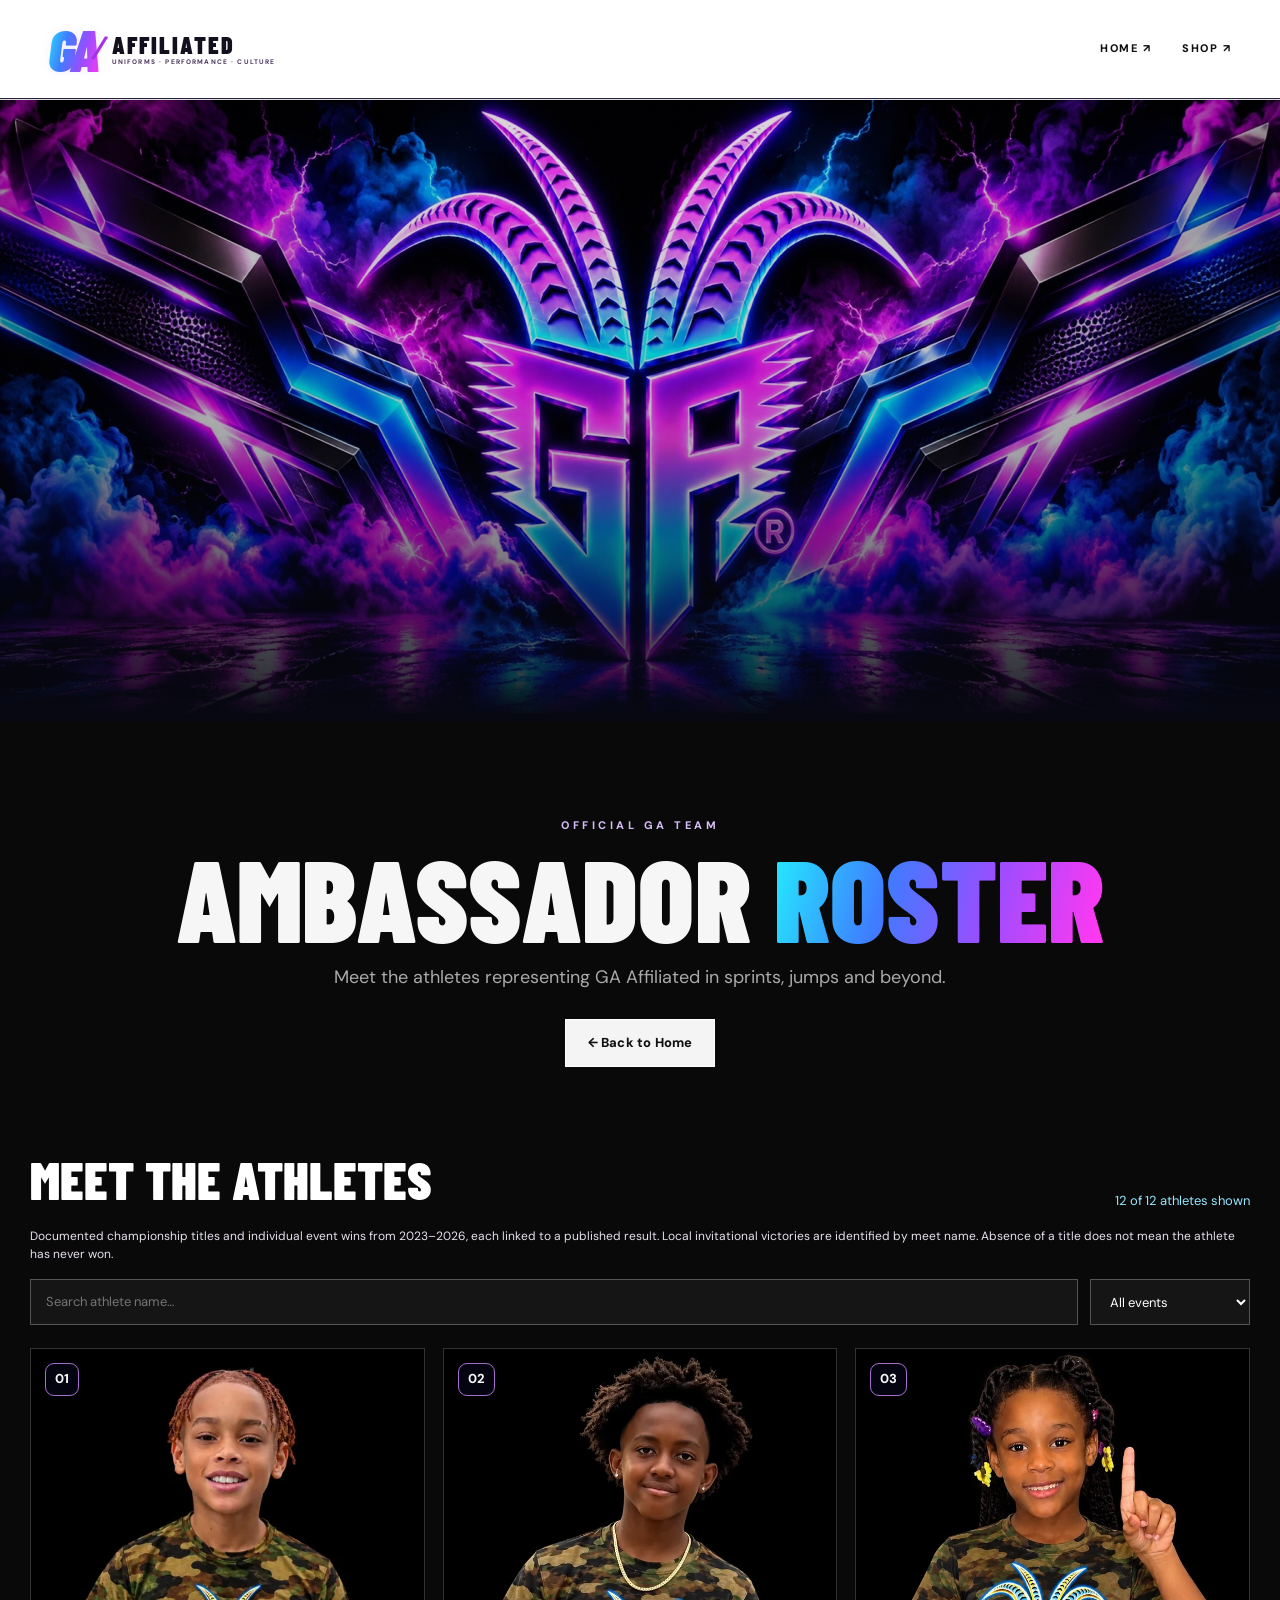
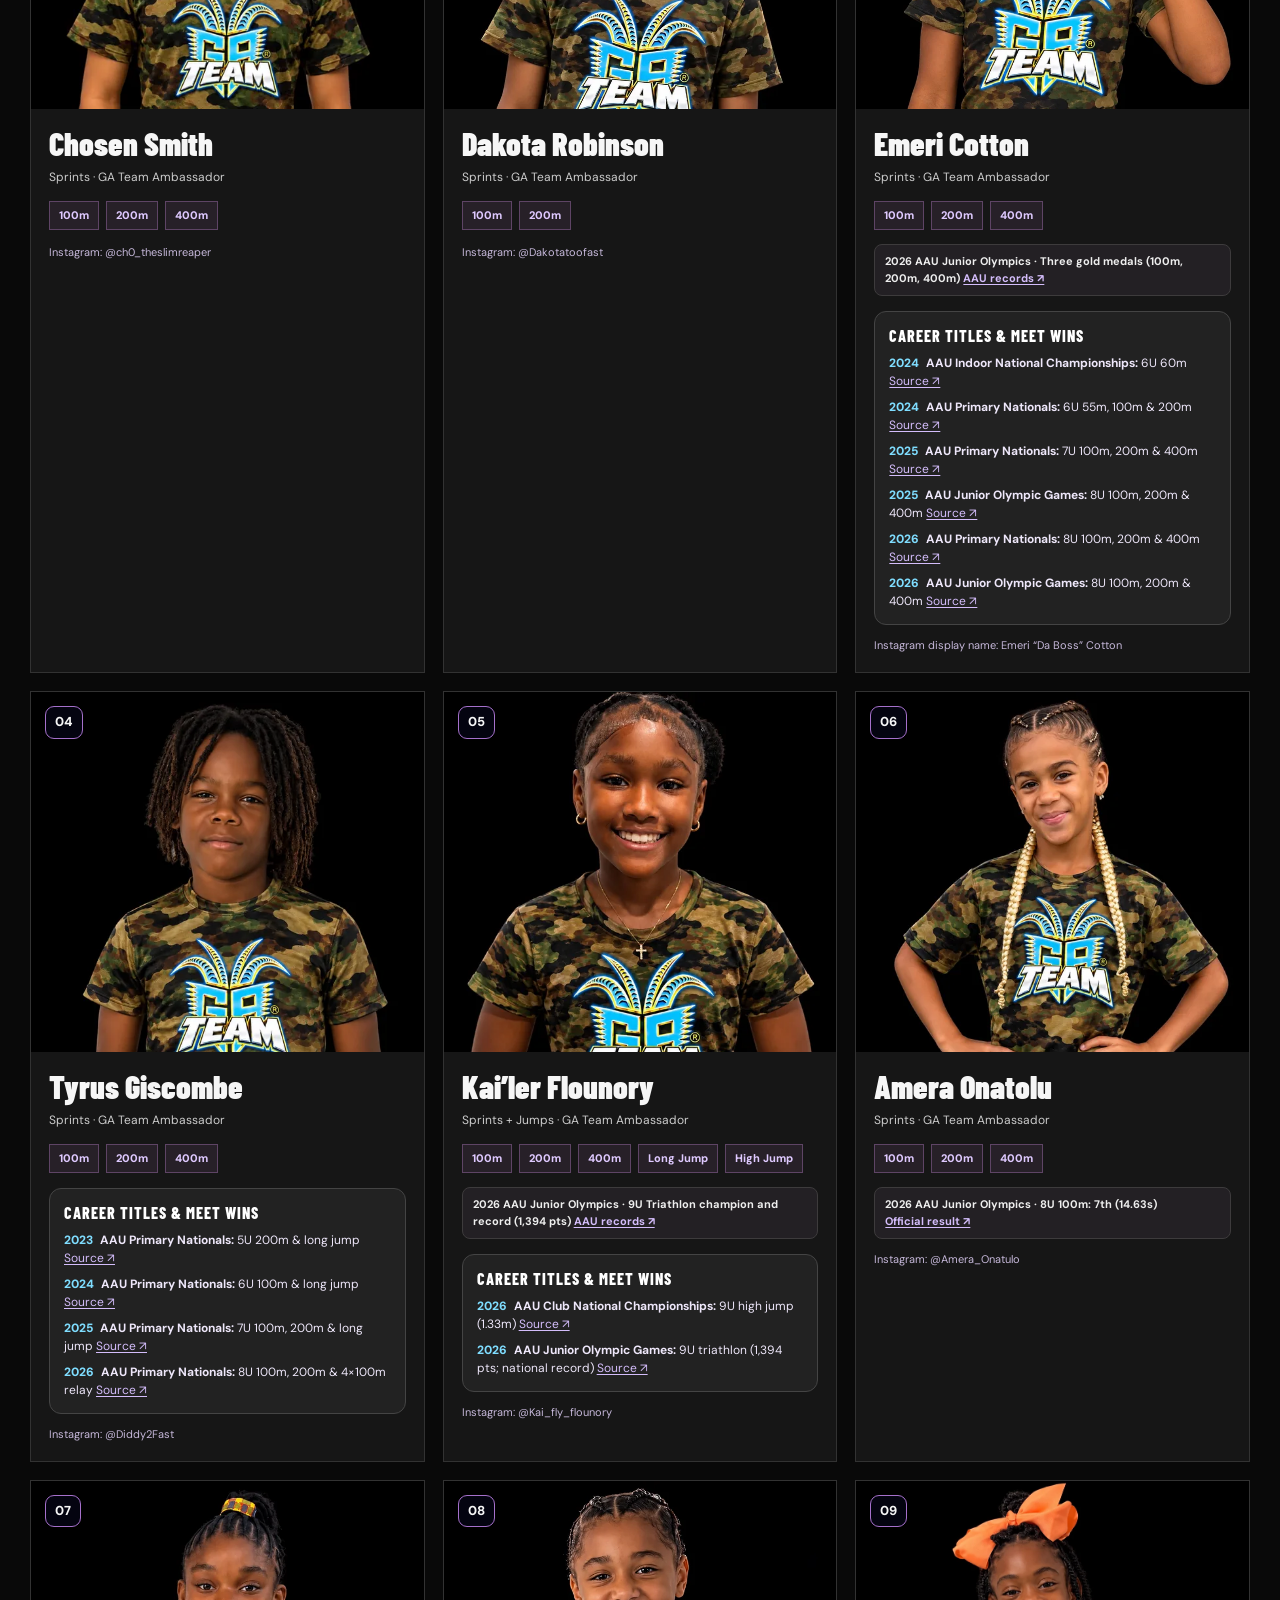
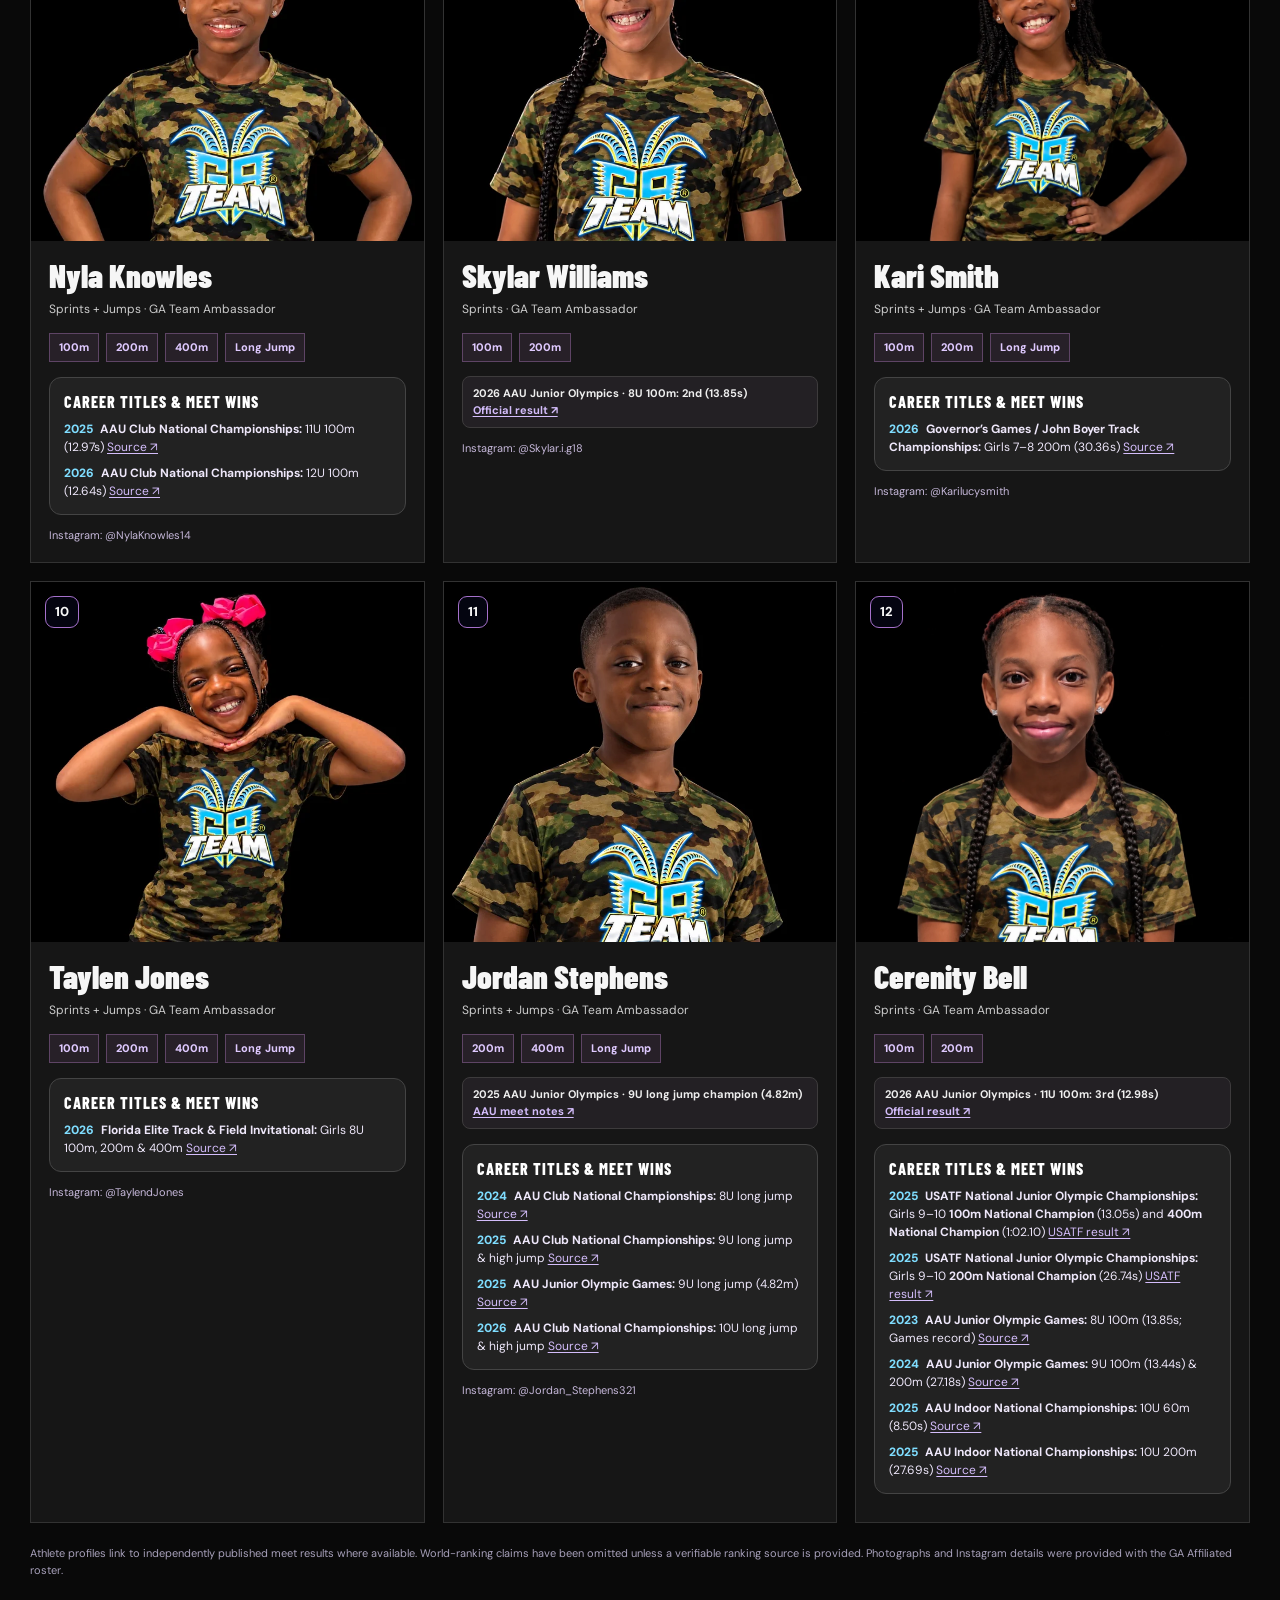
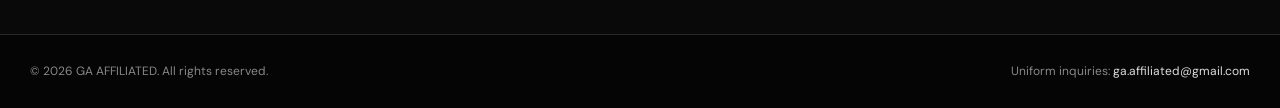
==== ambassadors.html @ fc59227b "Add files via upload" ====
<!DOCTYPE html>

<html lang="en"><head><meta charset="utf-8"/><meta content="width=device-width, initial-scale=1" name="viewport"/><meta content="#070812" name="theme-color"/><meta content="Meet the 12 official GA Affiliated track and field ambassadors, see athlete photos and events." name="description"/><title>Ambassador Roster | GA Affiliated</title><link href="assets/favicon.svg" rel="icon" type="image/svg+xml"/><link href="styles.css?v=ga-neon-font-20261019" rel="stylesheet"/><link href="luxury.css?v=ga-neon-font-20261019" rel="stylesheet"/><style>.roster-page .header-inner{display:flex;justify-content:space-between}.roster-header-links{display:flex;gap:30px}.roster-header-links a{color:#111;text-decoration:none;font-size:11px;font-weight:800;letter-spacing:.15em}@media(max-width:520px){.roster-header-links{gap:12px}.roster-header-links a{font-size:9px}}</style></head><body class="roster-page">
<header class="site-header" id="top"><div class="header-inner"><a aria-label="GA Affiliated homepage" class="header-logo" href="index.html"><span class="logo-mark">GA<span class="mark-slash">/</span></span><span class="logo-copy">AFFILIATED<small>UNIFORMS · PERFORMANCE · CULTURE</small></span></a><div class="roster-header-links"><a href="index.html">HOME ↗</a><a href="index.html#shop">SHOP ↗</a></div></div></header><div class="banner"><img alt="GA Affiliated neon purple and electric blue winged logo with lightning" fetchpriority="high" height="614" src="assets/ga-neon-header.jpg" width="1536"/></div>
<main class="container"><section class="roster-intro"><p class="eyebrow">OFFICIAL GA TEAM</p><h1 class="display">AMBASSADOR <span class="gradient">ROSTER</span></h1><p class="lead">Meet the athletes representing GA Affiliated in sprints, jumps and beyond.</p><a class="btn btn-secondary" href="index.html">← Back to Home</a></section>
<section aria-label="Track and field ambassador roster"><div class="roster-topline"><h2>MEET THE ATHLETES</h2><span aria-live="polite" class="count" id="athlete-count">12 of 12 athletes shown</span></div><p class="career-roster-disclaimer">Documented championship titles and individual event wins from 2023–2026, each linked to a published result. Local invitational victories are identified by meet name. Absence of a title does not mean the athlete has never won.</p><div class="controls"><input aria-label="Search athlete name" id="athlete-search" placeholder="Search athlete name…" type="search"/><select aria-label="Filter athletes by event" id="event-filter"><option value="">All events</option><option value="100m">100m</option><option value="200m">200m</option><option value="400m">400m</option><option value="Long Jump">Long Jump</option><option value="High Jump">High Jump</option></select></div><div class="athlete-grid" id="athlete-grid"><article class="athlete" data-events="100m|200m|400m" data-name="chosen smith"><div class="athlete-visual"><img alt="GA Affiliated ambassador Chosen Smith" loading="lazy" src="assets/ambassadors/chosen-smith.webp"/><span class="number">01</span></div><div class="athlete-body"><h3>Chosen Smith</h3><p class="athlete-category">Sprints · GA Team Ambassador</p><div class="chips"><span class="chip">100m</span><span class="chip">200m</span><span class="chip">400m</span></div><p class="athlete-social">Instagram: @ch0_theslimreaper</p></div></article><article class="athlete" data-events="100m|200m" data-name="dakota robinson"><div class="athlete-visual"><img alt="GA Affiliated ambassador Dakota Robinson" loading="lazy" src="assets/ambassadors/dakota-robinson.webp"/><span class="number">02</span></div><div class="athlete-body"><h3>Dakota Robinson</h3><p class="athlete-category">Sprints · GA Team Ambassador</p><div class="chips"><span class="chip">100m</span><span class="chip">200m</span></div><p class="athlete-social">Instagram: @Dakotatoofast</p></div></article><article class="athlete" data-events="100m|200m|400m" data-name="emeri cotton"><div class="athlete-visual"><img alt="GA Affiliated ambassador Emeri Cotton" loading="lazy" src="assets/ambassadors/emeri-cotton.webp"/><span class="number">03</span></div><div class="athlete-body"><h3>Emeri Cotton</h3><p class="athlete-category">Sprints · GA Team Ambassador</p><div class="chips"><span class="chip">100m</span><span class="chip">200m</span><span class="chip">400m</span></div><p class="result">2026 AAU Junior Olympics · Three gold medals (100m, 200m, 400m) <a aria-label="View source for this athlete achievement" href="https://image.aausports.org/sports/athletics/results/2026/jogames/meetnotes.htm" rel="noopener noreferrer" target="_blank">AAU records ↗</a></p><div class="career-honors"><h4>Career Titles &amp; Meet Wins</h4><ul><li><span class="honor-year">2024</span><span class="honor-meet">AAU Indoor National Championships:</span> 6U 60m <a aria-label="Official results source for emeri cotton 2024 title" href="https://image.aausports.org/dnn/athletics/2024/Indoor/Indoor-Nationals-Final-Results.pdf" rel="noopener noreferrer" target="_blank">Source ↗</a></li><li><span class="honor-year">2024</span><span class="honor-meet">AAU Primary Nationals:</span> 6U 55m, 100m &amp; 200m <a aria-label="Official results source for emeri cotton 2024 title" href="https://image.aausports.org/sports/athletics/results/2024/primary/meetnotes.htm" rel="noopener noreferrer" target="_blank">Source ↗</a></li><li><span class="honor-year">2025</span><span class="honor-meet">AAU Primary Nationals:</span> 7U 100m, 200m &amp; 400m <a aria-label="Official results source for emeri cotton 2025 title" href="https://image.aausports.org/sports/athletics/results/2025/primary/meetnotes.htm" rel="noopener noreferrer" target="_blank">Source ↗</a></li><li><span class="honor-year">2025</span><span class="honor-meet">AAU Junior Olympic Games:</span> 8U 100m, 200m &amp; 400m <a aria-label="Official results source for emeri cotton 2025 title" href="https://aau.youthrunner.com/news/story/emeri-cotton-wins-triple-crown-and-joel-ferrell-award-at-aau-junior-olympic-games" rel="noopener noreferrer" target="_blank">Source ↗</a></li><li><span class="honor-year">2026</span><span class="honor-meet">AAU Primary Nationals:</span> 8U 100m, 200m &amp; 400m <a aria-label="Official results source for emeri cotton 2026 title" href="https://image.aausports.org/sports/athletics/results/2026/primary/meetnotes.htm" rel="noopener noreferrer" target="_blank">Source ↗</a></li><li><span class="honor-year">2026</span><span class="honor-meet">AAU Junior Olympic Games:</span> 8U 100m, 200m &amp; 400m <a aria-label="Official results source for emeri cotton 2026 title" href="https://image.aausports.org/sports/athletics/results/2026/jogames/meetnotes.htm" rel="noopener noreferrer" target="_blank">Source ↗</a></li></ul></div><p class="athlete-social">Instagram display name: Emeri “Da Boss” Cotton</p></div></article><article class="athlete" data-events="100m|200m|400m" data-name="tyrus giscombe"><div class="athlete-visual"><img alt="GA Affiliated ambassador Tyrus Giscombe" loading="lazy" src="assets/ambassadors/tyrus-giscombe.webp"/><span class="number">04</span></div><div class="athlete-body"><h3>Tyrus Giscombe</h3><p class="athlete-category">Sprints · GA Team Ambassador</p><div class="chips"><span class="chip">100m</span><span class="chip">200m</span><span class="chip">400m</span></div><div class="career-honors"><h4>Career Titles &amp; Meet Wins</h4><ul><li><span class="honor-year">2023</span><span class="honor-meet">AAU Primary Nationals:</span> 5U 200m &amp; long jump <a aria-label="Official results source for tyrus giscombe 2023 title" href="https://image.aausports.org/sports/athletics/results/2025/primary/meetnotes.htm" rel="noopener noreferrer" target="_blank">Source ↗</a></li><li><span class="honor-year">2024</span><span class="honor-meet">AAU Primary Nationals:</span> 6U 100m &amp; long jump <a aria-label="Official results source for tyrus giscombe 2024 title" href="https://image.aausports.org/sports/athletics/results/2025/primary/meetnotes.htm" rel="noopener noreferrer" target="_blank">Source ↗</a></li><li><span class="honor-year">2025</span><span class="honor-meet">AAU Primary Nationals:</span> 7U 100m, 200m &amp; long jump <a aria-label="Official results source for tyrus giscombe 2025 title" href="https://image.aausports.org/sports/athletics/results/2025/primary/meetnotes.htm" rel="noopener noreferrer" target="_blank">Source ↗</a></li><li><span class="honor-year">2026</span><span class="honor-meet">AAU Primary Nationals:</span> 8U 100m, 200m &amp; 4×100m relay <a aria-label="Official results source for tyrus giscombe 2026 title" href="https://image.aausports.org/sports/athletics/results/2026/primary/meetnotes.htm" rel="noopener noreferrer" target="_blank">Source ↗</a></li></ul></div><p class="athlete-social">Instagram: @Diddy2Fast</p></div></article><article class="athlete" data-events="100m|200m|400m|Long Jump|High Jump" data-name="kai’ler flounory"><div class="athlete-visual"><img alt="GA Affiliated ambassador Kai’ler Flounory" loading="lazy" src="assets/ambassadors/kai-ler-flounory.webp"/><span class="number">05</span></div><div class="athlete-body"><h3>Kai’ler Flounory</h3><p class="athlete-category">Sprints + Jumps · GA Team Ambassador</p><div class="chips"><span class="chip">100m</span><span class="chip">200m</span><span class="chip">400m</span><span class="chip">Long Jump</span><span class="chip">High Jump</span></div><p class="result">2026 AAU Junior Olympics · 9U Triathlon champion and record (1,394 pts) <a aria-label="View source for this athlete achievement" href="https://image.aausports.org/sports/athletics/results/2026/jogames/meetnotes.htm" rel="noopener noreferrer" target="_blank">AAU records ↗</a></p><div class="career-honors"><h4>Career Titles &amp; Meet Wins</h4><ul><li><span class="honor-year">2026</span><span class="honor-meet">AAU Club National Championships:</span> 9U high jump (1.33m) <a aria-label="Official results source for kai’ler flounory 2026 title" href="https://image.aausports.org/sports/athletics/results/2026/club/meetnotes.htm" rel="noopener noreferrer" target="_blank">Source ↗</a></li><li><span class="honor-year">2026</span><span class="honor-meet">AAU Junior Olympic Games:</span> 9U triathlon (1,394 pts; national record) <a aria-label="Official results source for kai’ler flounory 2026 title" href="https://image.aausports.org/sports/athletics/results/2026/jogames/meetnotes.htm" rel="noopener noreferrer" target="_blank">Source ↗</a></li></ul></div><p class="athlete-social">Instagram: @Kai_fly_flounory</p></div></article><article class="athlete" data-events="100m|200m|400m" data-name="amera onatolu"><div class="athlete-visual"><img alt="GA Affiliated ambassador Amera Onatolu" loading="lazy" src="assets/ambassadors/amera-onatulo.webp"/><span class="number">06</span></div><div class="athlete-body"><h3>Amera Onatolu</h3><p class="athlete-category">Sprints · GA Team Ambassador</p><div class="chips"><span class="chip">100m</span><span class="chip">200m</span><span class="chip">400m</span></div><p class="result">2026 AAU Junior Olympics · 8U 100m: 7th (14.63s) <a aria-label="View source for this athlete achievement" href="https://image.aausports.org/sports/athletics/results/2026/jogames/Day8.htm" rel="noopener noreferrer" target="_blank">Official result ↗</a></p><p class="athlete-social">Instagram: @Amera_Onatulo</p></div></article><article class="athlete" data-events="100m|200m|400m|Long Jump" data-name="nyla knowles"><div class="athlete-visual"><img alt="GA Affiliated ambassador Nyla Knowles" loading="lazy" src="assets/ambassadors/nyla-knowles.webp"/><span class="number">07</span></div><div class="athlete-body"><h3>Nyla Knowles</h3><p class="athlete-category">Sprints + Jumps · GA Team Ambassador</p><div class="chips"><span class="chip">100m</span><span class="chip">200m</span><span class="chip">400m</span><span class="chip">Long Jump</span></div><div class="career-honors"><h4>Career Titles &amp; Meet Wins</h4><ul><li><span class="honor-year">2025</span><span class="honor-meet">AAU Club National Championships:</span> 11U 100m (12.97s) <a aria-label="Official results source for nyla knowles 2025 title" href="https://image.aausports.org/sports/athletics/results/2026/club/meetnotes.htm" rel="noopener noreferrer" target="_blank">Source ↗</a></li><li><span class="honor-year">2026</span><span class="honor-meet">AAU Club National Championships:</span> 12U 100m (12.64s) <a aria-label="Official results source for nyla knowles 2026 title" href="https://image.aausports.org/sports/athletics/results/2026/club/meetnotes.htm" rel="noopener noreferrer" target="_blank">Source ↗</a></li></ul></div><p class="athlete-social">Instagram: @NylaKnowles14</p></div></article><article class="athlete" data-events="100m|200m" data-name="skylar williams"><div class="athlete-visual"><img alt="GA Affiliated ambassador Skylar Williams" loading="lazy" src="assets/ambassadors/skylar-williams.webp"/><span class="number">08</span></div><div class="athlete-body"><h3>Skylar Williams</h3><p class="athlete-category">Sprints · GA Team Ambassador</p><div class="chips"><span class="chip">100m</span><span class="chip">200m</span></div><p class="result">2026 AAU Junior Olympics · 8U 100m: 2nd (13.85s) <a aria-label="View source for this athlete achievement" href="https://image.aausports.org/sports/athletics/results/2026/jogames/Day8.htm" rel="noopener noreferrer" target="_blank">Official result ↗</a></p><p class="athlete-social">Instagram: @Skylar.i.g18</p></div></article><article class="athlete" data-events="100m|200m|Long Jump" data-name="kari smith"><div class="athlete-visual"><img alt="GA Affiliated ambassador Kari Smith" loading="lazy" src="assets/ambassadors/kari-smith.webp"/><span class="number">09</span></div><div class="athlete-body"><h3>Kari Smith</h3><p class="athlete-category">Sprints + Jumps · GA Team Ambassador</p><div class="chips"><span class="chip">100m</span><span class="chip">200m</span><span class="chip">Long Jump</span></div><div class="career-honors"><h4>Career Titles &amp; Meet Wins</h4><ul><li><span class="honor-year">2026</span><span class="honor-meet">Governor’s Games / John Boyer Track Championships:</span> Girls 7–8 200m (30.36s) <a aria-label="Official results source for kari smith 2026 title" href="https://la.milesplit.com/meets/765762-governors-gamesjohn-boyer-track-championships-2026/results/1308962/raw" rel="noopener noreferrer" target="_blank">Source ↗</a></li></ul></div><p class="athlete-social">Instagram: @Karilucysmith</p></div></article><article class="athlete" data-events="100m|200m|400m|Long Jump" data-name="taylen jones"><div class="athlete-visual"><img alt="GA Affiliated ambassador Taylen Jones" loading="lazy" src="assets/ambassadors/taylen-jones.webp"/><span class="number">10</span></div><div class="athlete-body"><h3>Taylen Jones</h3><p class="athlete-category">Sprints + Jumps · GA Team Ambassador</p><div class="chips"><span class="chip">100m</span><span class="chip">200m</span><span class="chip">400m</span><span class="chip">Long Jump</span></div><div class="career-honors"><h4>Career Titles &amp; Meet Wins</h4><ul><li><span class="honor-year">2026</span><span class="honor-meet">Florida Elite Track &amp; Field Invitational:</span> Girls 8U 100m, 200m &amp; 400m <a aria-label="Official results source for taylen jones 2026 title" href="https://fl.milesplit.com/meets/746478-25th-annual-florida-elite-track-and-field-invitational-2026/results/1277243/raw" rel="noopener noreferrer" target="_blank">Source ↗</a></li></ul></div><p class="athlete-social">Instagram: @TaylendJones</p></div></article><article class="athlete" data-events="200m|400m|Long Jump" data-name="jordan stephens"><div class="athlete-visual"><img alt="GA Affiliated ambassador Jordan Stephens" loading="lazy" src="assets/ambassadors/jordan-stephens.webp"/><span class="number">11</span></div><div class="athlete-body"><h3>Jordan Stephens</h3><p class="athlete-category">Sprints + Jumps · GA Team Ambassador</p><div class="chips"><span class="chip">200m</span><span class="chip">400m</span><span class="chip">Long Jump</span></div><p class="result">2025 AAU Junior Olympics · 9U long jump champion (4.82m) <a aria-label="View source for this athlete achievement" href="https://image.aausports.org/sports/athletics/results/2026/jogames/meetnotes.htm" rel="noopener noreferrer" target="_blank">AAU meet notes ↗</a></p><div class="career-honors"><h4>Career Titles &amp; Meet Wins</h4><ul><li><span class="honor-year">2024</span><span class="honor-meet">AAU Club National Championships:</span> 8U long jump <a aria-label="Official results source for jordan stephens 2024 title" href="https://image.aausports.org/sports/athletics/results/2025/club/meetnotes.htm" rel="noopener noreferrer" target="_blank">Source ↗</a></li><li><span class="honor-year">2025</span><span class="honor-meet">AAU Club National Championships:</span> 9U long jump &amp; high jump <a aria-label="Official results source for jordan stephens 2025 title" href="https://image.aausports.org/sports/athletics/results/2025/club/meetnotes.htm" rel="noopener noreferrer" target="_blank">Source ↗</a></li><li><span class="honor-year">2025</span><span class="honor-meet">AAU Junior Olympic Games:</span> 9U long jump (4.82m) <a aria-label="Official results source for jordan stephens 2025 title" href="https://image.aausports.org/sports/athletics/results/2026/jogames/meetnotes.htm" rel="noopener noreferrer" target="_blank">Source ↗</a></li><li><span class="honor-year">2026</span><span class="honor-meet">AAU Club National Championships:</span> 10U long jump &amp; high jump <a aria-label="Official results source for jordan stephens 2026 title" href="https://image.aausports.org/sports/athletics/results/2026/club/meetnotes.htm" rel="noopener noreferrer" target="_blank">Source ↗</a></li></ul></div><p class="athlete-social">Instagram: @Jordan_Stephens321</p></div></article><article class="athlete" data-events="100m|200m" data-name="cerenity bell"><div class="athlete-visual"><img alt="GA Affiliated ambassador Cerenity Bell" decoding="async" loading="lazy" src="assets/ambassadors/cerenity-bell.webp"/><span class="number">12</span></div><div class="athlete-body"><h3>Cerenity Bell</h3><p class="athlete-category">Sprints · GA Team Ambassador</p><div class="chips"><span class="chip">100m</span><span class="chip">200m</span></div><p class="result">2026 AAU Junior Olympics · 11U 100m: 3rd (12.98s) <a aria-label="View source for this athlete achievement" href="https://image.aausports.org/sports/athletics/results/2026/jogames/Day8.htm" rel="noopener noreferrer" target="_blank">Official result ↗</a></p><div class="career-honors"><h4>Career Titles &amp; Meet Wins</h4><ul><li><span class="honor-year">2025</span><span class="honor-meet">USATF National Junior Olympic Championships:</span> Girls 9–10 <strong>100m National Champion</strong> (13.05s) and <strong>400m National Champion</strong> (1:02.10) <a aria-label="Official USATF 2025 National Junior Olympic 100 and 400 meter results for Cerenity Bell" href="https://www.usatf.org/news/2025/hurdles-record-closes-out-usatf-national-junior-ol" rel="noopener noreferrer" target="_blank">USATF result ↗</a></li><li><span class="honor-year">2025</span><span class="honor-meet">USATF National Junior Olympic Championships:</span> Girls 9–10 <strong>200m National Champion</strong> (26.74s) <a aria-label="Official USATF 2025 National Junior Olympic 200 meter result for Cerenity Bell" href="https://www.usatf.org/news/2025/records-set-and-champions-crowned-in-saturday-fina" rel="noopener noreferrer" target="_blank">USATF result ↗</a></li><li><span class="honor-year">2023</span><span class="honor-meet">AAU Junior Olympic Games:</span> 8U 100m (13.85s; Games record) <a aria-label="Official results source for cerenity bell 2023 title" href="https://results.flashresults.com/2023_07-29_AAU/001-3-01.htm" rel="noopener noreferrer" target="_blank">Source ↗</a></li><li><span class="honor-year">2024</span><span class="honor-meet">AAU Junior Olympic Games:</span> 9U 100m (13.44s) &amp; 200m (27.18s) <a aria-label="Official results source for cerenity bell 2024 title" href="https://image.aausports.org/sports/athletics/results/2024/jogames/meetnotes.htm" rel="noopener noreferrer" target="_blank">Source ↗</a></li><li><span class="honor-year">2025</span><span class="honor-meet">AAU Indoor National Championships:</span> 10U 60m (8.50s) <a aria-label="Official results source for cerenity bell 2025 title" href="https://www.flashresults.com/2025_Meets/Indoor/03-07_AAU/007-2_compiled.htm" rel="noopener noreferrer" target="_blank">Source ↗</a></li><li><span class="honor-year">2025</span><span class="honor-meet">AAU Indoor National Championships:</span> 10U 200m (27.69s) <a aria-label="Official results source for cerenity bell 2025 title" href="https://va.milesplit.com/meets/669061-aau-indoor-nationals-2025/results/1121041/raw" rel="noopener noreferrer" target="_blank">Source ↗</a></li></ul></div></div></article></div><div class="empty" id="no-results">No athletes match your search.</div><p class="fineprint">Athlete profiles link to independently published meet results where available. World-ranking claims have been omitted unless a verifiable ranking source is provided. Photographs and Instagram details were provided with the GA Affiliated roster.</p></section></main><footer class="footer"><div class="container footer-inner"><span>© 2026 GA AFFILIATED. All rights reserved.</span><span>Uniform inquiries: <a href="mailto:ga.affiliated@gmail.com">ga.affiliated@gmail.com</a></span></div></footer><script defer="" src="roster.js"></script></body></html>
---- styles.css ----
@import url('https://fonts.googleapis.com/css2?family=Barlow+Condensed:wght@600;700;800;900&family=DM+Sans:wght@400;500;600;700&display=swap');
:root{--bg:#070812;--panel:#101322;--panel2:#14152a;--line:#37334f;--text:#f6f3ff;--muted:#bdb8d4;--magenta:#eb3cff;--cyan:#2dbfff;--radius:18px}
*{box-sizing:border-box}html{scroll-behavior:smooth}body{margin:0;background:var(--bg);color:var(--text);font-family:'DM Sans',Arial,sans-serif;line-height:1.55}a{color:inherit}a:focus-visible,button:focus-visible,input:focus-visible,select:focus-visible{outline:3px solid var(--cyan);outline-offset:3px}
.container{width:min(1150px,calc(100% - 36px));margin-inline:auto}.site-header{background:#090b17;border-bottom:1px solid #27213d}.nav{display:flex;align-items:center;justify-content:space-between;gap:18px;min-height:82px}.brand{display:flex;align-items:center;gap:12px;text-decoration:none;white-space:nowrap}.brand-icon{display:grid;place-items:center;width:48px;height:48px;border:1px solid #8f55fc;border-radius:12px;background:linear-gradient(145deg,#541d98,#091c47);font:900 27px 'Barlow Condensed',Impact,sans-serif;font-style:italic;letter-spacing:-2px;box-shadow:0 0 20px #923ff53b;color:#fff;text-shadow:2px 0 #17cbfb,-2px 0 #ff2deb}.brand-name{font:800 23px/1 'Barlow Condensed',Impact,sans-serif;letter-spacing:1px}.brand-name small{display:block;font:700 9px/1.7 'DM Sans',Arial,sans-serif;letter-spacing:3.3px;color:var(--muted)}.menu{display:flex;align-items:center;gap:22px;flex-wrap:wrap}.menu a{text-decoration:none;font-size:13px;font-weight:700;color:#dad5ed}.menu a[aria-current="page"],.menu a:hover{color:#fff}.menu .contact-link{border:1px solid #9764d5;border-radius:9px;padding:10px 14px;color:#fff;background:#241634}
.banner{position:relative;background:#06040b;overflow:hidden;min-height:clamp(320px,42vw,620px);isolation:isolate}.banner-bg{display:block;width:100%;height:clamp(320px,42vw,620px);object-fit:cover;object-position:center}.banner-athlete{position:absolute;left:50%;bottom:0;transform:translateX(-50%);display:block;height:92%;max-height:610px;width:auto;max-width:min(96vw,760px);object-fit:contain;object-position:center bottom;opacity:.72;filter:drop-shadow(0 16px 40px rgba(0,0,0,.45))}.banner:before{content:"";position:absolute;inset:0;pointer-events:none;background:linear-gradient(180deg,rgba(5,6,20,.10),rgba(5,6,20,.24) 52%,rgba(7,8,18,.88) 100%),radial-gradient(circle at center,transparent 35%,rgba(0,0,0,.18) 70%,rgba(0,0,0,.34) 100%)}.banner:after{content:"";position:absolute;inset:auto 0 0;height:44px;pointer-events:none;background:linear-gradient(transparent,#070812)}
.intro{padding:60px 0 44px;text-align:center}.eyebrow{color:#d992ff;text-transform:uppercase;letter-spacing:3.5px;font-size:11px;font-weight:800}.display{font:900 clamp(42px,7.4vw,88px)/.92 'Barlow Condensed',Impact,sans-serif;letter-spacing:.2px;text-transform:uppercase;margin:13px auto 16px;max-width:930px}.gradient{background:linear-gradient(105deg,#fff 10%,#f58aff 53%,#70deff);color:transparent;background-clip:text}.lead{color:var(--muted);font-size:clamp(15px,2vw,18px);max-width:720px;margin:0 auto 27px}.buttons{display:flex;justify-content:center;flex-wrap:wrap;gap:12px}.btn{display:inline-block;text-decoration:none;font-size:13px;letter-spacing:.2px;font-weight:800;padding:13px 22px;border-radius:11px;border:1px solid #744baf;transition:transform .2s,border-color .2s}.btn:hover{transform:translateY(-2px);border-color:#56ccff}.btn-primary{background:linear-gradient(105deg,#af34f7,#126dfa);border-color:#815cff;color:#fff}.btn-secondary{background:#141127}
section{scroll-margin-top:20px}.section{padding:44px 0}.section-heading{display:flex;gap:20px;align-items:end;justify-content:space-between;margin-bottom:22px}.section-heading h2{font:900 clamp(31px,4.4vw,49px)/1 'Barlow Condensed',Impact,sans-serif;text-transform:uppercase;margin:5px 0 0}.section-heading p{max-width:420px;color:var(--muted);font-size:13px;margin:0}.cards{display:grid;grid-template-columns:repeat(4,minmax(0,1fr));gap:14px}.sport{background:linear-gradient(145deg,#19152b,#0d1527);border:1px solid #4b3569;border-radius:var(--radius);padding:24px 20px;min-height:211px;position:relative;overflow:hidden}.sport:before{content:"";position:absolute;width:130px;height:130px;right:-48px;top:-48px;border-radius:50%;background:#9c35e62b;filter:blur(14px)}.sport-icon{font-size:27px;display:block;margin-bottom:20px}.sport h3{font:800 25px/1 'Barlow Condensed',Impact,sans-serif;margin:0 0 10px}.sport p{font-size:12px;color:var(--muted);margin:0}.divider{height:1px;background:linear-gradient(90deg,transparent,#5a386f,transparent);margin-top:12px}
.spotlight{display:grid;grid-template-columns:1.05fr 1fr;gap:32px;align-items:center;border:1px solid #4d3067;border-radius:22px;padding:30px;background:radial-gradient(circle at 10% 10%,#67268c55,transparent 65%),#0f1325}.spotlight h2{font:900 clamp(36px,5vw,64px)/.97 'Barlow Condensed',Impact,sans-serif;text-transform:uppercase;margin:12px 0 16px}.spotlight p{color:var(--muted);font-size:14px}.faces{display:grid;grid-template-columns:repeat(3,1fr);gap:9px;min-height:250px}.face{border-radius:12px;overflow:hidden;background:#252035;border:1px solid #624185;min-height:220px}.face img{display:block;width:100%;height:100%;object-fit:cover;object-position:top}.face:nth-child(2){transform:translateY(15px)}.contact-strip{text-align:center;border:1px solid #3e3558;border-radius:20px;padding:40px 22px;margin-bottom:58px;background:linear-gradient(125deg,#191126,#0b1b32)}.contact-strip h2{font:900 clamp(32px,5vw,54px)/1 'Barlow Condensed',Impact,sans-serif;text-transform:uppercase;margin:10px 0}.contact-strip p{color:var(--muted);margin:0 0 22px}.footer{padding:27px 0;border-top:1px solid #302744}.footer-inner{display:flex;justify-content:space-between;gap:15px;flex-wrap:wrap;color:#a7a0bb;font-size:12px}.footer a{text-decoration:none;color:#cdd0e9}
.roster-intro{padding:55px 0 20px;text-align:center}.roster-intro .display{font-size:clamp(42px,6.5vw,77px)}.roster-topline{display:flex;justify-content:space-between;gap:20px;align-items:end;margin:35px 0 16px}.roster-topline h2{font:900 31px/1 'Barlow Condensed',Impact,sans-serif;text-transform:uppercase;margin:0}.count{color:#bdb8d4;font-size:13px}.controls{display:flex;gap:12px;flex-wrap:wrap;margin-bottom:23px}.controls input,.controls select{font:inherit;font-size:13px;padding:12px 15px;background:#121629;color:#fff;border:1px solid #534069;border-radius:11px}.controls input{flex:1;min-width:200px}.controls select{min-width:160px}.athlete-grid{display:grid;grid-template-columns:repeat(3,minmax(0,1fr));gap:18px}.athlete[hidden]{display:none!important}.athlete{overflow:hidden;border:1px solid #51406a;background:linear-gradient(155deg,#191626,#101626);border-radius:18px}.athlete-visual{height:270px;background:#242039;position:relative;overflow:hidden}.athlete-visual img{width:100%;height:100%;object-fit:cover;object-position:center 23%;display:block}.number{position:absolute;left:14px;top:14px;background:#050614cc;border:1px solid #a570cb;border-radius:9px;padding:5px 9px;font-weight:800;font-size:13px;backdrop-filter:blur(7px)}.athlete-body{padding:18px}.athlete h3{font:900 27px/1 'Barlow Condensed',Impact,sans-serif;margin:0 0 9px}.chips{display:flex;flex-wrap:wrap;gap:7px;margin:14px 0}.chip{font-size:11px;font-weight:800;padding:5px 9px;border:1px solid #235a7b;color:#b8eaff;background:#0d2b3c;border-radius:7px}.athlete-category{color:#d4bbeb;font-size:12px;margin:0}.athlete-social{font-size:11px;color:#c6b8da;overflow-wrap:anywhere;margin:12px 0 0}.result{color:#e9d9ff;background:#251b38;border:1px solid #5e4778;border-radius:8px;font-size:11px;font-weight:700;line-height:1.55;padding:8px 10px;margin:12px 0 0}.result a{color:#bde9ff;text-decoration:underline;text-underline-offset:2px;white-space:nowrap}.empty{display:none;padding:30px;border:1px dashed #634986;border-radius:14px;text-align:center;color:var(--muted)}.fineprint{font-size:11px;color:#a7a0ba;margin:22px 0 55px}
@media(max-width:900px){.cards{grid-template-columns:repeat(2,minmax(0,1fr))}.athlete-grid{grid-template-columns:repeat(2,minmax(0,1fr))}.spotlight{grid-template-columns:1fr}.faces{max-width:500px;width:100%;margin-inline:auto}}
@media(max-width:580px){.nav{min-height:70px;align-items:flex-start;padding:13px 0;flex-direction:column}.brand-icon{width:41px;height:41px}.menu{gap:14px;width:100%;justify-content:space-between}.menu .contact-link{padding:7px 10px}.banner img{min-height:0;max-height:none;aspect-ratio:auto;object-fit:contain}.intro{padding-top:40px}.section{padding:30px 0}.section-heading{align-items:flex-start;flex-direction:column;gap:8px}.cards{grid-template-columns:1fr 1fr;gap:10px}.sport{padding:17px 14px;min-height:190px}.sport h3{font-size:22px}.spotlight{padding:22px}.faces{min-height:150px}.face{min-height:170px}.athlete-grid{grid-template-columns:1fr}.athlete-visual{height:310px}.roster-topline{flex-direction:column;align-items:flex-start;gap:5px}.roster-intro{padding-top:38px}.roster-intro .display{font-size:54px}}
@media(prefers-reduced-motion:reduce){html{scroll-behavior:auto}.btn{transition:none}}

/* Accessible profile placeholder while Cerenity Bell's portrait is pending. */
.athlete-visual--pending{background:radial-gradient(circle at 50% 24%,#7d2b9b 0%,#241b49 42%,#08172a 100%)}
.photo-placeholder{width:100%;height:100%;display:flex;align-items:center;justify-content:center;flex-direction:column;gap:13px;text-align:center;padding:22px}
.placeholder-initials{font:900 108px/.9 'Barlow Condensed',Impact,sans-serif;letter-spacing:4px;color:#f3d6ff;text-shadow:0 0 18px #d332fa,3px 3px 0 #127efc}
.placeholder-label{font-size:11px;font-weight:800;letter-spacing:2.4px;color:#dfd2ee}
.chip--pending{border-color:#5b4872;background:#241b39;color:#ded0e8}


/* GA apparel product shop: responsive, no checkout or external payment processing */
.shop-section{padding:56px 0 76px}
.shop-intro{max-width:500px}
.shop-intro p{color:var(--muted);font-size:13px;margin:9px 0 0}
.shop-grid{display:grid;grid-template-columns:repeat(4,minmax(0,1fr));gap:17px;margin-top:26px}
.shop-product{min-width:0;overflow:hidden;border:1px solid #4c3d65;background:linear-gradient(160deg,#1b142a,#0d1424);border-radius:18px;display:flex;flex-direction:column;box-shadow:0 13px 45px #0004}
.shop-photo{position:relative;aspect-ratio:4/5;background:#050506;overflow:hidden}
.shop-photo img{width:100%;height:100%;display:block;object-fit:contain;object-position:center;transition:transform .3s ease}
.shop-product:hover .shop-photo img{transform:scale(1.035)}
.shop-category{position:absolute;left:13px;top:13px;color:#fff;border:1px solid #ffffff55;background:#080b19e6;border-radius:7px;padding:5px 9px;font-size:10px;font-weight:800;letter-spacing:1.1px;text-transform:uppercase}
.shop-info{display:flex;flex:1;flex-direction:column;gap:7px;padding:18px}
.shop-info h3{font:800 25px/1.03 'Barlow Condensed',Impact,sans-serif;letter-spacing:.15px;margin:0}
.shop-variant{color:#d3c6e7;font-size:12px;margin:0}
.shop-description{font-size:12px;color:var(--muted);margin:3px 0 0;line-height:1.5}
.shop-price{font:900 27px/1 'Barlow Condensed',Impact,sans-serif;margin-top:auto;padding-top:10px}
.shop-price small{font:500 11px 'DM Sans',Arial,sans-serif;color:var(--muted);margin-left:6px}
.shop-action{display:block;text-decoration:none;text-align:center;font-size:12px;font-weight:800;background:linear-gradient(105deg,#a334de,#126df5);color:#fff;padding:11px 10px;margin-top:5px;border-radius:10px;border:1px solid #9361e5}
.shop-action:hover{filter:brightness(1.17)}
.shop-note{color:var(--muted);font-size:12px;margin-top:17px}
@media(max-width:1000px){.shop-grid{grid-template-columns:repeat(2,minmax(0,1fr))}}
@media(max-width:580px){.shop-section{padding:38px 0 55px}.shop-grid{gap:11px}.shop-info{padding:12px}.shop-info h3{font-size:22px}.shop-photo{aspect-ratio:3/4}.shop-action{font-size:11px;padding:11px 6px}.shop-description{font-size:11px}}
@media(max-width:375px){.shop-grid{grid-template-columns:1fr}.shop-photo{aspect-ratio:4/5}}
@media(prefers-reduced-motion:reduce){.shop-photo img{transition:none}.shop-product:hover .shop-photo img{transform:none}}


/* GA featured race video: intentionally separate from existing banner/roster/shop */
.ga-video-section{padding:38px 0 30px}
.ga-video-panel{display:grid;grid-template-columns:minmax(0,420px) minmax(0,1fr);align-items:center;justify-content:center;gap:clamp(22px,5vw,65px);padding:clamp(18px,4vw,46px);border:1px solid #463468;border-radius:24px;background:radial-gradient(circle at 78% 30%,#4e20734d,transparent 55%),linear-gradient(145deg,#100d23,#090d1e);box-shadow:0 18px 45px #0004}
.ga-video-player{margin:0 auto;width:100%;max-width:400px;overflow:hidden;border-radius:16px;border:1px solid #8453b3;background:#05050b;box-shadow:0 0 25px #b539e12e}
.ga-video-player video{display:block;width:100%;height:auto;aspect-ratio:512/910;object-fit:contain;background:#000}
.ga-video-copy h2{font:900 clamp(42px,6vw,76px)/.94 'Barlow Condensed',Impact,sans-serif;text-transform:uppercase;max-width:470px;margin:10px 0 16px}
.ga-video-copy p{color:var(--muted);font-size:15px;max-width:390px}
@media(max-width:750px){.ga-video-section{padding:22px 0}.ga-video-panel{grid-template-columns:1fr;gap:20px;padding:18px}.ga-video-copy{text-align:center}.ga-video-copy h2{margin:8px auto 12px}.ga-video-copy p{margin:0 auto 5px}.ga-video-player{max-width:360px}}

/* Sourced career championship honors (through 2026) */
.career-honors{margin:15px 0 10px;padding:14px;border:1px solid #624a88;background:linear-gradient(135deg,rgba(139,61,184,.18),rgba(14,69,111,.14));border-radius:12px}
.career-honors h4{margin:0 0 9px;color:#fff;font:800 16px/1.2 'Barlow Condensed',Impact,sans-serif;letter-spacing:1px;text-transform:uppercase}
.career-honors ul{list-style:none;margin:0;padding:0;display:grid;gap:8px}
.career-honors li{font-size:12px;line-height:1.5;color:#eee7fa}
.career-honors .honor-year{display:inline-block;color:#7fddff;font-weight:800;margin-right:7px}
.career-honors a{color:#e5bdff;text-decoration:underline;text-underline-offset:2px}
.career-honors .honor-meet{font-weight:700}
.career-honors .honor-note{display:block;margin-top:9px;font-size:10px;color:#c3bad7}
.career-roster-disclaimer{font-size:12px;color:#bdb8d4;line-height:1.5;margin:8px 0 16px}
---- luxury.css ----
:root{--bg:#080808;--ink:#f7f7f5;--paper:#fff;--muted:#b2b0b0;--line:#383838;--accent:#9b75f7;--font:'DM Sans',Arial,sans-serif;--display:'Barlow Condensed',Impact,'Arial Narrow',sans-serif}
*{box-sizing:border-box}html{scroll-behavior:smooth}body{margin:0;background:var(--bg);color:var(--ink);font-family:var(--font);-webkit-font-smoothing:antialiased}button,input{font:inherit}button,a{-webkit-tap-highlight-color:transparent}a{color:inherit}button{cursor:pointer}img,video{max-width:100%}a:focus-visible,button:focus-visible,input:focus-visible,select:focus-visible{outline:3px solid #aa84ff;outline-offset:4px}.site-width{width:min(1430px,calc(100% - 100px));margin-inline:auto}.skip-link{position:absolute;z-index:9000;top:-100px;left:14px;padding:12px 20px;background:#fff;color:#000}.skip-link:focus{top:12px}.announcement{background:#101010;color:#eee;letter-spacing:.18em;text-align:center;font-size:10px;font-weight:800;padding:9px 8px}.announcement span{color:#aa84ff;padding:0 10px}.site-header{position:relative;background:#fff;color:#0a0a0a;z-index:50;box-shadow:0 1px 0 #dedede}.header-inner{max-width:1480px;min-height:98px;margin:auto;display:grid;grid-template-columns:1fr auto 1fr;align-items:center;padding:0 48px;gap:12px}.icon-button{position:relative;border:0;background:transparent;color:#111;display:grid;place-items:center;width:46px;height:46px;padding:9px;border-radius:100px}.icon-button:hover{background:#f2f2f2}.icon-button svg{width:32px;height:32px;stroke:currentColor;fill:none;stroke-width:1.6;stroke-linecap:round;stroke-linejoin:round}.menu-button{justify-self:start}.header-actions{display:flex;gap:10px;align-items:center;justify-self:end}.header-logo{display:flex;align-items:center;gap:9px;text-decoration:none;min-width:0}.logo-mark{font-family:var(--display);font-size:59px;font-style:italic;font-weight:900;letter-spacing:-.075em;line-height:.9}.mark-slash{display:inline-block;font-weight:500;font-size:.6em;transform:translate(-2px,-12px) rotate(10deg);color:#7a56b8}.logo-copy{display:flex;flex-direction:column;font:900 24px/.88 var(--display);letter-spacing:2px;padding-top:4px}.logo-copy small{font:700 6.6px/2 var(--font);letter-spacing:1.15px;white-space:nowrap}.desktop-nav{display:flex;justify-content:center;gap:clamp(20px,2.6vw,44px);border-top:1px solid #eee;padding:14px}.desktop-nav a{font-size:11px;letter-spacing:.12em;text-decoration:none;text-transform:uppercase;font-weight:800;transition:color .2s}.desktop-nav a:hover{color:#865bb6}.bag-count{position:absolute;right:-2px;top:1px;background:#111;color:#fff;border-radius:40px;padding:2px 5px;min-width:19px;font-size:10px;font-weight:800}
.hero{height:min(780px,calc(100svh - 100px));min-height:610px;position:relative;overflow:hidden;isolation:isolate;background:#1b191a}.hero-photo{position:absolute;inset:0;width:100%;height:100%;object-fit:cover;object-position:center 35%;filter:saturate(.8) contrast(1.08)}.hero-overlay{position:absolute;inset:0;background:linear-gradient(90deg,rgba(0,0,0,.87) 0%,rgba(0,0,0,.56) 42%,rgba(0,0,0,.04) 92%),linear-gradient(0deg,rgba(0,0,0,.65),transparent 35%)}.hero-content{position:relative;height:100%;display:flex;flex-direction:column;justify-content:center;padding:30px 0 45px}.hero-kicker,.small-overline{font-size:11px;letter-spacing:.22em;line-height:1.5;font-weight:800;text-transform:uppercase}.hero-kicker{display:flex;align-items:center;gap:14px}.hero-kicker .line{width:35px;height:1px;background:#fff}.hero h1{font:900 clamp(100px,11vw,182px)/.76 var(--display);letter-spacing:-.017em;margin:29px 0 30px;max-width:1000px}.hero h1 em,.section-head em,.contact-inner h2 em{font-style:normal;color:#d4bdfb}.hero-subtitle{max-width:420px;font-size:16px;line-height:1.7;color:#e0dfdf}.hero-ctas{display:flex;align-items:center;gap:30px;margin-top:26px;flex-wrap:wrap}.action-btn{border:1px solid transparent;padding:18px 23px;text-decoration:none;font-weight:800;display:inline-flex;align-items:center;justify-content:space-between;gap:38px;font-size:11px;letter-spacing:.115em;transition:background .2s,color .2s,transform .2s;min-height:54px}.action-btn:hover{transform:translateY(-2px)}.action-btn span{font-size:18px;line-height:1}.action-btn--light{color:#111;background:white}.action-btn--light:hover{background:#ddd}.action-btn--outline{border-color:#989898;color:#fff;background:transparent}.action-btn--outline:hover{background:white;color:black}.action-btn--dark{background:#111;color:white}.action-btn--dark:hover{background:#353535}.text-link{text-decoration:none;font-size:11px;font-weight:800;letter-spacing:.1em;display:flex;gap:16px;align-items:center}.text-link span{font-size:17px}.text-link:hover{text-decoration:underline}.hero-bottom{position:absolute;left:50%;bottom:24px;transform:translateX(-50%);display:flex;justify-content:space-between;gap:20px;font-size:10px;letter-spacing:.15em;font-weight:700}.ticker{overflow:hidden;border-block:1px solid #2d2d2d;background:#101010;color:#bbb;padding:17px 0}.ticker-track{display:flex;align-items:center;gap:35px;width:max-content;animation:slide 32s linear infinite}.ticker span{font:800 17px var(--display);letter-spacing:1.6px;white-space:nowrap}.ticker b{font-size:13px;color:#ae86e0}@keyframes slide{to{transform:translateX(-50%)}}
.section-dark{background:#090909;color:#f6f6f5}.section-light{background:#f4f3f0;color:#111}.journey{padding:115px 0 125px}.section-head{margin-bottom:48px}.section-head h2{font:900 clamp(54px,6vw,105px)/.91 var(--display);letter-spacing:-.007em;text-transform:uppercase;margin:13px 0 8px}.section-head--stack h2{font-size:clamp(66px,7.4vw,127px);text-transform:none}.section-head--stack h2 em{color:#fff;font-style:normal}.section-head--stack h2 em::after{content:'';display:block;width:90px;height:4px;background:#a47cdc;margin-top:18px}.section-lead{font-size:22px;color:#d3d3d3;margin:22px 0 0}.section-head--row{display:flex;align-items:end;justify-content:space-between;gap:40px}.section-head--row p{max-width:340px;line-height:1.75;color:#b9b9b9;font-size:13px;margin:0 0 7px}.section-light .section-head--row p{color:#585858}.journey-grid{display:grid;grid-template-columns:minmax(0,.91fr) minmax(0,1fr);gap:clamp(40px,6vw,125px);align-items:center}.film-wrap{position:relative;overflow:hidden;background:#101010;aspect-ratio:4/5;border:1px solid #242424}.film-wrap video{width:100%;height:100%;object-fit:cover;display:block}.video-sound{position:absolute;right:17px;bottom:17px;background:rgba(0,0,0,.8);color:white;border:1px solid #777;padding:13px 15px;font-size:10px;letter-spacing:.15em;font-weight:800;backdrop-filter:blur(10px)}.video-sound span{padding-left:13px}.film-caption{padding-top:12px;display:flex;justify-content:space-between;font-size:10px;letter-spacing:.17em;color:#aaa;font-weight:700}.journey-detail h3{font:900 clamp(60px,6vw,100px)/.86 var(--display);margin:20px 0 24px}.journey-brief{max-width:480px;line-height:1.8;font-size:14px;color:#b7b7b7;margin-bottom:27px}.muted{color:#aaa}.journey-steps{border-top:1px solid #3e3e3e;margin-bottom:31px}.step{display:grid;grid-template-columns:43px 1fr 25px;gap:10px;align-items:center;border-bottom:1px solid #393939;padding:23px 0}.step-number{color:#a985db;font:800 19px var(--display)}.step h4{font:800 24px/.98 var(--display);letter-spacing:.025em;margin:0 0 7px}.step p{font-size:12px;color:#aaa;margin:0}.step>span:last-child{font-size:18px;color:#aaa}
.collections{padding:70px 0 120px}.collection-grid{display:grid;grid-template-columns:repeat(2,minmax(0,1fr));gap:14px}.collection-card{position:relative;min-height:560px;overflow:hidden;background:#242424;isolation:isolate}.collection-card img{position:absolute;inset:0;width:100%;height:100%;object-fit:cover;object-position:center 40%;transition:transform .8s}.collection-card:hover img{transform:scale(1.055)}.collection-card--track img{filter:grayscale(.45)}.collection-card--football{background:radial-gradient(ellipse at 70% 32%,#494358 0,#1b1a20 40%,#090909 100%)}.collection-card--seven{background:linear-gradient(130deg,#0d0f17,#423455 65%,#13121b)}.collection-card--basket{background:linear-gradient(130deg,#1d1616,#554447 65%,#0e1015)}.graphic-number{position:absolute;left:35%;top:5%;font:900 clamp(220px,30vw,440px)/1 var(--display);transform:rotate(-9deg);opacity:.17;white-space:nowrap;letter-spacing:-.09em}.graphic-grid{position:absolute;inset:0;opacity:.09;background-image:linear-gradient(#fff 1px,transparent 1px),linear-gradient(90deg,#fff 1px,transparent 1px);background-size:40px 40px;transform:perspective(500px) rotateX(35deg) scale(1.6)}.card-shade{position:absolute;inset:0;background:linear-gradient(0deg,#000 0,transparent 75%)}.collection-content{position:absolute;left:34px;right:34px;bottom:36px}.collection-content>span{font-size:10px;letter-spacing:.15em;font-weight:700}.collection-content h3{font:900 clamp(45px,5vw,79px)/.88 var(--display);margin:14px 0 22px}.collection-content a{display:flex;justify-content:space-between;align-items:center;gap:20px;text-decoration:none;border-top:1px solid #a0a0a0;padding:16px 0 0;max-width:260px;font-size:11px;font-weight:800;letter-spacing:.1em}.collection-content a:hover{text-decoration:underline}.collection-content a span{font-size:19px}.collection-note{font-size:11px;color:#939393;margin:24px 0 0;line-height:1.7}
.shop-section{padding:110px 0 115px}.shop-section .small-overline{color:#55416c}.shop-section .section-head h2 em{color:#74529a}.product-grid{display:grid;grid-template-columns:repeat(4,minmax(0,1fr));gap:17px}.product-card{background:#fff;min-width:0;display:flex;flex-direction:column;border:1px solid #ddd}.product-photo{position:relative;background:#151515;aspect-ratio:4/5;overflow:hidden}.product-photo img{width:100%;height:100%;object-fit:contain;display:block;transition:transform .35s}.product-card:hover img{transform:scale(1.04)}.product-tag{position:absolute;top:14px;left:14px;z-index:1;background:white;color:black;padding:7px 9px;font-size:9px;letter-spacing:.1em;font-weight:800}.product-info{display:flex;justify-content:space-between;gap:10px;padding:19px 16px 16px;flex:1}.product-info h3{font:800 24px/.95 var(--display);margin:0 0 10px}.product-info p{font-size:10px;letter-spacing:.13em;color:#777;margin:0;font-weight:700}.product-info strong{font:800 25px var(--display);white-space:nowrap}.product-add{border:0;border-top:1px solid #ddd;background:#fff;min-height:53px;padding:13px 16px;display:flex;justify-content:space-between;align-items:center;font-size:10px;font-weight:800;letter-spacing:.105em;text-align:left}.product-add span{font-size:25px;line-height:.5}.product-add:hover{background:#101010;color:#fff}.shop-disclaimer{font-size:11px;color:#777;line-height:1.8;max-width:860px;margin:23px 0 0}
.team-section{padding:110px 0}.team-section .section-head h2{font-size:clamp(55px,6vw,100px)}.team-grid{display:grid;grid-template-columns:repeat(6,minmax(0,1fr));gap:10px}.athlete-tile{display:block;min-width:0;text-decoration:none;background:#191919;position:relative;overflow:hidden}.athlete-tile img{display:block;width:100%;aspect-ratio:3/4;object-fit:cover;object-position:top;transition:transform .35s}.athlete-tile:hover img{transform:scale(1.06)}.athlete-tile span{display:flex;align-items:center;justify-content:space-between;gap:6px;padding:14px 10px;line-height:1.25;font-size:10px;letter-spacing:.03em;font-weight:800}.athlete-tile b{font-size:17px}.team-end{display:flex;justify-content:space-between;align-items:center;gap:25px;margin-top:34px}.team-end p{color:#aaa;font-size:11px;letter-spacing:.11em;font-weight:800}.contact-section{border-top:1px solid #292929;padding:105px 0;background:radial-gradient(circle at 85% 50%,#322b3c,transparent 45%),#101010}.contact-inner{display:flex;align-items:center;justify-content:space-between;gap:50px}.contact-inner h2{font:900 clamp(65px,8vw,137px)/.82 var(--display);margin:23px 0 25px}.contact-inner p{max-width:420px;font-size:14px;color:#aaa;line-height:1.8;margin:0 0 29px}.contact-logo{display:flex;align-items:center;flex-direction:column;justify-content:center;min-width:250px}.contact-logo span{font:italic 900 clamp(150px,20vw,340px)/1 var(--display);letter-spacing:-.08em;color:#dfd1f4;text-shadow:15px 8px 0 #48395b}.contact-logo small{font-size:10px;letter-spacing:.24em;color:#bcaed0;font-weight:800}.site-footer{background:#050505;border-top:1px solid #292929;padding:55px 0 24px}.footer-top{display:flex;justify-content:space-between;align-items:center;gap:20px;padding-bottom:42px}.footer-brand{text-decoration:none;font:900 52px var(--display);font-style:italic}.footer-brand span{font-style:normal;font-size:32px;letter-spacing:1px}.footer-top p{color:#999;font-size:11px;letter-spacing:.1em}.footer-bottom{border-top:1px solid #242424;padding-top:23px;display:flex;justify-content:space-between;gap:20px;color:#888;font-size:10px;letter-spacing:.07em}.footer-bottom>div{display:flex;gap:25px;flex-wrap:wrap}.footer-bottom a{text-decoration:none}.footer-bottom a:hover{color:#fff}
.screen-overlay{position:fixed;z-index:90;inset:0;background:rgba(0,0,0,.68);backdrop-filter:blur(3px)}[hidden]{display:none!important}.drawer{position:fixed;z-index:95;top:0;bottom:0;width:min(440px,100vw);background:#fff;color:#111;overflow-y:auto;display:flex;flex-direction:column;box-shadow:0 0 60px #0007;transition:transform .3s ease;visibility:hidden}.drawer--left{left:0;transform:translateX(-100%)}.drawer--right{right:0;transform:translateX(100%)}.drawer.is-open{transform:translateX(0);visibility:visible}.drawer-header{display:flex;align-items:center;justify-content:space-between;padding:26px;border-bottom:1px solid #ddd;min-height:85px}.drawer-header h2{font:900 34px var(--display);margin:4px 0 0}.drawer-wordmark{font:900 37px var(--display);letter-spacing:.05em}.close-button{background:transparent;border:0;font-size:37px;font-weight:300;line-height:1;padding:0 7px;color:inherit}.drawer-nav{display:flex;flex-direction:column;padding:15px 28px}.drawer-nav a{display:flex;justify-content:space-between;gap:14px;align-items:center;border-bottom:1px solid #ddd;padding:21px 0;text-decoration:none;font:800 32px/.9 var(--display)}.drawer-nav a:hover{color:#8659b0}.drawer-nav a span{font:700 10px var(--font);color:#999}.drawer-foot{margin:auto 28px 28px;padding-top:40px;color:#777;font-size:10px;letter-spacing:.13em}.bag-contents{flex:1;overflow:auto;padding:24px}.empty-bag{font-size:14px;line-height:1.8;color:#777}.bag-line{display:grid;grid-template-columns:1fr auto;gap:15px;border-bottom:1px solid #ddd;padding:17px 0}.bag-line h3{font:800 22px var(--display);margin:0}.bag-line p{font-size:12px;color:#666}.bag-quantity{display:flex;gap:12px;align-items:center;margin-top:9px}.bag-quantity button{border:1px solid #bbb;background:#fff;padding:3px 10px;font-size:17px}.bag-remove{background:transparent;border:0;text-decoration:underline;padding:0;font-size:11px}.bag-footer{padding:22px 26px 32px;border-top:1px solid #ddd}.bag-total{display:flex;justify-content:space-between;align-items:center;font-size:14px}.bag-total strong{font:900 32px var(--display)}.bag-disclaimer{font-size:11px;color:#777;line-height:1.7}.bag-email{display:flex;width:100%;margin-top:16px}.search-modal{position:fixed;inset:0;z-index:96;display:flex;align-items:flex-start;justify-content:center;background:rgba(0,0,0,.83);visibility:hidden;opacity:0;transition:opacity .2s}.search-modal.is-open{visibility:visible;opacity:1}.search-box{margin:clamp(30px,12vh,140px) 20px;position:relative;background:#fff;color:#111;padding:clamp(24px,5vw,55px);width:min(720px,100%)}.search-box .close-button{position:absolute;right:18px;top:16px}.search-box label{font:900 clamp(35px,5vw,57px)/1 var(--display);display:block;margin:14px 0 26px}.search-box input{width:100%;border:0;border-bottom:2px solid #151515;border-radius:0;background:transparent;padding:14px 0;font-size:17px;outline-offset:5px}.search-results{margin-top:16px;display:grid;gap:2px}.search-results a{display:flex;justify-content:space-between;text-decoration:none;border-bottom:1px solid #ddd;padding:13px 0;font-size:14px;font-weight:700}.search-results a:hover{color:#8b57bd}.help-widget{position:fixed;right:18px;bottom:18px;z-index:60}.help-trigger{border:1px solid #555;border-radius:70px;background:#111;color:#fff;display:flex;align-items:center;gap:9px;padding:14px 20px;box-shadow:0 7px 25px #0004;font-size:12px;font-weight:800;letter-spacing:.09em}.help-trigger svg{width:20px;height:20px;fill:none;stroke:white;stroke-width:1.8;stroke-linecap:round;stroke-linejoin:round}.help-panel{position:absolute;right:0;bottom:60px;width:min(350px,calc(100vw - 35px));background:#fff;color:#111;box-shadow:0 8px 40px #0005;padding:24px}.help-panel .close-button{position:absolute;right:15px;top:11px}.help-panel h3{font:900 34px var(--display);margin:8px 0}.help-panel p{font-size:13px;line-height:1.7;color:#555}.help-panel .action-btn{width:100%;display:flex}.help-panel small{display:block;color:#777;margin-top:13px;font-size:10px}
/* Ambassadors: maintain pre-existing roster contents, filters, and sourced records while matching the new GA storefront. */
body.roster-page{background:#090909;color:#f6f6f6}body.roster-page .site-header{background:#fff;color:#111}body.roster-page .container{width:min(1250px,calc(100% - 60px));max-width:none}body.roster-page .roster-intro{padding:85px 0 45px}body.roster-page .roster-intro .display{font:900 clamp(64px,9vw,130px)/.88 var(--display);max-width:1000px}body.roster-page .roster-intro .gradient{background:none;color:#d4bdfb}body.roster-page .roster-intro .eyebrow{color:#d5bcf6}body.roster-page .roster-intro .lead{color:#aaa}body.roster-page .roster-topline h2{font:900 53px var(--display)}body.roster-page .athlete{border-radius:0;background:#161616;border:1px solid #323232}body.roster-page .athlete-visual{background:#080808;height:360px}body.roster-page .athlete-visual img{object-fit:cover;object-position:center top}body.roster-page .athlete h3{font-size:32px}body.roster-page .athlete-category{color:#ccc}body.roster-page .chip{border-radius:0;background:#272028;border-color:#5e4465;color:#dfc9ff}body.roster-page .result{background:#232024;border-color:#3d3b3c;color:#eee}body.roster-page .result a{color:#d4bdfb}body.roster-page .controls input,body.roster-page .controls select{background:#151515;border-color:#555;border-radius:0}body.roster-page .career-honors{background:#222;border-color:#444}body.roster-page .career-honors a{color:#d4bdfb}body.roster-page .footer{background:#050505;border-color:#292929}body.roster-page .footer-inner{color:#888}body.roster-page .footer a{color:#ddd}body.roster-page .btn-secondary{background:#f4f4f4;border-color:#fff;color:#111;border-radius:0}body.roster-page .btn-secondary:hover{background:#dadada}
@media(max-width:1160px){.site-width{width:calc(100% - 64px)}.header-inner{padding:0 32px}.desktop-nav{gap:20px}.team-grid{grid-template-columns:repeat(3,minmax(0,1fr))}.collection-card{min-height:480px}.product-grid{grid-template-columns:repeat(2,minmax(0,1fr))}.product-photo{aspect-ratio:4/4}}
@media(max-width:760px){.announcement{font-size:8px;letter-spacing:.09em;padding:8px 4px}.site-width{width:calc(100% - 36px)}.header-inner{min-height:78px;padding:0 12px}.icon-button{width:42px;height:42px;padding:8px}.icon-button svg{width:28px;height:28px}.header-actions{gap:0}.logo-mark{font-size:44px}.logo-copy{font-size:19px;letter-spacing:1px}.logo-copy small{font-size:5.3px;letter-spacing:.7px}.desktop-nav{display:none}.hero{height:660px;min-height:570px}.hero-photo{object-position:60% 26%;opacity:.82}.hero-overlay{background:linear-gradient(0deg,rgba(0,0,0,.95) 2%,rgba(0,0,0,.42) 69%,rgba(0,0,0,.15)),linear-gradient(90deg,rgba(0,0,0,.15),transparent)}.hero-content{justify-content:flex-end;padding-bottom:80px}.hero h1{font-size:clamp(85px,15vw,130px);margin:17px 0 12px}.hero-subtitle{font-size:13px;max-width:330px}.hero-ctas{margin-top:22px;gap:17px}.hero-bottom{font-size:8px;bottom:15px}.hero-bottom span:first-child{max-width:225px}.journey{padding:74px 0 76px}.section-head{margin-bottom:32px}.section-head h2{font-size:clamp(55px,12vw,85px)}.section-head--stack h2{font-size:clamp(60px,13.4vw,100px)}.section-head--row{align-items:start;display:block}.section-head--row p{max-width:540px;margin-top:20px}.section-lead{font-size:18px}.journey-grid{grid-template-columns:1fr;gap:44px}.film-wrap{aspect-ratio:4/5}.film-wrap video{object-position:center 50%}.journey-detail h3{font-size:clamp(65px,13vw,90px)}.journey-detail{padding:0 5px}.collections{padding:40px 0 75px}.collection-grid{gap:9px}.collection-card{min-height:370px}.collection-content{left:18px;right:18px;bottom:20px}.collection-content h3{font-size:50px}.shop-section{padding:75px 0}.team-section{padding:75px 0}.team-grid{grid-template-columns:repeat(3,minmax(0,1fr))}.team-end{align-items:flex-start;flex-direction:column}.contact-section{padding:80px 0}.contact-inner h2{font-size:clamp(66px,12vw,95px)}.contact-logo{display:none}.footer-top,.footer-bottom{align-items:start;flex-direction:column}.footer-bottom>div{row-gap:14px}.site-footer{padding-top:45px}body.roster-page .container{width:calc(100% - 36px)}body.roster-page .roster-intro{padding:55px 0 25px}body.roster-page .roster-intro .display{font-size:clamp(57px,13vw,90px)}body.roster-page .athlete-grid{grid-template-columns:repeat(2,minmax(0,1fr))}body.roster-page .athlete-visual{height:300px}}
@media(max-width:520px){.logo-mark{font-size:39px}.logo-copy{font-size:16px}.logo-copy small{font-size:4.5px}.header-inner{gap:2px}.hero{height:660px}.hero h1{font-size:clamp(80px,19.2vw,110px)}.hero-subtitle{font-size:13px}.hero-ctas{align-items:flex-start;flex-direction:column}.hero-bottom span:last-child{display:none}.section-head--stack h2{font-size:clamp(58px,14vw,82px)}.section-head--stack h2 em::after{width:55px}.film-wrap{aspect-ratio:4/5}.section-head--row p{font-size:12px}.collection-grid{grid-template-columns:1fr}.collection-card{min-height:430px}.collection-card--track{min-height:470px}.collection-content h3{font-size:60px}.graphic-number{font-size:330px;left:27%}.product-grid{gap:9px}.product-photo{aspect-ratio:3/4}.product-info{padding:13px 10px}.product-info h3{font-size:21px}.product-info strong{font-size:23px}.product-info p{font-size:8px;line-height:1.5}.product-add{padding:12px 10px;font-size:9px;letter-spacing:.06em}.team-grid{grid-template-columns:repeat(2,minmax(0,1fr))}.athlete-tile span{font-size:9px;min-height:52px}.team-section .section-head h2{font-size:59px}.contact-inner h2{font-size:72px}.footer-brand{font-size:46px}.footer-brand span{font-size:27px}body.roster-page .athlete-grid{grid-template-columns:1fr}body.roster-page .athlete-visual{height:350px}body.roster-page .roster-topline h2{font-size:39px}}
@media(prefers-reduced-motion:reduce){html{scroll-behavior:auto}.ticker-track{animation:none}.product-photo img,.athlete-tile img,.collection-card img,.drawer,.search-modal{transition:none}.action-btn{transition:none}}


/* GOAT Affiliated official neon banner — added October 19, 2026.
   On large screens the full original artwork remains visible. On small
   screens it fills a deeper banner while staying centered on the GA mark. */
.ga-brand-banner{display:block;width:100%;background:#05000c;overflow:hidden;border-bottom:2px solid #241239;line-height:0}
.ga-brand-banner img{display:block;width:100%;height:auto;max-height:650px;object-fit:contain;object-position:center center}
@media(max-width:760px){
  .ga-brand-banner{height:255px}
  .ga-brand-banner img{width:100%;height:100%;object-fit:cover;object-position:center center}
}
@media(max-width:400px){.ga-brand-banner{height:220px}}


/* ===============================================================
   GA AFFILIATED — OFFICIAL LOGO COLOR TYPOGRAPHY | 19 OCT 2026
   Neon typography on dark surfaces; legible dark labels on white nav.
   Brand tones inspired by supplied cyan / blue / violet / magenta art.
   =============================================================== */
:root {
  --ga-cyan: #27dfff;
  --ga-blue: #3f7cff;
  --ga-purple: #9b4dff;
  --ga-pink: #ff38f2;
  --ga-white: #ffffff;
  --ga-ink: #fff;
  --ga-muted: #e8e4f0;
  --ga-glow: linear-gradient(105deg, var(--ga-cyan) 4%, var(--ga-blue) 34%, var(--ga-purple) 65%, var(--ga-pink) 97%);
  --ga-button: linear-gradient(105deg, #155ad0 0%, #6231d0 52%, #9c148d 100%);
  --bg: #070609;
  --ink: #fff;
  --muted: #e5e0ee;
  --accent: var(--ga-purple);
}
body { background: #070609; color: #fff; }
/* Small, high-legibility accents. */
.announcement { background: #070609; color:#fff; }
.announcement span, .ticker b, .text-link span { color: var(--ga-pink); }
.small-overline, .hero-kicker, .step-number,
.journey-detail>.small-overline, .collection-content>span,
.contact-inner>.small-overline, .film-caption,
.team-end p { color: var(--ga-cyan); }
.hero-kicker .line { background: var(--ga-cyan); }
/* Logo wordmark is now colored; white navbar uses near-black text for clarity. */
.logo-mark {
  background: var(--ga-glow);
  background-clip: text;
  -webkit-background-clip: text;
  color: #7439cb;
  -webkit-text-fill-color: transparent;
  filter: drop-shadow(0 0 5px rgba(110,55,218,.09));
}
.logo-mark .mark-slash { -webkit-text-fill-color: #a432e7; color: #a432e7; }
.logo-copy { color: #12101c; }
.logo-copy small { color: #4a345e; }
.site-header, .desktop-nav, .icon-button { color: #110f16; }
.desktop-nav a:hover, .roster-header-links a:hover { color: #8c2eb7; }
.bag-count { background: #5325bb; color: #fff; }
/* Saturated gradients are reserved for prominent typographic emphasis. */
.hero h1 em,
.section-head h2 em,
.section-head--stack h2 em,
.contact-inner h2 em,
.shop-section .section-head h2 em,
.footer-brand span,
.contact-logo span,
.roster-page .roster-intro .display .gradient,
.roster-page .gradient,
.roster-page .roster-topline h2 strong {
  display: inline-block;
  background: var(--ga-glow);
  -webkit-background-clip: text;
  background-clip: text;
  -webkit-text-fill-color: transparent;
  color: var(--ga-cyan);
}
.section-head--stack h2 em::after {
  background: var(--ga-glow);
  box-shadow: 0 0 12px rgba(142,64,235,.38);
}
.section-head h2, .journey-detail h3, .collection-content h3,
.team-section h2, .contact-inner h2 { color: #fff; }
.hero-subtitle,.section-lead,.section-head--row p,
.section-light .section-head--row p,.journey-brief,
.step p,.contact-inner p,.footer-top p,.collection-note,
.shop-disclaimer,.team-section .section-head--row p,
.product-info p {color: var(--ga-muted);}
.journey-steps { border-top-color: #38304c; }
.step { border-bottom-color:#38304c; }
.step h4 { color:#fff; }
.ticker { background:#0b0911; border-color:#332b4e; color:#f6f3ff; }
.ticker span {color:#f4f2ff;}
/* Primary CTA is deep enough for white text to remain readable. */
.action-btn--light,.action-btn--dark {
  background: var(--ga-button);
  color: #fff;
  border: 1px solid #925aff;
  box-shadow: 0 7px 25px rgba(80,32,185,.22);
}
.action-btn--light:hover,.action-btn--dark:hover {
  background: linear-gradient(100deg,#104cad,#4921ab,#821077);
  color:#fff;
}
.action-btn--outline {border-color:#bb93fb;color:#fff;}
.action-btn--outline:hover {background:#24153e;color:#fff;}
.collection-content a:hover { color:var(--ga-cyan); }
/* Shop is dark as well, so typography uses only white and logo colors. */
.section-light,.shop-section {
  background: radial-gradient(ellipse at 87% 12%,rgba(95,43,162,.13),transparent 48%),#0c0911;
  color:#fff;
}
.shop-section .small-overline { color:var(--ga-cyan); }
.product-card { background:#161120; color:#fff; border:1px solid #49365f; }
.product-photo { background:#0b0911; }
.product-tag { background:#1a1032; color:#fff; border:1px solid #8759c6; }
.product-info h3 { color:#fff; }
.product-info p { color:#ded6e8; }
.product-info strong { color:#73eaff; }
.product-add {
  background:#171025;
  color:#fff;
  border-top:1px solid #4f386e;
}
.product-add span {color:var(--ga-pink);}
.product-add:hover {background:#332051;color:#fff;}
.shop-disclaimer {color:#ddd4eb;}
.team-section {background: #08070c;}
.team-end p {color:var(--ga-cyan);}
.team-end .action-btn {color:#fff;}
.contact-section {
 background: radial-gradient(circle at 90% 38%,rgba(171,49,238,.2),transparent 43%),
             radial-gradient(circle at 8% 85%,rgba(39,178,255,.14),transparent 52%),
             #0d0913;
}
.site-footer {background:#060509;border-color:#4e3561;}
.footer-bottom,.footer-top p {color:#e4ddec;}
.footer-bottom a:hover {color:var(--ga-cyan);}
/* Menus are white surfaces, so retain high-contrast dark type. */
.drawer,.search-box {color:#15111b;background:#fff;}
.drawer-nav a:hover {color:#8231c7;}
/* Full roster: preserve dark cards and white profile text. */
.roster-page .roster-intro .eyebrow,
.roster-page .eyebrow { color:var(--ga-cyan); }
.roster-page .lead,.roster-page .career-roster-disclaimer {color:#e7e0ee;}
.roster-page .roster-topline h2 {color:#fff;}
.roster-page .count {color:#96e7ff;}
.roster-page .footer a {color:#fff;}
@media (max-width: 760px) {
  .shop-section .section-head h2 {color:#fff;}
  .product-info strong {color:var(--ga-cyan);}
}

/* Mobile typography fitting: prevent long display words from widening page. */
@media (max-width: 760px) {
  .journey-grid { grid-template-columns: minmax(0,1fr); }
  .journey-grid > * { min-width:0; }
  .journey-detail h3 { font-size:clamp(43px,11.8vw,67px); }
  .film-wrap { max-width:100%; }
  .film-caption { gap:8px; flex-wrap:wrap; }
}
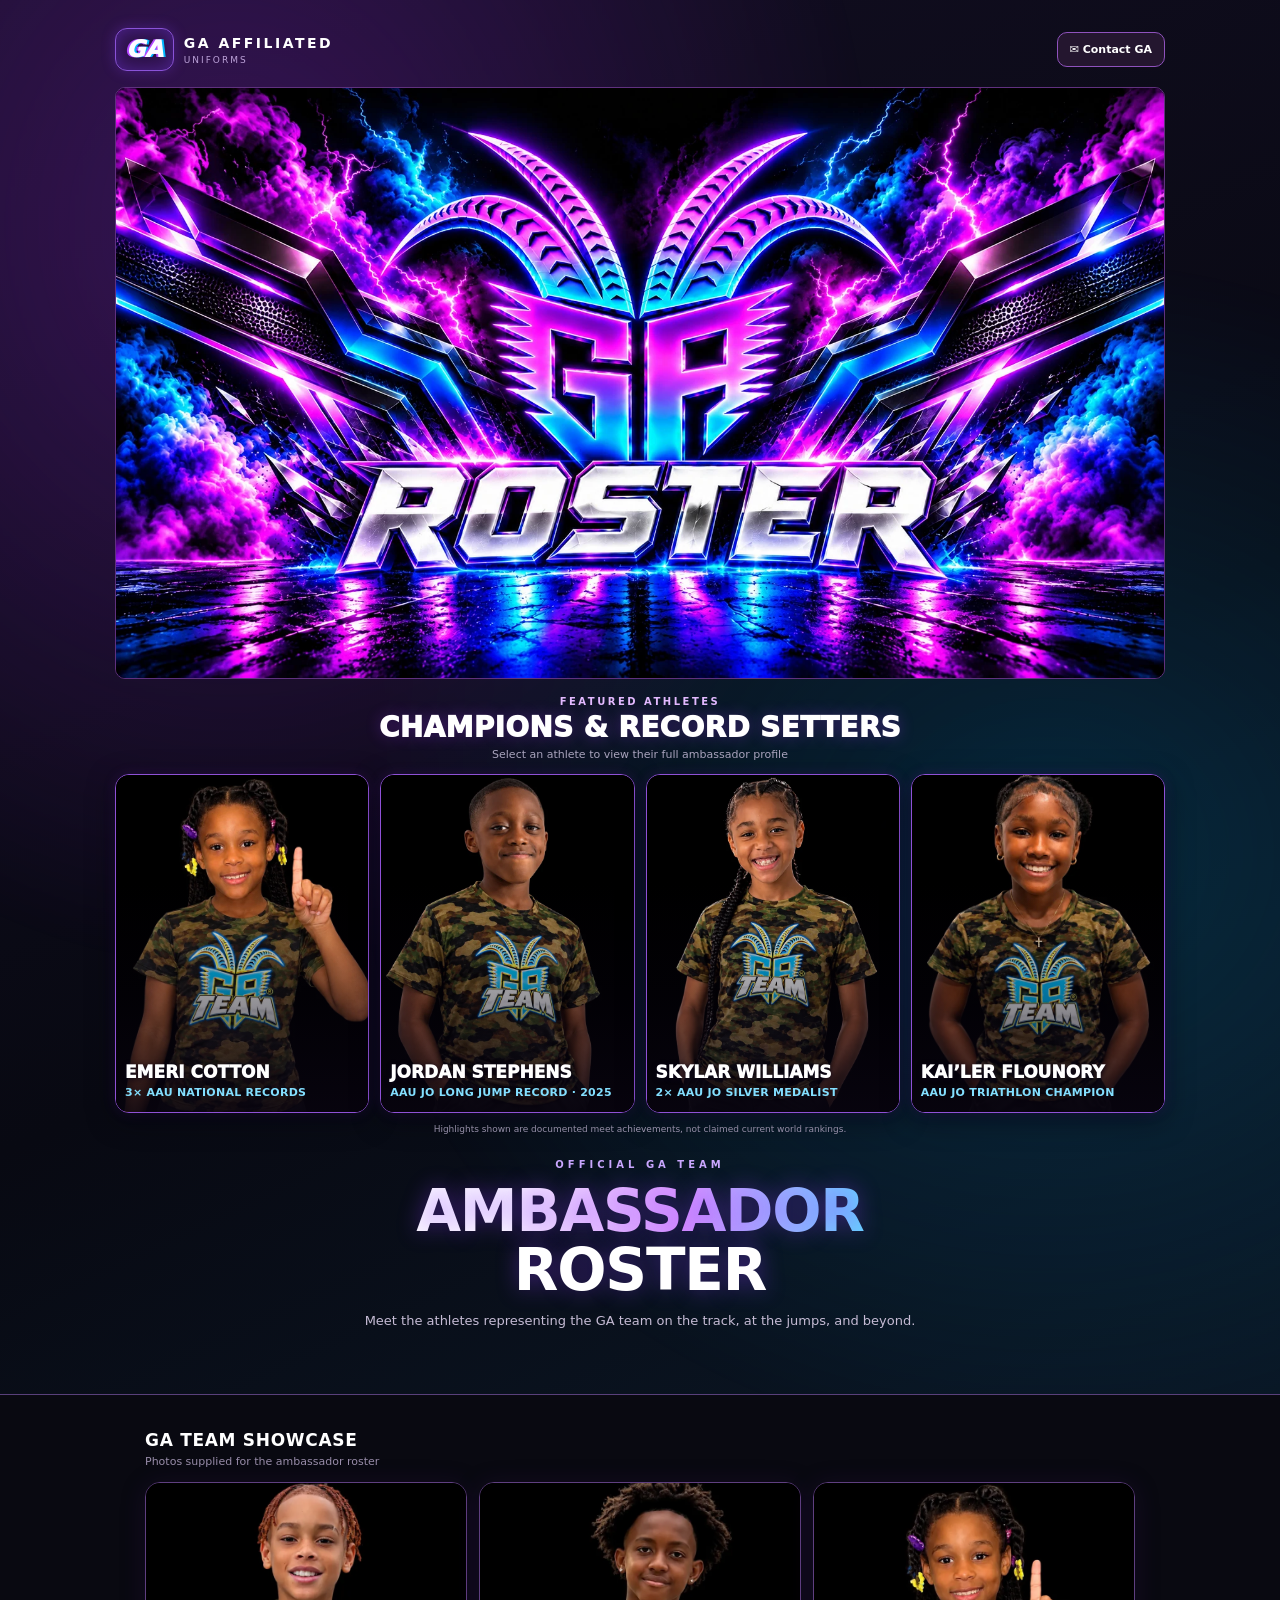
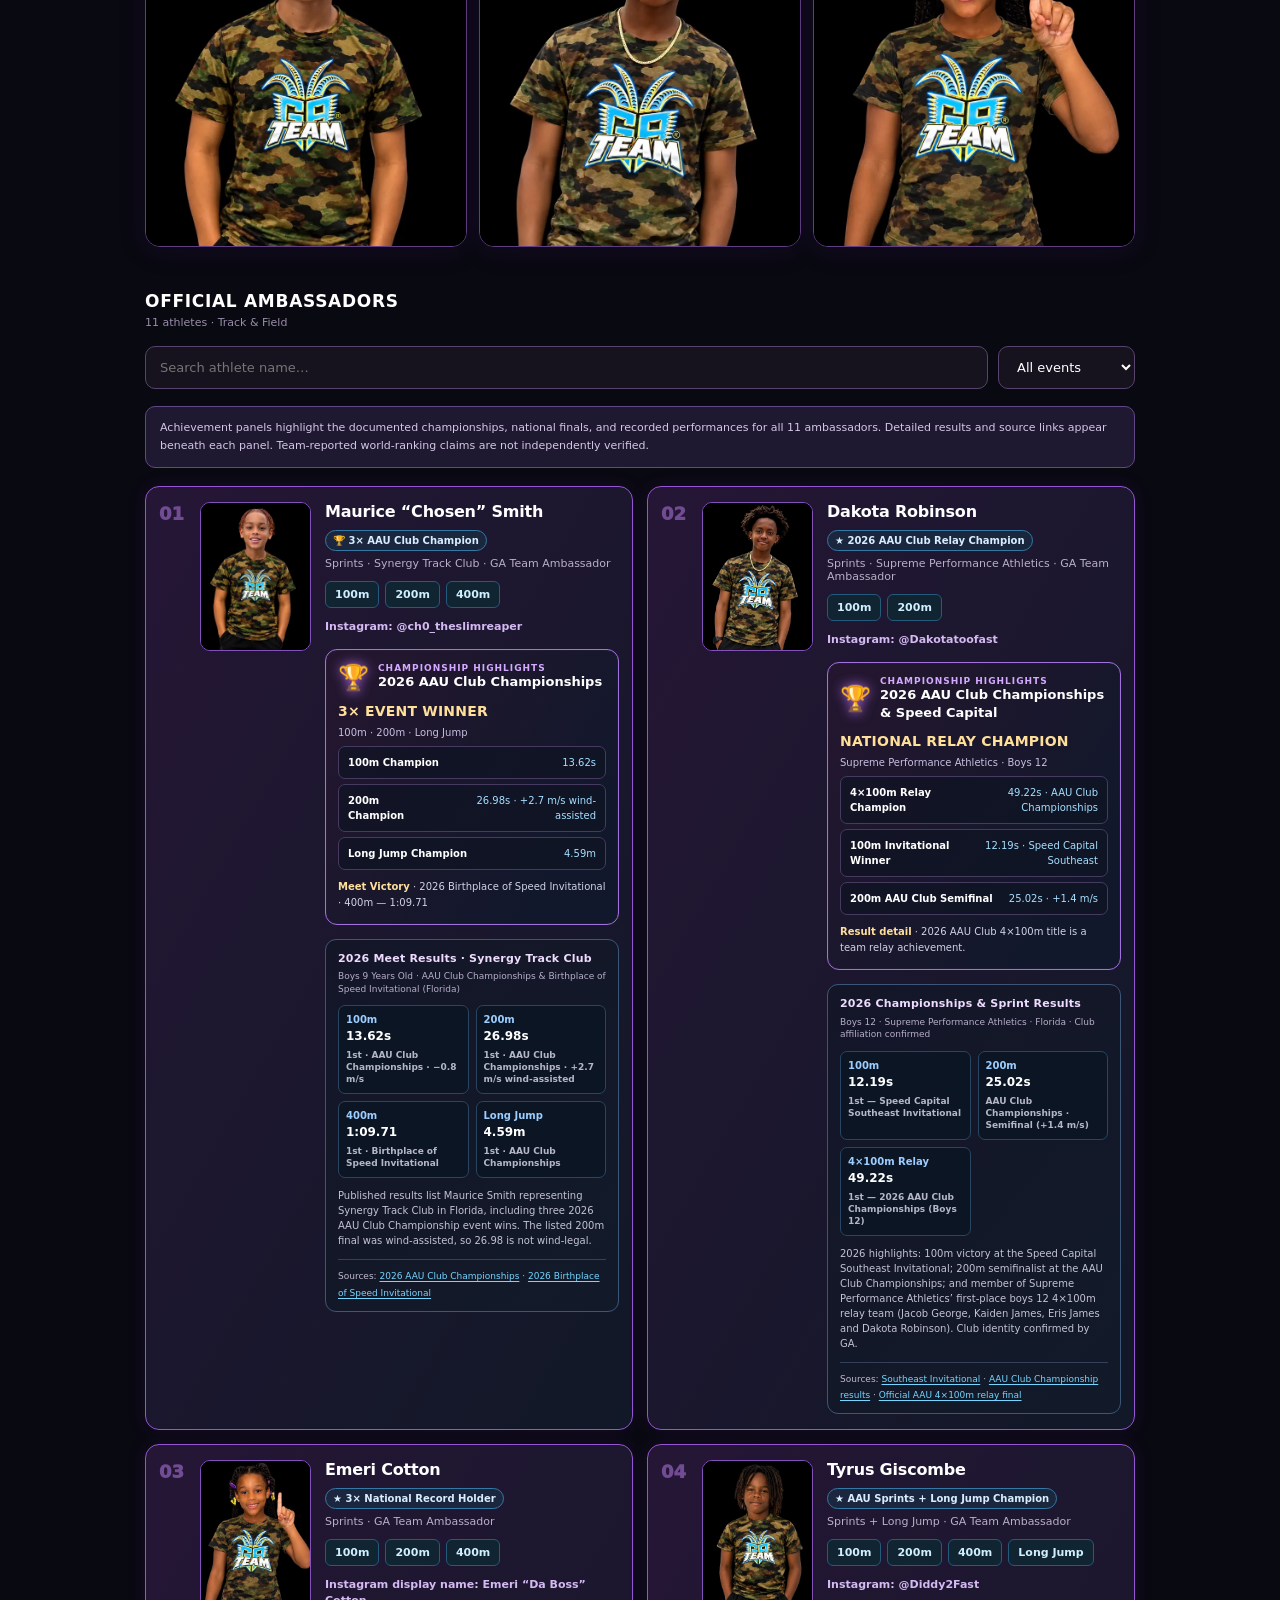
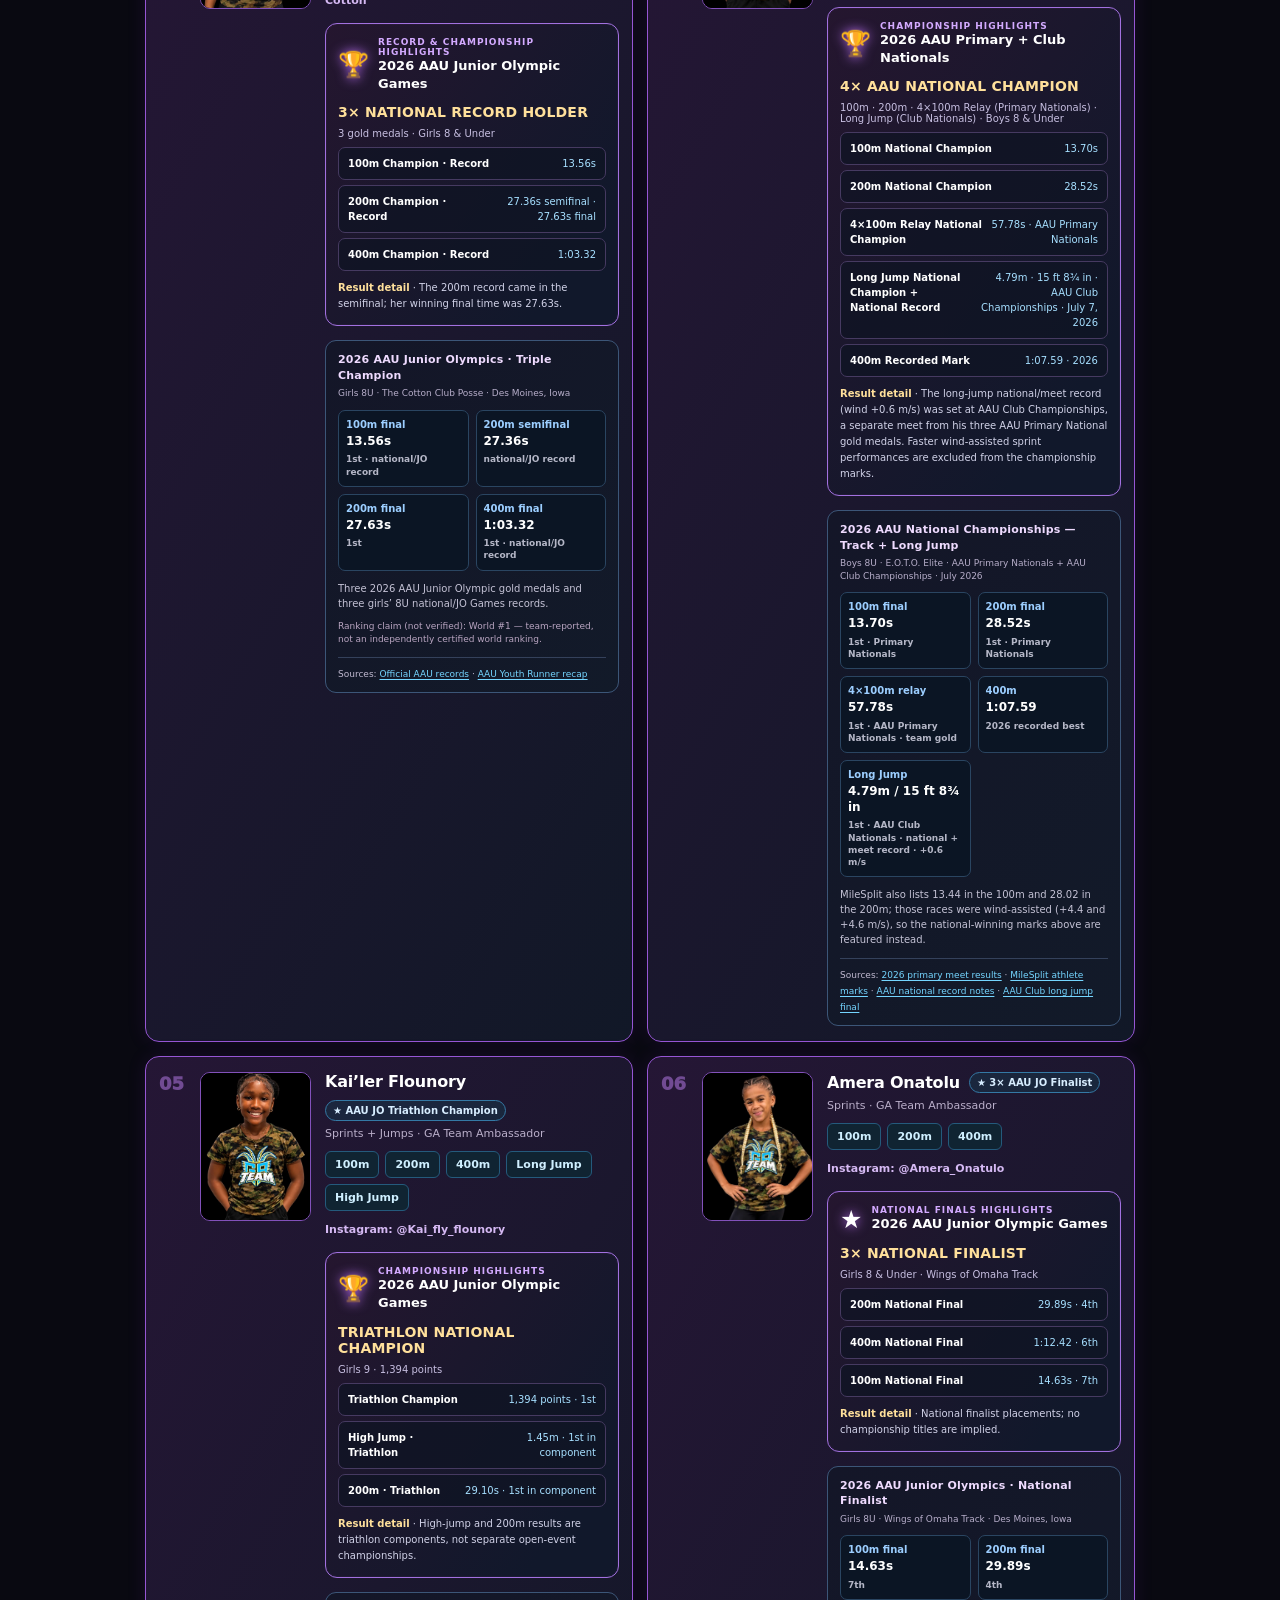
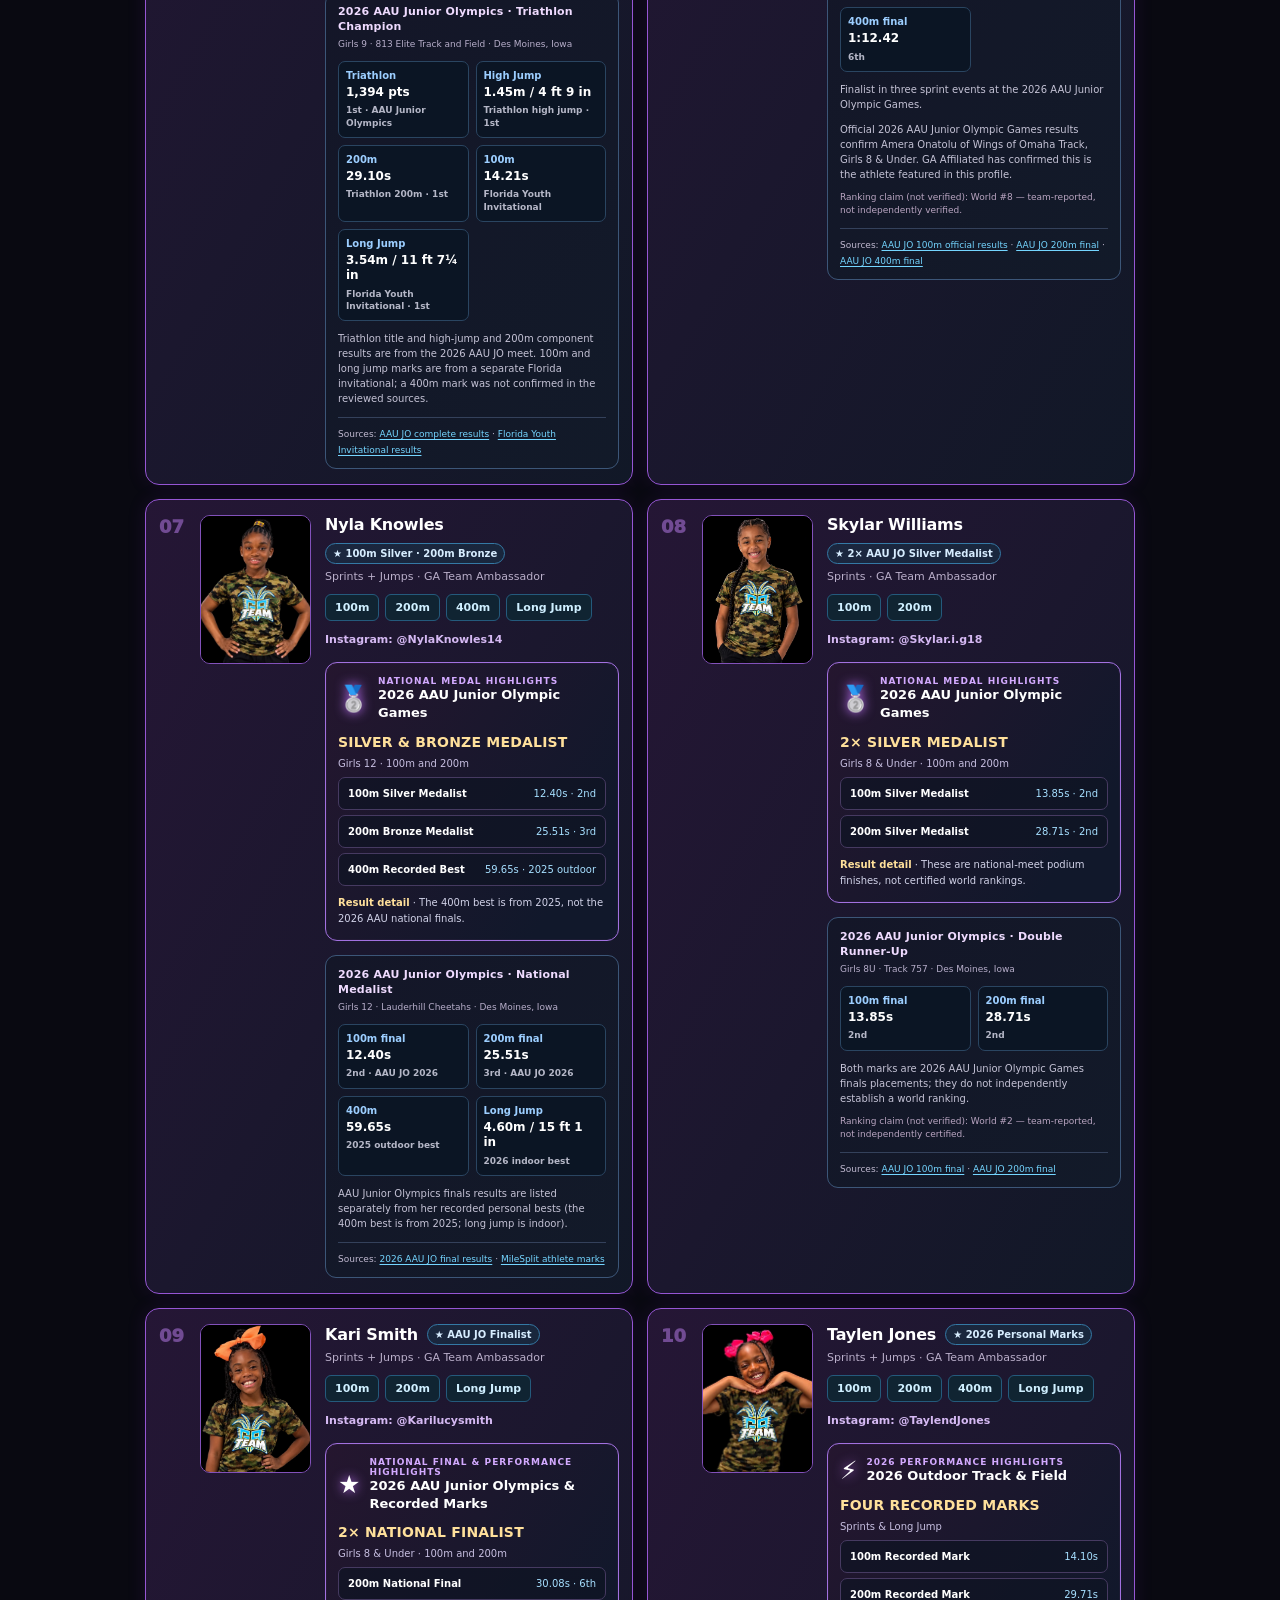
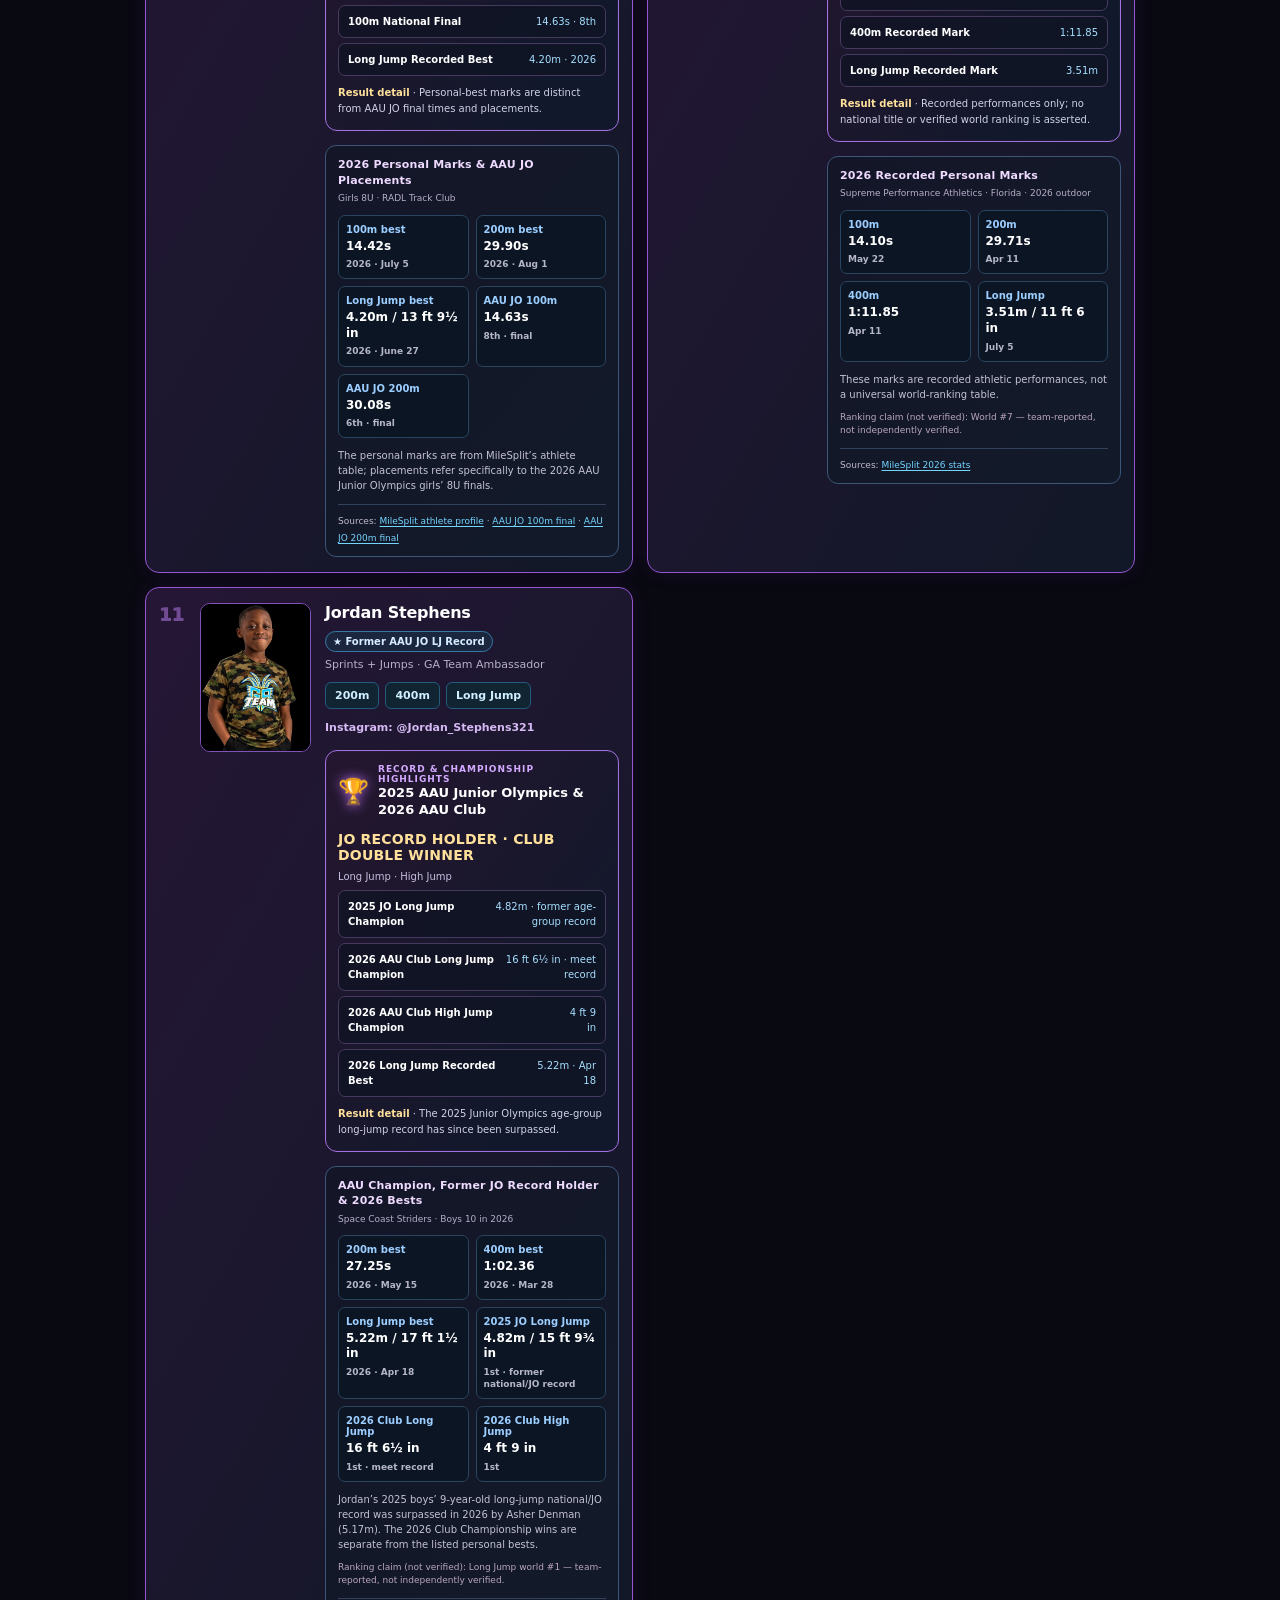
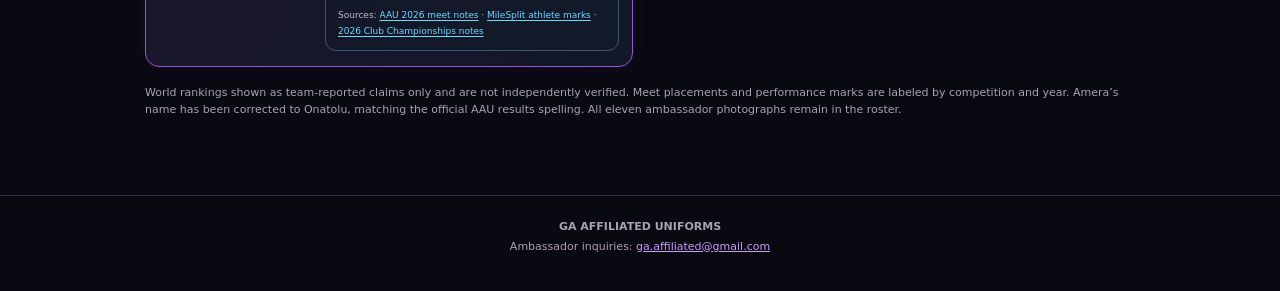
==== commit 6f7a9a37: "Add files via upload" ====
--- a/ambassadors.html
+++ b/ambassadors.html
@@ -1,6 +1,191 @@
 <!DOCTYPE html>
 
-<html lang="en"><head><meta charset="utf-8"/><meta content="width=device-width, initial-scale=1" name="viewport"/><meta content="#070812" name="theme-color"/><meta content="Meet the 12 official GA Affiliated track and field ambassadors, see athlete photos and events." name="description"/><title>Ambassador Roster | GA Affiliated</title><link href="assets/favicon.svg" rel="icon" type="image/svg+xml"/><link href="styles.css?v=ga-neon-font-20261019" rel="stylesheet"/><link href="luxury.css?v=ga-neon-font-20261019" rel="stylesheet"/><style>.roster-page .header-inner{display:flex;justify-content:space-between}.roster-header-links{display:flex;gap:30px}.roster-header-links a{color:#111;text-decoration:none;font-size:11px;font-weight:800;letter-spacing:.15em}@media(max-width:520px){.roster-header-links{gap:12px}.roster-header-links a{font-size:9px}}</style></head><body class="roster-page">
-<header class="site-header" id="top"><div class="header-inner"><a aria-label="GA Affiliated homepage" class="header-logo" href="index.html"><span class="logo-mark">GA<span class="mark-slash">/</span></span><span class="logo-copy">AFFILIATED<small>UNIFORMS · PERFORMANCE · CULTURE</small></span></a><div class="roster-header-links"><a href="index.html">HOME ↗</a><a href="index.html#shop">SHOP ↗</a></div></div></header><div class="banner"><img alt="GA Affiliated neon purple and electric blue winged logo with lightning" fetchpriority="high" height="614" src="assets/ga-neon-header.jpg" width="1536"/></div>
-<main class="container"><section class="roster-intro"><p class="eyebrow">OFFICIAL GA TEAM</p><h1 class="display">AMBASSADOR <span class="gradient">ROSTER</span></h1><p class="lead">Meet the athletes representing GA Affiliated in sprints, jumps and beyond.</p><a class="btn btn-secondary" href="index.html">← Back to Home</a></section>
-<section aria-label="Track and field ambassador roster"><div class="roster-topline"><h2>MEET THE ATHLETES</h2><span aria-live="polite" class="count" id="athlete-count">12 of 12 athletes shown</span></div><p class="career-roster-disclaimer">Documented championship titles and individual event wins from 2023–2026, each linked to a published result. Local invitational victories are identified by meet name. Absence of a title does not mean the athlete has never won.</p><div class="controls"><input aria-label="Search athlete name" id="athlete-search" placeholder="Search athlete name…" type="search"/><select aria-label="Filter athletes by event" id="event-filter"><option value="">All events</option><option value="100m">100m</option><option value="200m">200m</option><option value="400m">400m</option><option value="Long Jump">Long Jump</option><option value="High Jump">High Jump</option></select></div><div class="athlete-grid" id="athlete-grid"><article class="athlete" data-events="100m|200m|400m" data-name="chosen smith"><div class="athlete-visual"><img alt="GA Affiliated ambassador Chosen Smith" loading="lazy" src="assets/ambassadors/chosen-smith.webp"/><span class="number">01</span></div><div class="athlete-body"><h3>Chosen Smith</h3><p class="athlete-category">Sprints · GA Team Ambassador</p><div class="chips"><span class="chip">100m</span><span class="chip">200m</span><span class="chip">400m</span></div><p class="athlete-social">Instagram: @ch0_theslimreaper</p></div></article><article class="athlete" data-events="100m|200m" data-name="dakota robinson"><div class="athlete-visual"><img alt="GA Affiliated ambassador Dakota Robinson" loading="lazy" src="assets/ambassadors/dakota-robinson.webp"/><span class="number">02</span></div><div class="athlete-body"><h3>Dakota Robinson</h3><p class="athlete-category">Sprints · GA Team Ambassador</p><div class="chips"><span class="chip">100m</span><span class="chip">200m</span></div><p class="athlete-social">Instagram: @Dakotatoofast</p></div></article><article class="athlete" data-events="100m|200m|400m" data-name="emeri cotton"><div class="athlete-visual"><img alt="GA Affiliated ambassador Emeri Cotton" loading="lazy" src="assets/ambassadors/emeri-cotton.webp"/><span class="number">03</span></div><div class="athlete-body"><h3>Emeri Cotton</h3><p class="athlete-category">Sprints · GA Team Ambassador</p><div class="chips"><span class="chip">100m</span><span class="chip">200m</span><span class="chip">400m</span></div><p class="result">2026 AAU Junior Olympics · Three gold medals (100m, 200m, 400m) <a aria-label="View source for this athlete achievement" href="https://image.aausports.org/sports/athletics/results/2026/jogames/meetnotes.htm" rel="noopener noreferrer" target="_blank">AAU records ↗</a></p><div class="career-honors"><h4>Career Titles &amp; Meet Wins</h4><ul><li><span class="honor-year">2024</span><span class="honor-meet">AAU Indoor National Championships:</span> 6U 60m <a aria-label="Official results source for emeri cotton 2024 title" href="https://image.aausports.org/dnn/athletics/2024/Indoor/Indoor-Nationals-Final-Results.pdf" rel="noopener noreferrer" target="_blank">Source ↗</a></li><li><span class="honor-year">2024</span><span class="honor-meet">AAU Primary Nationals:</span> 6U 55m, 100m &amp; 200m <a aria-label="Official results source for emeri cotton 2024 title" href="https://image.aausports.org/sports/athletics/results/2024/primary/meetnotes.htm" rel="noopener noreferrer" target="_blank">Source ↗</a></li><li><span class="honor-year">2025</span><span class="honor-meet">AAU Primary Nationals:</span> 7U 100m, 200m &amp; 400m <a aria-label="Official results source for emeri cotton 2025 title" href="https://image.aausports.org/sports/athletics/results/2025/primary/meetnotes.htm" rel="noopener noreferrer" target="_blank">Source ↗</a></li><li><span class="honor-year">2025</span><span class="honor-meet">AAU Junior Olympic Games:</span> 8U 100m, 200m &amp; 400m <a aria-label="Official results source for emeri cotton 2025 title" href="https://aau.youthrunner.com/news/story/emeri-cotton-wins-triple-crown-and-joel-ferrell-award-at-aau-junior-olympic-games" rel="noopener noreferrer" target="_blank">Source ↗</a></li><li><span class="honor-year">2026</span><span class="honor-meet">AAU Primary Nationals:</span> 8U 100m, 200m &amp; 400m <a aria-label="Official results source for emeri cotton 2026 title" href="https://image.aausports.org/sports/athletics/results/2026/primary/meetnotes.htm" rel="noopener noreferrer" target="_blank">Source ↗</a></li><li><span class="honor-year">2026</span><span class="honor-meet">AAU Junior Olympic Games:</span> 8U 100m, 200m &amp; 400m <a aria-label="Official results source for emeri cotton 2026 title" href="https://image.aausports.org/sports/athletics/results/2026/jogames/meetnotes.htm" rel="noopener noreferrer" target="_blank">Source ↗</a></li></ul></div><p class="athlete-social">Instagram display name: Emeri “Da Boss” Cotton</p></div></article><article class="athlete" data-events="100m|200m|400m" data-name="tyrus giscombe"><div class="athlete-visual"><img alt="GA Affiliated ambassador Tyrus Giscombe" loading="lazy" src="assets/ambassadors/tyrus-giscombe.webp"/><span class="number">04</span></div><div class="athlete-body"><h3>Tyrus Giscombe</h3><p class="athlete-category">Sprints · GA Team Ambassador</p><div class="chips"><span class="chip">100m</span><span class="chip">200m</span><span class="chip">400m</span></div><div class="career-honors"><h4>Career Titles &amp; Meet Wins</h4><ul><li><span class="honor-year">2023</span><span class="honor-meet">AAU Primary Nationals:</span> 5U 200m &amp; long jump <a aria-label="Official results source for tyrus giscombe 2023 title" href="https://image.aausports.org/sports/athletics/results/2025/primary/meetnotes.htm" rel="noopener noreferrer" target="_blank">Source ↗</a></li><li><span class="honor-year">2024</span><span class="honor-meet">AAU Primary Nationals:</span> 6U 100m &amp; long jump <a aria-label="Official results source for tyrus giscombe 2024 title" href="https://image.aausports.org/sports/athletics/results/2025/primary/meetnotes.htm" rel="noopener noreferrer" target="_blank">Source ↗</a></li><li><span class="honor-year">2025</span><span class="honor-meet">AAU Primary Nationals:</span> 7U 100m, 200m &amp; long jump <a aria-label="Official results source for tyrus giscombe 2025 title" href="https://image.aausports.org/sports/athletics/results/2025/primary/meetnotes.htm" rel="noopener noreferrer" target="_blank">Source ↗</a></li><li><span class="honor-year">2026</span><span class="honor-meet">AAU Primary Nationals:</span> 8U 100m, 200m &amp; 4×100m relay <a aria-label="Official results source for tyrus giscombe 2026 title" href="https://image.aausports.org/sports/athletics/results/2026/primary/meetnotes.htm" rel="noopener noreferrer" target="_blank">Source ↗</a></li></ul></div><p class="athlete-social">Instagram: @Diddy2Fast</p></div></article><article class="athlete" data-events="100m|200m|400m|Long Jump|High Jump" data-name="kai’ler flounory"><div class="athlete-visual"><img alt="GA Affiliated ambassador Kai’ler Flounory" loading="lazy" src="assets/ambassadors/kai-ler-flounory.webp"/><span class="number">05</span></div><div class="athlete-body"><h3>Kai’ler Flounory</h3><p class="athlete-category">Sprints + Jumps · GA Team Ambassador</p><div class="chips"><span class="chip">100m</span><span class="chip">200m</span><span class="chip">400m</span><span class="chip">Long Jump</span><span class="chip">High Jump</span></div><p class="result">2026 AAU Junior Olympics · 9U Triathlon champion and record (1,394 pts) <a aria-label="View source for this athlete achievement" href="https://image.aausports.org/sports/athletics/results/2026/jogames/meetnotes.htm" rel="noopener noreferrer" target="_blank">AAU records ↗</a></p><div class="career-honors"><h4>Career Titles &amp; Meet Wins</h4><ul><li><span class="honor-year">2026</span><span class="honor-meet">AAU Club National Championships:</span> 9U high jump (1.33m) <a aria-label="Official results source for kai’ler flounory 2026 title" href="https://image.aausports.org/sports/athletics/results/2026/club/meetnotes.htm" rel="noopener noreferrer" target="_blank">Source ↗</a></li><li><span class="honor-year">2026</span><span class="honor-meet">AAU Junior Olympic Games:</span> 9U triathlon (1,394 pts; national record) <a aria-label="Official results source for kai’ler flounory 2026 title" href="https://image.aausports.org/sports/athletics/results/2026/jogames/meetnotes.htm" rel="noopener noreferrer" target="_blank">Source ↗</a></li></ul></div><p class="athlete-social">Instagram: @Kai_fly_flounory</p></div></article><article class="athlete" data-events="100m|200m|400m" data-name="amera onatolu"><div class="athlete-visual"><img alt="GA Affiliated ambassador Amera Onatolu" loading="lazy" src="assets/ambassadors/amera-onatulo.webp"/><span class="number">06</span></div><div class="athlete-body"><h3>Amera Onatolu</h3><p class="athlete-category">Sprints · GA Team Ambassador</p><div class="chips"><span class="chip">100m</span><span class="chip">200m</span><span class="chip">400m</span></div><p class="result">2026 AAU Junior Olympics · 8U 100m: 7th (14.63s) <a aria-label="View source for this athlete achievement" href="https://image.aausports.org/sports/athletics/results/2026/jogames/Day8.htm" rel="noopener noreferrer" target="_blank">Official result ↗</a></p><p class="athlete-social">Instagram: @Amera_Onatulo</p></div></article><article class="athlete" data-events="100m|200m|400m|Long Jump" data-name="nyla knowles"><div class="athlete-visual"><img alt="GA Affiliated ambassador Nyla Knowles" loading="lazy" src="assets/ambassadors/nyla-knowles.webp"/><span class="number">07</span></div><div class="athlete-body"><h3>Nyla Knowles</h3><p class="athlete-category">Sprints + Jumps · GA Team Ambassador</p><div class="chips"><span class="chip">100m</span><span class="chip">200m</span><span class="chip">400m</span><span class="chip">Long Jump</span></div><div class="career-honors"><h4>Career Titles &amp; Meet Wins</h4><ul><li><span class="honor-year">2025</span><span class="honor-meet">AAU Club National Championships:</span> 11U 100m (12.97s) <a aria-label="Official results source for nyla knowles 2025 title" href="https://image.aausports.org/sports/athletics/results/2026/club/meetnotes.htm" rel="noopener noreferrer" target="_blank">Source ↗</a></li><li><span class="honor-year">2026</span><span class="honor-meet">AAU Club National Championships:</span> 12U 100m (12.64s) <a aria-label="Official results source for nyla knowles 2026 title" href="https://image.aausports.org/sports/athletics/results/2026/club/meetnotes.htm" rel="noopener noreferrer" target="_blank">Source ↗</a></li></ul></div><p class="athlete-social">Instagram: @NylaKnowles14</p></div></article><article class="athlete" data-events="100m|200m" data-name="skylar williams"><div class="athlete-visual"><img alt="GA Affiliated ambassador Skylar Williams" loading="lazy" src="assets/ambassadors/skylar-williams.webp"/><span class="number">08</span></div><div class="athlete-body"><h3>Skylar Williams</h3><p class="athlete-category">Sprints · GA Team Ambassador</p><div class="chips"><span class="chip">100m</span><span class="chip">200m</span></div><p class="result">2026 AAU Junior Olympics · 8U 100m: 2nd (13.85s) <a aria-label="View source for this athlete achievement" href="https://image.aausports.org/sports/athletics/results/2026/jogames/Day8.htm" rel="noopener noreferrer" target="_blank">Official result ↗</a></p><p class="athlete-social">Instagram: @Skylar.i.g18</p></div></article><article class="athlete" data-events="100m|200m|Long Jump" data-name="kari smith"><div class="athlete-visual"><img alt="GA Affiliated ambassador Kari Smith" loading="lazy" src="assets/ambassadors/kari-smith.webp"/><span class="number">09</span></div><div class="athlete-body"><h3>Kari Smith</h3><p class="athlete-category">Sprints + Jumps · GA Team Ambassador</p><div class="chips"><span class="chip">100m</span><span class="chip">200m</span><span class="chip">Long Jump</span></div><div class="career-honors"><h4>Career Titles &amp; Meet Wins</h4><ul><li><span class="honor-year">2026</span><span class="honor-meet">Governor’s Games / John Boyer Track Championships:</span> Girls 7–8 200m (30.36s) <a aria-label="Official results source for kari smith 2026 title" href="https://la.milesplit.com/meets/765762-governors-gamesjohn-boyer-track-championships-2026/results/1308962/raw" rel="noopener noreferrer" target="_blank">Source ↗</a></li></ul></div><p class="athlete-social">Instagram: @Karilucysmith</p></div></article><article class="athlete" data-events="100m|200m|400m|Long Jump" data-name="taylen jones"><div class="athlete-visual"><img alt="GA Affiliated ambassador Taylen Jones" loading="lazy" src="assets/ambassadors/taylen-jones.webp"/><span class="number">10</span></div><div class="athlete-body"><h3>Taylen Jones</h3><p class="athlete-category">Sprints + Jumps · GA Team Ambassador</p><div class="chips"><span class="chip">100m</span><span class="chip">200m</span><span class="chip">400m</span><span class="chip">Long Jump</span></div><div class="career-honors"><h4>Career Titles &amp; Meet Wins</h4><ul><li><span class="honor-year">2026</span><span class="honor-meet">Florida Elite Track &amp; Field Invitational:</span> Girls 8U 100m, 200m &amp; 400m <a aria-label="Official results source for taylen jones 2026 title" href="https://fl.milesplit.com/meets/746478-25th-annual-florida-elite-track-and-field-invitational-2026/results/1277243/raw" rel="noopener noreferrer" target="_blank">Source ↗</a></li></ul></div><p class="athlete-social">Instagram: @TaylendJones</p></div></article><article class="athlete" data-events="200m|400m|Long Jump" data-name="jordan stephens"><div class="athlete-visual"><img alt="GA Affiliated ambassador Jordan Stephens" loading="lazy" src="assets/ambassadors/jordan-stephens.webp"/><span class="number">11</span></div><div class="athlete-body"><h3>Jordan Stephens</h3><p class="athlete-category">Sprints + Jumps · GA Team Ambassador</p><div class="chips"><span class="chip">200m</span><span class="chip">400m</span><span class="chip">Long Jump</span></div><p class="result">2025 AAU Junior Olympics · 9U long jump champion (4.82m) <a aria-label="View source for this athlete achievement" href="https://image.aausports.org/sports/athletics/results/2026/jogames/meetnotes.htm" rel="noopener noreferrer" target="_blank">AAU meet notes ↗</a></p><div class="career-honors"><h4>Career Titles &amp; Meet Wins</h4><ul><li><span class="honor-year">2024</span><span class="honor-meet">AAU Club National Championships:</span> 8U long jump <a aria-label="Official results source for jordan stephens 2024 title" href="https://image.aausports.org/sports/athletics/results/2025/club/meetnotes.htm" rel="noopener noreferrer" target="_blank">Source ↗</a></li><li><span class="honor-year">2025</span><span class="honor-meet">AAU Club National Championships:</span> 9U long jump &amp; high jump <a aria-label="Official results source for jordan stephens 2025 title" href="https://image.aausports.org/sports/athletics/results/2025/club/meetnotes.htm" rel="noopener noreferrer" target="_blank">Source ↗</a></li><li><span class="honor-year">2025</span><span class="honor-meet">AAU Junior Olympic Games:</span> 9U long jump (4.82m) <a aria-label="Official results source for jordan stephens 2025 title" href="https://image.aausports.org/sports/athletics/results/2026/jogames/meetnotes.htm" rel="noopener noreferrer" target="_blank">Source ↗</a></li><li><span class="honor-year">2026</span><span class="honor-meet">AAU Club National Championships:</span> 10U long jump &amp; high jump <a aria-label="Official results source for jordan stephens 2026 title" href="https://image.aausports.org/sports/athletics/results/2026/club/meetnotes.htm" rel="noopener noreferrer" target="_blank">Source ↗</a></li></ul></div><p class="athlete-social">Instagram: @Jordan_Stephens321</p></div></article><article class="athlete" data-events="100m|200m" data-name="cerenity bell"><div class="athlete-visual"><img alt="GA Affiliated ambassador Cerenity Bell" decoding="async" loading="lazy" src="assets/ambassadors/cerenity-bell.webp"/><span class="number">12</span></div><div class="athlete-body"><h3>Cerenity Bell</h3><p class="athlete-category">Sprints · GA Team Ambassador</p><div class="chips"><span class="chip">100m</span><span class="chip">200m</span></div><p class="result">2026 AAU Junior Olympics · 11U 100m: 3rd (12.98s) <a aria-label="View source for this athlete achievement" href="https://image.aausports.org/sports/athletics/results/2026/jogames/Day8.htm" rel="noopener noreferrer" target="_blank">Official result ↗</a></p><div class="career-honors"><h4>Career Titles &amp; Meet Wins</h4><ul><li><span class="honor-year">2025</span><span class="honor-meet">USATF National Junior Olympic Championships:</span> Girls 9–10 <strong>100m National Champion</strong> (13.05s) and <strong>400m National Champion</strong> (1:02.10) <a aria-label="Official USATF 2025 National Junior Olympic 100 and 400 meter results for Cerenity Bell" href="https://www.usatf.org/news/2025/hurdles-record-closes-out-usatf-national-junior-ol" rel="noopener noreferrer" target="_blank">USATF result ↗</a></li><li><span class="honor-year">2025</span><span class="honor-meet">USATF National Junior Olympic Championships:</span> Girls 9–10 <strong>200m National Champion</strong> (26.74s) <a aria-label="Official USATF 2025 National Junior Olympic 200 meter result for Cerenity Bell" href="https://www.usatf.org/news/2025/records-set-and-champions-crowned-in-saturday-fina" rel="noopener noreferrer" target="_blank">USATF result ↗</a></li><li><span class="honor-year">2023</span><span class="honor-meet">AAU Junior Olympic Games:</span> 8U 100m (13.85s; Games record) <a aria-label="Official results source for cerenity bell 2023 title" href="https://results.flashresults.com/2023_07-29_AAU/001-3-01.htm" rel="noopener noreferrer" target="_blank">Source ↗</a></li><li><span class="honor-year">2024</span><span class="honor-meet">AAU Junior Olympic Games:</span> 9U 100m (13.44s) &amp; 200m (27.18s) <a aria-label="Official results source for cerenity bell 2024 title" href="https://image.aausports.org/sports/athletics/results/2024/jogames/meetnotes.htm" rel="noopener noreferrer" target="_blank">Source ↗</a></li><li><span class="honor-year">2025</span><span class="honor-meet">AAU Indoor National Championships:</span> 10U 60m (8.50s) <a aria-label="Official results source for cerenity bell 2025 title" href="https://www.flashresults.com/2025_Meets/Indoor/03-07_AAU/007-2_compiled.htm" rel="noopener noreferrer" target="_blank">Source ↗</a></li><li><span class="honor-year">2025</span><span class="honor-meet">AAU Indoor National Championships:</span> 10U 200m (27.69s) <a aria-label="Official results source for cerenity bell 2025 title" href="https://va.milesplit.com/meets/669061-aau-indoor-nationals-2025/results/1121041/raw" rel="noopener noreferrer" target="_blank">Source ↗</a></li></ul></div></div></article></div><div class="empty" id="no-results">No athletes match your search.</div><p class="fineprint">Athlete profiles link to independently published meet results where available. World-ranking claims have been omitted unless a verifiable ranking source is provided. Photographs and Instagram details were provided with the GA Affiliated roster.</p></section></main><footer class="footer"><div class="container footer-inner"><span>© 2026 GA AFFILIATED. All rights reserved.</span><span>Uniform inquiries: <a href="mailto:ga.affiliated@gmail.com">ga.affiliated@gmail.com</a></span></div></footer><script defer="" src="roster.js"></script></body></html>+<html lang="en"><head><meta charset="utf-8"/><meta content="width=device-width, initial-scale=1, viewport-fit=cover" name="viewport"/>
+<meta content="#080910" name="theme-color"/><meta content="GA Affiliated ambassador roster with 11 athlete profiles, published 2026 track and field results and source links." name="description"/>
+<title>GA Affiliated — 11 Athlete Roster &amp; Top Athlete Header</title>
+<style>
+:root{--bg:#090911;--surface:#151420;--card:#181725;--line:#41305d;--white:#fff;--muted:#a9a4be;--purple:#b752ff;--blue:#15bcff;--gold:#f5cc57}
+*{box-sizing:border-box}html{scroll-behavior:smooth}body{margin:0;background:var(--bg);color:var(--white);font-family:Inter,ui-sans-serif,system-ui,-apple-system,BlinkMacSystemFont,'Segoe UI',sans-serif}
+body:before{content:"";position:fixed;pointer-events:none;inset:0;background:radial-gradient(ellipse at 50% -20%,#48216d60,transparent 55%);z-index:-1}
+.wrap{max-width:1050px;margin:auto}header{position:relative;padding:28px 18px 24px;overflow:hidden;background:linear-gradient(155deg,#130e23,#080912 58%,#0a1725);border-bottom:1px solid #59407b}
+header:before{content:"";position:absolute;inset:-90px -40px;pointer-events:none;background:radial-gradient(ellipse at 20% 20%,#b02aff3d,transparent 42%),radial-gradient(ellipse at 80% 60%,#00b9ff2c,transparent 45%);filter:blur(4px)}
+.header-inner{position:relative;display:flex;justify-content:space-between;align-items:center;gap:12px}
+.wordmark{display:flex;align-items:center;gap:10px;text-decoration:none;color:inherit}.symbol{border:1px solid #8a53d8;border-radius:12px;padding:9px 10px;line-height:1;font-size:23px;font-weight:1000;font-style:italic;color:#fdfbff;text-shadow:-2px 0 #b347ff,2px 0 #00b7ff;box-shadow:inset 0 0 18px #4e2391,0 0 14px #8c3cff4b}
+.brand-text strong{display:block;font-size:14px;letter-spacing:2.5px}.brand-text span{display:block;color:#bca2d9;font-size:9px;letter-spacing:2px;margin-top:4px}
+.mail-link{text-decoration:none;display:inline-flex;align-items:center;gap:5px;color:#fff;font-size:11px;font-weight:700;padding:10px 12px;border:1px solid #8f52bd;border-radius:10px;background:#24162f}.mail-link:hover,.mail-link:focus-visible{border-color:#10bfff;outline:1px solid #10bfff}
+.hero-copy{position:relative;padding:35px 0 1px;text-align:center}
+.eyebrow{font-size:10px;font-weight:800;letter-spacing:4px;color:#caa7ff}h1{font-size:clamp(28px,7vw,58px);letter-spacing:-1.2px;line-height:1.02;margin:12px 0 10px;text-shadow:0 0 22px #8c3aff65}h1 em{font-style:normal;background:linear-gradient(90deg,#fff 20%,#db96ff 60%,#66d4ff);background-clip:text;color:transparent}
+.lead{font-size:13px;color:#c6bcd5;max-width:570px;margin:0 auto;line-height:1.5}
+main{padding:26px 15px 60px}.section-bar{display:flex;justify-content:space-between;align-items:flex-end;gap:12px;margin-bottom:14px}h2{font-size:17px;margin:0;letter-spacing:.7px}.subtitle{display:block;color:#998daa;font-size:11px;margin-top:5px}
+.gallery{display:grid;grid-auto-flow:column;grid-auto-columns:70%;gap:12px;overflow-x:auto;overscroll-behavior-x:contain;scroll-snap-type:x mandatory;scrollbar-width:thin;scrollbar-color:#7544ab #15111f;padding-bottom:12px}
+.gallery-item{border:1px solid #5f3f80;overflow:hidden;border-radius:15px;background:#000;height:285px;scroll-snap-align:center;box-shadow:0 3px 25px #32145645}
+.gallery-item img{width:100%;height:100%;display:block;object-fit:cover;object-position:center 25%}.hint{font-size:11px;color:#bcabcb;font-weight:600}
+.roster-heading{margin-top:32px}.tools{display:flex;flex-wrap:wrap;gap:10px;margin:17px 0 17px}.search,.filter{background:#16131f;color:#fff;border:1px solid #58436d;border-radius:10px;padding:12px 14px;font:inherit;font-size:13px;outline-offset:3px}
+.search{flex:1;min-width:190px}.filter{min-width:137px}.search:focus,.filter:focus{outline:1px solid #bc7dff;border-color:#bc7dff}
+.athletes{display:grid;grid-template-columns:1fr;gap:11px}.athlete-card[hidden]{display:none!important}.athlete-card{display:flex;align-items:flex-start;gap:14px;background:linear-gradient(120deg,#191525,#11131e);border:1px solid #4a365f;border-radius:14px;padding:15px 13px;min-height:112px}
+.roster-number{font-size:18px;font-weight:1000;color:#714b93;min-width:27px;line-height:1.3}.card-content{min-width:0;flex:1}.name-row{display:flex;gap:9px;align-items:center;flex-wrap:wrap}.name-row h3{font-size:16px;font-weight:800;letter-spacing:-.2px;margin:0}
+.rank{display:inline-block;padding:4px 7px;border:1px solid #bf9652;border-radius:999px;color:#ffe3a1;background:#4e381a68;font-size:10px;font-weight:900;white-space:nowrap}
+.discipline{color:#baafca;font-size:11px;margin:6px 0 11px}.events{display:flex;flex-wrap:wrap;gap:6px}.chip{padding:6px 9px;border-radius:6px;color:#cfefff;background:#102432;border:1px solid #245a7c;font-size:11px;font-weight:800}
+.empty{display:none;text-align:center;border:1px dashed #67557c;border-radius:14px;padding:25px;color:#ccb9e4}
+.note{margin-top:17px;font-size:11px;color:#aaa0b8;line-height:1.6}footer{border-top:1px solid #392b4b;padding:21px 15px 35px;color:#aaa1b4;text-align:center;font-size:11px;line-height:1.8}footer a{color:#c89eff}
+@media(min-width:650px){header{padding:28px 30px 42px}.hero-copy{padding:60px 0 22px}main{padding:35px 30px 65px}.gallery{grid-template-columns:repeat(3,1fr);grid-auto-flow:unset;overflow:visible}.gallery-item{height:365px}.athletes{grid-template-columns:repeat(2,minmax(0,1fr));gap:14px}.hint{display:none}}
+@media(prefers-reduced-motion:reduce){html{scroll-behavior:auto}}
+
+
+/* GA ROSTER hero and matched ambassador photo */
+.roster-banner{position:relative;z-index:1;margin:16px auto 0;max-width:1050px;overflow:hidden;border:1px solid #60317f;border-radius:10px;background:#06020b}
+.roster-banner img{display:block;width:100%;height:auto;object-fit:contain}
+.hero-copy{padding-top:17px}
+.athlete-card.featured-ambassador{border-color:#9656d4;background:linear-gradient(120deg,#251635,#111827);box-shadow:0 0 19px #8032c91f}
+.ambassador-photo{flex:0 0 100px;width:100px;height:137px;border-radius:10px;overflow:hidden;background:#000;border:1px solid #8251ba}
+.ambassador-photo img{width:100%;height:100%;object-fit:cover;object-position:center 22%;display:block}
+.ig-line{margin:11px 0 0;color:#d5b9f3;font-size:11px;line-height:1.45;font-weight:650}
+@media(max-width:380px){.ambassador-photo{width:84px;flex-basis:84px;height:121px}.athlete-card.featured-ambassador{gap:9px;padding:12px 9px}.roster-number{min-width:19px}}
+@media(min-width:650px){.ambassador-photo{width:111px;flex-basis:111px;height:149px}}
+
+
+/* Additional age-group meet stats. Add to each athlete without replacing the roster layout. */
+.result-stats{margin-top:14px;padding:11px 12px 10px;background:linear-gradient(130deg,#141628,#121a29);border:1px solid #3c5678;border-radius:11px;color:#eaf5ff}
+.result-title{font-size:11px;font-weight:850;line-height:1.4;color:#efdbff;letter-spacing:.2px}
+.result-source{margin-top:4px;color:#b7aeca;font-size:9px;line-height:1.4}
+.result-grid{display:grid;grid-template-columns:repeat(2,minmax(0,1fr));gap:7px;margin-top:10px}
+.result-stat{padding:8px 7px;border-radius:7px;background:#0b1524;border:1px solid #2a4561;display:flex;flex-direction:column;gap:4px;min-width:0}
+.result-event{color:#9cceff;font-size:10px;font-weight:750}
+.result-mark{color:#fff;font-size:12px;font-weight:850;line-height:1.3;overflow-wrap:anywhere}
+.result-context{margin:10px 0 0;color:#c4c2d5;font-size:10px;line-height:1.5}
+.result-caution{margin:8px 0 0;color:#f7d3a2;font-size:10px;line-height:1.5}
+.unverified-rank{font-size:9px;margin:9px 0 0;color:#b9a5c1;line-height:1.45}
+.rank.achievement-rank{color:#d7edff;background:#18364a88;border-color:#3479a5;white-space:normal}
+@media(max-width:390px){.result-grid{grid-template-columns:1fr 1fr}.result-mark{font-size:11px}}
+
+/* 2026 research expansion: sourced results for all GA ambassadors */
+.result-place{display:block;color:#b5b7c7;font-size:9px;font-weight:600;line-height:1.35}
+.result-refs{margin-top:11px;padding-top:8px;border-top:1px solid #34415b;color:#c0b9d0;font-size:9px;line-height:1.8;overflow-wrap:anywhere}
+.result-refs a{color:#74d5ff;text-decoration:underline;text-underline-offset:2px}
+.result-refs a:hover,.result-refs a:focus-visible{color:#fff}
+.research-note{border:1px solid #614786;background:#1f1831;border-radius:10px;padding:12px 14px;color:#d4c7e7;font-size:11px;line-height:1.65;margin:0 0 18px}
+/* Championship highlights — Maurice “Chosen” Smith, Synergy Track Club */
+.ga-titles{margin:14px 0 12px;background:linear-gradient(125deg,#25162f,#11182b 82%);border:1px solid #a271e0;border-radius:12px;padding:13px 12px;color:#fff;box-shadow:0 0 0 1px #43285533 inset}
+.ga-title-head{display:flex;align-items:center;gap:9px;min-width:0}.ga-trophy{font-size:25px;line-height:1;filter:drop-shadow(0 0 6px #b76ef0)}
+.ga-title-kicker{font-size:9px;font-weight:850;color:#d3aaff;letter-spacing:1px}.ga-title-main{font-size:13px;font-weight:850;line-height:1.35;color:#fff}
+.ga-champ-total{display:flex;align-items:center;gap:8px;flex-wrap:wrap;margin:12px 0 8px}.ga-champ-total strong{font-size:14px;letter-spacing:.2px;color:#ffe09b}.ga-champ-total span{font-size:10px;color:#c7bfe1}
+.ga-title-results{display:grid;grid-template-columns:1fr;gap:5px}.ga-title-results>div{display:flex;justify-content:space-between;gap:8px;background:#0e1423b8;border:1px solid #463a61;border-radius:7px;padding:8px 9px;font-size:10px;line-height:1.5}
+.ga-title-results b{color:#fff}.ga-title-results span{color:#a6dfff;text-align:right}
+.ga-other-win{margin-top:9px;font-size:10px;line-height:1.6;color:#d1d2e8}.ga-other-win b{color:#ffe09b}
+.ga-title-disclaimer{margin:10px 0 0;border-top:1px solid #4d4067;padding-top:8px;font-size:10px;line-height:1.5;color:#f6caa5}
+@media(max-width:360px){.ga-title-results>div{flex-direction:column;gap:2px}.ga-title-results span{text-align:left}}
+
+
+/* Top GA athletes — photo-led masthead; preserves original neon roster logo */
+.ga-header-athletes{position:relative;z-index:2;margin:17px auto 4px;max-width:1050px;padding:0 0 2px}
+.ga-featured-heading{text-align:center;margin:0 0 13px}
+.ga-feature-eyebrow{font-size:10px;letter-spacing:2.5px;font-weight:900;color:#e3baff}
+.ga-feature-title{font-size:clamp(16px,4.8vw,28px);letter-spacing:.3px;font-weight:950;color:#fff;margin:4px 0;text-shadow:0 0 15px #9d36f555}
+.ga-feature-sub{font-size:11px;color:#aba5bf}
+.ga-featured-grid{display:grid;grid-template-columns:repeat(4,minmax(0,1fr));gap:11px}
+.ga-featured-tile{display:block;position:relative;aspect-ratio:3/4;min-width:0;overflow:hidden;border-radius:14px;border:1px solid #8f51d6;background:#080510;box-shadow:0 7px 27px #03010b80,0 0 13px #9b32ff26;text-decoration:none;transition:transform .18s,border-color .18s}
+.ga-featured-tile img{display:block;width:100%;height:100%;object-fit:cover;object-position:center 19%;transition:transform .25s;filter:saturate(1.05)}
+.ga-featured-tile:after{content:"";position:absolute;inset:25% 0 0;background:linear-gradient(180deg,transparent 9%,#05020d70 58%,#08040fe8 100%);pointer-events:none}
+.ga-featured-tile:hover,.ga-featured-tile:focus-visible{border-color:#50d2ff;transform:translateY(-3px)}
+.ga-featured-tile:hover img,.ga-featured-tile:focus-visible img{transform:scale(1.035)}
+.ga-tile-caption{position:absolute;z-index:1;bottom:0;left:0;right:0;padding:12px 9px 11px;text-align:left}
+.ga-tile-name{font-weight:1000;font-size:clamp(10px,1.7vw,17px);line-height:1.2;color:white;text-shadow:0 1px 5px #090518}
+.ga-tile-achievement{margin-top:4px;color:#83dfff;font-size:clamp(8px,1.02vw,11px);font-weight:850;letter-spacing:.25px;line-height:1.35}
+.ga-feature-clarifier{margin:10px auto 0;text-align:center;color:#aaa2bd;font-size:9px;line-height:1.5}
+.athlete-card[id]{scroll-margin-top:16px}
+.athlete-card:target{outline:2px solid #80dbff;box-shadow:0 0 18px #5bcafe40}
+@media(max-width:640px){
+ .ga-header-athletes{margin-top:13px}
+ .ga-featured-grid{grid-template-columns:repeat(2,minmax(0,1fr));gap:9px}
+ .ga-featured-tile{aspect-ratio:4/4.6}
+ .ga-tile-caption{padding:13px 10px}
+ .ga-tile-name{font-size:14px}
+ .ga-tile-achievement{font-size:9px}
+ .ga-feature-sub{font-size:10px}
+}
+</style></head>
+<body><header><div class="wrap"><div class="header-inner"><a aria-label="GA Affiliated Ambassador Roster Home" class="wordmark" href="#top"><div class="symbol">GA</div><div class="brand-text"><strong>GA AFFILIATED</strong><span>UNIFORMS</span></div></a><a class="mail-link" href="mailto:ga.affiliated@gmail.com?subject=GA%20Ambassador%20Inquiry">✉ Contact GA</a></div>
+<div class="roster-banner"><img alt="GA ROSTER neon purple and electric-blue emblem with lightning and wings" src="[data-uri]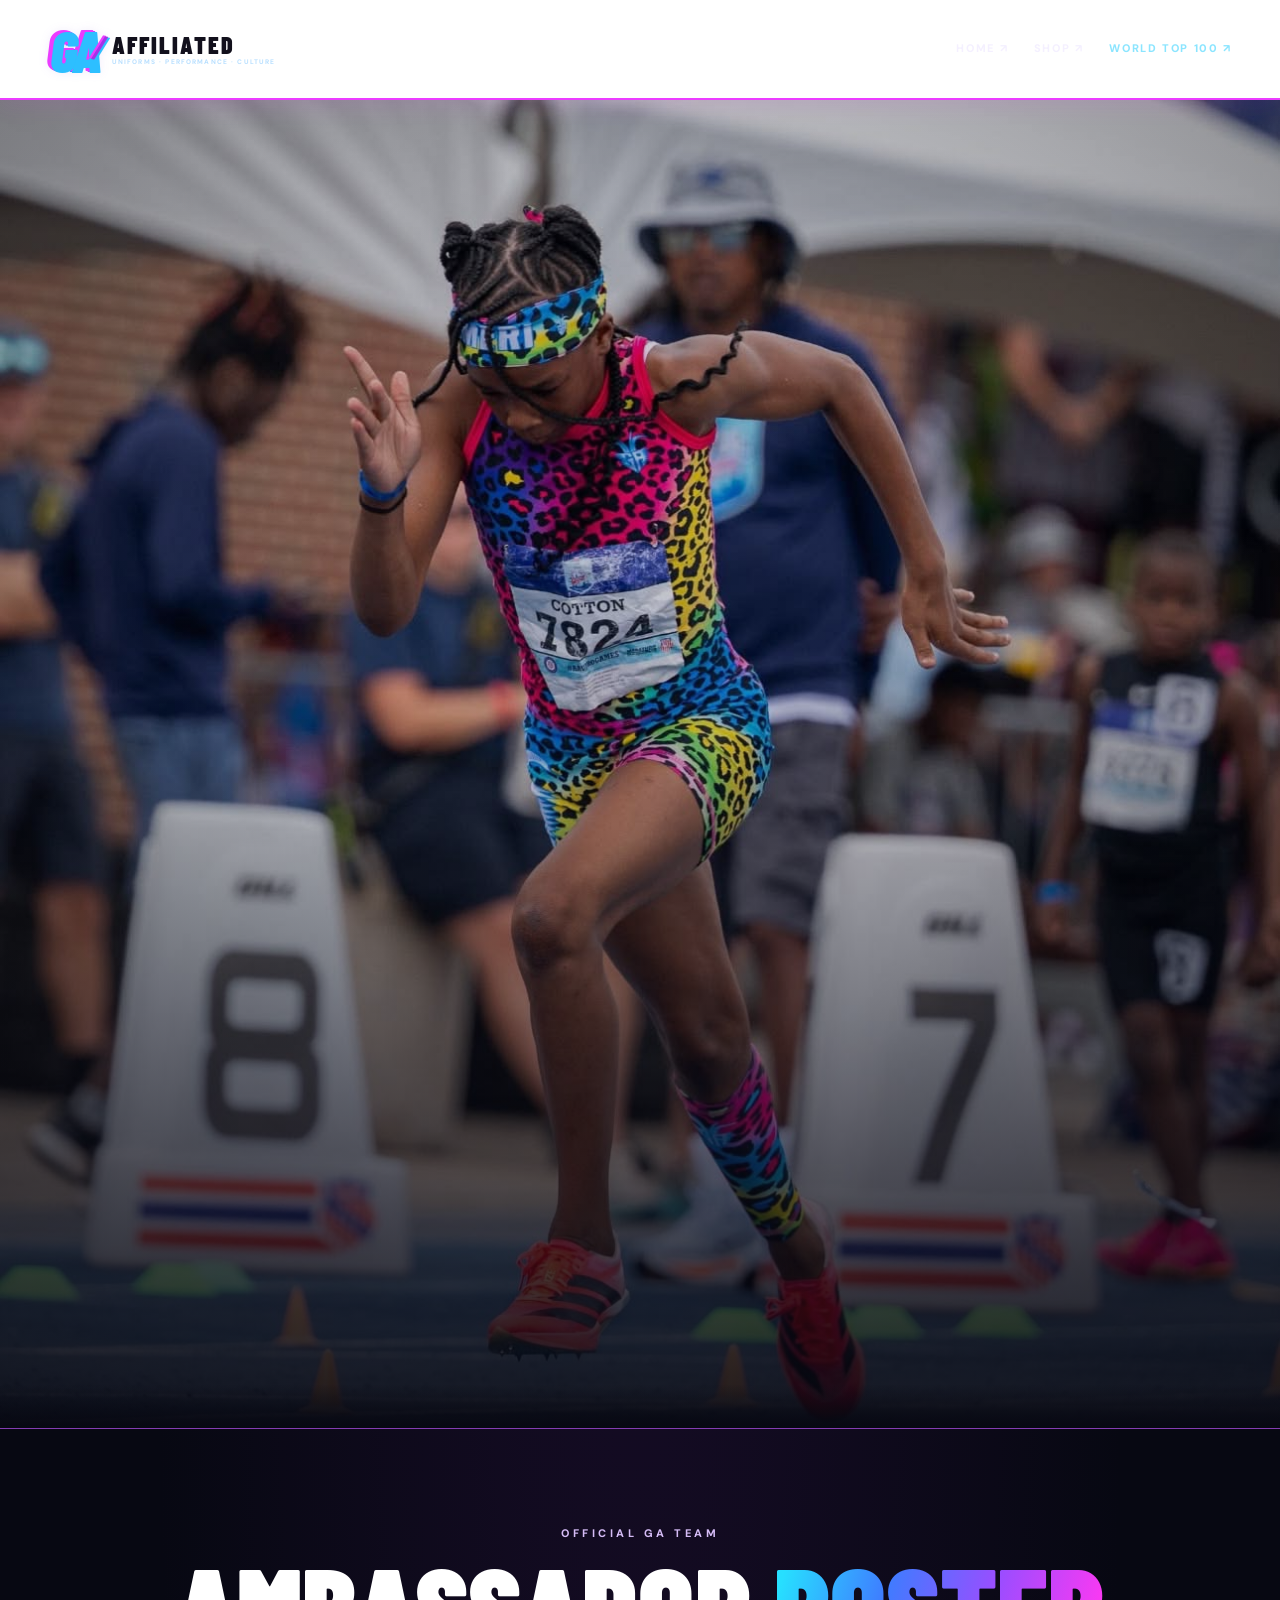
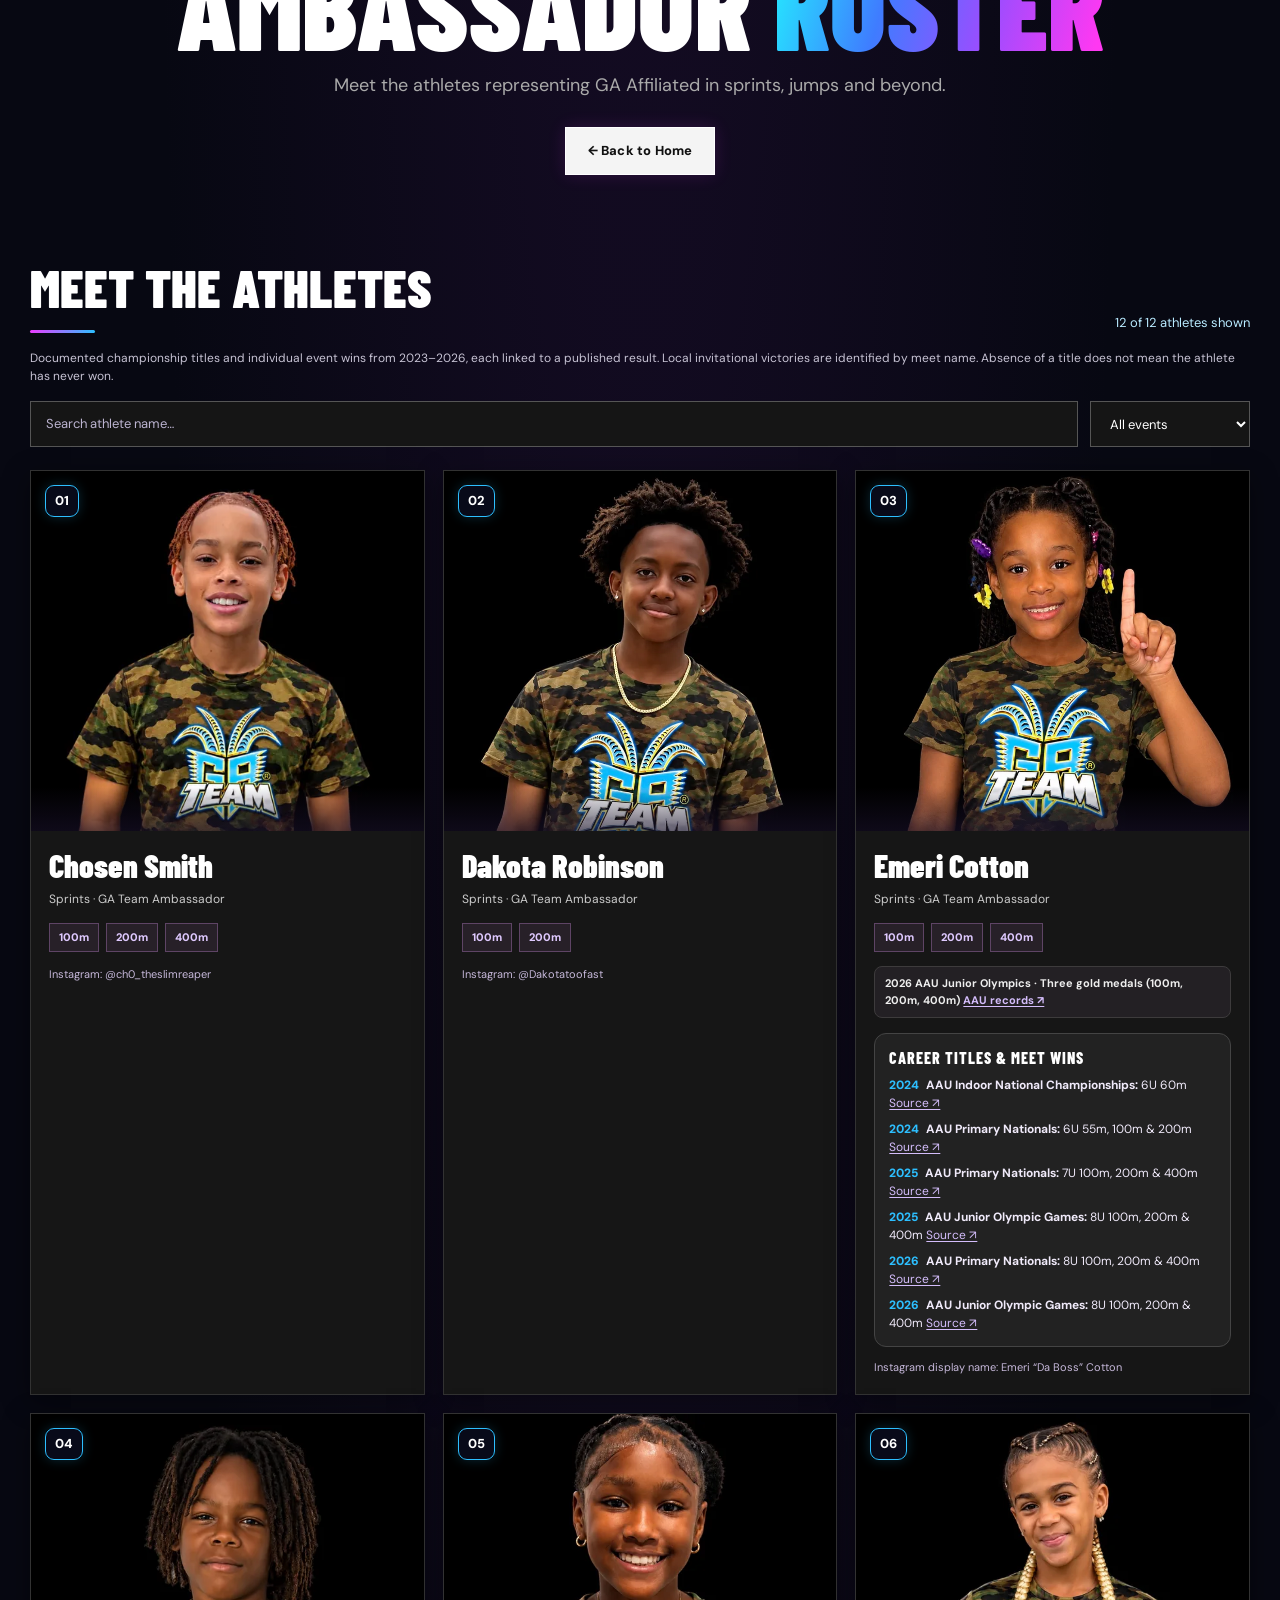
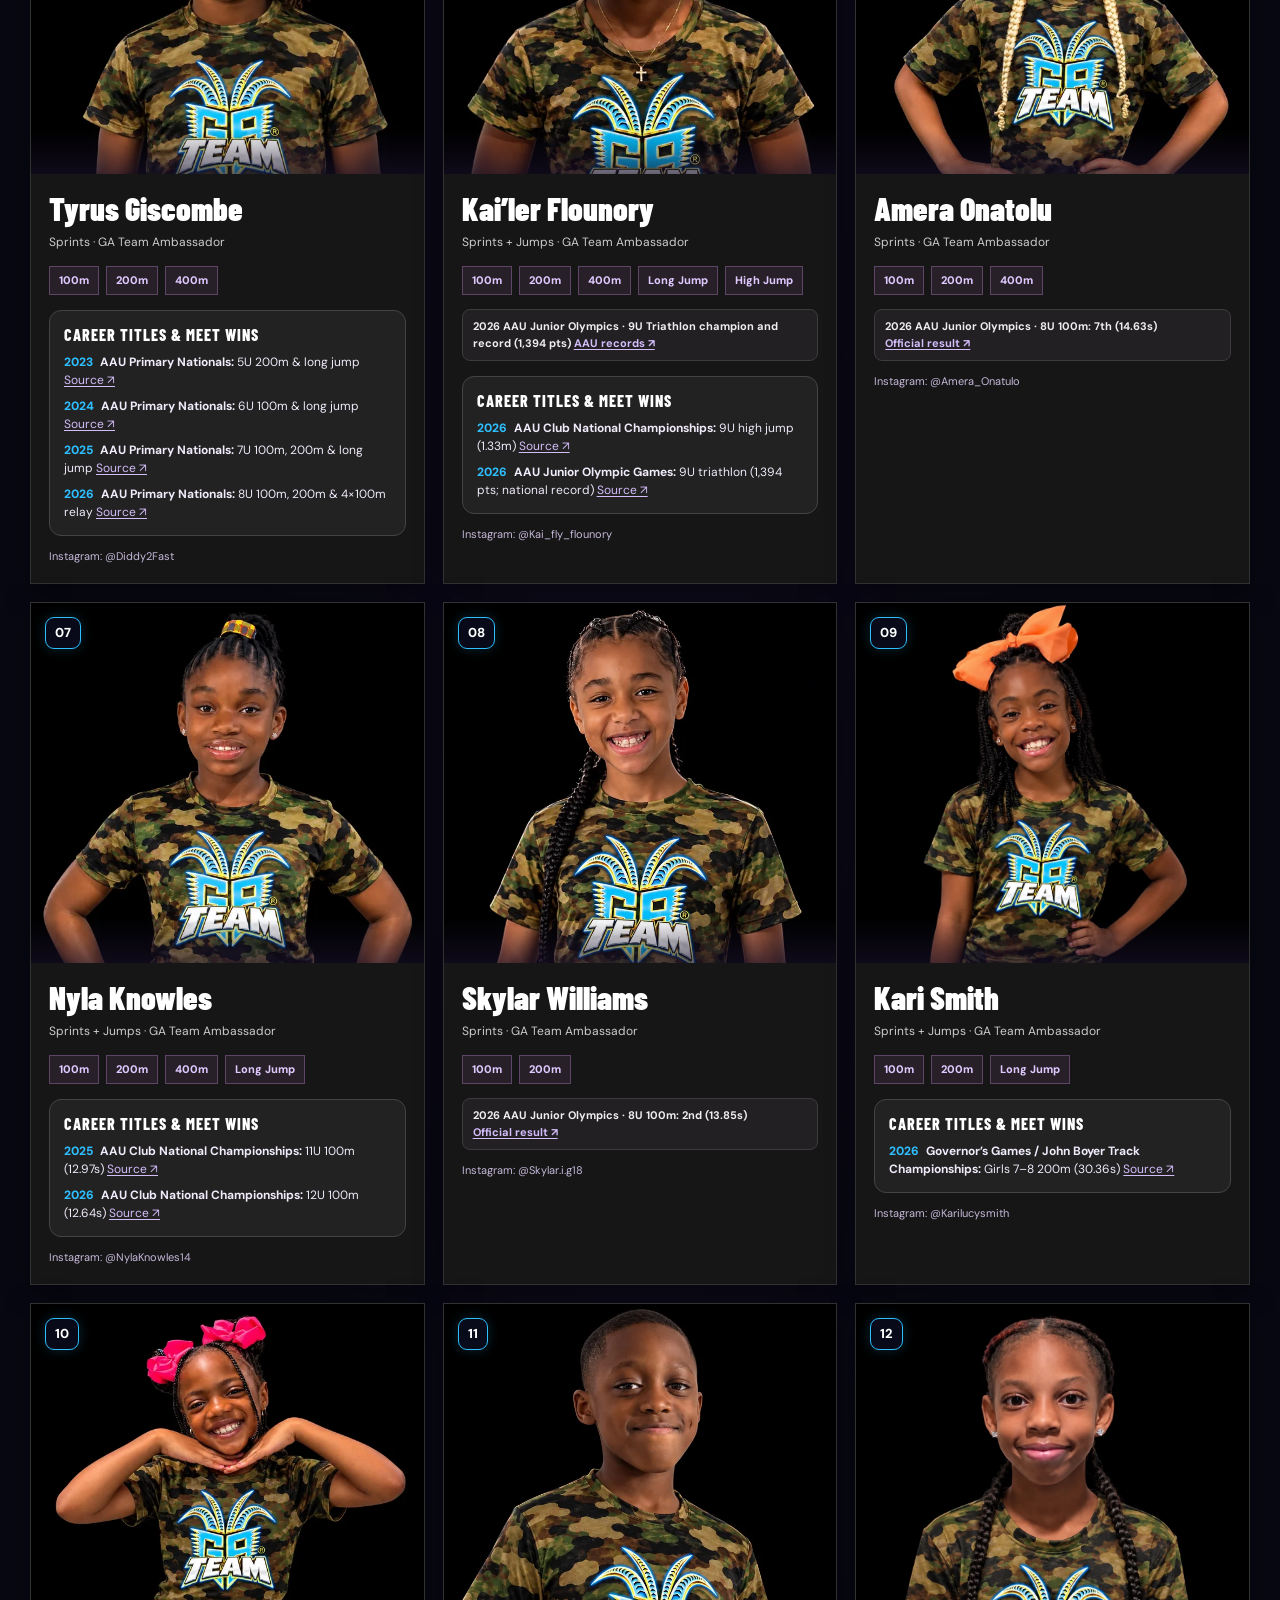
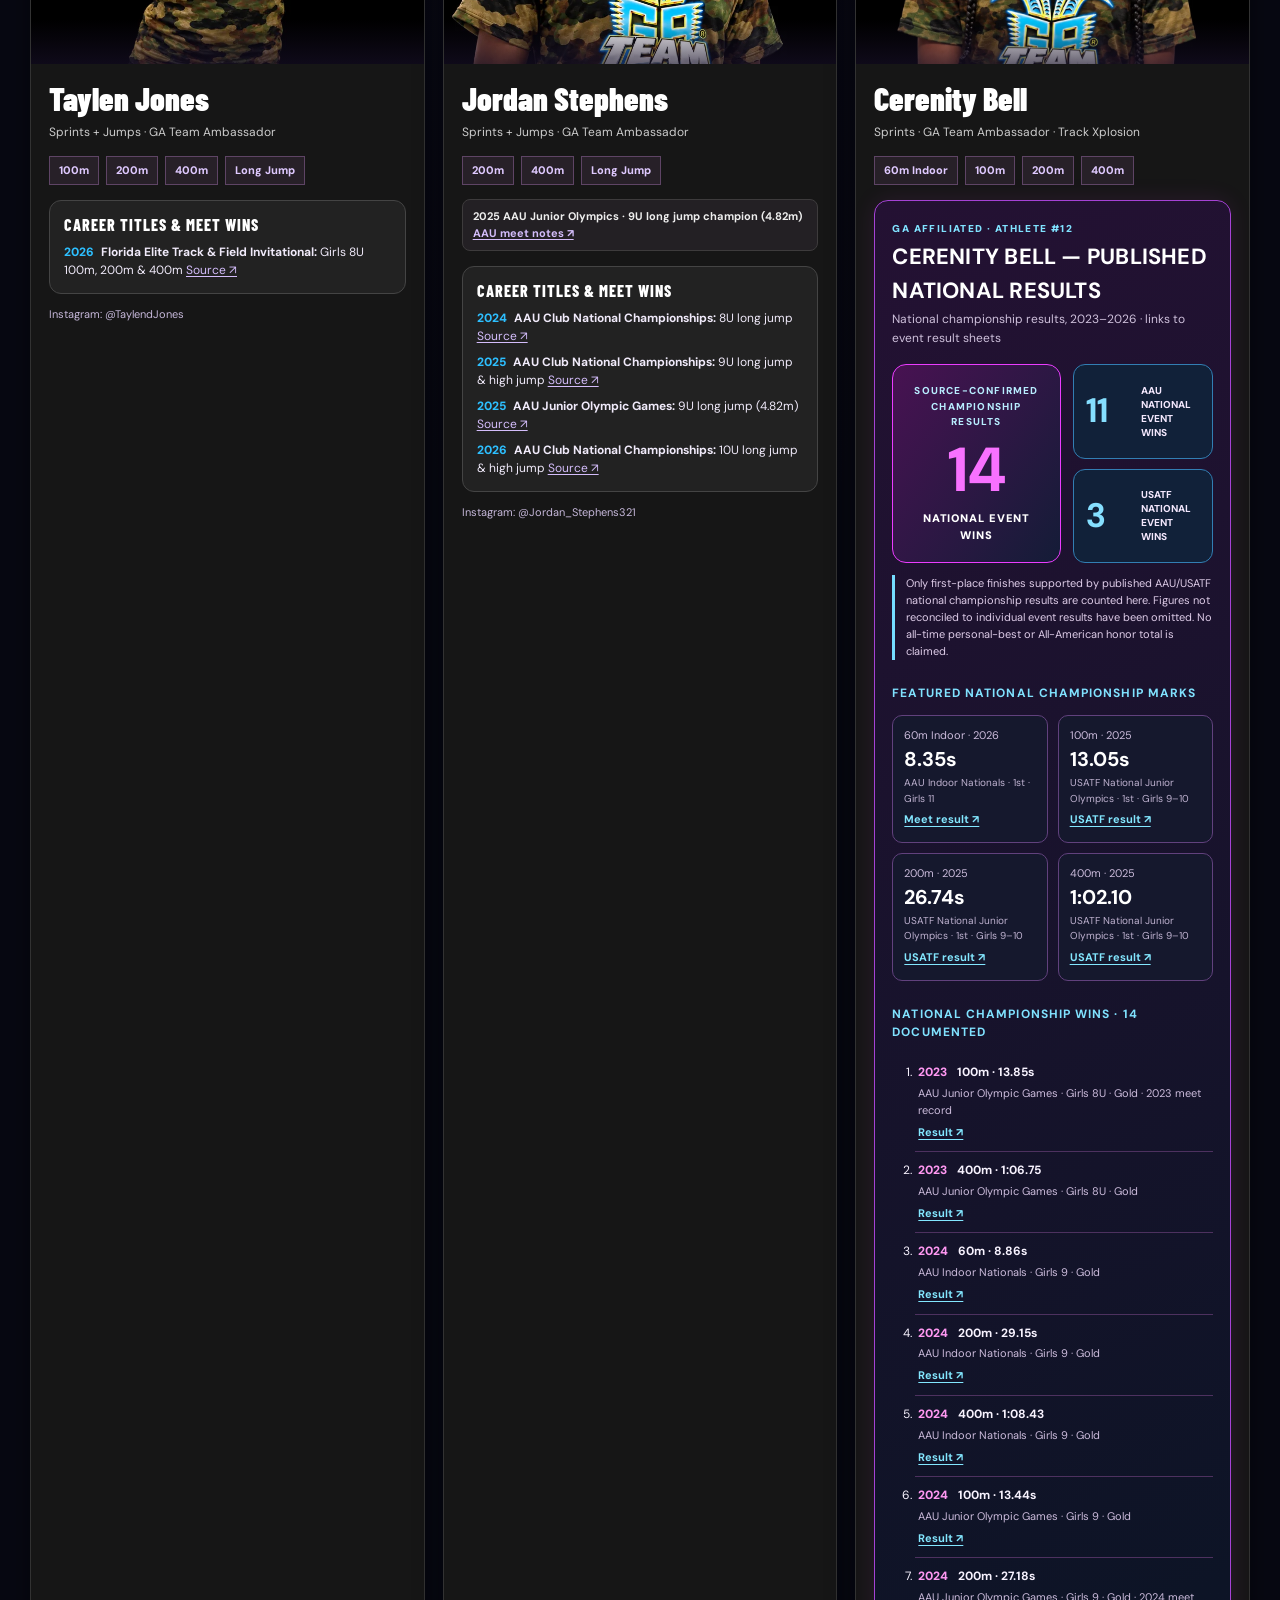
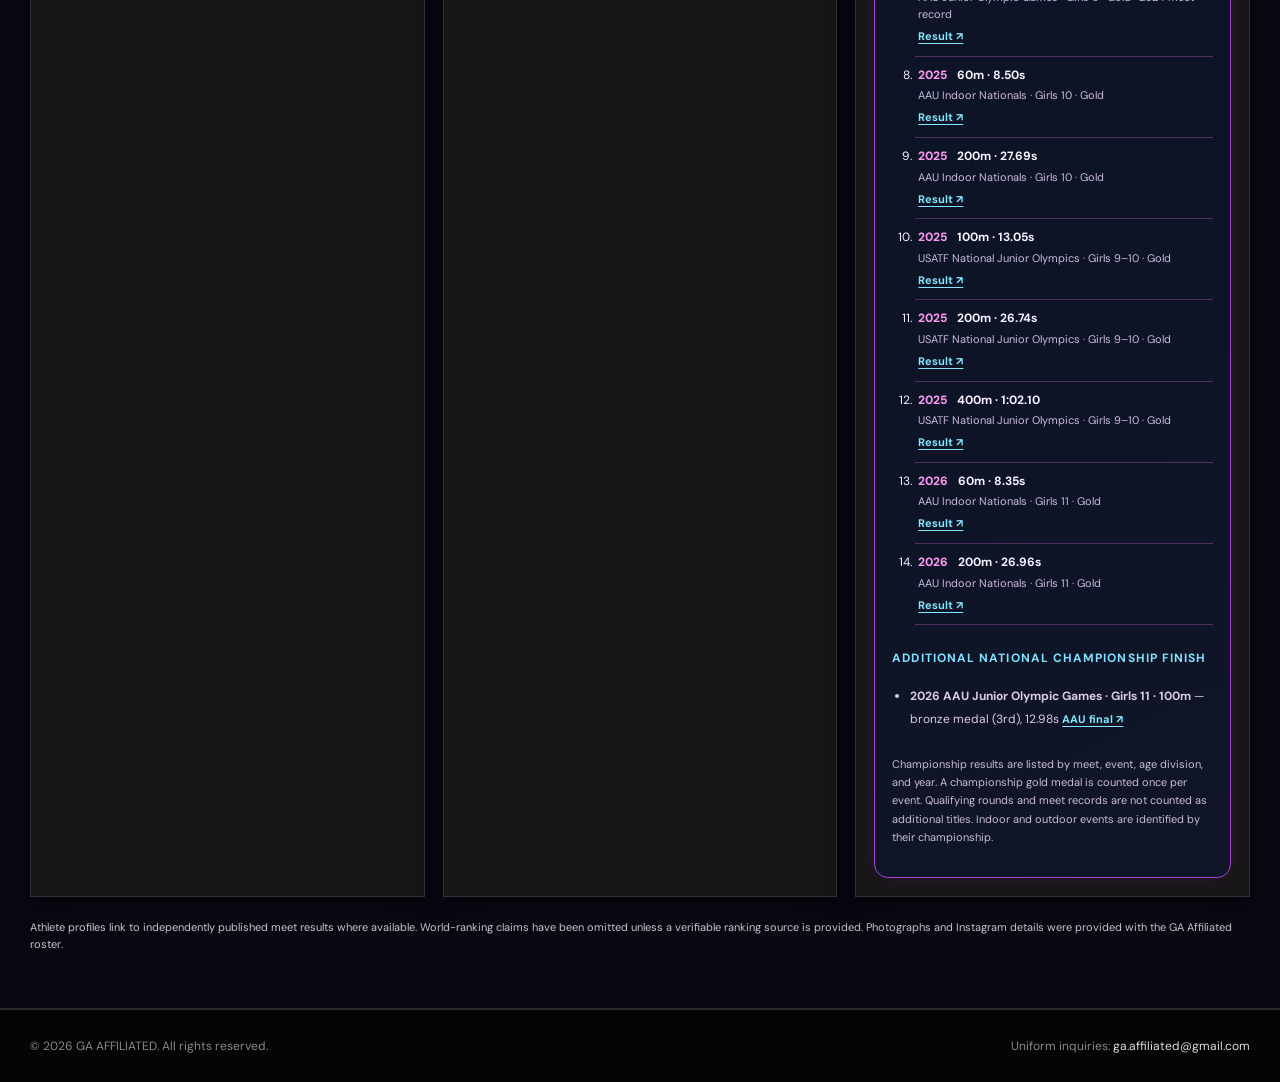
==== commit 5d13a0d3: "Add files via upload" ====
--- a/ambassadors.html
+++ b/ambassadors.html
@@ -1,191 +1,131 @@
 <!DOCTYPE html>
 
-<html lang="en"><head><meta charset="utf-8"/><meta content="width=device-width, initial-scale=1, viewport-fit=cover" name="viewport"/>
-<meta content="#080910" name="theme-color"/><meta content="GA Affiliated ambassador roster with 11 athlete profiles, published 2026 track and field results and source links." name="description"/>
-<title>GA Affiliated — 11 Athlete Roster &amp; Top Athlete Header</title>
-<style>
-:root{--bg:#090911;--surface:#151420;--card:#181725;--line:#41305d;--white:#fff;--muted:#a9a4be;--purple:#b752ff;--blue:#15bcff;--gold:#f5cc57}
-*{box-sizing:border-box}html{scroll-behavior:smooth}body{margin:0;background:var(--bg);color:var(--white);font-family:Inter,ui-sans-serif,system-ui,-apple-system,BlinkMacSystemFont,'Segoe UI',sans-serif}
-body:before{content:"";position:fixed;pointer-events:none;inset:0;background:radial-gradient(ellipse at 50% -20%,#48216d60,transparent 55%);z-index:-1}
-.wrap{max-width:1050px;margin:auto}header{position:relative;padding:28px 18px 24px;overflow:hidden;background:linear-gradient(155deg,#130e23,#080912 58%,#0a1725);border-bottom:1px solid #59407b}
-header:before{content:"";position:absolute;inset:-90px -40px;pointer-events:none;background:radial-gradient(ellipse at 20% 20%,#b02aff3d,transparent 42%),radial-gradient(ellipse at 80% 60%,#00b9ff2c,transparent 45%);filter:blur(4px)}
-.header-inner{position:relative;display:flex;justify-content:space-between;align-items:center;gap:12px}
-.wordmark{display:flex;align-items:center;gap:10px;text-decoration:none;color:inherit}.symbol{border:1px solid #8a53d8;border-radius:12px;padding:9px 10px;line-height:1;font-size:23px;font-weight:1000;font-style:italic;color:#fdfbff;text-shadow:-2px 0 #b347ff,2px 0 #00b7ff;box-shadow:inset 0 0 18px #4e2391,0 0 14px #8c3cff4b}
-.brand-text strong{display:block;font-size:14px;letter-spacing:2.5px}.brand-text span{display:block;color:#bca2d9;font-size:9px;letter-spacing:2px;margin-top:4px}
-.mail-link{text-decoration:none;display:inline-flex;align-items:center;gap:5px;color:#fff;font-size:11px;font-weight:700;padding:10px 12px;border:1px solid #8f52bd;border-radius:10px;background:#24162f}.mail-link:hover,.mail-link:focus-visible{border-color:#10bfff;outline:1px solid #10bfff}
-.hero-copy{position:relative;padding:35px 0 1px;text-align:center}
-.eyebrow{font-size:10px;font-weight:800;letter-spacing:4px;color:#caa7ff}h1{font-size:clamp(28px,7vw,58px);letter-spacing:-1.2px;line-height:1.02;margin:12px 0 10px;text-shadow:0 0 22px #8c3aff65}h1 em{font-style:normal;background:linear-gradient(90deg,#fff 20%,#db96ff 60%,#66d4ff);background-clip:text;color:transparent}
-.lead{font-size:13px;color:#c6bcd5;max-width:570px;margin:0 auto;line-height:1.5}
-main{padding:26px 15px 60px}.section-bar{display:flex;justify-content:space-between;align-items:flex-end;gap:12px;margin-bottom:14px}h2{font-size:17px;margin:0;letter-spacing:.7px}.subtitle{display:block;color:#998daa;font-size:11px;margin-top:5px}
-.gallery{display:grid;grid-auto-flow:column;grid-auto-columns:70%;gap:12px;overflow-x:auto;overscroll-behavior-x:contain;scroll-snap-type:x mandatory;scrollbar-width:thin;scrollbar-color:#7544ab #15111f;padding-bottom:12px}
-.gallery-item{border:1px solid #5f3f80;overflow:hidden;border-radius:15px;background:#000;height:285px;scroll-snap-align:center;box-shadow:0 3px 25px #32145645}
-.gallery-item img{width:100%;height:100%;display:block;object-fit:cover;object-position:center 25%}.hint{font-size:11px;color:#bcabcb;font-weight:600}
-.roster-heading{margin-top:32px}.tools{display:flex;flex-wrap:wrap;gap:10px;margin:17px 0 17px}.search,.filter{background:#16131f;color:#fff;border:1px solid #58436d;border-radius:10px;padding:12px 14px;font:inherit;font-size:13px;outline-offset:3px}
-.search{flex:1;min-width:190px}.filter{min-width:137px}.search:focus,.filter:focus{outline:1px solid #bc7dff;border-color:#bc7dff}
-.athletes{display:grid;grid-template-columns:1fr;gap:11px}.athlete-card[hidden]{display:none!important}.athlete-card{display:flex;align-items:flex-start;gap:14px;background:linear-gradient(120deg,#191525,#11131e);border:1px solid #4a365f;border-radius:14px;padding:15px 13px;min-height:112px}
-.roster-number{font-size:18px;font-weight:1000;color:#714b93;min-width:27px;line-height:1.3}.card-content{min-width:0;flex:1}.name-row{display:flex;gap:9px;align-items:center;flex-wrap:wrap}.name-row h3{font-size:16px;font-weight:800;letter-spacing:-.2px;margin:0}
-.rank{display:inline-block;padding:4px 7px;border:1px solid #bf9652;border-radius:999px;color:#ffe3a1;background:#4e381a68;font-size:10px;font-weight:900;white-space:nowrap}
-.discipline{color:#baafca;font-size:11px;margin:6px 0 11px}.events{display:flex;flex-wrap:wrap;gap:6px}.chip{padding:6px 9px;border-radius:6px;color:#cfefff;background:#102432;border:1px solid #245a7c;font-size:11px;font-weight:800}
-.empty{display:none;text-align:center;border:1px dashed #67557c;border-radius:14px;padding:25px;color:#ccb9e4}
-.note{margin-top:17px;font-size:11px;color:#aaa0b8;line-height:1.6}footer{border-top:1px solid #392b4b;padding:21px 15px 35px;color:#aaa1b4;text-align:center;font-size:11px;line-height:1.8}footer a{color:#c89eff}
-@media(min-width:650px){header{padding:28px 30px 42px}.hero-copy{padding:60px 0 22px}main{padding:35px 30px 65px}.gallery{grid-template-columns:repeat(3,1fr);grid-auto-flow:unset;overflow:visible}.gallery-item{height:365px}.athletes{grid-template-columns:repeat(2,minmax(0,1fr));gap:14px}.hint{display:none}}
-@media(prefers-reduced-motion:reduce){html{scroll-behavior:auto}}
+<html lang="en"><head><meta charset="utf-8"/><meta content="width=device-width, initial-scale=1" name="viewport"/><meta content="#070812" name="theme-color"/><meta content="Meet the 12 official GA Affiliated track and field ambassadors, see athlete photos and events." name="description"/><title>Ambassador Roster | GA Affiliated</title><link href="assets/favicon.svg" rel="icon" type="image/svg+xml"/><link href="styles.css" rel="stylesheet"/><link href="luxury.css" rel="stylesheet"/><style>.roster-page .header-inner{display:flex;justify-content:space-between}.roster-header-links{display:flex;gap:30px}.roster-header-links a{color:#111;text-decoration:none;font-size:11px;font-weight:800;letter-spacing:.15em}@media(max-width:520px){.roster-header-links{gap:12px}.roster-header-links a{font-size:9px}}</style>
+<style id="ga-cerenity-performance-styles">
 
+/* Cerenity Bell verified competition dossier — isolated from other ambassadors */
+.athlete[data-name="cerenity bell"] .ga-cb-results { margin-top:15px; background:linear-gradient(160deg,#160a27,#0a101d 66%,#0b0515);border:1px solid #8849bd;border-radius:14px;padding:20px 17px;color:#f3e9ff;line-height:1.55; }
+.athlete[data-name="cerenity bell"] .ga-cb-heading{margin:0 0 17px;display:block;}
+.athlete[data-name="cerenity bell"] .ga-cb-eyebrow{color:#75dcff;letter-spacing:.14em;font-size:10px;font-weight:900;}
+.athlete[data-name="cerenity bell"] .ga-cb-title{font-size:clamp(16px,2.7vw,22px);letter-spacing:.01em;margin:4px 0 2px;color:#fff;text-transform:uppercase;}
+.athlete[data-name="cerenity bell"] .ga-cb-sub{font-size:12px;color:#cec0db;margin:0 0 9px;}
+.athlete[data-name="cerenity bell"] .ga-cb-counts{display:grid;grid-template-columns:repeat(3,minmax(0,1fr));gap:8px;margin:13px 0;}
+.athlete[data-name="cerenity bell"] .ga-cb-counts>div{border:1px solid #6c377e;border-radius:10px;background:#261534;padding:12px 6px;text-align:center;}
+.athlete[data-name="cerenity bell"] .ga-cb-counts strong{display:block;color:#ff65ff;font-size:clamp(19px,3vw,29px);line-height:1.15;}
+.athlete[data-name="cerenity bell"] .ga-cb-counts span{font-size:10px;color:#ddd1e9;display:block;line-height:1.4;margin-top:3px;}
+.athlete[data-name="cerenity bell"] .ga-cb-countnote{font-size:11px;border-left:3px solid #75dcff;padding-left:11px;color:#decce8;margin:12px 0 19px;}
+.athlete[data-name="cerenity bell"] .ga-cb-results h5{color:#87e8ff;letter-spacing:.09em;font-size:12px;margin:24px 0 12px;text-transform:uppercase;}
+.athlete[data-name="cerenity bell"] .ga-cb-stats{display:grid;grid-template-columns:repeat(2,minmax(0,1fr));gap:10px;}
+.athlete[data-name="cerenity bell"] .ga-cb-stat{border-radius:10px;border:1px solid #403354;padding:11px;background:#151426;min-width:0;}
+.athlete[data-name="cerenity bell"] .ga-cb-stat span{display:block;font-size:11px;color:#cbbbdb;}
+.athlete[data-name="cerenity bell"] .ga-cb-stat strong{display:block;font-size:20px;color:#fff;line-height:1.25;margin:3px 0;}
+.athlete[data-name="cerenity bell"] .ga-cb-stat small{display:block;font-size:10px;color:#bfb2d0;}
+.athlete[data-name="cerenity bell"] .ga-cb-results a{color:#79dfff;text-underline-offset:3px;display:inline-block;font-weight:700;font-size:11px;margin-top:5px;overflow-wrap:anywhere;}
+.athlete[data-name="cerenity bell"] .ga-cb-win-list{padding-left:23px;margin:5px 0 18px;}
+.athlete[data-name="cerenity bell"] .ga-cb-win-list li{padding:9px 4px 10px 3px;border-bottom:1px solid #3d2b50;color:#f8f3ff;font-size:12px;}
+.athlete[data-name="cerenity bell"] .ga-cb-win-date{color:#ff92f2;font-weight:800;margin-right:7px;}
+.athlete[data-name="cerenity bell"] .ga-cb-win-event{display:block;font-size:11px;color:#cbbbdb;margin-top:3px;}
+.athlete[data-name="cerenity bell"] .ga-cb-other{padding-left:18px;margin:0 0 20px;}
+.athlete[data-name="cerenity bell"] .ga-cb-other li{padding:7px 0;color:#daccdf;font-size:12px;}
+.athlete[data-name="cerenity bell"] .ga-cb-footnote{font-size:11px;color:#cabcd6;line-height:1.65;margin-top:13px;}
+@media(max-width:480px){.athlete[data-name="cerenity bell"] .ga-cb-results{padding:13px 11px}.athlete[data-name="cerenity bell"] .ga-cb-stats{grid-template-columns:repeat(2,minmax(0,1fr));gap:7px}.athlete[data-name="cerenity bell"] .ga-cb-stat{padding:8px}.athlete[data-name="cerenity bell"] .ga-cb-stat strong{font-size:16px}.athlete[data-name="cerenity bell"] .ga-cb-counts span{font-size:9px}}
 
-/* GA ROSTER hero and matched ambassador photo */
-.roster-banner{position:relative;z-index:1;margin:16px auto 0;max-width:1050px;overflow:hidden;border:1px solid #60317f;border-radius:10px;background:#06020b}
-.roster-banner img{display:block;width:100%;height:auto;object-fit:contain}
-.hero-copy{padding-top:17px}
-.athlete-card.featured-ambassador{border-color:#9656d4;background:linear-gradient(120deg,#251635,#111827);box-shadow:0 0 19px #8032c91f}
-.ambassador-photo{flex:0 0 100px;width:100px;height:137px;border-radius:10px;overflow:hidden;background:#000;border:1px solid #8251ba}
-.ambassador-photo img{width:100%;height:100%;object-fit:cover;object-position:center 22%;display:block}
-.ig-line{margin:11px 0 0;color:#d5b9f3;font-size:11px;line-height:1.45;font-weight:650}
-@media(max-width:380px){.ambassador-photo{width:84px;flex-basis:84px;height:121px}.athlete-card.featured-ambassador{gap:9px;padding:12px 9px}.roster-number{min-width:19px}}
-@media(min-width:650px){.ambassador-photo{width:111px;flex-basis:111px;height:149px}}
+/* Screenshot-supplied Cerenity Bell career totals; titles reported pending full audit. */
+.athlete[data-name="cerenity bell"] .ga-cb-hero-awards{display:grid;grid-template-columns:minmax(0,1.2fr) minmax(0,1fr);gap:12px;margin:15px 0 10px}
+.athlete[data-name="cerenity bell"] .ga-cb-hero-total{padding:18px 12px;display:flex;flex-direction:column;justify-content:center;text-align:center;border:1px solid #df6cf3;border-radius:14px;background:linear-gradient(140deg,#341046,#14112e)}
+.athlete[data-name="cerenity bell"] .ga-cb-hero-kicker{font-size:10px;letter-spacing:.12em;color:#b8edff;font-weight:800}
+.athlete[data-name="cerenity bell"] .ga-cb-hero-total>strong{color:#ff69ff;font-size:clamp(40px,7vw,62px);line-height:1.1;margin:6px 0}
+.athlete[data-name="cerenity bell"] .ga-cb-hero-label{color:#fff;font-weight:900;font-size:11px;letter-spacing:.08em}
+.athlete[data-name="cerenity bell"] .ga-cb-hero-breakdown{display:grid;gap:10px}
+.athlete[data-name="cerenity bell"] .ga-cb-hero-breakdown>div{display:flex;align-items:center;gap:10px;padding:12px;border:1px solid #46395b;border-radius:12px;background:#20152c}
+.athlete[data-name="cerenity bell"] .ga-cb-hero-breakdown strong{font-size:clamp(24px,4vw,34px);min-width:45px;color:#83e7ff}
+.athlete[data-name="cerenity bell"] .ga-cb-hero-breakdown span{font-weight:800;color:#f3e7fd;font-size:10px;line-height:1.4}
+.athlete[data-name="cerenity bell"] .ga-cb-hero-honors{background:#111e30;border:1px solid #36768b;border-radius:12px;padding:16px;display:flex;justify-content:space-between;gap:12px;align-items:center}
+.athlete[data-name="cerenity bell"] .ga-cb-honors-main{display:flex;flex-direction:column;gap:2px}
+.athlete[data-name="cerenity bell"] .ga-cb-honors-main strong{font-size:clamp(29px,5vw,44px);line-height:1;color:#85eaff}
+.athlete[data-name="cerenity bell"] .ga-cb-honors-main span{font-size:11px;font-weight:900;letter-spacing:.06em;color:#f8f4ff}
+.athlete[data-name="cerenity bell"] .ga-cb-honors-breakdown{display:flex;flex-direction:column;gap:8px;font-size:12px;color:#eae5f5;white-space:nowrap}
+.athlete[data-name="cerenity bell"] .ga-cb-honors-breakdown strong{color:#ff8bea;font-size:15px}
+.athlete[data-name="cerenity bell"] .ga-cb-audit-counts{display:grid;grid-template-columns:repeat(2,minmax(0,1fr));gap:10px;margin:12px 0 12px}
+.athlete[data-name="cerenity bell"] .ga-cb-audit-counts>div{border-radius:10px;border:1px solid #413451;background:#171323;padding:10px;display:flex;gap:9px;align-items:center}
+.athlete[data-name="cerenity bell"] .ga-cb-audit-counts strong{font-size:20px;color:#fa9bff}
+.athlete[data-name="cerenity bell"] .ga-cb-audit-counts span{font-size:10px;color:#d7cbdf;line-height:1.4}
+@media(max-width:430px){.athlete[data-name="cerenity bell"] .ga-cb-hero-awards{grid-template-columns:1fr 1fr;gap:7px}.athlete[data-name="cerenity bell"] .ga-cb-hero-total{padding:11px 6px}.athlete[data-name="cerenity bell"] .ga-cb-hero-breakdown>div{padding:8px;gap:5px}.athlete[data-name="cerenity bell"] .ga-cb-hero-breakdown strong{min-width:25px;font-size:24px}.athlete[data-name="cerenity bell"] .ga-cb-hero-breakdown span{font-size:9px}.athlete[data-name="cerenity bell"] .ga-cb-hero-honors{padding:11px 9px}}
+</style>
+<style id="ga-affiliated-official-roster-colors">
+/* GA AFFILIATED: neon magenta #EB3CFF | electric blue #2DBFFF | midnight #070812 */
+body.roster-page{--ga-magenta:#eb3cff;--ga-blue:#2dbfff;--ga-night:#070812;--bg:#070812;--panel:#101322;--panel2:#191329;--line:#5c2f83;--text:#fff;--muted:#cbc6d8;--magenta:#eb3cff;--cyan:#2dbfff;background:radial-gradient(ellipse at 50% 0%,#37145155,transparent 55%),#070812;color:#fff}
+.roster-page .site-header{background:linear-gradient(90deg,#070812,#190e29 55%,#071524);border-bottom:2px solid #eb3cff;box-shadow:0 5px 22px #eb3cff18}
+.roster-page .header-logo{color:#fff;text-decoration:none}
+.roster-page .header-logo .logo-mark{color:#fff;text-shadow:2px 1px 0 #2dbfff,-2px -1px 0 #eb3cff}
+.roster-page .header-logo .mark-slash{color:#eb3cff}
+.roster-page .header-logo .logo-copy small{color:#b7dfff}
+.roster-page .roster-header-links{display:flex;flex-wrap:wrap;align-items:center;justify-content:flex-end;gap:clamp(10px,2vw,27px)}
+.roster-page .roster-header-links a{color:#f4f0ff;text-decoration:none;transition:color .2s}
+.roster-page .roster-header-links a:hover,.roster-page .roster-header-links a:last-child{color:#8be5ff}
+.roster-page .banner{background:#050309;border-bottom:1px solid #843cb2}
+.roster-page .banner img{display:block;width:100%;height:auto;object-fit:contain}
+.roster-page .roster-intro .eyebrow{color:#85e5ff}
+.roster-page .roster-intro .display{color:#fff}
+.roster-page .roster-intro .gradient{background:linear-gradient(105deg,#eb3cff 6%,#fff 49%,#2dbfff 96%);-webkit-background-clip:text;background-clip:text;color:transparent;-webkit-text-fill-color:transparent}
+.roster-page .roster-intro .lead{color:#d5d0df}
+.roster-page .btn-secondary{background:linear-gradient(112deg,#3a174c,#142b53);color:#fff;border:1px solid #eb3cff;box-shadow:0 0 18px #eb3cff23}
+.roster-page .btn-secondary:hover{border-color:#2dbfff;color:#fff}
+.roster-page .roster-topline h2{color:#fff}
+.roster-page .roster-topline h2:after{content:"";display:block;width:65px;height:3px;margin-top:11px;background:linear-gradient(90deg,#eb3cff,#2dbfff);border-radius:5px}
+.roster-page .count{color:#b8eaff}
+.roster-page .career-roster-disclaimer,.roster-page .fineprint{color:#c7c3d4}
+.roster-page .controls input,.roster-page .controls select{background:#111527;color:#fff;border:1px solid #73429a}
+.roster-page .controls input::placeholder{color:#bcb4d1}
+.roster-page .athlete{background:linear-gradient(150deg,#20112e,#11162b 66%,#0d1b2d);border:1px solid #653783;box-shadow:0 7px 26px #0006;transition:border-color .2s,box-shadow .2s}
+.roster-page .athlete:hover{border-color:#eb3cff;box-shadow:0 0 25px #eb3cff20}
+.roster-page .athlete-visual{background:#101120}
+.roster-page .athlete-visual:after{content:"";position:absolute;inset:auto 0 0;height:44px;background:linear-gradient(transparent,#160f26a9);pointer-events:none}
+.roster-page .number{z-index:1;background:#090c1ce8;border:1px solid #2dbfff;color:#fff;box-shadow:0 0 12px #2dbfff35}
+.roster-page .athlete h3{color:#fff}
+.roster-page .athlete-category{color:#ebb5ff}
+.roster-page .chip{background:#0c2239;color:#b8eaff;border:1px solid #2388c3}
+.roster-page .result{background:#26132e;color:#faeeff;border:1px solid #8841ac}
+.roster-page .result a,.roster-page .career-honors a{color:#9beaff}
+.roster-page .career-honors{background:linear-gradient(140deg,#32163e,#10223d);border:1px solid #7540a0}
+.roster-page .career-honors h4{color:#fff}
+.roster-page .career-honors .honor-year{color:#2dbfff}
+.roster-page .career-honors li{color:#f0eafa}
+.roster-page .footer{border-top:2px solid #7439a4;background:#070812}
+.roster-page .footer a{color:#a0e9ff}
+.roster-page .empty{border-color:#803ca6;color:#eee1ff}
+.roster-page .athlete[data-name="cerenity bell"] .ga-cb-results{background:linear-gradient(155deg,#241133,#0d1426 63%,#101528);border:1px solid #a542d5;color:#fff;box-shadow:0 0 24px #eb3cff18}
+.roster-page .athlete[data-name="cerenity bell"] .ga-cb-eyebrow,.roster-page .athlete[data-name="cerenity bell"] .ga-cb-results h5{color:#80e2ff}
+.roster-page .athlete[data-name="cerenity bell"] .ga-cb-hero-total{background:linear-gradient(125deg,#481252,#141c37);border-color:#eb3cff}
+.roster-page .athlete[data-name="cerenity bell"] .ga-cb-hero-total>strong{color:#f871ff}
+.roster-page .athlete[data-name="cerenity bell"] .ga-cb-hero-breakdown>div{background:#112139;border:1px solid #327eb3}
+.roster-page .athlete[data-name="cerenity bell"] .ga-cb-hero-breakdown strong{color:#85dfff}
+.roster-page .athlete[data-name="cerenity bell"] .ga-cb-stat{background:#15182d;border:1px solid #61417d}
+.roster-page .athlete[data-name="cerenity bell"] .ga-cb-results a{color:#83e7ff}
+.roster-page .athlete[data-name="cerenity bell"] .ga-cb-win-date{color:#ff98f2}
+.roster-page .athlete[data-name="cerenity bell"] .ga-cb-win-list li{border-bottom-color:#4d315f}
+.roster-page :is(a,button,input,select):focus-visible{outline:3px solid #2dbfff;outline-offset:3px}
+@media(max-width:580px){.roster-page .roster-header-links{gap:10px}.roster-page .roster-header-links a{font-size:9px;letter-spacing:.08em}}
+@media(prefers-reduced-motion:reduce){.roster-page .athlete,.roster-page .roster-header-links a{transition:none}}
+</style>
+</head><body class="roster-page">
+<header class="site-header" id="top"><div class="header-inner"><a aria-label="GA Affiliated homepage" class="header-logo" href="index.html"><span class="logo-mark">GA<span class="mark-slash">/</span></span><span class="logo-copy">AFFILIATED<small>UNIFORMS · PERFORMANCE · CULTURE</small></span></a><div class="roster-header-links"><a href="index.html">HOME ↗</a><a href="index.html#shop">SHOP ↗</a><a href="world-top-100.html">WORLD TOP 100 ↗</a></div></div></header><div class="banner"><img alt="GA Affiliated neon purple and electric blue winged logo with lightning" fetchpriority="high" height="614" src="assets/ga-header.jpg" width="1536"/></div>
+<main class="container"><section class="roster-intro"><p class="eyebrow">OFFICIAL GA TEAM</p><h1 class="display">AMBASSADOR <span class="gradient">ROSTER</span></h1><p class="lead">Meet the athletes representing GA Affiliated in sprints, jumps and beyond.</p><a class="btn btn-secondary" href="index.html">← Back to Home</a></section>
+<section aria-label="Track and field ambassador roster"><div class="roster-topline"><h2>MEET THE ATHLETES</h2><span aria-live="polite" class="count" id="athlete-count">12 of 12 athletes shown</span></div><p class="career-roster-disclaimer">Documented championship titles and individual event wins from 2023–2026, each linked to a published result. Local invitational victories are identified by meet name. Absence of a title does not mean the athlete has never won.</p><div class="controls"><input aria-label="Search athlete name" id="athlete-search" placeholder="Search athlete name…" type="search"/><select aria-label="Filter athletes by event" id="event-filter"><option value="">All events</option><option value="60m">60m (Indoor)</option><option value="100m">100m</option><option value="200m">200m</option><option value="400m">400m</option><option value="Long Jump">Long Jump</option><option value="High Jump">High Jump</option></select></div><div class="athlete-grid" id="athlete-grid"><article class="athlete" data-events="100m|200m|400m" data-name="chosen smith"><div class="athlete-visual"><img alt="GA Affiliated ambassador Chosen Smith" loading="lazy" src="assets/ambassadors/chosen-smith.webp"/><span class="number">01</span></div><div class="athlete-body"><h3>Chosen Smith</h3><p class="athlete-category">Sprints · GA Team Ambassador</p><div class="chips"><span class="chip">100m</span><span class="chip">200m</span><span class="chip">400m</span></div><p class="athlete-social">Instagram: @ch0_theslimreaper</p></div></article><article class="athlete" data-events="100m|200m" data-name="dakota robinson"><div class="athlete-visual"><img alt="GA Affiliated ambassador Dakota Robinson" loading="lazy" src="assets/ambassadors/dakota-robinson.webp"/><span class="number">02</span></div><div class="athlete-body"><h3>Dakota Robinson</h3><p class="athlete-category">Sprints · GA Team Ambassador</p><div class="chips"><span class="chip">100m</span><span class="chip">200m</span></div><p class="athlete-social">Instagram: @Dakotatoofast</p></div></article><article class="athlete" data-events="100m|200m|400m" data-name="emeri cotton"><div class="athlete-visual"><img alt="GA Affiliated ambassador Emeri Cotton" loading="lazy" src="assets/ambassadors/emeri-cotton.webp"/><span class="number">03</span></div><div class="athlete-body"><h3>Emeri Cotton</h3><p class="athlete-category">Sprints · GA Team Ambassador</p><div class="chips"><span class="chip">100m</span><span class="chip">200m</span><span class="chip">400m</span></div><p class="result">2026 AAU Junior Olympics · Three gold medals (100m, 200m, 400m) <a aria-label="View source for this athlete achievement" href="https://image.aausports.org/sports/athletics/results/2026/jogames/meetnotes.htm" rel="noopener noreferrer" target="_blank">AAU records ↗</a></p><div class="career-honors"><h4>Career Titles &amp; Meet Wins</h4><ul><li><span class="honor-year">2024</span><span class="honor-meet">AAU Indoor National Championships:</span> 6U 60m <a aria-label="Official results source for emeri cotton 2024 title" href="https://image.aausports.org/dnn/athletics/2024/Indoor/Indoor-Nationals-Final-Results.pdf" rel="noopener noreferrer" target="_blank">Source ↗</a></li><li><span class="honor-year">2024</span><span class="honor-meet">AAU Primary Nationals:</span> 6U 55m, 100m &amp; 200m <a aria-label="Official results source for emeri cotton 2024 title" href="https://image.aausports.org/sports/athletics/results/2024/primary/meetnotes.htm" rel="noopener noreferrer" target="_blank">Source ↗</a></li><li><span class="honor-year">2025</span><span class="honor-meet">AAU Primary Nationals:</span> 7U 100m, 200m &amp; 400m <a aria-label="Official results source for emeri cotton 2025 title" href="https://image.aausports.org/sports/athletics/results/2025/primary/meetnotes.htm" rel="noopener noreferrer" target="_blank">Source ↗</a></li><li><span class="honor-year">2025</span><span class="honor-meet">AAU Junior Olympic Games:</span> 8U 100m, 200m &amp; 400m <a aria-label="Official results source for emeri cotton 2025 title" href="https://aau.youthrunner.com/news/story/emeri-cotton-wins-triple-crown-and-joel-ferrell-award-at-aau-junior-olympic-games" rel="noopener noreferrer" target="_blank">Source ↗</a></li><li><span class="honor-year">2026</span><span class="honor-meet">AAU Primary Nationals:</span> 8U 100m, 200m &amp; 400m <a aria-label="Official results source for emeri cotton 2026 title" href="https://image.aausports.org/sports/athletics/results/2026/primary/meetnotes.htm" rel="noopener noreferrer" target="_blank">Source ↗</a></li><li><span class="honor-year">2026</span><span class="honor-meet">AAU Junior Olympic Games:</span> 8U 100m, 200m &amp; 400m <a aria-label="Official results source for emeri cotton 2026 title" href="https://image.aausports.org/sports/athletics/results/2026/jogames/meetnotes.htm" rel="noopener noreferrer" target="_blank">Source ↗</a></li></ul></div><p class="athlete-social">Instagram display name: Emeri “Da Boss” Cotton</p></div></article><article class="athlete" data-events="100m|200m|400m" data-name="tyrus giscombe"><div class="athlete-visual"><img alt="GA Affiliated ambassador Tyrus Giscombe" loading="lazy" src="assets/ambassadors/tyrus-giscombe.webp"/><span class="number">04</span></div><div class="athlete-body"><h3>Tyrus Giscombe</h3><p class="athlete-category">Sprints · GA Team Ambassador</p><div class="chips"><span class="chip">100m</span><span class="chip">200m</span><span class="chip">400m</span></div><div class="career-honors"><h4>Career Titles &amp; Meet Wins</h4><ul><li><span class="honor-year">2023</span><span class="honor-meet">AAU Primary Nationals:</span> 5U 200m &amp; long jump <a aria-label="Official results source for tyrus giscombe 2023 title" href="https://image.aausports.org/sports/athletics/results/2025/primary/meetnotes.htm" rel="noopener noreferrer" target="_blank">Source ↗</a></li><li><span class="honor-year">2024</span><span class="honor-meet">AAU Primary Nationals:</span> 6U 100m &amp; long jump <a aria-label="Official results source for tyrus giscombe 2024 title" href="https://image.aausports.org/sports/athletics/results/2025/primary/meetnotes.htm" rel="noopener noreferrer" target="_blank">Source ↗</a></li><li><span class="honor-year">2025</span><span class="honor-meet">AAU Primary Nationals:</span> 7U 100m, 200m &amp; long jump <a aria-label="Official results source for tyrus giscombe 2025 title" href="https://image.aausports.org/sports/athletics/results/2025/primary/meetnotes.htm" rel="noopener noreferrer" target="_blank">Source ↗</a></li><li><span class="honor-year">2026</span><span class="honor-meet">AAU Primary Nationals:</span> 8U 100m, 200m &amp; 4×100m relay <a aria-label="Official results source for tyrus giscombe 2026 title" href="https://image.aausports.org/sports/athletics/results/2026/primary/meetnotes.htm" rel="noopener noreferrer" target="_blank">Source ↗</a></li></ul></div><p class="athlete-social">Instagram: @Diddy2Fast</p></div></article><article class="athlete" data-events="100m|200m|400m|Long Jump|High Jump" data-name="kai’ler flounory"><div class="athlete-visual"><img alt="GA Affiliated ambassador Kai’ler Flounory" loading="lazy" src="assets/ambassadors/kai-ler-flounory.webp"/><span class="number">05</span></div><div class="athlete-body"><h3>Kai’ler Flounory</h3><p class="athlete-category">Sprints + Jumps · GA Team Ambassador</p><div class="chips"><span class="chip">100m</span><span class="chip">200m</span><span class="chip">400m</span><span class="chip">Long Jump</span><span class="chip">High Jump</span></div><p class="result">2026 AAU Junior Olympics · 9U Triathlon champion and record (1,394 pts) <a aria-label="View source for this athlete achievement" href="https://image.aausports.org/sports/athletics/results/2026/jogames/meetnotes.htm" rel="noopener noreferrer" target="_blank">AAU records ↗</a></p><div class="career-honors"><h4>Career Titles &amp; Meet Wins</h4><ul><li><span class="honor-year">2026</span><span class="honor-meet">AAU Club National Championships:</span> 9U high jump (1.33m) <a aria-label="Official results source for kai’ler flounory 2026 title" href="https://image.aausports.org/sports/athletics/results/2026/club/meetnotes.htm" rel="noopener noreferrer" target="_blank">Source ↗</a></li><li><span class="honor-year">2026</span><span class="honor-meet">AAU Junior Olympic Games:</span> 9U triathlon (1,394 pts; national record) <a aria-label="Official results source for kai’ler flounory 2026 title" href="https://image.aausports.org/sports/athletics/results/2026/jogames/meetnotes.htm" rel="noopener noreferrer" target="_blank">Source ↗</a></li></ul></div><p class="athlete-social">Instagram: @Kai_fly_flounory</p></div></article><article class="athlete" data-events="100m|200m|400m" data-name="amera onatolu"><div class="athlete-visual"><img alt="GA Affiliated ambassador Amera Onatolu" loading="lazy" src="assets/ambassadors/amera-onatulo.webp"/><span class="number">06</span></div><div class="athlete-body"><h3>Amera Onatolu</h3><p class="athlete-category">Sprints · GA Team Ambassador</p><div class="chips"><span class="chip">100m</span><span class="chip">200m</span><span class="chip">400m</span></div><p class="result">2026 AAU Junior Olympics · 8U 100m: 7th (14.63s) <a aria-label="View source for this athlete achievement" href="https://image.aausports.org/sports/athletics/results/2026/jogames/Day8.htm" rel="noopener noreferrer" target="_blank">Official result ↗</a></p><p class="athlete-social">Instagram: @Amera_Onatulo</p></div></article><article class="athlete" data-events="100m|200m|400m|Long Jump" data-name="nyla knowles"><div class="athlete-visual"><img alt="GA Affiliated ambassador Nyla Knowles" loading="lazy" src="assets/ambassadors/nyla-knowles.webp"/><span class="number">07</span></div><div class="athlete-body"><h3>Nyla Knowles</h3><p class="athlete-category">Sprints + Jumps · GA Team Ambassador</p><div class="chips"><span class="chip">100m</span><span class="chip">200m</span><span class="chip">400m</span><span class="chip">Long Jump</span></div><div class="career-honors"><h4>Career Titles &amp; Meet Wins</h4><ul><li><span class="honor-year">2025</span><span class="honor-meet">AAU Club National Championships:</span> 11U 100m (12.97s) <a aria-label="Official results source for nyla knowles 2025 title" href="https://image.aausports.org/sports/athletics/results/2026/club/meetnotes.htm" rel="noopener noreferrer" target="_blank">Source ↗</a></li><li><span class="honor-year">2026</span><span class="honor-meet">AAU Club National Championships:</span> 12U 100m (12.64s) <a aria-label="Official results source for nyla knowles 2026 title" href="https://image.aausports.org/sports/athletics/results/2026/club/meetnotes.htm" rel="noopener noreferrer" target="_blank">Source ↗</a></li></ul></div><p class="athlete-social">Instagram: @NylaKnowles14</p></div></article><article class="athlete" data-events="100m|200m" data-name="skylar williams"><div class="athlete-visual"><img alt="GA Affiliated ambassador Skylar Williams" loading="lazy" src="assets/ambassadors/skylar-williams.webp"/><span class="number">08</span></div><div class="athlete-body"><h3>Skylar Williams</h3><p class="athlete-category">Sprints · GA Team Ambassador</p><div class="chips"><span class="chip">100m</span><span class="chip">200m</span></div><p class="result">2026 AAU Junior Olympics · 8U 100m: 2nd (13.85s) <a aria-label="View source for this athlete achievement" href="https://image.aausports.org/sports/athletics/results/2026/jogames/Day8.htm" rel="noopener noreferrer" target="_blank">Official result ↗</a></p><p class="athlete-social">Instagram: @Skylar.i.g18</p></div></article><article class="athlete" data-events="100m|200m|Long Jump" data-name="kari smith"><div class="athlete-visual"><img alt="GA Affiliated ambassador Kari Smith" loading="lazy" src="assets/ambassadors/kari-smith.webp"/><span class="number">09</span></div><div class="athlete-body"><h3>Kari Smith</h3><p class="athlete-category">Sprints + Jumps · GA Team Ambassador</p><div class="chips"><span class="chip">100m</span><span class="chip">200m</span><span class="chip">Long Jump</span></div><div class="career-honors"><h4>Career Titles &amp; Meet Wins</h4><ul><li><span class="honor-year">2026</span><span class="honor-meet">Governor’s Games / John Boyer Track Championships:</span> Girls 7–8 200m (30.36s) <a aria-label="Official results source for kari smith 2026 title" href="https://la.milesplit.com/meets/765762-governors-gamesjohn-boyer-track-championships-2026/results/1308962/raw" rel="noopener noreferrer" target="_blank">Source ↗</a></li></ul></div><p class="athlete-social">Instagram: @Karilucysmith</p></div></article><article class="athlete" data-events="100m|200m|400m|Long Jump" data-name="taylen jones"><div class="athlete-visual"><img alt="GA Affiliated ambassador Taylen Jones" loading="lazy" src="assets/ambassadors/taylen-jones.webp"/><span class="number">10</span></div><div class="athlete-body"><h3>Taylen Jones</h3><p class="athlete-category">Sprints + Jumps · GA Team Ambassador</p><div class="chips"><span class="chip">100m</span><span class="chip">200m</span><span class="chip">400m</span><span class="chip">Long Jump</span></div><div class="career-honors"><h4>Career Titles &amp; Meet Wins</h4><ul><li><span class="honor-year">2026</span><span class="honor-meet">Florida Elite Track &amp; Field Invitational:</span> Girls 8U 100m, 200m &amp; 400m <a aria-label="Official results source for taylen jones 2026 title" href="https://fl.milesplit.com/meets/746478-25th-annual-florida-elite-track-and-field-invitational-2026/results/1277243/raw" rel="noopener noreferrer" target="_blank">Source ↗</a></li></ul></div><p class="athlete-social">Instagram: @TaylendJones</p></div></article><article class="athlete" data-events="200m|400m|Long Jump" data-name="jordan stephens"><div class="athlete-visual"><img alt="GA Affiliated ambassador Jordan Stephens" loading="lazy" src="assets/ambassadors/jordan-stephens.webp"/><span class="number">11</span></div><div class="athlete-body"><h3>Jordan Stephens</h3><p class="athlete-category">Sprints + Jumps · GA Team Ambassador</p><div class="chips"><span class="chip">200m</span><span class="chip">400m</span><span class="chip">Long Jump</span></div><p class="result">2025 AAU Junior Olympics · 9U long jump champion (4.82m) <a aria-label="View source for this athlete achievement" href="https://image.aausports.org/sports/athletics/results/2026/jogames/meetnotes.htm" rel="noopener noreferrer" target="_blank">AAU meet notes ↗</a></p><div class="career-honors"><h4>Career Titles &amp; Meet Wins</h4><ul><li><span class="honor-year">2024</span><span class="honor-meet">AAU Club National Championships:</span> 8U long jump <a aria-label="Official results source for jordan stephens 2024 title" href="https://image.aausports.org/sports/athletics/results/2025/club/meetnotes.htm" rel="noopener noreferrer" target="_blank">Source ↗</a></li><li><span class="honor-year">2025</span><span class="honor-meet">AAU Club National Championships:</span> 9U long jump &amp; high jump <a aria-label="Official results source for jordan stephens 2025 title" href="https://image.aausports.org/sports/athletics/results/2025/club/meetnotes.htm" rel="noopener noreferrer" target="_blank">Source ↗</a></li><li><span class="honor-year">2025</span><span class="honor-meet">AAU Junior Olympic Games:</span> 9U long jump (4.82m) <a aria-label="Official results source for jordan stephens 2025 title" href="https://image.aausports.org/sports/athletics/results/2026/jogames/meetnotes.htm" rel="noopener noreferrer" target="_blank">Source ↗</a></li><li><span class="honor-year">2026</span><span class="honor-meet">AAU Club National Championships:</span> 10U long jump &amp; high jump <a aria-label="Official results source for jordan stephens 2026 title" href="https://image.aausports.org/sports/athletics/results/2026/club/meetnotes.htm" rel="noopener noreferrer" target="_blank">Source ↗</a></li></ul></div><p class="athlete-social">Instagram: @Jordan_Stephens321</p></div></article><article class="athlete" data-events="60m|100m|200m|400m|Long Jump" data-name="cerenity bell">
+<div class="athlete-visual"><img alt="GA Affiliated ambassador Cerenity Bell" decoding="async" loading="lazy" src="assets/ambassadors/cerenity-bell.webp"/><span class="number">12</span></div>
+<div class="athlete-body"><h3>Cerenity Bell</h3>
+<p class="athlete-category">Sprints · GA Team Ambassador · Track Xplosion</p>
+<div class="chips"><span class="chip">60m Indoor</span><span class="chip">100m</span><span class="chip">200m</span><span class="chip">400m</span></div>
 
-
-/* Additional age-group meet stats. Add to each athlete without replacing the roster layout. */
-.result-stats{margin-top:14px;padding:11px 12px 10px;background:linear-gradient(130deg,#141628,#121a29);border:1px solid #3c5678;border-radius:11px;color:#eaf5ff}
-.result-title{font-size:11px;font-weight:850;line-height:1.4;color:#efdbff;letter-spacing:.2px}
-.result-source{margin-top:4px;color:#b7aeca;font-size:9px;line-height:1.4}
-.result-grid{display:grid;grid-template-columns:repeat(2,minmax(0,1fr));gap:7px;margin-top:10px}
-.result-stat{padding:8px 7px;border-radius:7px;background:#0b1524;border:1px solid #2a4561;display:flex;flex-direction:column;gap:4px;min-width:0}
-.result-event{color:#9cceff;font-size:10px;font-weight:750}
-.result-mark{color:#fff;font-size:12px;font-weight:850;line-height:1.3;overflow-wrap:anywhere}
-.result-context{margin:10px 0 0;color:#c4c2d5;font-size:10px;line-height:1.5}
-.result-caution{margin:8px 0 0;color:#f7d3a2;font-size:10px;line-height:1.5}
-.unverified-rank{font-size:9px;margin:9px 0 0;color:#b9a5c1;line-height:1.45}
-.rank.achievement-rank{color:#d7edff;background:#18364a88;border-color:#3479a5;white-space:normal}
-@media(max-width:390px){.result-grid{grid-template-columns:1fr 1fr}.result-mark{font-size:11px}}
-
-/* 2026 research expansion: sourced results for all GA ambassadors */
-.result-place{display:block;color:#b5b7c7;font-size:9px;font-weight:600;line-height:1.35}
-.result-refs{margin-top:11px;padding-top:8px;border-top:1px solid #34415b;color:#c0b9d0;font-size:9px;line-height:1.8;overflow-wrap:anywhere}
-.result-refs a{color:#74d5ff;text-decoration:underline;text-underline-offset:2px}
-.result-refs a:hover,.result-refs a:focus-visible{color:#fff}
-.research-note{border:1px solid #614786;background:#1f1831;border-radius:10px;padding:12px 14px;color:#d4c7e7;font-size:11px;line-height:1.65;margin:0 0 18px}
-/* Championship highlights — Maurice “Chosen” Smith, Synergy Track Club */
-.ga-titles{margin:14px 0 12px;background:linear-gradient(125deg,#25162f,#11182b 82%);border:1px solid #a271e0;border-radius:12px;padding:13px 12px;color:#fff;box-shadow:0 0 0 1px #43285533 inset}
-.ga-title-head{display:flex;align-items:center;gap:9px;min-width:0}.ga-trophy{font-size:25px;line-height:1;filter:drop-shadow(0 0 6px #b76ef0)}
-.ga-title-kicker{font-size:9px;font-weight:850;color:#d3aaff;letter-spacing:1px}.ga-title-main{font-size:13px;font-weight:850;line-height:1.35;color:#fff}
-.ga-champ-total{display:flex;align-items:center;gap:8px;flex-wrap:wrap;margin:12px 0 8px}.ga-champ-total strong{font-size:14px;letter-spacing:.2px;color:#ffe09b}.ga-champ-total span{font-size:10px;color:#c7bfe1}
-.ga-title-results{display:grid;grid-template-columns:1fr;gap:5px}.ga-title-results>div{display:flex;justify-content:space-between;gap:8px;background:#0e1423b8;border:1px solid #463a61;border-radius:7px;padding:8px 9px;font-size:10px;line-height:1.5}
-.ga-title-results b{color:#fff}.ga-title-results span{color:#a6dfff;text-align:right}
-.ga-other-win{margin-top:9px;font-size:10px;line-height:1.6;color:#d1d2e8}.ga-other-win b{color:#ffe09b}
-.ga-title-disclaimer{margin:10px 0 0;border-top:1px solid #4d4067;padding-top:8px;font-size:10px;line-height:1.5;color:#f6caa5}
-@media(max-width:360px){.ga-title-results>div{flex-direction:column;gap:2px}.ga-title-results span{text-align:left}}
-
-
-/* Top GA athletes — photo-led masthead; preserves original neon roster logo */
-.ga-header-athletes{position:relative;z-index:2;margin:17px auto 4px;max-width:1050px;padding:0 0 2px}
-.ga-featured-heading{text-align:center;margin:0 0 13px}
-.ga-feature-eyebrow{font-size:10px;letter-spacing:2.5px;font-weight:900;color:#e3baff}
-.ga-feature-title{font-size:clamp(16px,4.8vw,28px);letter-spacing:.3px;font-weight:950;color:#fff;margin:4px 0;text-shadow:0 0 15px #9d36f555}
-.ga-feature-sub{font-size:11px;color:#aba5bf}
-.ga-featured-grid{display:grid;grid-template-columns:repeat(4,minmax(0,1fr));gap:11px}
-.ga-featured-tile{display:block;position:relative;aspect-ratio:3/4;min-width:0;overflow:hidden;border-radius:14px;border:1px solid #8f51d6;background:#080510;box-shadow:0 7px 27px #03010b80,0 0 13px #9b32ff26;text-decoration:none;transition:transform .18s,border-color .18s}
-.ga-featured-tile img{display:block;width:100%;height:100%;object-fit:cover;object-position:center 19%;transition:transform .25s;filter:saturate(1.05)}
-.ga-featured-tile:after{content:"";position:absolute;inset:25% 0 0;background:linear-gradient(180deg,transparent 9%,#05020d70 58%,#08040fe8 100%);pointer-events:none}
-.ga-featured-tile:hover,.ga-featured-tile:focus-visible{border-color:#50d2ff;transform:translateY(-3px)}
-.ga-featured-tile:hover img,.ga-featured-tile:focus-visible img{transform:scale(1.035)}
-.ga-tile-caption{position:absolute;z-index:1;bottom:0;left:0;right:0;padding:12px 9px 11px;text-align:left}
-.ga-tile-name{font-weight:1000;font-size:clamp(10px,1.7vw,17px);line-height:1.2;color:white;text-shadow:0 1px 5px #090518}
-.ga-tile-achievement{margin-top:4px;color:#83dfff;font-size:clamp(8px,1.02vw,11px);font-weight:850;letter-spacing:.25px;line-height:1.35}
-.ga-feature-clarifier{margin:10px auto 0;text-align:center;color:#aaa2bd;font-size:9px;line-height:1.5}
-.athlete-card[id]{scroll-margin-top:16px}
-.athlete-card:target{outline:2px solid #80dbff;box-shadow:0 0 18px #5bcafe40}
-@media(max-width:640px){
- .ga-header-athletes{margin-top:13px}
- .ga-featured-grid{grid-template-columns:repeat(2,minmax(0,1fr));gap:9px}
- .ga-featured-tile{aspect-ratio:4/4.6}
- .ga-tile-caption{padding:13px 10px}
- .ga-tile-name{font-size:14px}
- .ga-tile-achievement{font-size:9px}
- .ga-feature-sub{font-size:10px}
-}
-</style></head>
-<body><header><div class="wrap"><div class="header-inner"><a aria-label="GA Affiliated Ambassador Roster Home" class="wordmark" href="#top"><div class="symbol">GA</div><div class="brand-text"><strong>GA AFFILIATED</strong><span>UNIFORMS</span></div></a><a class="mail-link" href="mailto:ga.affiliated@gmail.com?subject=GA%20Ambassador%20Inquiry">✉ Contact GA</a></div>
-<div class="roster-banner"><img alt="GA ROSTER neon purple and electric-blue emblem with lightning and wings" src="[data-uri]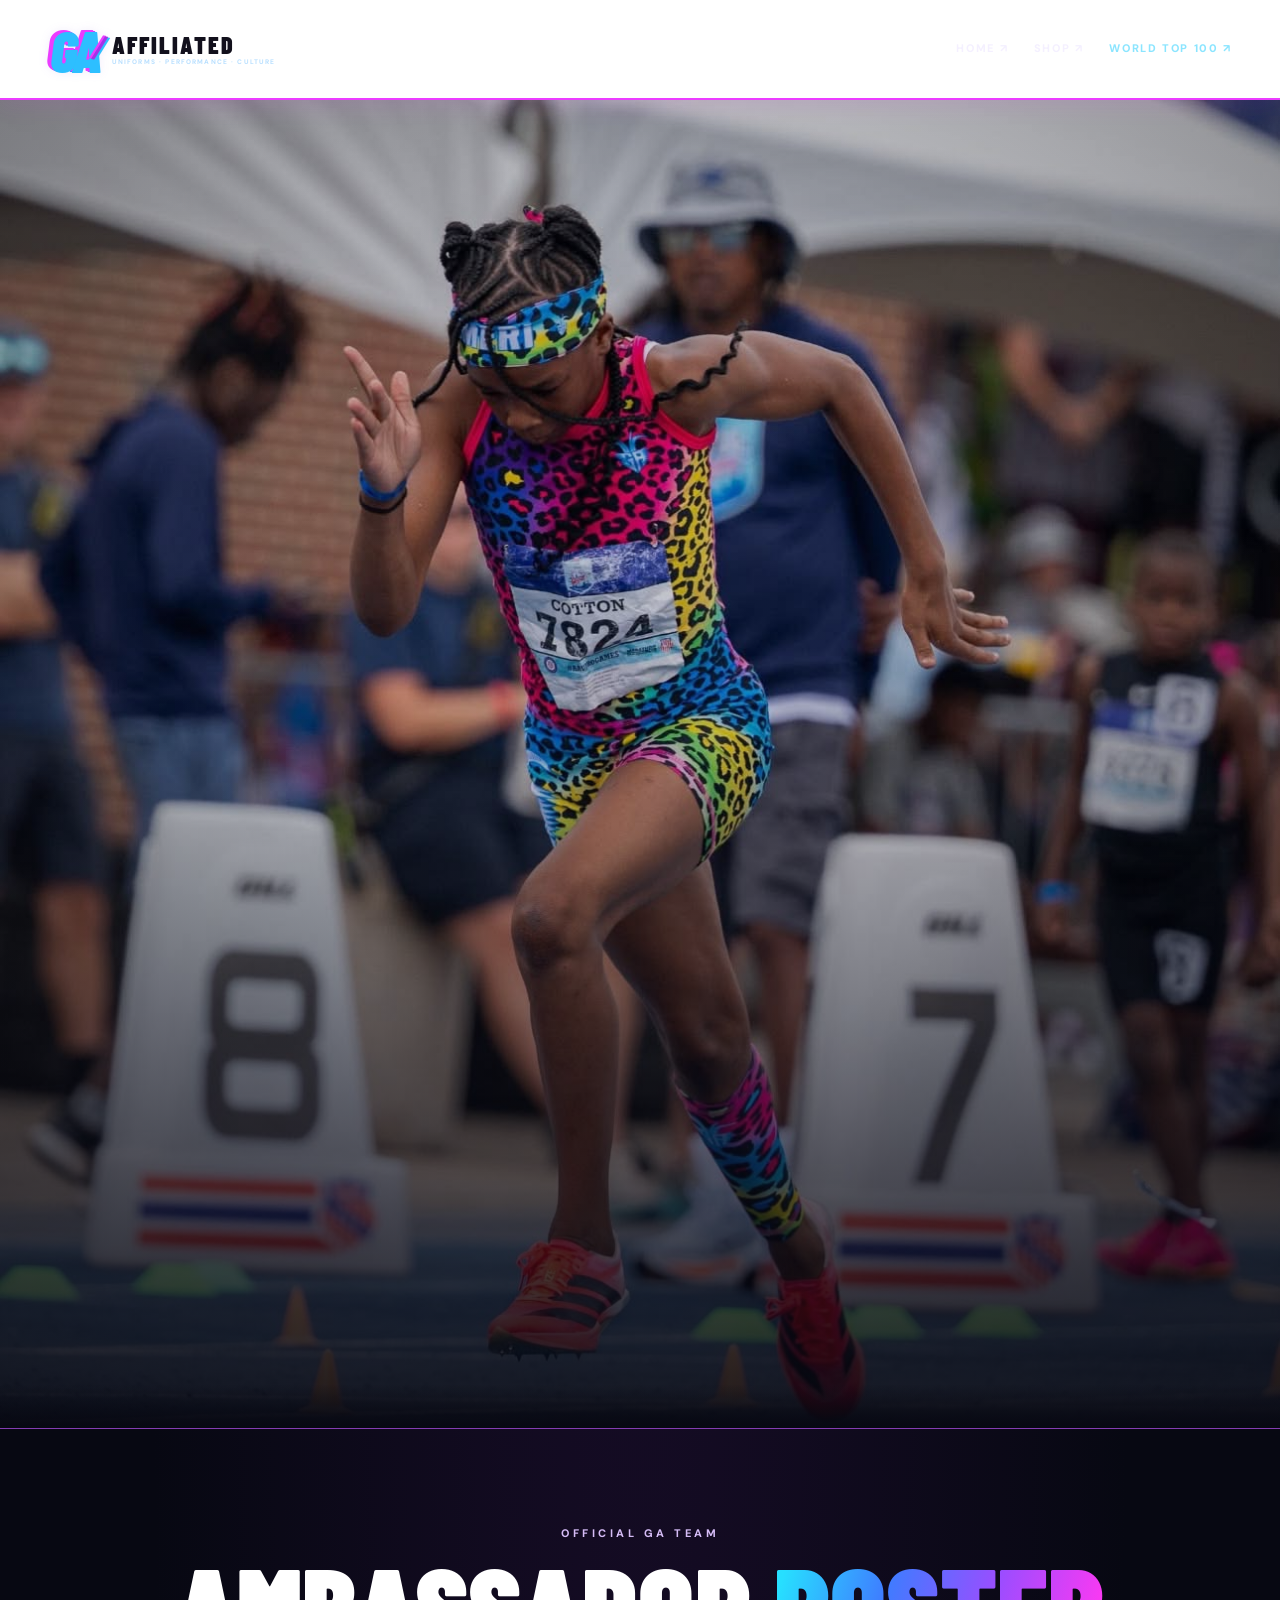
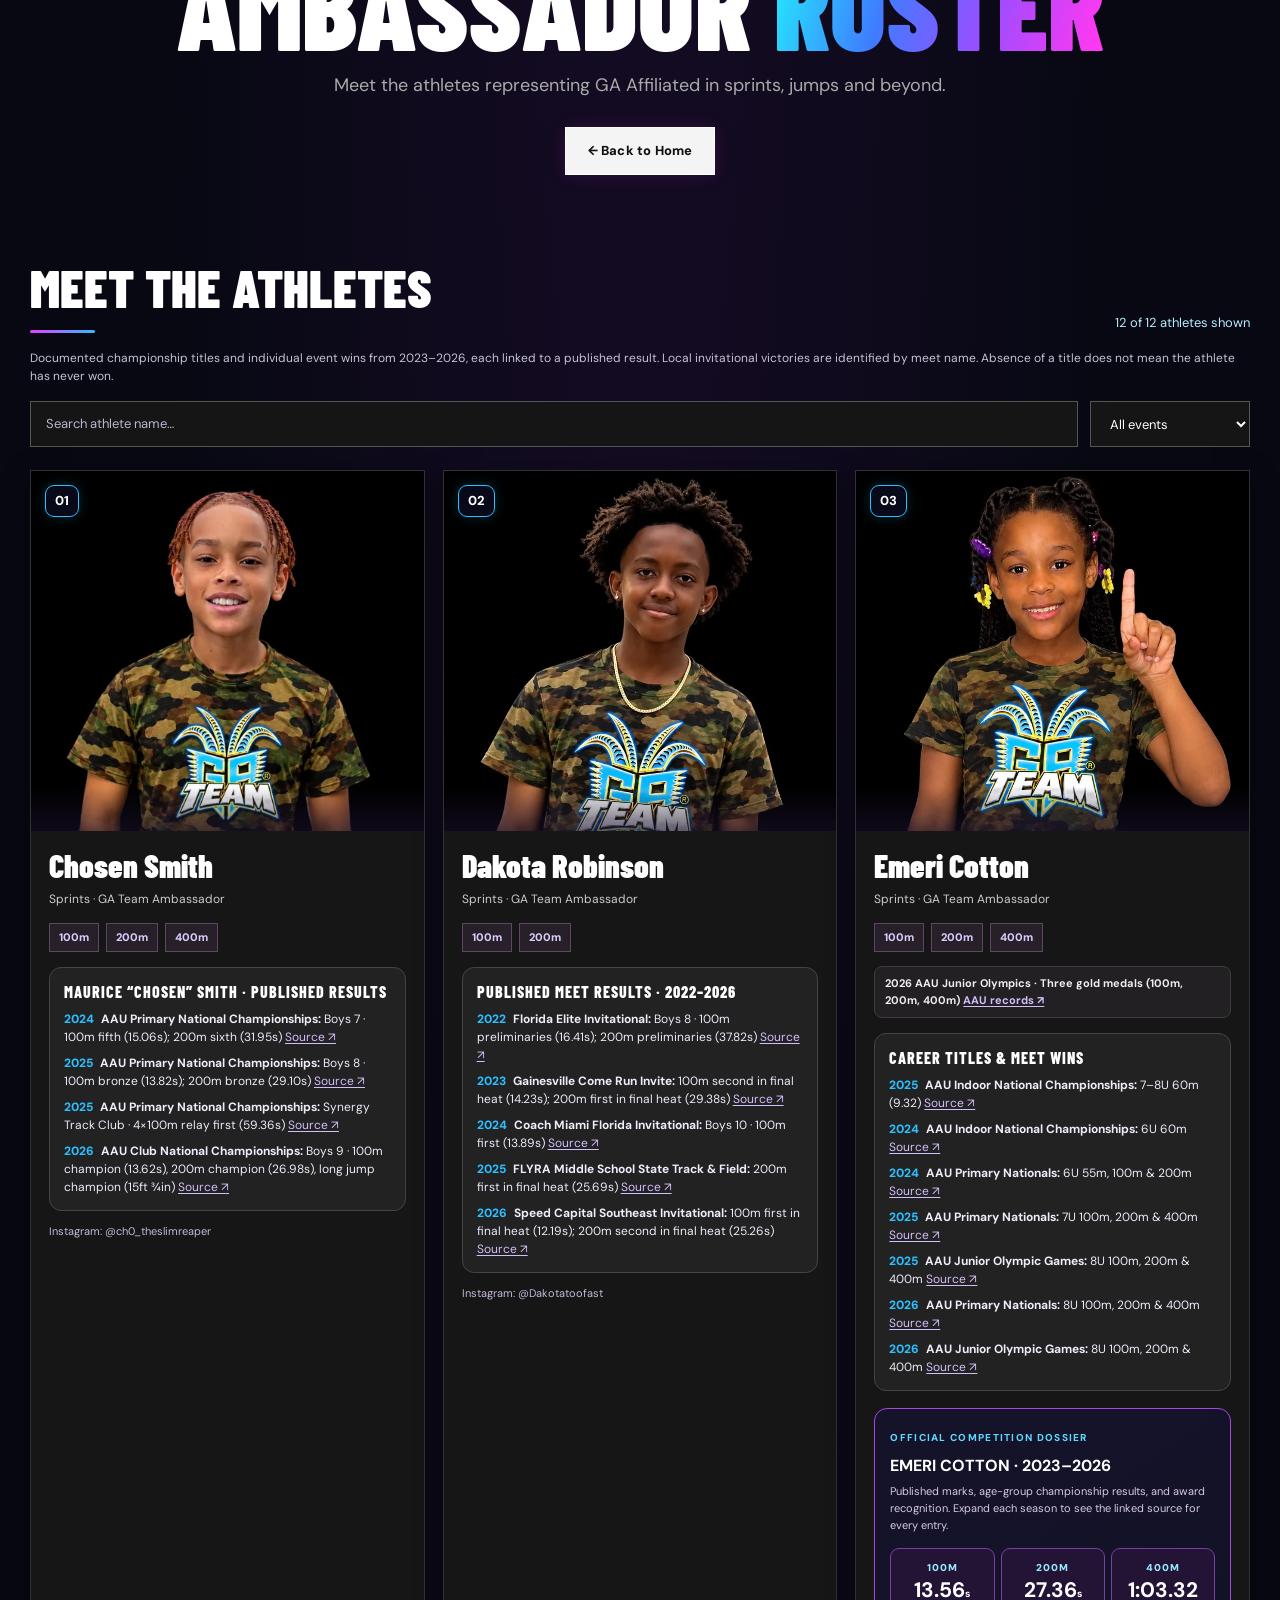
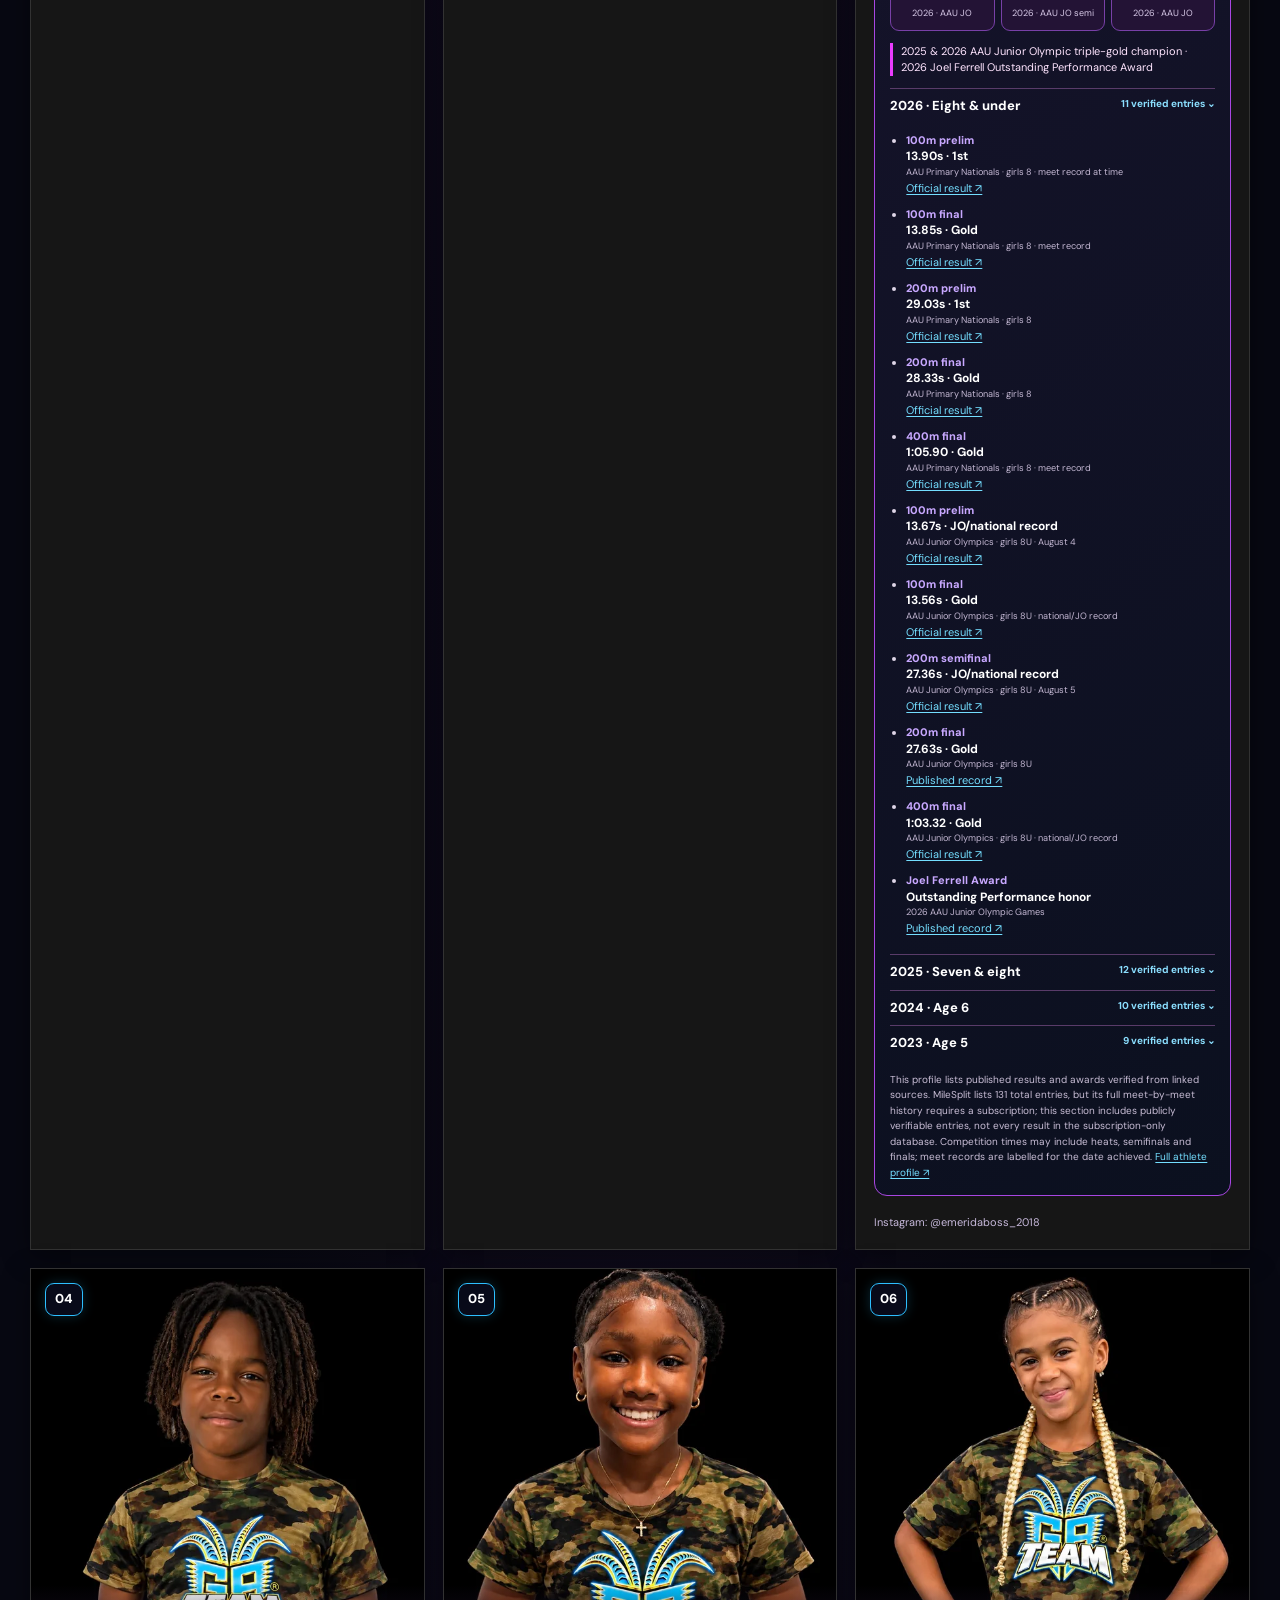
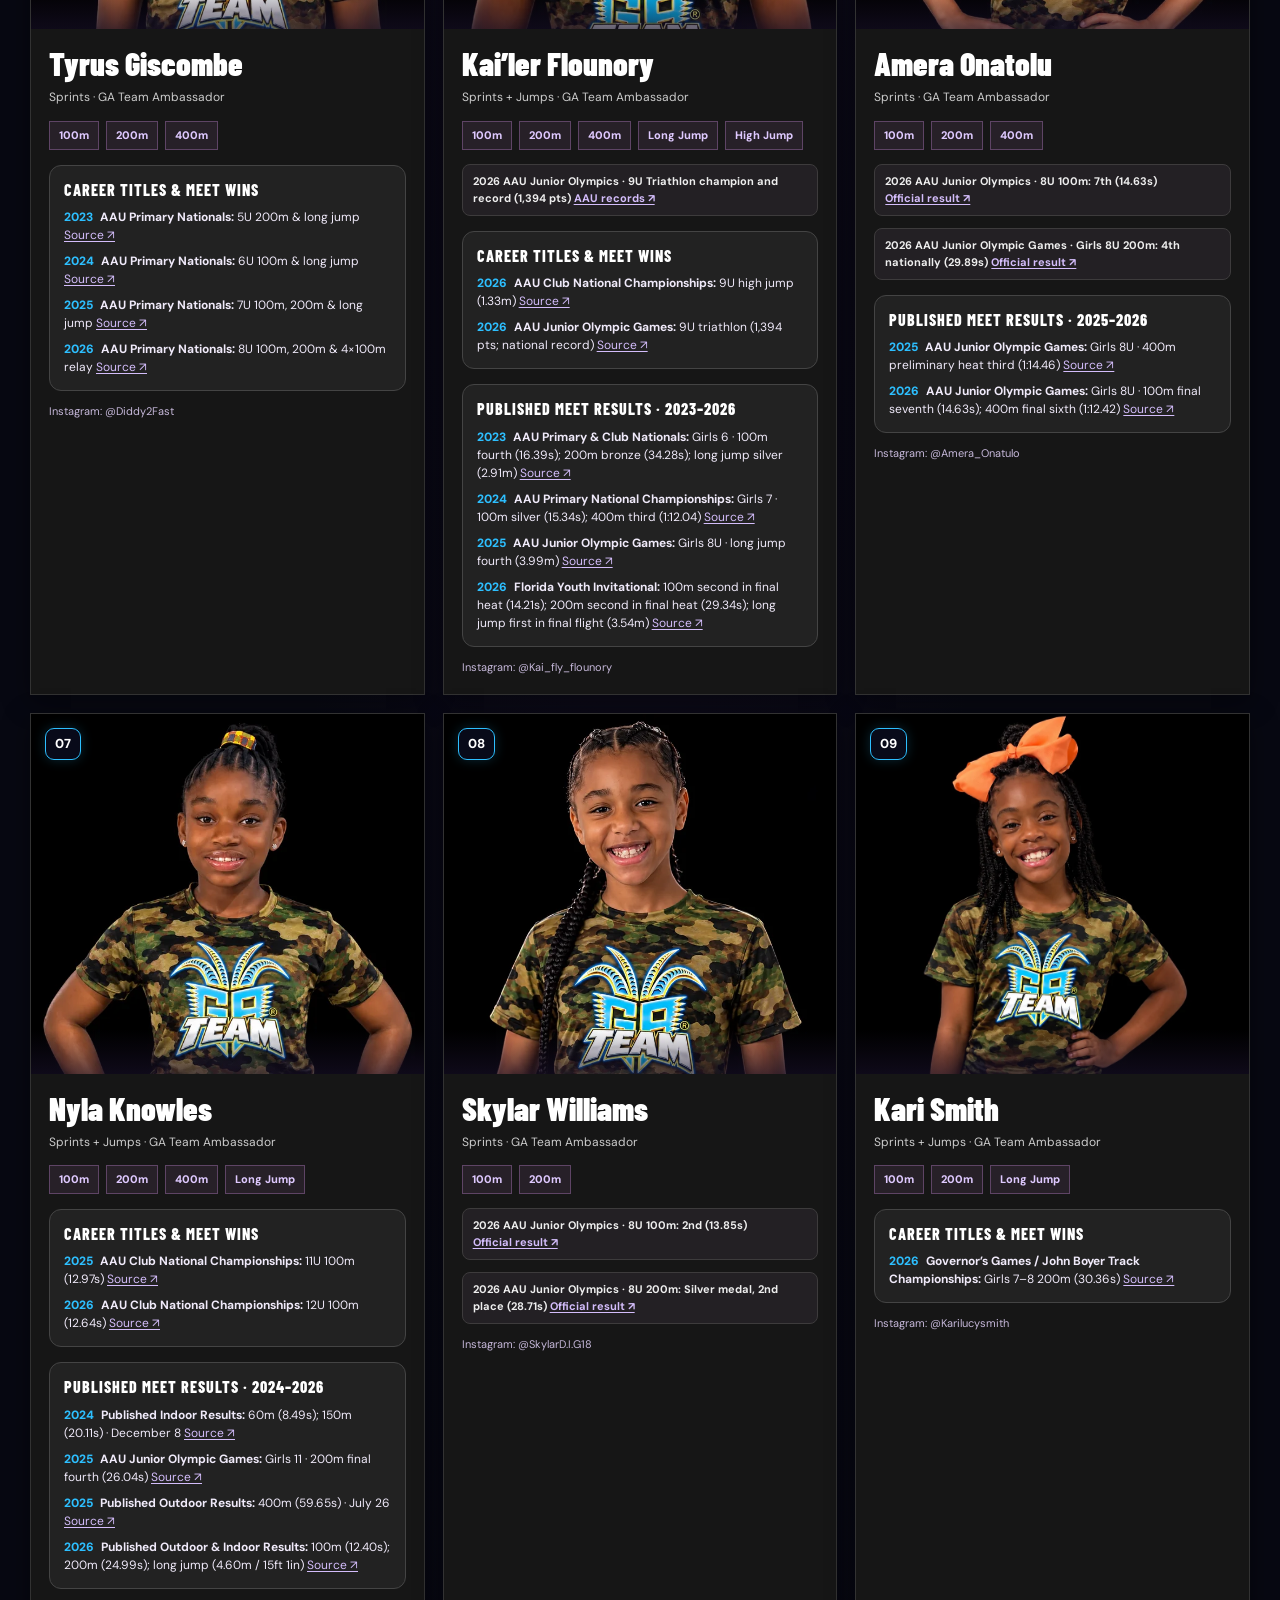
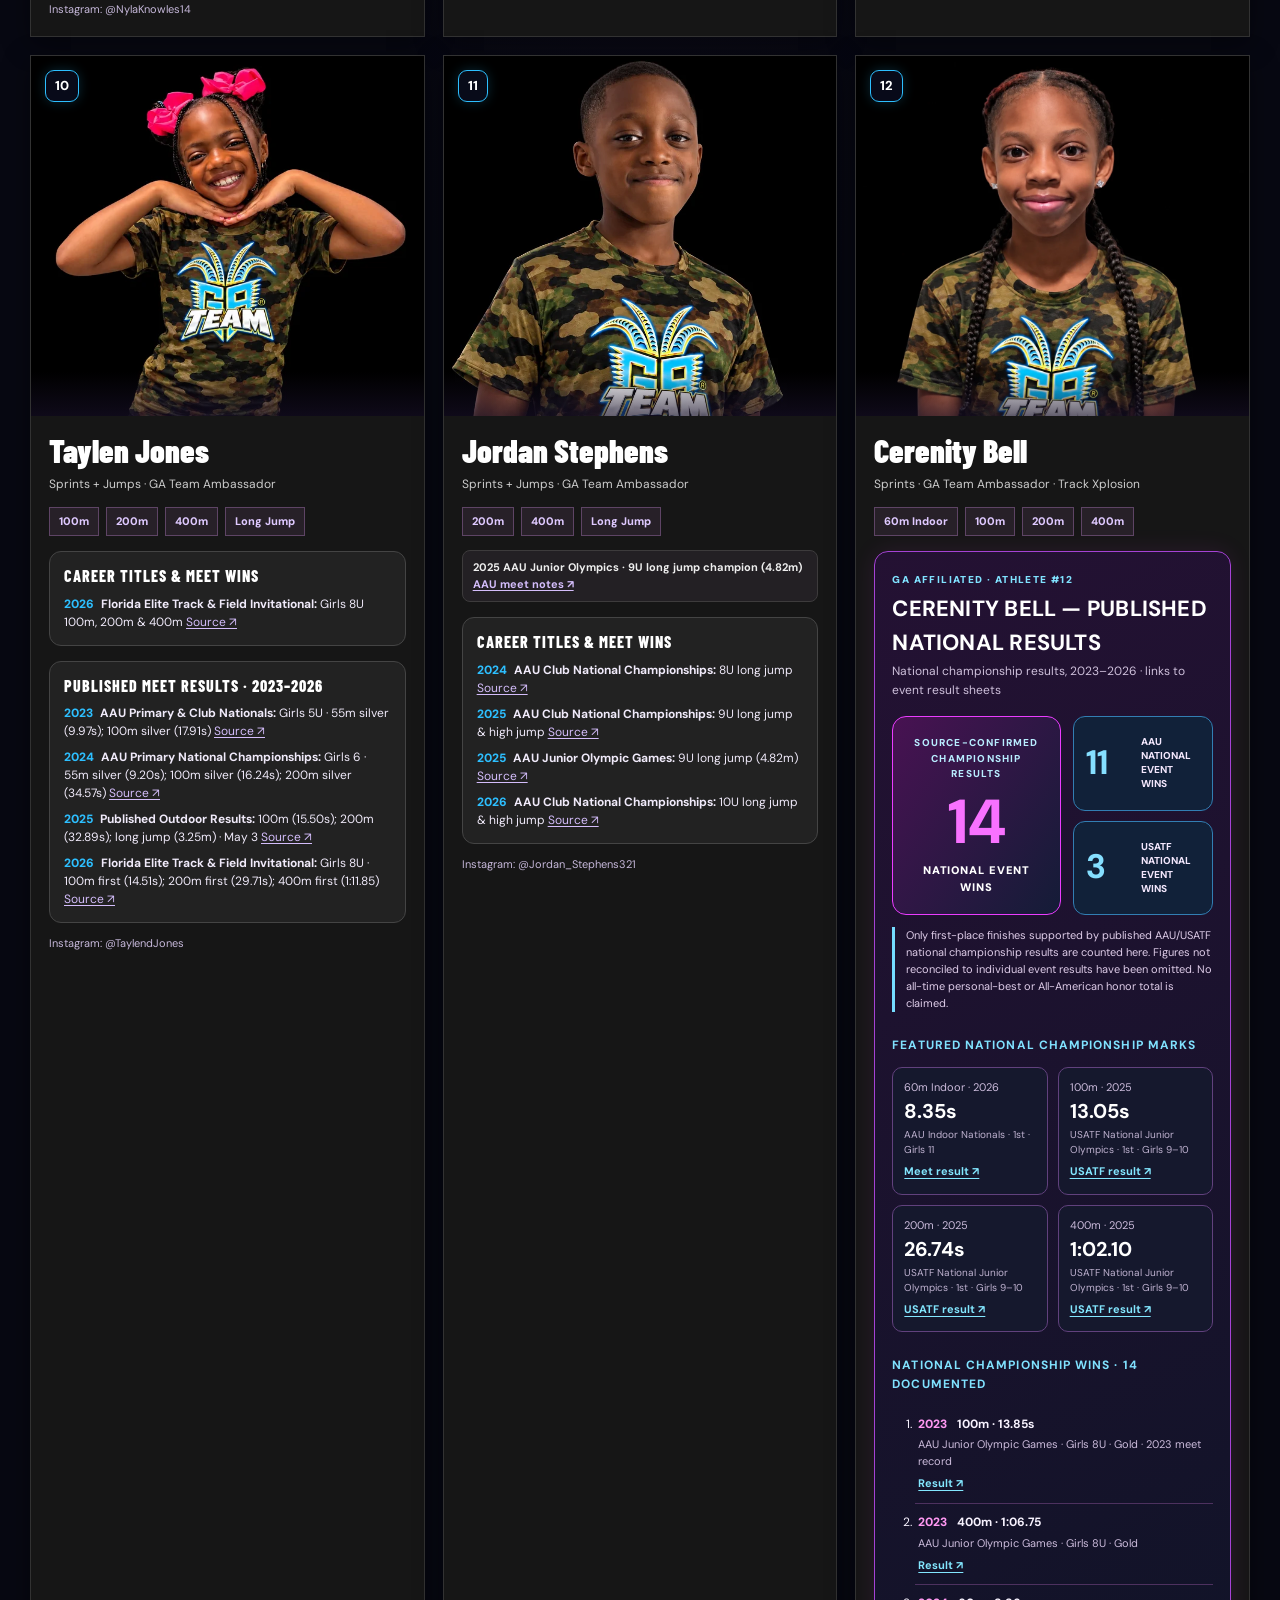
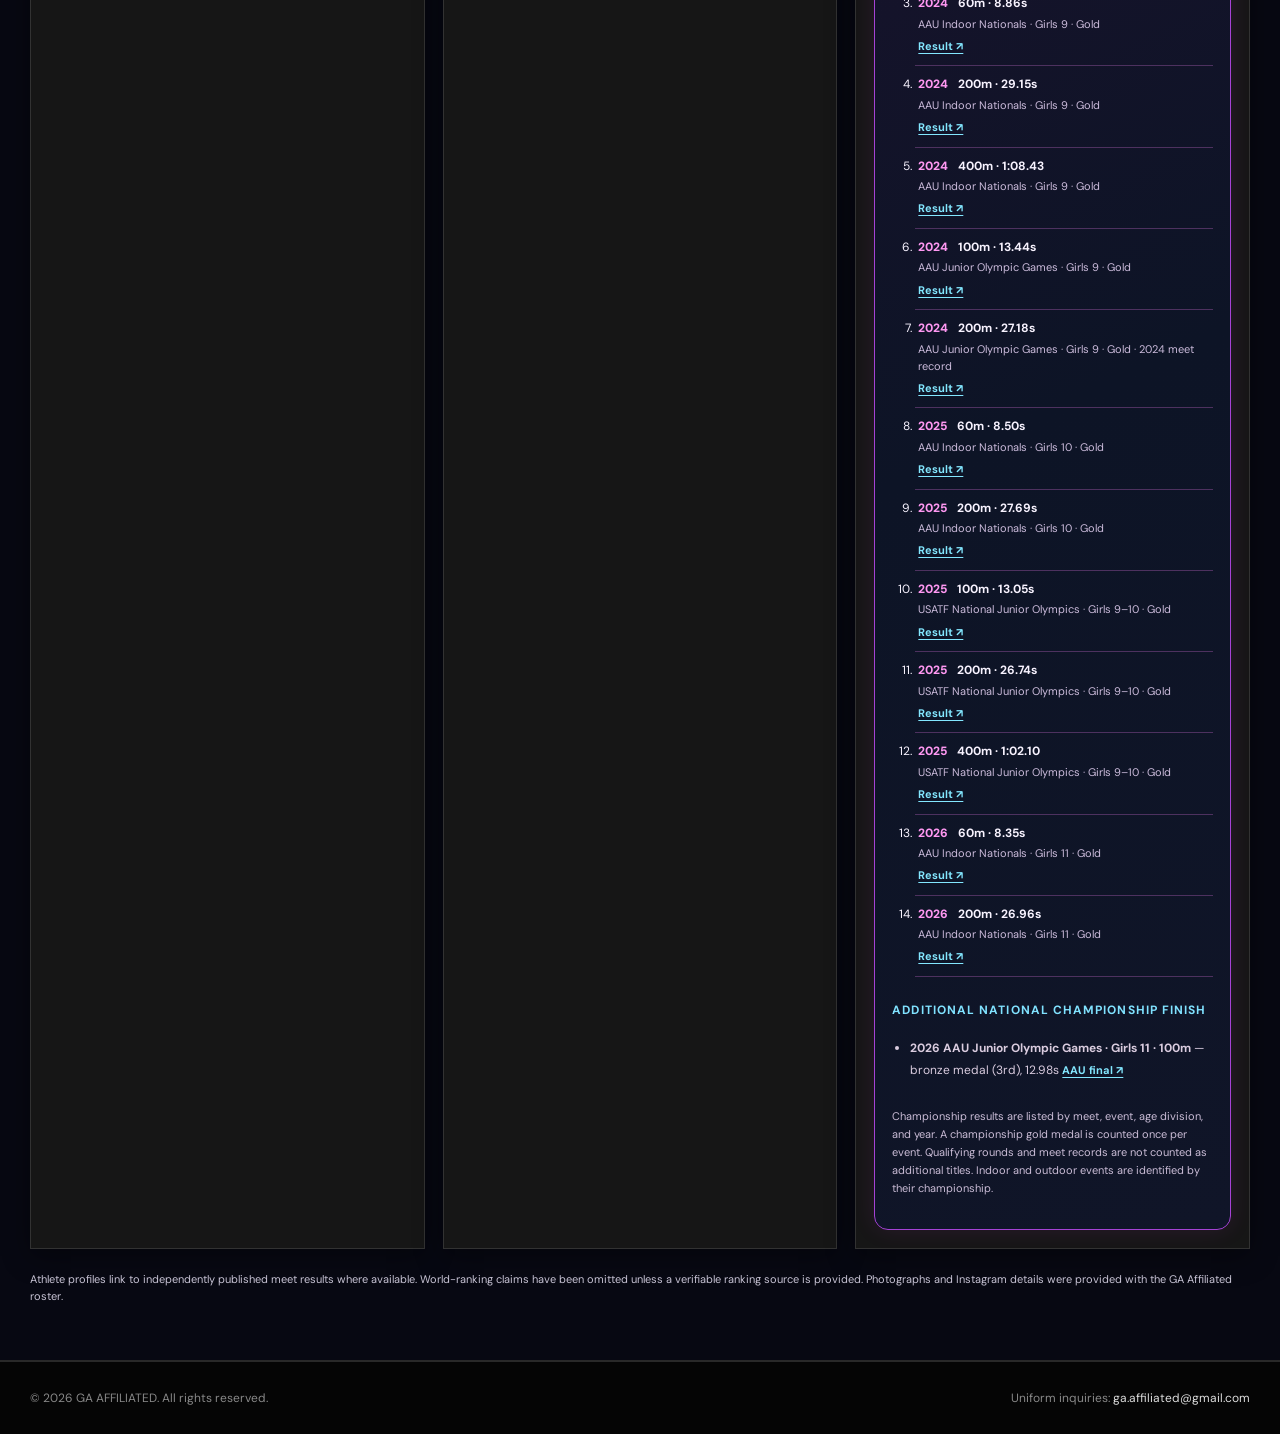
==== commit b2aaf8d1: "Add files via upload" ====
--- a/ambassadors.html
+++ b/ambassadors.html
@@ -108,10 +108,58 @@
 @media(max-width:580px){.roster-page .roster-header-links{gap:10px}.roster-page .roster-header-links a{font-size:9px;letter-spacing:.08em}}
 @media(prefers-reduced-motion:reduce){.roster-page .athlete,.roster-page .roster-header-links a{transition:none}}
 </style>
+
+<style id="ga-emeri-stats-2023-2026">
+/* Isolated to Emeri Cotton: all other profiles and the site layout remain unchanged. */
+.roster-page .athlete[data-name="emeri cotton"] .ga-emeri-stats{margin:17px 0 18px;padding:15px;background:linear-gradient(145deg,#15132a,#0b101f);border:1px solid #a846e2;border-radius:13px;color:#f8f3ff}
+.roster-page .athlete[data-name="emeri cotton"] .ga-emeri-topline h4{font-size:16px;line-height:1.35;color:#fff;margin:6px 0}
+.roster-page .athlete[data-name="emeri cotton"] .ga-emeri-kicker{color:#5ed8ff;font-size:10px;font-weight:800;letter-spacing:.13em}
+.roster-page .athlete[data-name="emeri cotton"] .ga-emeri-topline p{font-size:11px;line-height:1.55;color:#d7c9e7;margin:5px 0 14px}
+.roster-page .athlete[data-name="emeri cotton"] .ga-emeri-prs{display:grid;grid-template-columns:repeat(3,minmax(0,1fr));gap:6px}
+.roster-page .athlete[data-name="emeri cotton"] .ga-emeri-prs>div{padding:11px 4px;text-align:center;background:#231335;border:1px solid #7840a7;border-radius:9px;min-width:0}
+.roster-page .athlete[data-name="emeri cotton"] .ga-emeri-prs>div>span{display:block;font-size:10px;color:#97e7ff;font-weight:900;letter-spacing:.09em}
+.roster-page .athlete[data-name="emeri cotton"] .ga-emeri-prs strong{font-size:clamp(14px,2.1vw,21px);color:#fff;display:block;line-height:1.5;white-space:nowrap}
+.roster-page .athlete[data-name="emeri cotton"] .ga-emeri-prs strong .ga-emeri-unit{font-size:10px;display:inline}
+.roster-page .athlete[data-name="emeri cotton"] .ga-emeri-prs small{font-size:9px;color:#d7c9e7;display:block;line-height:1.35}
+.roster-page .athlete[data-name="emeri cotton"] .ga-emeri-badges{font-size:11px;color:#ffe5ff;margin:12px 0;border-left:3px solid #eb3cff;padding-left:8px;line-height:1.5}
+.roster-page .athlete[data-name="emeri cotton"] .ga-emeri-season{border-top:1px solid #593b69;padding:8px 0}
+.roster-page .athlete[data-name="emeri cotton"] .ga-emeri-season summary{cursor:pointer;display:flex;gap:8px;flex-wrap:wrap;justify-content:space-between;font-size:13px;font-weight:800;color:#fff;list-style:none;line-height:1.4}
+.roster-page .athlete[data-name="emeri cotton"] .ga-emeri-season summary::-webkit-details-marker{display:none}
+.roster-page .athlete[data-name="emeri cotton"] .ga-emeri-season-count{color:#8bdfff;font-size:10px;font-weight:700}
+.roster-page .athlete[data-name="emeri cotton"] .ga-emeri-season ul{padding:4px 0 4px 16px;margin:8px 0 1px}
+.roster-page .athlete[data-name="emeri cotton"] .ga-emeri-season li{font-size:11px;line-height:1.48;padding:5px 0;color:#dfd6e8}
+.roster-page .athlete[data-name="emeri cotton"] .ga-emeri-event{display:block;font-weight:800;color:#c8a8ff}
+.roster-page .athlete[data-name="emeri cotton"] .ga-emeri-season li strong{color:#fff;display:block;font-size:12px}
+.roster-page .athlete[data-name="emeri cotton"] .ga-emeri-season li small{color:#c3b7d2;display:block;line-height:1.5}
+.roster-page .athlete[data-name="emeri cotton"] .ga-emeri-stats a{color:#74deff!important;text-decoration:underline;text-underline-offset:2px}
+.roster-page .athlete[data-name="emeri cotton"] .ga-emeri-smallprint{font-size:10px;line-height:1.55;color:#c8bdd5;margin:12px 0 0}
+</style>
 </head><body class="roster-page">
 <header class="site-header" id="top"><div class="header-inner"><a aria-label="GA Affiliated homepage" class="header-logo" href="index.html"><span class="logo-mark">GA<span class="mark-slash">/</span></span><span class="logo-copy">AFFILIATED<small>UNIFORMS · PERFORMANCE · CULTURE</small></span></a><div class="roster-header-links"><a href="index.html">HOME ↗</a><a href="index.html#shop">SHOP ↗</a><a href="world-top-100.html">WORLD TOP 100 ↗</a></div></div></header><div class="banner"><img alt="GA Affiliated neon purple and electric blue winged logo with lightning" fetchpriority="high" height="614" src="assets/ga-header.jpg" width="1536"/></div>
 <main class="container"><section class="roster-intro"><p class="eyebrow">OFFICIAL GA TEAM</p><h1 class="display">AMBASSADOR <span class="gradient">ROSTER</span></h1><p class="lead">Meet the athletes representing GA Affiliated in sprints, jumps and beyond.</p><a class="btn btn-secondary" href="index.html">← Back to Home</a></section>
-<section aria-label="Track and field ambassador roster"><div class="roster-topline"><h2>MEET THE ATHLETES</h2><span aria-live="polite" class="count" id="athlete-count">12 of 12 athletes shown</span></div><p class="career-roster-disclaimer">Documented championship titles and individual event wins from 2023–2026, each linked to a published result. Local invitational victories are identified by meet name. Absence of a title does not mean the athlete has never won.</p><div class="controls"><input aria-label="Search athlete name" id="athlete-search" placeholder="Search athlete name…" type="search"/><select aria-label="Filter athletes by event" id="event-filter"><option value="">All events</option><option value="60m">60m (Indoor)</option><option value="100m">100m</option><option value="200m">200m</option><option value="400m">400m</option><option value="Long Jump">Long Jump</option><option value="High Jump">High Jump</option></select></div><div class="athlete-grid" id="athlete-grid"><article class="athlete" data-events="100m|200m|400m" data-name="chosen smith"><div class="athlete-visual"><img alt="GA Affiliated ambassador Chosen Smith" loading="lazy" src="assets/ambassadors/chosen-smith.webp"/><span class="number">01</span></div><div class="athlete-body"><h3>Chosen Smith</h3><p class="athlete-category">Sprints · GA Team Ambassador</p><div class="chips"><span class="chip">100m</span><span class="chip">200m</span><span class="chip">400m</span></div><p class="athlete-social">Instagram: @ch0_theslimreaper</p></div></article><article class="athlete" data-events="100m|200m" data-name="dakota robinson"><div class="athlete-visual"><img alt="GA Affiliated ambassador Dakota Robinson" loading="lazy" src="assets/ambassadors/dakota-robinson.webp"/><span class="number">02</span></div><div class="athlete-body"><h3>Dakota Robinson</h3><p class="athlete-category">Sprints · GA Team Ambassador</p><div class="chips"><span class="chip">100m</span><span class="chip">200m</span></div><p class="athlete-social">Instagram: @Dakotatoofast</p></div></article><article class="athlete" data-events="100m|200m|400m" data-name="emeri cotton"><div class="athlete-visual"><img alt="GA Affiliated ambassador Emeri Cotton" loading="lazy" src="assets/ambassadors/emeri-cotton.webp"/><span class="number">03</span></div><div class="athlete-body"><h3>Emeri Cotton</h3><p class="athlete-category">Sprints · GA Team Ambassador</p><div class="chips"><span class="chip">100m</span><span class="chip">200m</span><span class="chip">400m</span></div><p class="result">2026 AAU Junior Olympics · Three gold medals (100m, 200m, 400m) <a aria-label="View source for this athlete achievement" href="https://image.aausports.org/sports/athletics/results/2026/jogames/meetnotes.htm" rel="noopener noreferrer" target="_blank">AAU records ↗</a></p><div class="career-honors"><h4>Career Titles &amp; Meet Wins</h4><ul><li><span class="honor-year">2024</span><span class="honor-meet">AAU Indoor National Championships:</span> 6U 60m <a aria-label="Official results source for emeri cotton 2024 title" href="https://image.aausports.org/dnn/athletics/2024/Indoor/Indoor-Nationals-Final-Results.pdf" rel="noopener noreferrer" target="_blank">Source ↗</a></li><li><span class="honor-year">2024</span><span class="honor-meet">AAU Primary Nationals:</span> 6U 55m, 100m &amp; 200m <a aria-label="Official results source for emeri cotton 2024 title" href="https://image.aausports.org/sports/athletics/results/2024/primary/meetnotes.htm" rel="noopener noreferrer" target="_blank">Source ↗</a></li><li><span class="honor-year">2025</span><span class="honor-meet">AAU Primary Nationals:</span> 7U 100m, 200m &amp; 400m <a aria-label="Official results source for emeri cotton 2025 title" href="https://image.aausports.org/sports/athletics/results/2025/primary/meetnotes.htm" rel="noopener noreferrer" target="_blank">Source ↗</a></li><li><span class="honor-year">2025</span><span class="honor-meet">AAU Junior Olympic Games:</span> 8U 100m, 200m &amp; 400m <a aria-label="Official results source for emeri cotton 2025 title" href="https://aau.youthrunner.com/news/story/emeri-cotton-wins-triple-crown-and-joel-ferrell-award-at-aau-junior-olympic-games" rel="noopener noreferrer" target="_blank">Source ↗</a></li><li><span class="honor-year">2026</span><span class="honor-meet">AAU Primary Nationals:</span> 8U 100m, 200m &amp; 400m <a aria-label="Official results source for emeri cotton 2026 title" href="https://image.aausports.org/sports/athletics/results/2026/primary/meetnotes.htm" rel="noopener noreferrer" target="_blank">Source ↗</a></li><li><span class="honor-year">2026</span><span class="honor-meet">AAU Junior Olympic Games:</span> 8U 100m, 200m &amp; 400m <a aria-label="Official results source for emeri cotton 2026 title" href="https://image.aausports.org/sports/athletics/results/2026/jogames/meetnotes.htm" rel="noopener noreferrer" target="_blank">Source ↗</a></li></ul></div><p class="athlete-social">Instagram display name: Emeri “Da Boss” Cotton</p></div></article><article class="athlete" data-events="100m|200m|400m" data-name="tyrus giscombe"><div class="athlete-visual"><img alt="GA Affiliated ambassador Tyrus Giscombe" loading="lazy" src="assets/ambassadors/tyrus-giscombe.webp"/><span class="number">04</span></div><div class="athlete-body"><h3>Tyrus Giscombe</h3><p class="athlete-category">Sprints · GA Team Ambassador</p><div class="chips"><span class="chip">100m</span><span class="chip">200m</span><span class="chip">400m</span></div><div class="career-honors"><h4>Career Titles &amp; Meet Wins</h4><ul><li><span class="honor-year">2023</span><span class="honor-meet">AAU Primary Nationals:</span> 5U 200m &amp; long jump <a aria-label="Official results source for tyrus giscombe 2023 title" href="https://image.aausports.org/sports/athletics/results/2025/primary/meetnotes.htm" rel="noopener noreferrer" target="_blank">Source ↗</a></li><li><span class="honor-year">2024</span><span class="honor-meet">AAU Primary Nationals:</span> 6U 100m &amp; long jump <a aria-label="Official results source for tyrus giscombe 2024 title" href="https://image.aausports.org/sports/athletics/results/2025/primary/meetnotes.htm" rel="noopener noreferrer" target="_blank">Source ↗</a></li><li><span class="honor-year">2025</span><span class="honor-meet">AAU Primary Nationals:</span> 7U 100m, 200m &amp; long jump <a aria-label="Official results source for tyrus giscombe 2025 title" href="https://image.aausports.org/sports/athletics/results/2025/primary/meetnotes.htm" rel="noopener noreferrer" target="_blank">Source ↗</a></li><li><span class="honor-year">2026</span><span class="honor-meet">AAU Primary Nationals:</span> 8U 100m, 200m &amp; 4×100m relay <a aria-label="Official results source for tyrus giscombe 2026 title" href="https://image.aausports.org/sports/athletics/results/2026/primary/meetnotes.htm" rel="noopener noreferrer" target="_blank">Source ↗</a></li></ul></div><p class="athlete-social">Instagram: @Diddy2Fast</p></div></article><article class="athlete" data-events="100m|200m|400m|Long Jump|High Jump" data-name="kai’ler flounory"><div class="athlete-visual"><img alt="GA Affiliated ambassador Kai’ler Flounory" loading="lazy" src="assets/ambassadors/kai-ler-flounory.webp"/><span class="number">05</span></div><div class="athlete-body"><h3>Kai’ler Flounory</h3><p class="athlete-category">Sprints + Jumps · GA Team Ambassador</p><div class="chips"><span class="chip">100m</span><span class="chip">200m</span><span class="chip">400m</span><span class="chip">Long Jump</span><span class="chip">High Jump</span></div><p class="result">2026 AAU Junior Olympics · 9U Triathlon champion and record (1,394 pts) <a aria-label="View source for this athlete achievement" href="https://image.aausports.org/sports/athletics/results/2026/jogames/meetnotes.htm" rel="noopener noreferrer" target="_blank">AAU records ↗</a></p><div class="career-honors"><h4>Career Titles &amp; Meet Wins</h4><ul><li><span class="honor-year">2026</span><span class="honor-meet">AAU Club National Championships:</span> 9U high jump (1.33m) <a aria-label="Official results source for kai’ler flounory 2026 title" href="https://image.aausports.org/sports/athletics/results/2026/club/meetnotes.htm" rel="noopener noreferrer" target="_blank">Source ↗</a></li><li><span class="honor-year">2026</span><span class="honor-meet">AAU Junior Olympic Games:</span> 9U triathlon (1,394 pts; national record) <a aria-label="Official results source for kai’ler flounory 2026 title" href="https://image.aausports.org/sports/athletics/results/2026/jogames/meetnotes.htm" rel="noopener noreferrer" target="_blank">Source ↗</a></li></ul></div><p class="athlete-social">Instagram: @Kai_fly_flounory</p></div></article><article class="athlete" data-events="100m|200m|400m" data-name="amera onatolu"><div class="athlete-visual"><img alt="GA Affiliated ambassador Amera Onatolu" loading="lazy" src="assets/ambassadors/amera-onatulo.webp"/><span class="number">06</span></div><div class="athlete-body"><h3>Amera Onatolu</h3><p class="athlete-category">Sprints · GA Team Ambassador</p><div class="chips"><span class="chip">100m</span><span class="chip">200m</span><span class="chip">400m</span></div><p class="result">2026 AAU Junior Olympics · 8U 100m: 7th (14.63s) <a aria-label="View source for this athlete achievement" href="https://image.aausports.org/sports/athletics/results/2026/jogames/Day8.htm" rel="noopener noreferrer" target="_blank">Official result ↗</a></p><p class="athlete-social">Instagram: @Amera_Onatulo</p></div></article><article class="athlete" data-events="100m|200m|400m|Long Jump" data-name="nyla knowles"><div class="athlete-visual"><img alt="GA Affiliated ambassador Nyla Knowles" loading="lazy" src="assets/ambassadors/nyla-knowles.webp"/><span class="number">07</span></div><div class="athlete-body"><h3>Nyla Knowles</h3><p class="athlete-category">Sprints + Jumps · GA Team Ambassador</p><div class="chips"><span class="chip">100m</span><span class="chip">200m</span><span class="chip">400m</span><span class="chip">Long Jump</span></div><div class="career-honors"><h4>Career Titles &amp; Meet Wins</h4><ul><li><span class="honor-year">2025</span><span class="honor-meet">AAU Club National Championships:</span> 11U 100m (12.97s) <a aria-label="Official results source for nyla knowles 2025 title" href="https://image.aausports.org/sports/athletics/results/2026/club/meetnotes.htm" rel="noopener noreferrer" target="_blank">Source ↗</a></li><li><span class="honor-year">2026</span><span class="honor-meet">AAU Club National Championships:</span> 12U 100m (12.64s) <a aria-label="Official results source for nyla knowles 2026 title" href="https://image.aausports.org/sports/athletics/results/2026/club/meetnotes.htm" rel="noopener noreferrer" target="_blank">Source ↗</a></li></ul></div><p class="athlete-social">Instagram: @NylaKnowles14</p></div></article><article class="athlete" data-events="100m|200m" data-name="skylar williams"><div class="athlete-visual"><img alt="GA Affiliated ambassador Skylar Williams" loading="lazy" src="assets/ambassadors/skylar-williams.webp"/><span class="number">08</span></div><div class="athlete-body"><h3>Skylar Williams</h3><p class="athlete-category">Sprints · GA Team Ambassador</p><div class="chips"><span class="chip">100m</span><span class="chip">200m</span></div><p class="result">2026 AAU Junior Olympics · 8U 100m: 2nd (13.85s) <a aria-label="View source for this athlete achievement" href="https://image.aausports.org/sports/athletics/results/2026/jogames/Day8.htm" rel="noopener noreferrer" target="_blank">Official result ↗</a></p><p class="athlete-social">Instagram: @Skylar.i.g18</p></div></article><article class="athlete" data-events="100m|200m|Long Jump" data-name="kari smith"><div class="athlete-visual"><img alt="GA Affiliated ambassador Kari Smith" loading="lazy" src="assets/ambassadors/kari-smith.webp"/><span class="number">09</span></div><div class="athlete-body"><h3>Kari Smith</h3><p class="athlete-category">Sprints + Jumps · GA Team Ambassador</p><div class="chips"><span class="chip">100m</span><span class="chip">200m</span><span class="chip">Long Jump</span></div><div class="career-honors"><h4>Career Titles &amp; Meet Wins</h4><ul><li><span class="honor-year">2026</span><span class="honor-meet">Governor’s Games / John Boyer Track Championships:</span> Girls 7–8 200m (30.36s) <a aria-label="Official results source for kari smith 2026 title" href="https://la.milesplit.com/meets/765762-governors-gamesjohn-boyer-track-championships-2026/results/1308962/raw" rel="noopener noreferrer" target="_blank">Source ↗</a></li></ul></div><p class="athlete-social">Instagram: @Karilucysmith</p></div></article><article class="athlete" data-events="100m|200m|400m|Long Jump" data-name="taylen jones"><div class="athlete-visual"><img alt="GA Affiliated ambassador Taylen Jones" loading="lazy" src="assets/ambassadors/taylen-jones.webp"/><span class="number">10</span></div><div class="athlete-body"><h3>Taylen Jones</h3><p class="athlete-category">Sprints + Jumps · GA Team Ambassador</p><div class="chips"><span class="chip">100m</span><span class="chip">200m</span><span class="chip">400m</span><span class="chip">Long Jump</span></div><div class="career-honors"><h4>Career Titles &amp; Meet Wins</h4><ul><li><span class="honor-year">2026</span><span class="honor-meet">Florida Elite Track &amp; Field Invitational:</span> Girls 8U 100m, 200m &amp; 400m <a aria-label="Official results source for taylen jones 2026 title" href="https://fl.milesplit.com/meets/746478-25th-annual-florida-elite-track-and-field-invitational-2026/results/1277243/raw" rel="noopener noreferrer" target="_blank">Source ↗</a></li></ul></div><p class="athlete-social">Instagram: @TaylendJones</p></div></article><article class="athlete" data-events="200m|400m|Long Jump" data-name="jordan stephens"><div class="athlete-visual"><img alt="GA Affiliated ambassador Jordan Stephens" loading="lazy" src="assets/ambassadors/jordan-stephens.webp"/><span class="number">11</span></div><div class="athlete-body"><h3>Jordan Stephens</h3><p class="athlete-category">Sprints + Jumps · GA Team Ambassador</p><div class="chips"><span class="chip">200m</span><span class="chip">400m</span><span class="chip">Long Jump</span></div><p class="result">2025 AAU Junior Olympics · 9U long jump champion (4.82m) <a aria-label="View source for this athlete achievement" href="https://image.aausports.org/sports/athletics/results/2026/jogames/meetnotes.htm" rel="noopener noreferrer" target="_blank">AAU meet notes ↗</a></p><div class="career-honors"><h4>Career Titles &amp; Meet Wins</h4><ul><li><span class="honor-year">2024</span><span class="honor-meet">AAU Club National Championships:</span> 8U long jump <a aria-label="Official results source for jordan stephens 2024 title" href="https://image.aausports.org/sports/athletics/results/2025/club/meetnotes.htm" rel="noopener noreferrer" target="_blank">Source ↗</a></li><li><span class="honor-year">2025</span><span class="honor-meet">AAU Club National Championships:</span> 9U long jump &amp; high jump <a aria-label="Official results source for jordan stephens 2025 title" href="https://image.aausports.org/sports/athletics/results/2025/club/meetnotes.htm" rel="noopener noreferrer" target="_blank">Source ↗</a></li><li><span class="honor-year">2025</span><span class="honor-meet">AAU Junior Olympic Games:</span> 9U long jump (4.82m) <a aria-label="Official results source for jordan stephens 2025 title" href="https://image.aausports.org/sports/athletics/results/2026/jogames/meetnotes.htm" rel="noopener noreferrer" target="_blank">Source ↗</a></li><li><span class="honor-year">2026</span><span class="honor-meet">AAU Club National Championships:</span> 10U long jump &amp; high jump <a aria-label="Official results source for jordan stephens 2026 title" href="https://image.aausports.org/sports/athletics/results/2026/club/meetnotes.htm" rel="noopener noreferrer" target="_blank">Source ↗</a></li></ul></div><p class="athlete-social">Instagram: @Jordan_Stephens321</p></div></article><article class="athlete" data-events="60m|100m|200m|400m|Long Jump" data-name="cerenity bell">
+<section aria-label="Track and field ambassador roster"><div class="roster-topline"><h2>MEET THE ATHLETES</h2><span aria-live="polite" class="count" id="athlete-count">12 of 12 athletes shown</span></div><p class="career-roster-disclaimer">Documented championship titles and individual event wins from 2023–2026, each linked to a published result. Local invitational victories are identified by meet name. Absence of a title does not mean the athlete has never won.</p><div class="controls"><input aria-label="Search athlete name" id="athlete-search" placeholder="Search athlete name…" type="search"/><select aria-label="Filter athletes by event" id="event-filter"><option value="">All events</option><option value="60m">60m (Indoor)</option><option value="100m">100m</option><option value="200m">200m</option><option value="400m">400m</option><option value="Long Jump">Long Jump</option><option value="High Jump">High Jump</option></select></div><div class="athlete-grid" id="athlete-grid"><article class="athlete" data-events="100m|200m|400m" data-name="chosen smith"><div class="athlete-visual"><img alt="GA Affiliated ambassador Chosen Smith" loading="lazy" src="assets/ambassadors/chosen-smith.webp"/><span class="number">01</span></div><div class="athlete-body"><h3>Chosen Smith</h3><p class="athlete-category">Sprints · GA Team Ambassador</p><div class="chips"><span class="chip">100m</span><span class="chip">200m</span><span class="chip">400m</span></div><div class="career-honors ga-season-results"><h4>Maurice “Chosen” Smith · Published Results</h4><ul><li><span class="honor-year">2024</span><span class="honor-meet">AAU Primary National Championships:</span> Boys 7 · 100m fifth (15.06s); 200m sixth (31.95s) <a href="https://image.aausports.org/sports/athletics/results/2024/primary/primarycompleteresults.htm" rel="noopener noreferrer" target="_blank" aria-label="Published result for chosen smith 2024">Source ↗</a></li><li><span class="honor-year">2025</span><span class="honor-meet">AAU Primary National Championships:</span> Boys 8 · 100m bronze (13.82s); 200m bronze (29.10s) <a href="https://fl.milesplit.com/meets/698145-aau-national-primary-championship-youth-2025/teams/45227" rel="noopener noreferrer" target="_blank" aria-label="Published result for chosen smith 2025">Source ↗</a></li><li><span class="honor-year">2025</span><span class="honor-meet">AAU Primary National Championships:</span> Synergy Track Club · 4×100m relay first (59.36s) <a href="https://fl.milesplit.com/meets/698145-aau-national-primary-championship-youth-2025/teams/45227" rel="noopener noreferrer" target="_blank" aria-label="Published result for chosen smith 2025">Source ↗</a></li><li><span class="honor-year">2026</span><span class="honor-meet">AAU Club National Championships:</span> Boys 9 · 100m champion (13.62s), 200m champion (26.98s), long jump champion (15ft ¾in) <a href="https://image.aausports.org/sports/athletics/results/2026/club/meetnotes.htm" rel="noopener noreferrer" target="_blank" aria-label="Published result for chosen smith 2026">Source ↗</a></li></ul></div><p class="athlete-social">Instagram: @ch0_theslimreaper</p></div></article><article class="athlete" data-events="100m|200m" data-name="dakota robinson"><div class="athlete-visual"><img alt="GA Affiliated ambassador Dakota Robinson" loading="lazy" src="assets/ambassadors/dakota-robinson.webp"/><span class="number">02</span></div><div class="athlete-body"><h3>Dakota Robinson</h3><p class="athlete-category">Sprints · GA Team Ambassador</p><div class="chips"><span class="chip">100m</span><span class="chip">200m</span></div><div class="career-honors ga-season-results"><h4>Published Meet Results · 2022–2026</h4><ul><li><span class="honor-year">2022</span><span class="honor-meet">Florida Elite Invitational:</span> Boys 8 · 100m preliminaries (16.41s); 200m preliminaries (37.82s) <a href="https://fl.milesplit.com/meets/474543-florida-elite-invitational-2022/results/800382/raw" rel="noopener noreferrer" target="_blank" aria-label="Published result for dakota robinson 2022">Source ↗</a></li><li><span class="honor-year">2023</span><span class="honor-meet">Gainesville Come Run Invite:</span> 100m second in final heat (14.23s); 200m first in final heat (29.38s) <a href="https://fl.milesplit.com/meets/557122-gainesville-come-run-invite-2023/teams/47411" rel="noopener noreferrer" target="_blank" aria-label="Published result for dakota robinson 2023">Source ↗</a></li><li><span class="honor-year">2024</span><span class="honor-meet">Coach Miami Florida Invitational:</span> Boys 10 · 100m first (13.89s) <a href="https://fl.milesplit.com/meets/606663-coach-miami-presents-the-florida-invitational-2024/results/1010561/raw" rel="noopener noreferrer" target="_blank" aria-label="Published result for dakota robinson 2024">Source ↗</a></li><li><span class="honor-year">2025</span><span class="honor-meet">FLYRA Middle School State Track &amp; Field:</span> 200m first in final heat (25.69s) <a href="https://fl.milesplit.com/meets/653767-flyra-middle-school-state-track-and-field-championship-2025/teams/47411" rel="noopener noreferrer" target="_blank" aria-label="Published result for dakota robinson 2025">Source ↗</a></li><li><span class="honor-year">2026</span><span class="honor-meet">Speed Capital Southeast Invitational:</span> 100m first in final heat (12.19s); 200m second in final heat (25.26s) <a href="https://fl.milesplit.com/meets/753155-speed-capital-southeast-invitational-2026/results/1289038/raw" rel="noopener noreferrer" target="_blank" aria-label="Published result for dakota robinson 2026">Source ↗</a></li></ul></div><p class="athlete-social">Instagram: @Dakotatoofast</p></div></article><article class="athlete" data-events="100m|200m|400m" data-name="emeri cotton"><div class="athlete-visual"><img alt="GA Affiliated ambassador Emeri Cotton" loading="lazy" src="assets/ambassadors/emeri-cotton.webp"/><span class="number">03</span></div><div class="athlete-body"><h3>Emeri Cotton</h3><p class="athlete-category">Sprints · GA Team Ambassador</p><div class="chips"><span class="chip">100m</span><span class="chip">200m</span><span class="chip">400m</span></div><p class="result">2026 AAU Junior Olympics · Three gold medals (100m, 200m, 400m) <a aria-label="View source for this athlete achievement" href="https://image.aausports.org/sports/athletics/results/2026/jogames/meetnotes.htm" rel="noopener noreferrer" target="_blank">AAU records ↗</a></p><div class="career-honors"><h4>Career Titles &amp; Meet Wins</h4><ul><li><span class="honor-year">2025</span><span class="honor-meet">AAU Indoor National Championships:</span> 7–8U 60m (9.32) <a aria-label="Official 2025 AAU indoor 60m results for Emeri Cotton" href="https://flashresults.com/2025_Meets/Indoor/03-07_AAU/003-2_compiled.htm" rel="noopener noreferrer" target="_blank">Source ↗</a></li><li><span class="honor-year">2024</span><span class="honor-meet">AAU Indoor National Championships:</span> 6U 60m <a aria-label="Official results source for emeri cotton 2024 title" href="https://image.aausports.org/dnn/athletics/2024/Indoor/Indoor-Nationals-Final-Results.pdf" rel="noopener noreferrer" target="_blank">Source ↗</a></li><li><span class="honor-year">2024</span><span class="honor-meet">AAU Primary Nationals:</span> 6U 55m, 100m &amp; 200m <a aria-label="Official results source for emeri cotton 2024 title" href="https://image.aausports.org/sports/athletics/results/2024/primary/meetnotes.htm" rel="noopener noreferrer" target="_blank">Source ↗</a></li><li><span class="honor-year">2025</span><span class="honor-meet">AAU Primary Nationals:</span> 7U 100m, 200m &amp; 400m <a aria-label="Official results source for emeri cotton 2025 title" href="https://image.aausports.org/sports/athletics/results/2025/primary/meetnotes.htm" rel="noopener noreferrer" target="_blank">Source ↗</a></li><li><span class="honor-year">2025</span><span class="honor-meet">AAU Junior Olympic Games:</span> 8U 100m, 200m &amp; 400m <a aria-label="Official results source for emeri cotton 2025 title" href="https://aau.youthrunner.com/news/story/emeri-cotton-wins-triple-crown-and-joel-ferrell-award-at-aau-junior-olympic-games" rel="noopener noreferrer" target="_blank">Source ↗</a></li><li><span class="honor-year">2026</span><span class="honor-meet">AAU Primary Nationals:</span> 8U 100m, 200m &amp; 400m <a aria-label="Official results source for emeri cotton 2026 title" href="https://image.aausports.org/sports/athletics/results/2026/primary/meetnotes.htm" rel="noopener noreferrer" target="_blank">Source ↗</a></li><li><span class="honor-year">2026</span><span class="honor-meet">AAU Junior Olympic Games:</span> 8U 100m, 200m &amp; 400m <a aria-label="Official results source for emeri cotton 2026 title" href="https://image.aausports.org/sports/athletics/results/2026/jogames/meetnotes.htm" rel="noopener noreferrer" target="_blank">Source ↗</a></li></ul></div><section class="ga-emeri-stats" aria-label="Emeri Cotton verified career track and field statistics 2023 through 2026">
+  <div class="ga-emeri-topline"><span class="ga-emeri-kicker">OFFICIAL COMPETITION DOSSIER</span><h4>EMERI COTTON · 2023–2026</h4><p>Published marks, age-group championship results, and award recognition. Expand each season to see the linked source for every entry.</p></div>
+  <div class="ga-emeri-prs" aria-label="Emeri Cotton verified best outdoor sprint marks">
+    <div><span>100M</span><strong>13.56<span class="ga-emeri-unit">s</span></strong><small>2026 · AAU JO</small></div>
+    <div><span>200M</span><strong>27.36<span class="ga-emeri-unit">s</span></strong><small>2026 · AAU JO semi</small></div>
+    <div><span>400M</span><strong>1:03.32</strong><small>2026 · AAU JO</small></div>
+  </div>
+  <p class="ga-emeri-badges">2025 &amp; 2026 AAU Junior Olympic triple-gold champion · 2026 Joel Ferrell Outstanding Performance Award</p>
+  <div class="ga-emeri-seasons"><details class="ga-emeri-season" open>
+ <summary><span>2026 · Eight & under</span><span class="ga-emeri-season-count">11 verified entries <span aria-hidden="true">⌄</span></span></summary>
+ <ul><li><span class="ga-emeri-event">100m prelim</span><strong>13.90s · 1st</strong><small>AAU Primary Nationals · girls 8 · meet record at time</small> <a href="https://fl.milesplit.com/meets/764624-aau-primary-national-championships-2026/teams/30374" target="_blank" rel="noopener noreferrer" aria-label="Emeri Cotton Official result: published source">Official result ↗</a></li><li><span class="ga-emeri-event">100m final</span><strong>13.85s · Gold</strong><small>AAU Primary Nationals · girls 8 · meet record</small> <a href="https://fl.milesplit.com/meets/764624-aau-primary-national-championships-2026/teams/30374" target="_blank" rel="noopener noreferrer" aria-label="Emeri Cotton Official result: published source">Official result ↗</a></li><li><span class="ga-emeri-event">200m prelim</span><strong>29.03s · 1st</strong><small>AAU Primary Nationals · girls 8</small> <a href="https://fl.milesplit.com/meets/764624-aau-primary-national-championships-2026/teams/30374" target="_blank" rel="noopener noreferrer" aria-label="Emeri Cotton Official result: published source">Official result ↗</a></li><li><span class="ga-emeri-event">200m final</span><strong>28.33s · Gold</strong><small>AAU Primary Nationals · girls 8</small> <a href="https://fl.milesplit.com/meets/764624-aau-primary-national-championships-2026/teams/30374" target="_blank" rel="noopener noreferrer" aria-label="Emeri Cotton Official result: published source">Official result ↗</a></li><li><span class="ga-emeri-event">400m final</span><strong>1:05.90 · Gold</strong><small>AAU Primary Nationals · girls 8 · meet record</small> <a href="https://fl.milesplit.com/meets/764624-aau-primary-national-championships-2026/teams/30374" target="_blank" rel="noopener noreferrer" aria-label="Emeri Cotton Official result: published source">Official result ↗</a></li><li><span class="ga-emeri-event">100m prelim</span><strong>13.67s · JO/national record</strong><small>AAU Junior Olympics · girls 8U · August 4</small> <a href="https://image.aausports.org/sports/athletics/results/2026/jogames/meetnotes.htm" target="_blank" rel="noopener noreferrer" aria-label="Emeri Cotton Official result: published source">Official result ↗</a></li><li><span class="ga-emeri-event">100m final</span><strong>13.56s · Gold</strong><small>AAU Junior Olympics · girls 8U · national/JO record</small> <a href="https://image.aausports.org/sports/athletics/results/2026/jogames/Day8.htm" target="_blank" rel="noopener noreferrer" aria-label="Emeri Cotton Official result: published source">Official result ↗</a></li><li><span class="ga-emeri-event">200m semifinal</span><strong>27.36s · JO/national record</strong><small>AAU Junior Olympics · girls 8U · August 5</small> <a href="https://image.aausports.org/sports/athletics/results/2026/jogames/meetnotes.htm" target="_blank" rel="noopener noreferrer" aria-label="Emeri Cotton Official result: published source">Official result ↗</a></li><li><span class="ga-emeri-event">200m final</span><strong>27.63s · Gold</strong><small>AAU Junior Olympics · girls 8U</small> <a href="https://aau.youthrunner.com/news/story/emeri-cotton-wins-triple-crown-and-joel-ferrell-award-at-aau-junior-olympic-games" target="_blank" rel="noopener noreferrer" aria-label="Emeri Cotton Published record: published source">Published record ↗</a></li><li><span class="ga-emeri-event">400m final</span><strong>1:03.32 · Gold</strong><small>AAU Junior Olympics · girls 8U · national/JO record</small> <a href="https://image.aausports.org/sports/athletics/results/2026/jogames/Day8.htm" target="_blank" rel="noopener noreferrer" aria-label="Emeri Cotton Official result: published source">Official result ↗</a></li><li><span class="ga-emeri-event">Joel Ferrell Award</span><strong>Outstanding Performance honor</strong><small>2026 AAU Junior Olympic Games</small> <a href="https://aau.youthrunner.com/news/story/emeri-cotton-wins-triple-crown-and-joel-ferrell-award-at-aau-junior-olympic-games" target="_blank" rel="noopener noreferrer" aria-label="Emeri Cotton Published record: published source">Published record ↗</a></li></ul>
+ </details><details class="ga-emeri-season">
+ <summary><span>2025 · Seven & eight</span><span class="ga-emeri-season-count">12 verified entries <span aria-hidden="true">⌄</span></span></summary>
+ <ul><li><span class="ga-emeri-event">60m (indoor)</span><strong>9.16s</strong><small>Published indoor best · January 17</small> <a href="https://de.milesplit.com/athletes/12913252-emeri-cotton/stats" target="_blank" rel="noopener noreferrer" aria-label="Emeri Cotton Published record: published source">Published record ↗</a></li><li><span class="ga-emeri-event">200m (indoor)</span><strong>30.28s</strong><small>Published indoor best · January 17</small> <a href="https://de.milesplit.com/athletes/12913252-emeri-cotton/stats" target="_blank" rel="noopener noreferrer" aria-label="Emeri Cotton Published record: published source">Published record ↗</a></li><li><span class="ga-emeri-event">400m (indoor)</span><strong>1:17.17</strong><small>Published indoor best · January 17</small> <a href="https://de.milesplit.com/athletes/12913252-emeri-cotton/stats" target="_blank" rel="noopener noreferrer" aria-label="Emeri Cotton Published record: published source">Published record ↗</a></li><li><span class="ga-emeri-event">100m prelim</span><strong>14.28s · 1st</strong><small>AAU Primary Nationals · 7-year-old meet record</small> <a href="https://fl.milesplit.com/meets/698145-aau-national-primary-championship-youth-2025/teams/30374" target="_blank" rel="noopener noreferrer" aria-label="Emeri Cotton Official result: published source">Official result ↗</a></li><li><span class="ga-emeri-event">100m final</span><strong>14.38s · Gold</strong><small>AAU Primary Nationals · girls 7</small> <a href="https://fl.milesplit.com/meets/698145-aau-national-primary-championship-youth-2025/teams/30374" target="_blank" rel="noopener noreferrer" aria-label="Emeri Cotton Official result: published source">Official result ↗</a></li><li><span class="ga-emeri-event">200m prelim</span><strong>29.21s · 1st</strong><small>AAU Primary Nationals · 7-year-old meet record</small> <a href="https://fl.milesplit.com/meets/698145-aau-national-primary-championship-youth-2025/teams/30374" target="_blank" rel="noopener noreferrer" aria-label="Emeri Cotton Official result: published source">Official result ↗</a></li><li><span class="ga-emeri-event">200m final</span><strong>29.47s · Gold</strong><small>AAU Primary Nationals · girls 7</small> <a href="https://fl.milesplit.com/meets/698145-aau-national-primary-championship-youth-2025/teams/30374" target="_blank" rel="noopener noreferrer" aria-label="Emeri Cotton Official result: published source">Official result ↗</a></li><li><span class="ga-emeri-event">400m final</span><strong>1:07.72 · Gold</strong><small>AAU Primary Nationals · girls 7 · meet record</small> <a href="https://fl.milesplit.com/meets/698145-aau-national-primary-championship-youth-2025/teams/30374" target="_blank" rel="noopener noreferrer" aria-label="Emeri Cotton Official result: published source">Official result ↗</a></li><li><span class="ga-emeri-event">100m final</span><strong>13.93s · Gold</strong><small>AAU Junior Olympics · girls 8U</small> <a href="https://image.aausports.org/sports/athletics/results/2025/jogames/jogamescompleteresults.htm" target="_blank" rel="noopener noreferrer" aria-label="Emeri Cotton Official result: published source">Official result ↗</a></li><li><span class="ga-emeri-event">200m semifinal</span><strong>27.99s · JO record</strong><small>AAU Junior Olympics · girls 8U · meet/national record at the time</small> <a href="https://image.aausports.org/sports/athletics/results/2025/jogames/jogamescompleteresults.htm" target="_blank" rel="noopener noreferrer" aria-label="Emeri Cotton Official result: published source">Official result ↗</a></li><li><span class="ga-emeri-event">200m final</span><strong>28.42s · Gold</strong><small>AAU Junior Olympics · girls 8U</small> <a href="https://image.aausports.org/sports/athletics/results/2025/jogames/jogamescompleteresults.htm" target="_blank" rel="noopener noreferrer" aria-label="Emeri Cotton Official result: published source">Official result ↗</a></li><li><span class="ga-emeri-event">400m final</span><strong>1:04.33 · Gold</strong><small>AAU Junior Olympics · girls 8U · national/JO record at time</small> <a href="https://image.aausports.org/sports/athletics/results/2025/jogames/jogamescompleteresults.htm" target="_blank" rel="noopener noreferrer" aria-label="Emeri Cotton Official result: published source">Official result ↗</a></li></ul>
+ </details><details class="ga-emeri-season">
+ <summary><span>2024 · Age 6</span><span class="ga-emeri-season-count">10 verified entries <span aria-hidden="true">⌄</span></span></summary>
+ <ul><li><span class="ga-emeri-event">60m (indoor)</span><strong>9.89s · 1st</strong><small>AAU Indoor National Championships · 5–6</small> <a href="https://image.aausports.org/dnn/athletics/2024/Indoor/Indoor-Nationals-Final-Results.pdf" target="_blank" rel="noopener noreferrer" aria-label="Emeri Cotton Official result: published source">Official result ↗</a></li><li><span class="ga-emeri-event">55m preliminary</span><strong>8.89s · 1st in prelims</strong><small>AAU Primary Nationals · age 6 · meet record at time</small> <a href="https://image.aausports.org/sports/athletics/results/2024/primary/primarycompleteresults.htm" target="_blank" rel="noopener noreferrer" aria-label="Emeri Cotton Official result: published source">Official result ↗</a></li><li><span class="ga-emeri-event">55m final</span><strong>8.70s · Gold</strong><small>AAU Primary Nationals · age 6 · meet record</small> <a href="https://image.aausports.org/sports/athletics/results/2024/primary/primarycompleteresults.htm" target="_blank" rel="noopener noreferrer" aria-label="Emeri Cotton Official result: published source">Official result ↗</a></li><li><span class="ga-emeri-event">100m preliminary</span><strong>15.40s · 1st in prelims</strong><small>AAU Primary Nationals · age 6 · meet record at time</small> <a href="https://image.aausports.org/sports/athletics/results/2024/primary/primarycompleteresults.htm" target="_blank" rel="noopener noreferrer" aria-label="Emeri Cotton Official result: published source">Official result ↗</a></li><li><span class="ga-emeri-event">100m final</span><strong>15.37s · Gold</strong><small>AAU Primary Nationals · age 6 · meet record</small> <a href="https://image.aausports.org/sports/athletics/results/2024/primary/primarycompleteresults.htm" target="_blank" rel="noopener noreferrer" aria-label="Emeri Cotton Official result: published source">Official result ↗</a></li><li><span class="ga-emeri-event">200m preliminary</span><strong>31.33s · 1st in prelims</strong><small>AAU Primary Nationals · age 6 · meet record at time</small> <a href="https://image.aausports.org/sports/athletics/results/2024/primary/primarycompleteresults.htm" target="_blank" rel="noopener noreferrer" aria-label="Emeri Cotton Official result: published source">Official result ↗</a></li><li><span class="ga-emeri-event">200m final</span><strong>31.81s · Gold</strong><small>AAU Primary Nationals · age 6</small> <a href="https://image.aausports.org/sports/athletics/results/2024/primary/primarycompleteresults.htm" target="_blank" rel="noopener noreferrer" aria-label="Emeri Cotton Official result: published source">Official result ↗</a></li><li><span class="ga-emeri-event">100m semifinal</span><strong>15.25s · 17th</strong><small>AAU Junior Olympic Games · girls 8U · semifinal ranking</small> <a href="https://image.aausports.org/sports/athletics/results/2024/jogames/Day8.htm" target="_blank" rel="noopener noreferrer" aria-label="Emeri Cotton Official result: published source">Official result ↗</a></li><li><span class="ga-emeri-event">200m preliminary</span><strong>31.19s · qualified</strong><small>AAU Junior Olympics · girls 8U · 14th qualifier</small> <a href="https://www.milesplit.com/meets/625419-aau-junior-olympic-games-2024/results/1061117/raw" target="_blank" rel="noopener noreferrer" aria-label="Emeri Cotton Official result: published source">Official result ↗</a></li><li><span class="ga-emeri-event">200m semifinal</span><strong>31.53s · 22nd</strong><small>AAU Junior Olympics · girls 8U</small> <a href="https://flashresults.com/2024_Meets/Outdoor/07-27_AAU/019-2_compiled.htm" target="_blank" rel="noopener noreferrer" aria-label="Emeri Cotton Official result: published source">Official result ↗</a></li></ul>
+ </details><details class="ga-emeri-season">
+ <summary><span>2023 · Age 5</span><span class="ga-emeri-season-count">9 verified entries <span aria-hidden="true">⌄</span></span></summary>
+ <ul><li><span class="ga-emeri-event">55m (indoor)</span><strong>10.47s</strong><small>Season listing · February 18</small> <a href="https://de.milesplit.com/athletes/12913252-emeri-cotton/stats" target="_blank" rel="noopener noreferrer" aria-label="Emeri Cotton Published record: published source">Published record ↗</a></li><li><span class="ga-emeri-event">200m (indoor)</span><strong>39.64s</strong><small>Season listing · February 18</small> <a href="https://de.milesplit.com/athletes/12913252-emeri-cotton/stats" target="_blank" rel="noopener noreferrer" aria-label="Emeri Cotton Published record: published source">Published record ↗</a></li><li><span class="ga-emeri-event">50m (outdoor)</span><strong>8.91s</strong><small>Published personal best · July 8</small> <a href="https://de.milesplit.com/athletes/12913252-emeri-cotton/stats" target="_blank" rel="noopener noreferrer" aria-label="Emeri Cotton Published record: published source">Published record ↗</a></li><li><span class="ga-emeri-event">55m</span><strong>9.63s · 1st</strong><small>AAU Primary Invitational · 5 &amp; under</small> <a href="https://fl.milesplit.com/meets/562004-aau-primary-invitational-2023/results/947484?type=raw" target="_blank" rel="noopener noreferrer" aria-label="Emeri Cotton Published record: published source">Published record ↗</a></li><li><span class="ga-emeri-event">100m</span><strong>17.08s · 1st</strong><small>AAU Primary Invitational · 5 &amp; under</small> <a href="https://fl.milesplit.com/meets/562004-aau-primary-invitational-2023/results/947484?type=raw" target="_blank" rel="noopener noreferrer" aria-label="Emeri Cotton Published record: published source">Published record ↗</a></li><li><span class="ga-emeri-event">200m</span><strong>36.73s · 1st</strong><small>AAU Primary Invitational · 5 &amp; under</small> <a href="https://fl.milesplit.com/meets/562004-aau-primary-invitational-2023/results/947484?type=raw" target="_blank" rel="noopener noreferrer" aria-label="Emeri Cotton Published record: published source">Published record ↗</a></li><li><span class="ga-emeri-event">100m season best</span><strong>16.73s</strong><small>Published season performance · July 22</small> <a href="https://de.milesplit.com/athletes/12913252-emeri-cotton/stats" target="_blank" rel="noopener noreferrer" aria-label="Emeri Cotton Published record: published source">Published record ↗</a></li><li><span class="ga-emeri-event">200m season best</span><strong>35.21s</strong><small>Published season performance · June 30</small> <a href="https://de.milesplit.com/athletes/12913252-emeri-cotton/stats" target="_blank" rel="noopener noreferrer" aria-label="Emeri Cotton Published record: published source">Published record ↗</a></li><li><span class="ga-emeri-event">400m season best</span><strong>1:26.49</strong><small>Published season performance · June 16</small> <a href="https://de.milesplit.com/athletes/12913252-emeri-cotton/stats" target="_blank" rel="noopener noreferrer" aria-label="Emeri Cotton Published record: published source">Published record ↗</a></li></ul>
+ </details></div>
+  <p class="ga-emeri-smallprint">This profile lists published results and awards verified from linked sources. MileSplit lists 131 total entries, but its full meet-by-meet history requires a subscription; this section includes publicly verifiable entries, not every result in the subscription-only database. Competition times may include heats, semifinals and finals; meet records are labelled for the date achieved. <a href="https://de.milesplit.com/athletes/12913252-emeri-cotton/stats" target="_blank" rel="noopener noreferrer" aria-label="Emeri Cotton Full athlete profile: published source">Full athlete profile ↗</a></p>
+ </section><p class="athlete-social">Instagram: @emeridaboss_2018</p></div></article><article class="athlete" data-events="100m|200m|400m" data-name="tyrus giscombe"><div class="athlete-visual"><img alt="GA Affiliated ambassador Tyrus Giscombe" loading="lazy" src="assets/ambassadors/tyrus-giscombe.webp"/><span class="number">04</span></div><div class="athlete-body"><h3>Tyrus Giscombe</h3><p class="athlete-category">Sprints · GA Team Ambassador</p><div class="chips"><span class="chip">100m</span><span class="chip">200m</span><span class="chip">400m</span></div><div class="career-honors"><h4>Career Titles &amp; Meet Wins</h4><ul><li><span class="honor-year">2023</span><span class="honor-meet">AAU Primary Nationals:</span> 5U 200m &amp; long jump <a aria-label="Official results source for tyrus giscombe 2023 title" href="https://image.aausports.org/sports/athletics/results/2025/primary/meetnotes.htm" rel="noopener noreferrer" target="_blank">Source ↗</a></li><li><span class="honor-year">2024</span><span class="honor-meet">AAU Primary Nationals:</span> 6U 100m &amp; long jump <a aria-label="Official results source for tyrus giscombe 2024 title" href="https://image.aausports.org/sports/athletics/results/2025/primary/meetnotes.htm" rel="noopener noreferrer" target="_blank">Source ↗</a></li><li><span class="honor-year">2025</span><span class="honor-meet">AAU Primary Nationals:</span> 7U 100m, 200m &amp; long jump <a aria-label="Official results source for tyrus giscombe 2025 title" href="https://image.aausports.org/sports/athletics/results/2025/primary/meetnotes.htm" rel="noopener noreferrer" target="_blank">Source ↗</a></li><li><span class="honor-year">2026</span><span class="honor-meet">AAU Primary Nationals:</span> 8U 100m, 200m &amp; 4×100m relay <a aria-label="Official results source for tyrus giscombe 2026 title" href="https://image.aausports.org/sports/athletics/results/2026/primary/meetnotes.htm" rel="noopener noreferrer" target="_blank">Source ↗</a></li></ul></div><p class="athlete-social">Instagram: @Diddy2Fast</p></div></article><article class="athlete" data-events="100m|200m|400m|Long Jump|High Jump" data-name="kai’ler flounory"><div class="athlete-visual"><img alt="GA Affiliated ambassador Kai’ler Flounory" loading="lazy" src="assets/ambassadors/kai-ler-flounory.webp"/><span class="number">05</span></div><div class="athlete-body"><h3>Kai’ler Flounory</h3><p class="athlete-category">Sprints + Jumps · GA Team Ambassador</p><div class="chips"><span class="chip">100m</span><span class="chip">200m</span><span class="chip">400m</span><span class="chip">Long Jump</span><span class="chip">High Jump</span></div><p class="result">2026 AAU Junior Olympics · 9U Triathlon champion and record (1,394 pts) <a aria-label="View source for this athlete achievement" href="https://image.aausports.org/sports/athletics/results/2026/jogames/meetnotes.htm" rel="noopener noreferrer" target="_blank">AAU records ↗</a></p><div class="career-honors"><h4>Career Titles &amp; Meet Wins</h4><ul><li><span class="honor-year">2026</span><span class="honor-meet">AAU Club National Championships:</span> 9U high jump (1.33m) <a aria-label="Official results source for kai’ler flounory 2026 title" href="https://image.aausports.org/sports/athletics/results/2026/club/meetnotes.htm" rel="noopener noreferrer" target="_blank">Source ↗</a></li><li><span class="honor-year">2026</span><span class="honor-meet">AAU Junior Olympic Games:</span> 9U triathlon (1,394 pts; national record) <a aria-label="Official results source for kai’ler flounory 2026 title" href="https://image.aausports.org/sports/athletics/results/2026/jogames/meetnotes.htm" rel="noopener noreferrer" target="_blank">Source ↗</a></li></ul></div><div class="career-honors ga-season-results"><h4>Published Meet Results · 2023–2026</h4><ul><li><span class="honor-year">2023</span><span class="honor-meet">AAU Primary &amp; Club Nationals:</span> Girls 6 · 100m fourth (16.39s); 200m bronze (34.28s); long jump silver (2.91m) <a href="https://fl.milesplit.com/meets/562901-2023-aau-track-and-field-primary-and-club-nationals-2023/teams/54566" rel="noopener noreferrer" target="_blank" aria-label="Published result for kai’ler flounory 2023">Source ↗</a></li><li><span class="honor-year">2024</span><span class="honor-meet">AAU Primary National Championships:</span> Girls 7 · 100m silver (15.34s); 400m third (1:12.04) <a href="https://image.aausports.org/sports/athletics/results/2024/primary/primarycompleteresults.htm" rel="noopener noreferrer" target="_blank" aria-label="Published result for kai’ler flounory 2024">Source ↗</a></li><li><span class="honor-year">2025</span><span class="honor-meet">AAU Junior Olympic Games:</span> Girls 8U · long jump fourth (3.99m) <a href="https://www.flashresults.com/2025_Meets/Outdoor/07-26_AAU/143-1_compiled.htm" rel="noopener noreferrer" target="_blank" aria-label="Published result for kai’ler flounory 2025">Source ↗</a></li><li><span class="honor-year">2026</span><span class="honor-meet">Florida Youth Invitational:</span> 100m second in final heat (14.21s); 200m second in final heat (29.34s); long jump first in final flight (3.54m) <a href="https://fl.milesplit.com/meets/738649-2026-florida-youth-invitational-2026/teams/68971" rel="noopener noreferrer" target="_blank" aria-label="Published result for kai’ler flounory 2026">Source ↗</a></li></ul></div><p class="athlete-social">Instagram: @Kai_fly_flounory</p></div></article><article class="athlete" data-events="100m|200m|400m" data-name="amera onatolu"><div class="athlete-visual"><img alt="GA Affiliated ambassador Amera Onatolu" loading="lazy" src="assets/ambassadors/amera-onatulo.webp"/><span class="number">06</span></div><div class="athlete-body"><h3>Amera Onatolu</h3><p class="athlete-category">Sprints · GA Team Ambassador</p><div class="chips"><span class="chip">100m</span><span class="chip">200m</span><span class="chip">400m</span></div><p class="result">2026 AAU Junior Olympics · 8U 100m: 7th (14.63s) <a aria-label="View source for this athlete achievement" href="https://image.aausports.org/sports/athletics/results/2026/jogames/Day8.htm" rel="noopener noreferrer" target="_blank">Official result ↗</a></p><p class="result">2026 AAU Junior Olympic Games · Girls 8U 200m: 4th nationally (29.89s) <a aria-label="Official 2026 AAU Junior Olympic Games Girls 8U 200m final results for Amera Onatolu" href="https://flashresults.com/2026_Meets/Outdoor/08-01_AAU/019-3_compiled.htm" rel="noopener noreferrer" target="_blank">Official result ↗</a></p><div class="career-honors ga-season-results"><h4>Published Meet Results · 2025–2026</h4><ul><li><span class="honor-year">2025</span><span class="honor-meet">AAU Junior Olympic Games:</span> Girls 8U · 400m preliminary heat third (1:14.46) <a href="https://www.flashresults.com/2025_Meets/Outdoor/07-26_AAU/037-1-13.htm" rel="noopener noreferrer" target="_blank" aria-label="Published result for amera onatolu 2025">Source ↗</a></li><li><span class="honor-year">2026</span><span class="honor-meet">AAU Junior Olympic Games:</span> Girls 8U · 100m final seventh (14.63s); 400m final sixth (1:12.42) <a href="https://image.aausports.org/sports/athletics/results/2026/jogames/Day8.htm" rel="noopener noreferrer" target="_blank" aria-label="Published result for amera onatolu 2026">Source ↗</a></li></ul></div><p class="athlete-social">Instagram: @Amera_Onatulo</p></div></article><article class="athlete" data-events="100m|200m|400m|Long Jump" data-name="nyla knowles"><div class="athlete-visual"><img alt="GA Affiliated ambassador Nyla Knowles" loading="lazy" src="assets/ambassadors/nyla-knowles.webp"/><span class="number">07</span></div><div class="athlete-body"><h3>Nyla Knowles</h3><p class="athlete-category">Sprints + Jumps · GA Team Ambassador</p><div class="chips"><span class="chip">100m</span><span class="chip">200m</span><span class="chip">400m</span><span class="chip">Long Jump</span></div><div class="career-honors"><h4>Career Titles &amp; Meet Wins</h4><ul><li><span class="honor-year">2025</span><span class="honor-meet">AAU Club National Championships:</span> 11U 100m (12.97s) <a aria-label="Official results source for nyla knowles 2025 title" href="https://image.aausports.org/sports/athletics/results/2026/club/meetnotes.htm" rel="noopener noreferrer" target="_blank">Source ↗</a></li><li><span class="honor-year">2026</span><span class="honor-meet">AAU Club National Championships:</span> 12U 100m (12.64s) <a aria-label="Official results source for nyla knowles 2026 title" href="https://image.aausports.org/sports/athletics/results/2026/club/meetnotes.htm" rel="noopener noreferrer" target="_blank">Source ↗</a></li></ul></div><div class="career-honors ga-season-results"><h4>Published Meet Results · 2024–2026</h4><ul><li><span class="honor-year">2024</span><span class="honor-meet">Published Indoor Results:</span> 60m (8.49s); 150m (20.11s) · December 8 <a href="https://fl.milesplit.com/athletes/13498996-nyla-knowles/stats" rel="noopener noreferrer" target="_blank" aria-label="Published result for nyla knowles 2024">Source ↗</a></li><li><span class="honor-year">2025</span><span class="honor-meet">AAU Junior Olympic Games:</span> Girls 11 · 200m final fourth (26.04s) <a href="https://flashresults.com/2025_Meets/Outdoor/07-26_AAU/025-3-01.htm" rel="noopener noreferrer" target="_blank" aria-label="Published result for nyla knowles 2025">Source ↗</a></li><li><span class="honor-year">2025</span><span class="honor-meet">Published Outdoor Results:</span> 400m (59.65s) · July 26 <a href="https://fl.milesplit.com/athletes/13498996-nyla-knowles/stats" rel="noopener noreferrer" target="_blank" aria-label="Published result for nyla knowles 2025">Source ↗</a></li><li><span class="honor-year">2026</span><span class="honor-meet">Published Outdoor &amp; Indoor Results:</span> 100m (12.40s); 200m (24.99s); long jump (4.60m / 15ft 1in) <a href="https://fl.milesplit.com/athletes/13498996-nyla-knowles/stats" rel="noopener noreferrer" target="_blank" aria-label="Published result for nyla knowles 2026">Source ↗</a></li></ul></div><p class="athlete-social">Instagram: @NylaKnowles14</p></div></article><article class="athlete" data-events="100m|200m" data-name="skylar williams"><div class="athlete-visual"><img alt="GA Affiliated ambassador Skylar Williams" loading="lazy" src="assets/ambassadors/skylar-williams.webp"/><span class="number">08</span></div><div class="athlete-body"><h3>Skylar Williams</h3><p class="athlete-category">Sprints · GA Team Ambassador</p><div class="chips"><span class="chip">100m</span><span class="chip">200m</span></div><p class="result">2026 AAU Junior Olympics · 8U 100m: 2nd (13.85s) <a aria-label="View source for this athlete achievement" href="https://image.aausports.org/sports/athletics/results/2026/jogames/Day8.htm" rel="noopener noreferrer" target="_blank">Official result ↗</a></p><p class="result">2026 AAU Junior Olympics · 8U 200m: Silver medal, 2nd place (28.71s) <a aria-label="Official 2026 AAU Junior Olympics girls 8U 200m final results for Skylar Williams" href="https://image.aausports.org/sports/athletics/results/2026/jogames/Day7-Hometown.htm" rel="noopener noreferrer" target="_blank">Official result ↗</a></p><p class="athlete-social">Instagram: @SkylarD.I.G18</p></div></article><article class="athlete" data-events="100m|200m|Long Jump" data-name="kari smith"><div class="athlete-visual"><img alt="GA Affiliated ambassador Kari Smith" loading="lazy" src="assets/ambassadors/kari-smith.webp"/><span class="number">09</span></div><div class="athlete-body"><h3>Kari Smith</h3><p class="athlete-category">Sprints + Jumps · GA Team Ambassador</p><div class="chips"><span class="chip">100m</span><span class="chip">200m</span><span class="chip">Long Jump</span></div><div class="career-honors"><h4>Career Titles &amp; Meet Wins</h4><ul><li><span class="honor-year">2026</span><span class="honor-meet">Governor’s Games / John Boyer Track Championships:</span> Girls 7–8 200m (30.36s) <a aria-label="Official results source for kari smith 2026 title" href="https://la.milesplit.com/meets/765762-governors-gamesjohn-boyer-track-championships-2026/results/1308962/raw" rel="noopener noreferrer" target="_blank">Source ↗</a></li></ul></div><p class="athlete-social">Instagram: @Karilucysmith</p></div></article><article class="athlete" data-events="100m|200m|400m|Long Jump" data-name="taylen jones"><div class="athlete-visual"><img alt="GA Affiliated ambassador Taylen Jones" loading="lazy" src="assets/ambassadors/taylen-jones.webp"/><span class="number">10</span></div><div class="athlete-body"><h3>Taylen Jones</h3><p class="athlete-category">Sprints + Jumps · GA Team Ambassador</p><div class="chips"><span class="chip">100m</span><span class="chip">200m</span><span class="chip">400m</span><span class="chip">Long Jump</span></div><div class="career-honors"><h4>Career Titles &amp; Meet Wins</h4><ul><li><span class="honor-year">2026</span><span class="honor-meet">Florida Elite Track &amp; Field Invitational:</span> Girls 8U 100m, 200m &amp; 400m <a aria-label="Official results source for taylen jones 2026 title" href="https://fl.milesplit.com/meets/746478-25th-annual-florida-elite-track-and-field-invitational-2026/results/1277243/raw" rel="noopener noreferrer" target="_blank">Source ↗</a></li></ul></div><div class="career-honors ga-season-results"><h4>Published Meet Results · 2023–2026</h4><ul><li><span class="honor-year">2023</span><span class="honor-meet">AAU Primary &amp; Club Nationals:</span> Girls 5U · 55m silver (9.97s); 100m silver (17.91s) <a href="https://fl.milesplit.com/meets/562901-2023-aau-track-and-field-primary-and-club-nationals-2023/teams/47411" rel="noopener noreferrer" target="_blank" aria-label="Published result for taylen jones 2023">Source ↗</a></li><li><span class="honor-year">2024</span><span class="honor-meet">AAU Primary National Championships:</span> Girls 6 · 55m silver (9.20s); 100m silver (16.24s); 200m silver (34.57s) <a href="https://image.aausports.org/sports/athletics/results/2024/primary/primarycompleteresults.htm" rel="noopener noreferrer" target="_blank" aria-label="Published result for taylen jones 2024">Source ↗</a></li><li><span class="honor-year">2025</span><span class="honor-meet">Published Outdoor Results:</span> 100m (15.50s); 200m (32.89s); long jump (3.25m) · May 3 <a href="https://fl.milesplit.com/athletes/13203957-taylen-jones/stats" rel="noopener noreferrer" target="_blank" aria-label="Published result for taylen jones 2025">Source ↗</a></li><li><span class="honor-year">2026</span><span class="honor-meet">Florida Elite Track &amp; Field Invitational:</span> Girls 8U · 100m first (14.51s); 200m first (29.71s); 400m first (1:11.85) <a href="https://fl.milesplit.com/meets/746478-25th-annual-florida-elite-track-and-field-invitational-2026/results/1277243/raw" rel="noopener noreferrer" target="_blank" aria-label="Published result for taylen jones 2026">Source ↗</a></li></ul></div><p class="athlete-social">Instagram: @TaylendJones</p></div></article><article class="athlete" data-events="200m|400m|Long Jump" data-name="jordan stephens"><div class="athlete-visual"><img alt="GA Affiliated ambassador Jordan Stephens" loading="lazy" src="assets/ambassadors/jordan-stephens.webp"/><span class="number">11</span></div><div class="athlete-body"><h3>Jordan Stephens</h3><p class="athlete-category">Sprints + Jumps · GA Team Ambassador</p><div class="chips"><span class="chip">200m</span><span class="chip">400m</span><span class="chip">Long Jump</span></div><p class="result">2025 AAU Junior Olympics · 9U long jump champion (4.82m) <a aria-label="View source for this athlete achievement" href="https://image.aausports.org/sports/athletics/results/2026/jogames/meetnotes.htm" rel="noopener noreferrer" target="_blank">AAU meet notes ↗</a></p><div class="career-honors"><h4>Career Titles &amp; Meet Wins</h4><ul><li><span class="honor-year">2024</span><span class="honor-meet">AAU Club National Championships:</span> 8U long jump <a aria-label="Official results source for jordan stephens 2024 title" href="https://image.aausports.org/sports/athletics/results/2025/club/meetnotes.htm" rel="noopener noreferrer" target="_blank">Source ↗</a></li><li><span class="honor-year">2025</span><span class="honor-meet">AAU Club National Championships:</span> 9U long jump &amp; high jump <a aria-label="Official results source for jordan stephens 2025 title" href="https://image.aausports.org/sports/athletics/results/2025/club/meetnotes.htm" rel="noopener noreferrer" target="_blank">Source ↗</a></li><li><span class="honor-year">2025</span><span class="honor-meet">AAU Junior Olympic Games:</span> 9U long jump (4.82m) <a aria-label="Official results source for jordan stephens 2025 title" href="https://image.aausports.org/sports/athletics/results/2026/jogames/meetnotes.htm" rel="noopener noreferrer" target="_blank">Source ↗</a></li><li><span class="honor-year">2026</span><span class="honor-meet">AAU Club National Championships:</span> 10U long jump &amp; high jump <a aria-label="Official results source for jordan stephens 2026 title" href="https://image.aausports.org/sports/athletics/results/2026/club/meetnotes.htm" rel="noopener noreferrer" target="_blank">Source ↗</a></li></ul></div><p class="athlete-social">Instagram: @Jordan_Stephens321</p></div></article><article class="athlete" data-events="60m|100m|200m|400m|Long Jump" data-name="cerenity bell">
 <div class="athlete-visual"><img alt="GA Affiliated ambassador Cerenity Bell" decoding="async" loading="lazy" src="assets/ambassadors/cerenity-bell.webp"/><span class="number">12</span></div>
 <div class="athlete-body"><h3>Cerenity Bell</h3>
 <p class="athlete-category">Sprints · GA Team Ambassador · Track Xplosion</p>
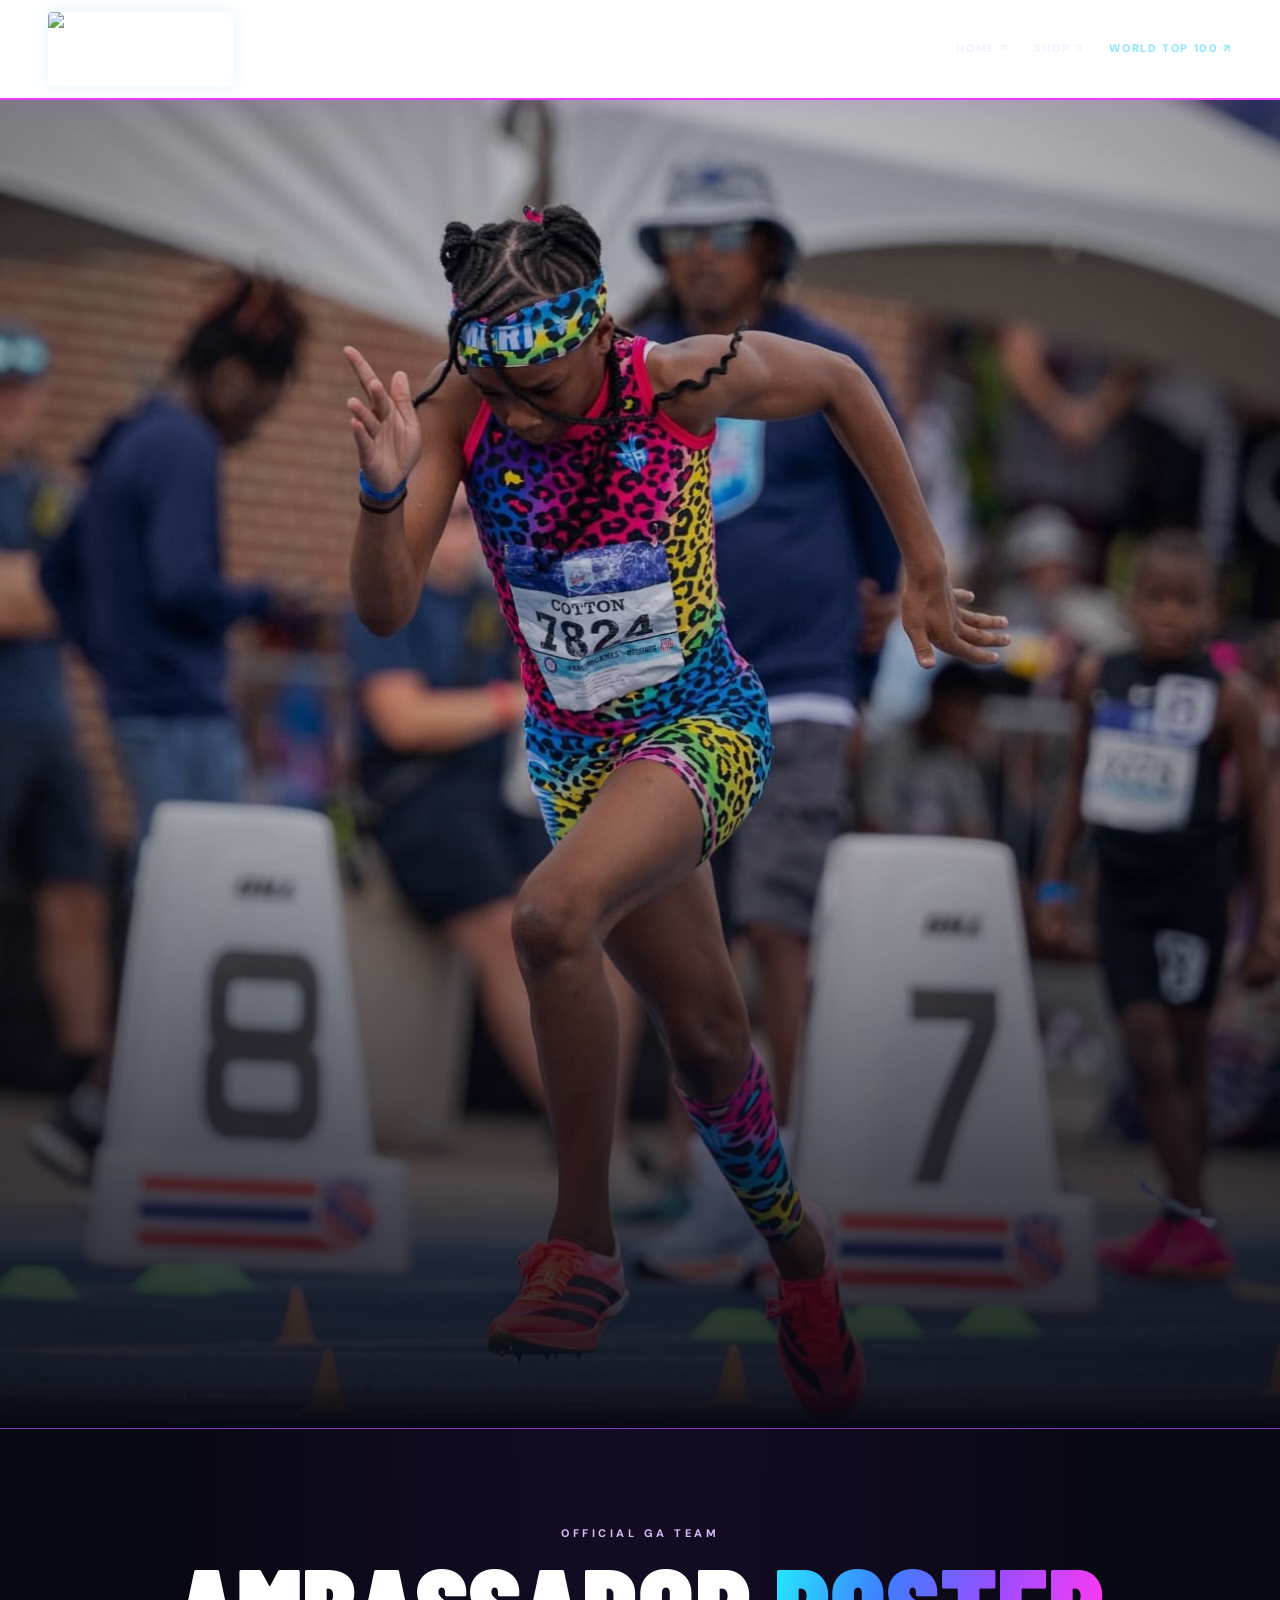
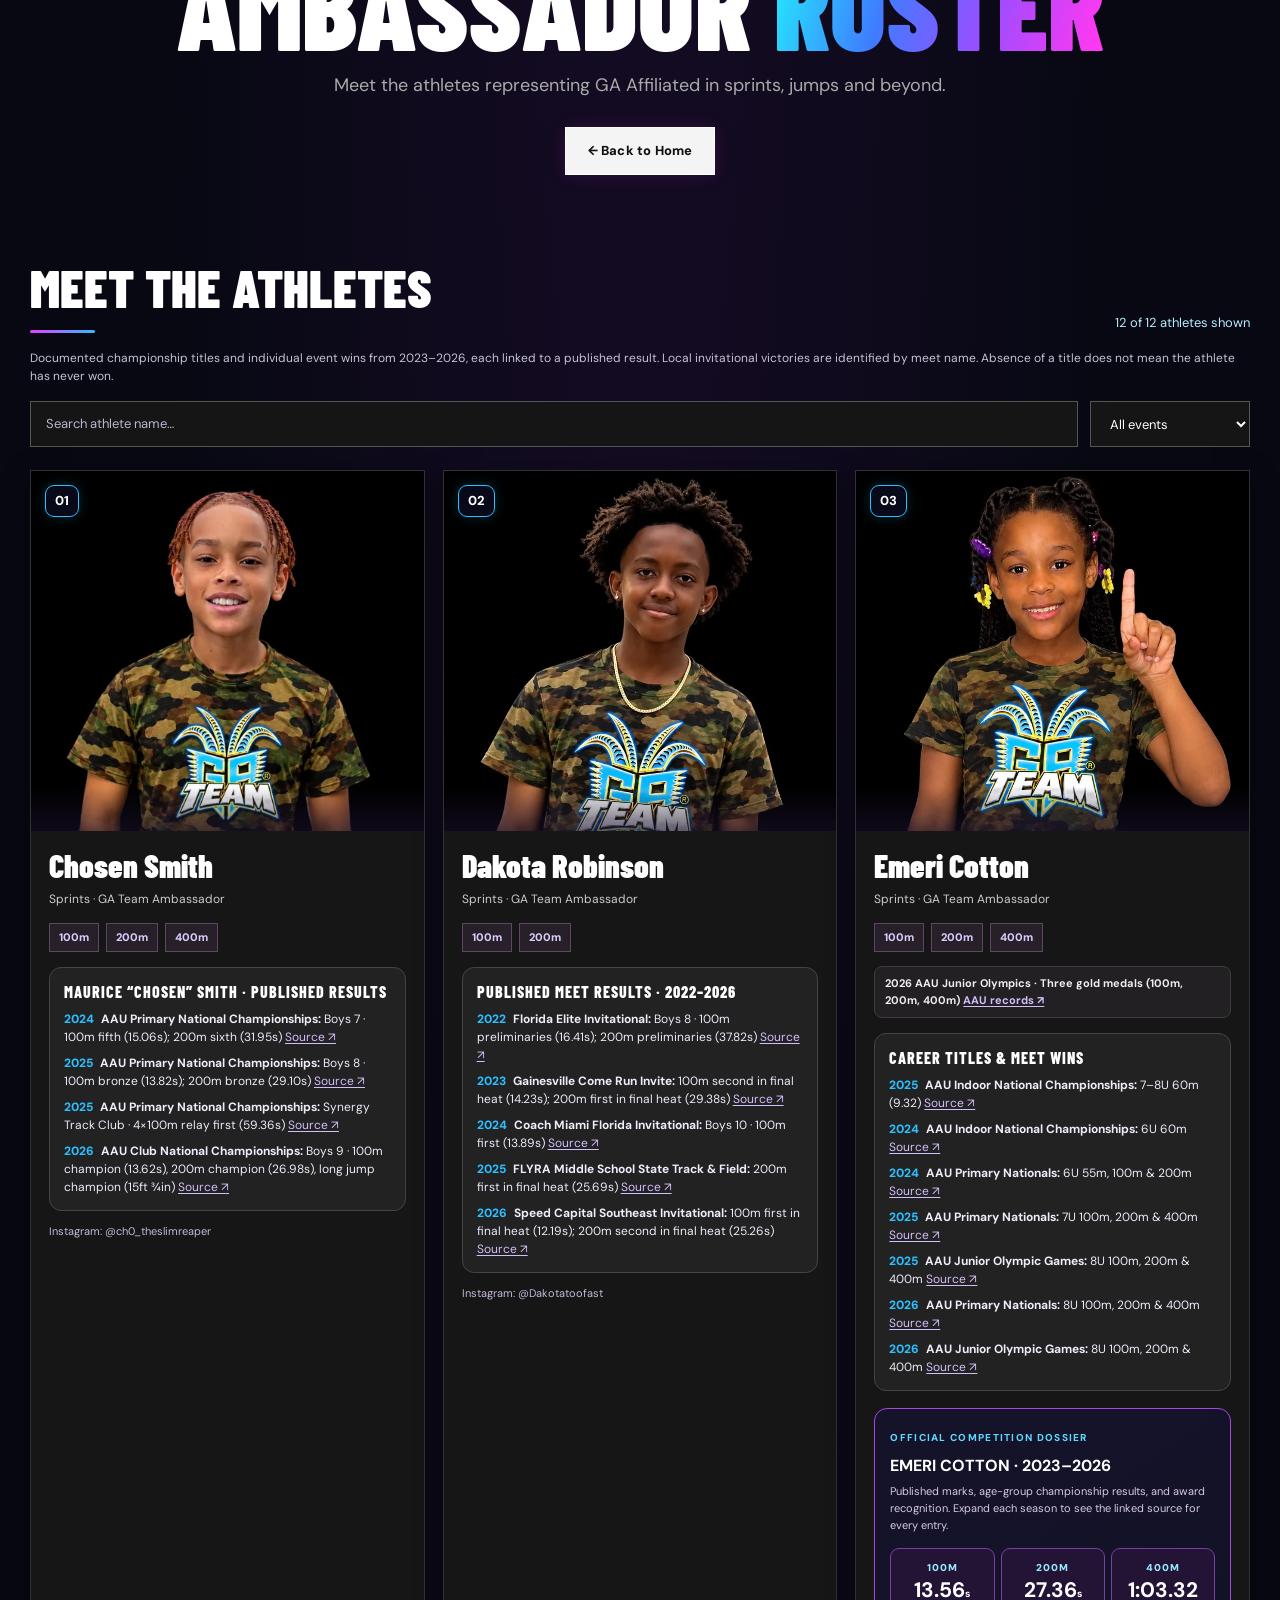
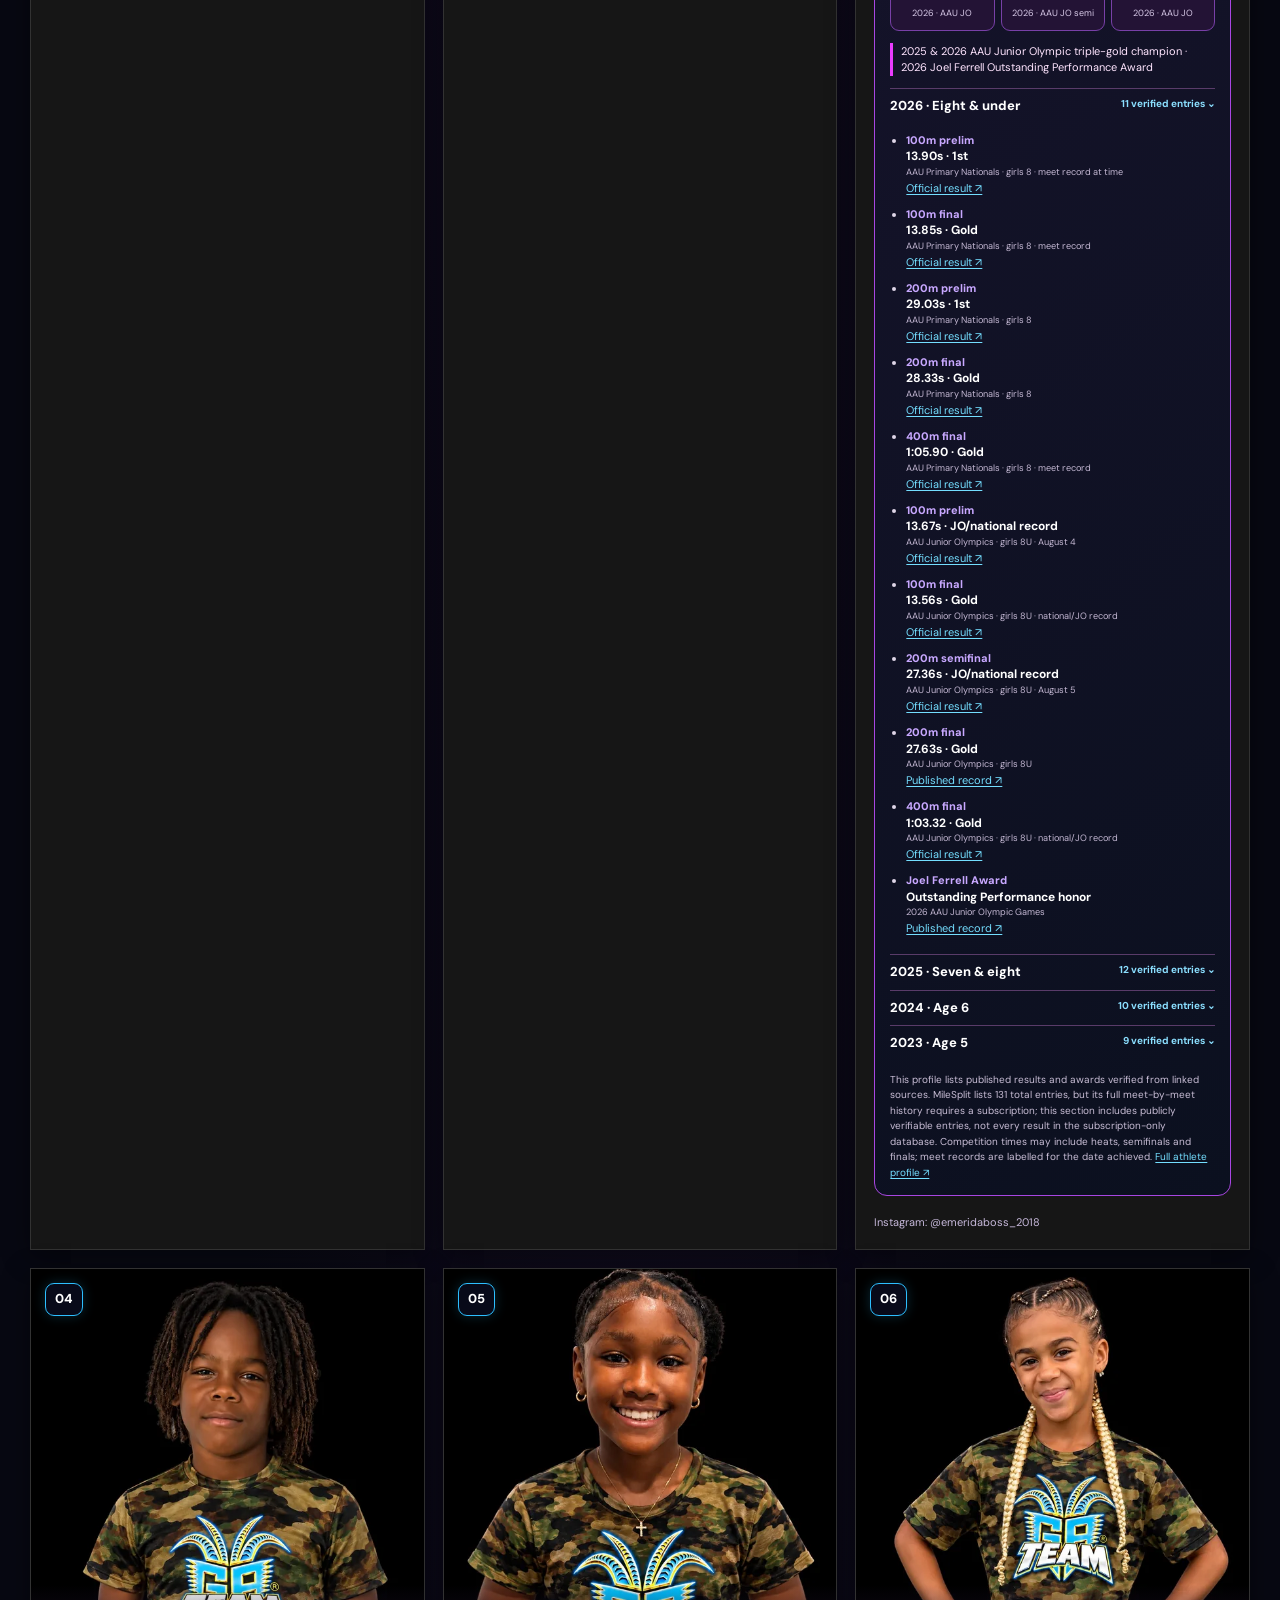
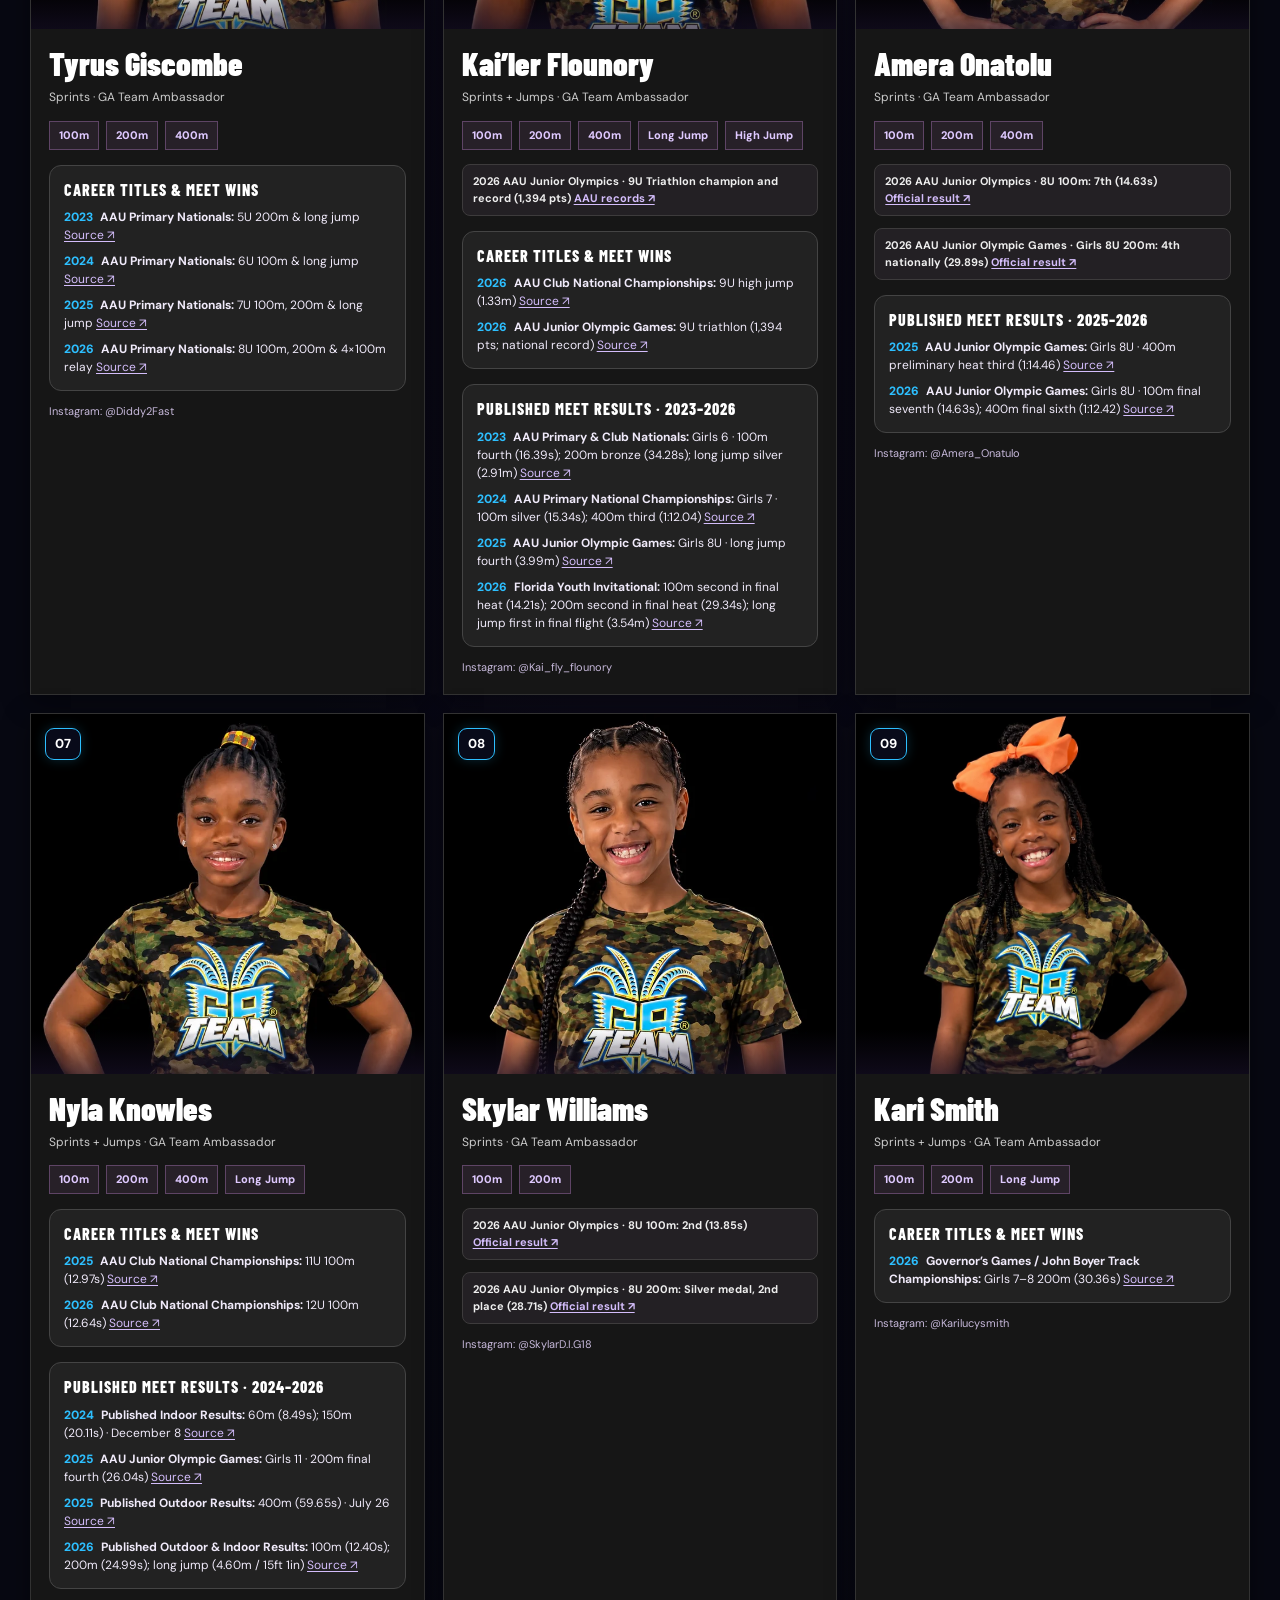
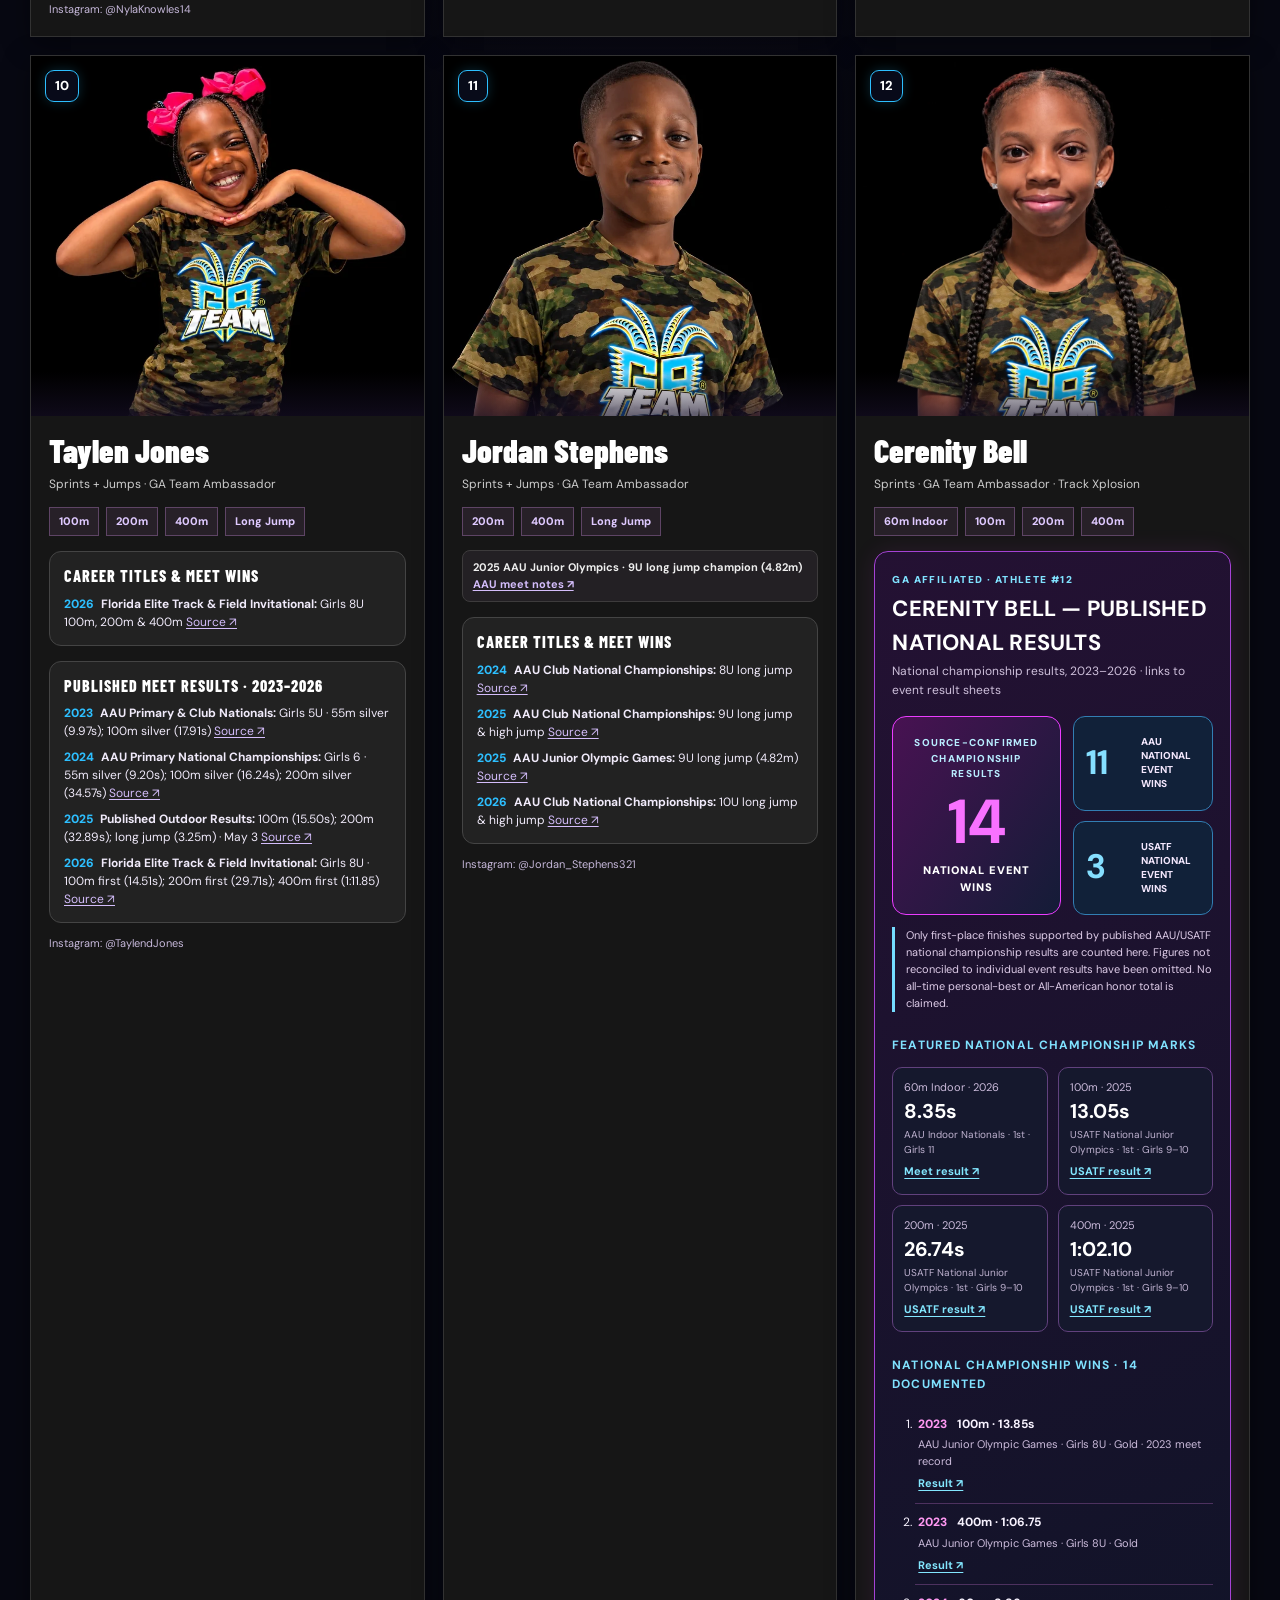
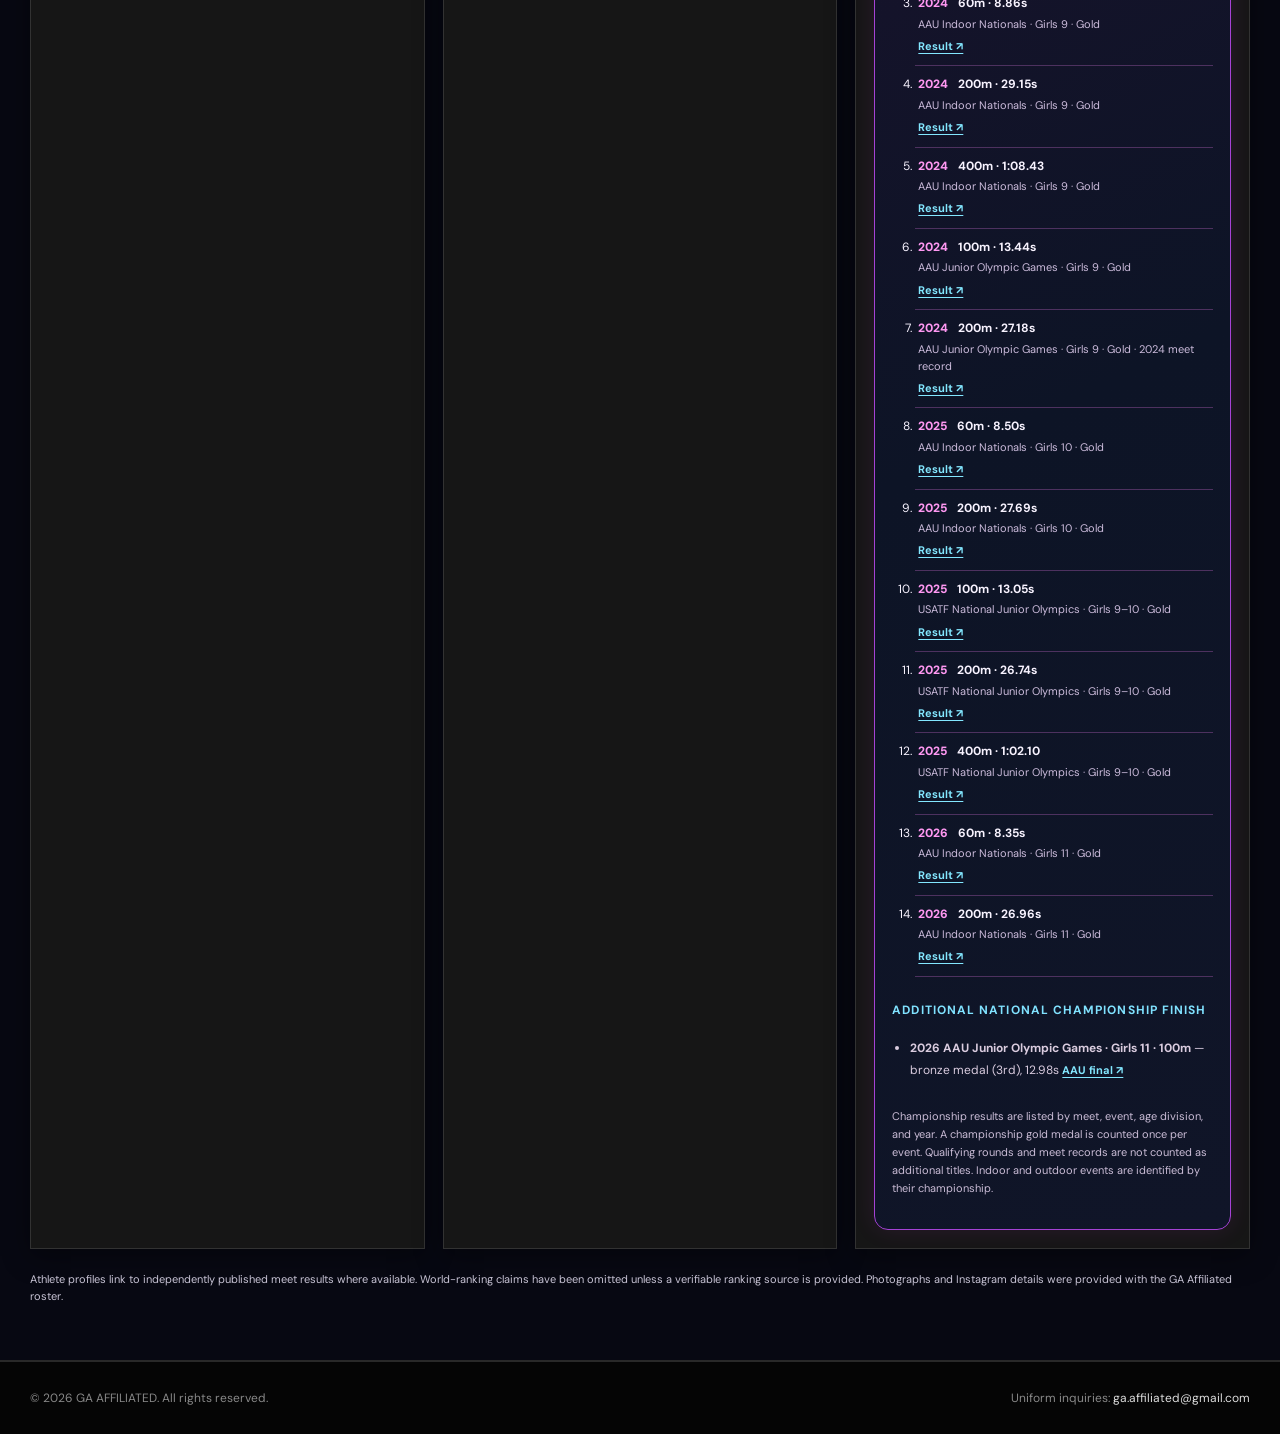
==== commit ab4fe866: "Add files via upload" ====
--- a/ambassadors.html
+++ b/ambassadors.html
@@ -1,6 +1,6 @@
 <!DOCTYPE html>
 
-<html lang="en"><head><meta charset="utf-8"/><meta content="width=device-width, initial-scale=1" name="viewport"/><meta content="#070812" name="theme-color"/><meta content="Meet the 12 official GA Affiliated track and field ambassadors, see athlete photos and events." name="description"/><title>Ambassador Roster | GA Affiliated</title><link href="assets/favicon.svg" rel="icon" type="image/svg+xml"/><link href="styles.css" rel="stylesheet"/><link href="luxury.css" rel="stylesheet"/><style>.roster-page .header-inner{display:flex;justify-content:space-between}.roster-header-links{display:flex;gap:30px}.roster-header-links a{color:#111;text-decoration:none;font-size:11px;font-weight:800;letter-spacing:.15em}@media(max-width:520px){.roster-header-links{gap:12px}.roster-header-links a{font-size:9px}}</style>
+<html lang="en"><head><meta charset="utf-8"/><meta content="width=device-width, initial-scale=1" name="viewport"/><meta content="#070812" name="theme-color"/><meta content="Meet the 12 official GA Affiliated track and field ambassadors, see athlete photos and events." name="description"/><title>Ambassador Roster | GA Affiliated</title><link rel="icon" type="image/png" href="assets/favicon-ga.png"><link href="styles.css" rel="stylesheet"/><link href="luxury.css" rel="stylesheet"/><style>.roster-page .header-inner{display:flex;justify-content:space-between}.roster-header-links{display:flex;gap:30px}.roster-header-links a{color:#111;text-decoration:none;font-size:11px;font-weight:800;letter-spacing:.15em}@media(max-width:520px){.roster-header-links{gap:12px}.roster-header-links a{font-size:9px}}</style>
 <style id="ga-cerenity-performance-styles">
 
 /* Cerenity Bell verified competition dossier — isolated from other ambassadors */
@@ -56,7 +56,7 @@
 /* GA AFFILIATED: neon magenta #EB3CFF | electric blue #2DBFFF | midnight #070812 */
 body.roster-page{--ga-magenta:#eb3cff;--ga-blue:#2dbfff;--ga-night:#070812;--bg:#070812;--panel:#101322;--panel2:#191329;--line:#5c2f83;--text:#fff;--muted:#cbc6d8;--magenta:#eb3cff;--cyan:#2dbfff;background:radial-gradient(ellipse at 50% 0%,#37145155,transparent 55%),#070812;color:#fff}
 .roster-page .site-header{background:linear-gradient(90deg,#070812,#190e29 55%,#071524);border-bottom:2px solid #eb3cff;box-shadow:0 5px 22px #eb3cff18}
-.roster-page .header-logo{color:#fff;text-decoration:none}
+.roster-page .header-logo{color:#fff;text-decoration:none;display:inline-flex;align-items:center;max-width:280px}.roster-page .header-logo img{display:block;width:100%;height:auto;border-radius:4px;box-shadow:0 0 18px #2dbfff22}
 .roster-page .header-logo .logo-mark{color:#fff;text-shadow:2px 1px 0 #2dbfff,-2px -1px 0 #eb3cff}
 .roster-page .header-logo .mark-slash{color:#eb3cff}
 .roster-page .header-logo .logo-copy small{color:#b7dfff}
@@ -135,7 +135,7 @@
 .roster-page .athlete[data-name="emeri cotton"] .ga-emeri-smallprint{font-size:10px;line-height:1.55;color:#c8bdd5;margin:12px 0 0}
 </style>
 </head><body class="roster-page">
-<header class="site-header" id="top"><div class="header-inner"><a aria-label="GA Affiliated homepage" class="header-logo" href="index.html"><span class="logo-mark">GA<span class="mark-slash">/</span></span><span class="logo-copy">AFFILIATED<small>UNIFORMS · PERFORMANCE · CULTURE</small></span></a><div class="roster-header-links"><a href="index.html">HOME ↗</a><a href="index.html#shop">SHOP ↗</a><a href="world-top-100.html">WORLD TOP 100 ↗</a></div></div></header><div class="banner"><img alt="GA Affiliated neon purple and electric blue winged logo with lightning" fetchpriority="high" height="614" src="assets/ga-header.jpg" width="1536"/></div>
+<header class="site-header" id="top"><div class="header-inner"><a aria-label="GA Affiliated homepage" class="header-logo" href="index.html"><img src="assets/ga-official-neon-logo.jpg" width="1536" height="614" alt="GA Affiliated neon logo"></a><div class="roster-header-links"><a href="index.html">HOME ↗</a><a href="index.html#shop">SHOP ↗</a><a href="world-top-100.html">WORLD TOP 100 ↗</a></div></div></header><div class="banner"><img alt="GA Affiliated neon purple and electric blue winged logo with lightning" fetchpriority="high" height="614" src="assets/ga-header.jpg" width="1536"/></div>
 <main class="container"><section class="roster-intro"><p class="eyebrow">OFFICIAL GA TEAM</p><h1 class="display">AMBASSADOR <span class="gradient">ROSTER</span></h1><p class="lead">Meet the athletes representing GA Affiliated in sprints, jumps and beyond.</p><a class="btn btn-secondary" href="index.html">← Back to Home</a></section>
 <section aria-label="Track and field ambassador roster"><div class="roster-topline"><h2>MEET THE ATHLETES</h2><span aria-live="polite" class="count" id="athlete-count">12 of 12 athletes shown</span></div><p class="career-roster-disclaimer">Documented championship titles and individual event wins from 2023–2026, each linked to a published result. Local invitational victories are identified by meet name. Absence of a title does not mean the athlete has never won.</p><div class="controls"><input aria-label="Search athlete name" id="athlete-search" placeholder="Search athlete name…" type="search"/><select aria-label="Filter athletes by event" id="event-filter"><option value="">All events</option><option value="60m">60m (Indoor)</option><option value="100m">100m</option><option value="200m">200m</option><option value="400m">400m</option><option value="Long Jump">Long Jump</option><option value="High Jump">High Jump</option></select></div><div class="athlete-grid" id="athlete-grid"><article class="athlete" data-events="100m|200m|400m" data-name="chosen smith"><div class="athlete-visual"><img alt="GA Affiliated ambassador Chosen Smith" loading="lazy" src="assets/ambassadors/chosen-smith.webp"/><span class="number">01</span></div><div class="athlete-body"><h3>Chosen Smith</h3><p class="athlete-category">Sprints · GA Team Ambassador</p><div class="chips"><span class="chip">100m</span><span class="chip">200m</span><span class="chip">400m</span></div><div class="career-honors ga-season-results"><h4>Maurice “Chosen” Smith · Published Results</h4><ul><li><span class="honor-year">2024</span><span class="honor-meet">AAU Primary National Championships:</span> Boys 7 · 100m fifth (15.06s); 200m sixth (31.95s) <a href="https://image.aausports.org/sports/athletics/results/2024/primary/primarycompleteresults.htm" rel="noopener noreferrer" target="_blank" aria-label="Published result for chosen smith 2024">Source ↗</a></li><li><span class="honor-year">2025</span><span class="honor-meet">AAU Primary National Championships:</span> Boys 8 · 100m bronze (13.82s); 200m bronze (29.10s) <a href="https://fl.milesplit.com/meets/698145-aau-national-primary-championship-youth-2025/teams/45227" rel="noopener noreferrer" target="_blank" aria-label="Published result for chosen smith 2025">Source ↗</a></li><li><span class="honor-year">2025</span><span class="honor-meet">AAU Primary National Championships:</span> Synergy Track Club · 4×100m relay first (59.36s) <a href="https://fl.milesplit.com/meets/698145-aau-national-primary-championship-youth-2025/teams/45227" rel="noopener noreferrer" target="_blank" aria-label="Published result for chosen smith 2025">Source ↗</a></li><li><span class="honor-year">2026</span><span class="honor-meet">AAU Club National Championships:</span> Boys 9 · 100m champion (13.62s), 200m champion (26.98s), long jump champion (15ft ¾in) <a href="https://image.aausports.org/sports/athletics/results/2026/club/meetnotes.htm" rel="noopener noreferrer" target="_blank" aria-label="Published result for chosen smith 2026">Source ↗</a></li></ul></div><p class="athlete-social">Instagram: @ch0_theslimreaper</p></div></article><article class="athlete" data-events="100m|200m" data-name="dakota robinson"><div class="athlete-visual"><img alt="GA Affiliated ambassador Dakota Robinson" loading="lazy" src="assets/ambassadors/dakota-robinson.webp"/><span class="number">02</span></div><div class="athlete-body"><h3>Dakota Robinson</h3><p class="athlete-category">Sprints · GA Team Ambassador</p><div class="chips"><span class="chip">100m</span><span class="chip">200m</span></div><div class="career-honors ga-season-results"><h4>Published Meet Results · 2022–2026</h4><ul><li><span class="honor-year">2022</span><span class="honor-meet">Florida Elite Invitational:</span> Boys 8 · 100m preliminaries (16.41s); 200m preliminaries (37.82s) <a href="https://fl.milesplit.com/meets/474543-florida-elite-invitational-2022/results/800382/raw" rel="noopener noreferrer" target="_blank" aria-label="Published result for dakota robinson 2022">Source ↗</a></li><li><span class="honor-year">2023</span><span class="honor-meet">Gainesville Come Run Invite:</span> 100m second in final heat (14.23s); 200m first in final heat (29.38s) <a href="https://fl.milesplit.com/meets/557122-gainesville-come-run-invite-2023/teams/47411" rel="noopener noreferrer" target="_blank" aria-label="Published result for dakota robinson 2023">Source ↗</a></li><li><span class="honor-year">2024</span><span class="honor-meet">Coach Miami Florida Invitational:</span> Boys 10 · 100m first (13.89s) <a href="https://fl.milesplit.com/meets/606663-coach-miami-presents-the-florida-invitational-2024/results/1010561/raw" rel="noopener noreferrer" target="_blank" aria-label="Published result for dakota robinson 2024">Source ↗</a></li><li><span class="honor-year">2025</span><span class="honor-meet">FLYRA Middle School State Track &amp; Field:</span> 200m first in final heat (25.69s) <a href="https://fl.milesplit.com/meets/653767-flyra-middle-school-state-track-and-field-championship-2025/teams/47411" rel="noopener noreferrer" target="_blank" aria-label="Published result for dakota robinson 2025">Source ↗</a></li><li><span class="honor-year">2026</span><span class="honor-meet">Speed Capital Southeast Invitational:</span> 100m first in final heat (12.19s); 200m second in final heat (25.26s) <a href="https://fl.milesplit.com/meets/753155-speed-capital-southeast-invitational-2026/results/1289038/raw" rel="noopener noreferrer" target="_blank" aria-label="Published result for dakota robinson 2026">Source ↗</a></li></ul></div><p class="athlete-social">Instagram: @Dakotatoofast</p></div></article><article class="athlete" data-events="100m|200m|400m" data-name="emeri cotton"><div class="athlete-visual"><img alt="GA Affiliated ambassador Emeri Cotton" loading="lazy" src="assets/ambassadors/emeri-cotton.webp"/><span class="number">03</span></div><div class="athlete-body"><h3>Emeri Cotton</h3><p class="athlete-category">Sprints · GA Team Ambassador</p><div class="chips"><span class="chip">100m</span><span class="chip">200m</span><span class="chip">400m</span></div><p class="result">2026 AAU Junior Olympics · Three gold medals (100m, 200m, 400m) <a aria-label="View source for this athlete achievement" href="https://image.aausports.org/sports/athletics/results/2026/jogames/meetnotes.htm" rel="noopener noreferrer" target="_blank">AAU records ↗</a></p><div class="career-honors"><h4>Career Titles &amp; Meet Wins</h4><ul><li><span class="honor-year">2025</span><span class="honor-meet">AAU Indoor National Championships:</span> 7–8U 60m (9.32) <a aria-label="Official 2025 AAU indoor 60m results for Emeri Cotton" href="https://flashresults.com/2025_Meets/Indoor/03-07_AAU/003-2_compiled.htm" rel="noopener noreferrer" target="_blank">Source ↗</a></li><li><span class="honor-year">2024</span><span class="honor-meet">AAU Indoor National Championships:</span> 6U 60m <a aria-label="Official results source for emeri cotton 2024 title" href="https://image.aausports.org/dnn/athletics/2024/Indoor/Indoor-Nationals-Final-Results.pdf" rel="noopener noreferrer" target="_blank">Source ↗</a></li><li><span class="honor-year">2024</span><span class="honor-meet">AAU Primary Nationals:</span> 6U 55m, 100m &amp; 200m <a aria-label="Official results source for emeri cotton 2024 title" href="https://image.aausports.org/sports/athletics/results/2024/primary/meetnotes.htm" rel="noopener noreferrer" target="_blank">Source ↗</a></li><li><span class="honor-year">2025</span><span class="honor-meet">AAU Primary Nationals:</span> 7U 100m, 200m &amp; 400m <a aria-label="Official results source for emeri cotton 2025 title" href="https://image.aausports.org/sports/athletics/results/2025/primary/meetnotes.htm" rel="noopener noreferrer" target="_blank">Source ↗</a></li><li><span class="honor-year">2025</span><span class="honor-meet">AAU Junior Olympic Games:</span> 8U 100m, 200m &amp; 400m <a aria-label="Official results source for emeri cotton 2025 title" href="https://aau.youthrunner.com/news/story/emeri-cotton-wins-triple-crown-and-joel-ferrell-award-at-aau-junior-olympic-games" rel="noopener noreferrer" target="_blank">Source ↗</a></li><li><span class="honor-year">2026</span><span class="honor-meet">AAU Primary Nationals:</span> 8U 100m, 200m &amp; 400m <a aria-label="Official results source for emeri cotton 2026 title" href="https://image.aausports.org/sports/athletics/results/2026/primary/meetnotes.htm" rel="noopener noreferrer" target="_blank">Source ↗</a></li><li><span class="honor-year">2026</span><span class="honor-meet">AAU Junior Olympic Games:</span> 8U 100m, 200m &amp; 400m <a aria-label="Official results source for emeri cotton 2026 title" href="https://image.aausports.org/sports/athletics/results/2026/jogames/meetnotes.htm" rel="noopener noreferrer" target="_blank">Source ↗</a></li></ul></div><section class="ga-emeri-stats" aria-label="Emeri Cotton verified career track and field statistics 2023 through 2026">
   <div class="ga-emeri-topline"><span class="ga-emeri-kicker">OFFICIAL COMPETITION DOSSIER</span><h4>EMERI COTTON · 2023–2026</h4><p>Published marks, age-group championship results, and award recognition. Expand each season to see the linked source for every entry.</p></div>
--- a/luxury.css
+++ b/luxury.css
@@ -172,3 +172,48 @@
   .film-wrap { max-width:100%; }
   .film-caption { gap:8px; flex-wrap:wrap; }
 }
+
+/* Women's + men's merchandising for the GA edit. */
+.shop-division {margin-top:38px;scroll-margin-top:112px}
+.shop-division--men {margin-top:76px;}
+.shop-category-header {display:flex;align-items:end;justify-content:space-between;gap:24px;padding:0 0 20px;border-bottom:1px solid rgba(175,119,255,.38);margin-bottom:22px;}
+.shop-category-header h3 {font:900 clamp(37px,4.4vw,72px)/.95 var(--display);letter-spacing:.015em;margin:12px 0 0;color:#fff;}
+.shop-category-header h3 em {font-style:normal;color:#fff;background:linear-gradient(90deg,#66e9ff 0%,#8091ff 31%,#be5cff 67%,#ff57dd 100%);-webkit-background-clip:text;background-clip:text;-webkit-text-fill-color:transparent;}
+.shop-category-header p {font-size:12px;color:#e1d7ed;margin:0 0 5px;max-width:280px;line-height:1.6;}
+.product-grid--three {grid-template-columns:repeat(3,minmax(0,1fr));gap:18px;}
+.product-grid--three .product-photo {aspect-ratio:4/5;}
+.product-grid--three .product-photo img {object-fit:contain;}
+.product-grid--three .product-info h3 {font-size:clamp(21px,2vw,29px);}
+.product-grid--three .product-info p {line-height:1.6;}
+@media(max-width:840px) {
+  .product-grid--three {grid-template-columns:repeat(2,minmax(0,1fr));gap:12px;}
+  .shop-category-header {align-items:start;flex-direction:column;gap:10px;}
+  .shop-division--men {margin-top:55px;}
+  .product-grid--three .product-photo {aspect-ratio:4/5;}
+}
+@media(max-width:520px) {
+  .shop-division {margin-top:22px;}
+  .shop-division--men {margin-top:57px;}
+  .shop-category-header {margin-bottom:16px;}
+  .shop-category-header h3 {font-size:clamp(34px,10vw,50px);}
+  .product-grid--three {gap:9px;}
+  .product-grid--three .product-info {padding:14px 10px 12px;gap:5px;}
+  .product-grid--three .product-info h3 {font-size:clamp(19px,5.1vw,25px);}
+  .product-grid--three .product-info strong {font-size:22px;}
+  .product-grid--three .product-tag {font-size:8px;padding:6px;left:8px;top:8px;}
+  .product-grid--three .product-photo {aspect-ratio:4/5;}
+}
+
+/* GO HARD OR GO HOME homepage feature; keeps GA neon brand treatment */
+.ga-meet-feature{border-top:1px solid #302a3e;border-bottom:1px solid #302a3e;padding:85px 0;background:radial-gradient(ellipse at 70% 40%,#171327 0%,#08070b 65%)}
+.ga-meet-feature__inner{display:grid;grid-template-columns:1.1fr .8fr;gap:55px;align-items:center}
+.ga-meet-feature__copy h2{font:900 clamp(68px,8.8vw,140px)/.8 var(--display);margin:19px 0 24px;letter-spacing:-.02em}
+.ga-meet-feature__copy h2 span,.ga-meet-feature__date span{background:linear-gradient(110deg,#24e0ff,#7d62fa,#ff48da);-webkit-background-clip:text;background-clip:text;color:transparent}
+.ga-meet-feature__date{font-size:13px;font-weight:900;letter-spacing:.12em;color:#fff;line-height:1.8}
+.ga-meet-feature__copy>p:not(.small-overline):not(.ga-meet-feature__date){max-width:480px;color:#c9c3d2;line-height:1.75;font-size:15px}
+.ga-meet-feature__link{display:inline-flex;gap:34px;align-items:center;text-decoration:none;font-weight:900;font-size:12px;letter-spacing:.13em;border-bottom:2px solid #a966fc;padding:17px 0;margin-top:15px}
+.ga-meet-feature__link span{font-size:22px}
+.ga-meet-feature__image{height:420px;overflow:hidden;display:block;border:1px solid #49395f}
+.ga-meet-feature__image img{width:100%;height:100%;object-fit:cover;object-position:50% 35%;display:block;transition:transform .4s}
+.ga-meet-feature__image:hover img{transform:scale(1.025)}
+@media(max-width:760px){.ga-meet-feature{padding:52px 0}.ga-meet-feature__inner{grid-template-columns:1fr;gap:26px}.ga-meet-feature__copy h2{font-size:clamp(65px,13vw,106px)}.ga-meet-feature__image{height:390px}}
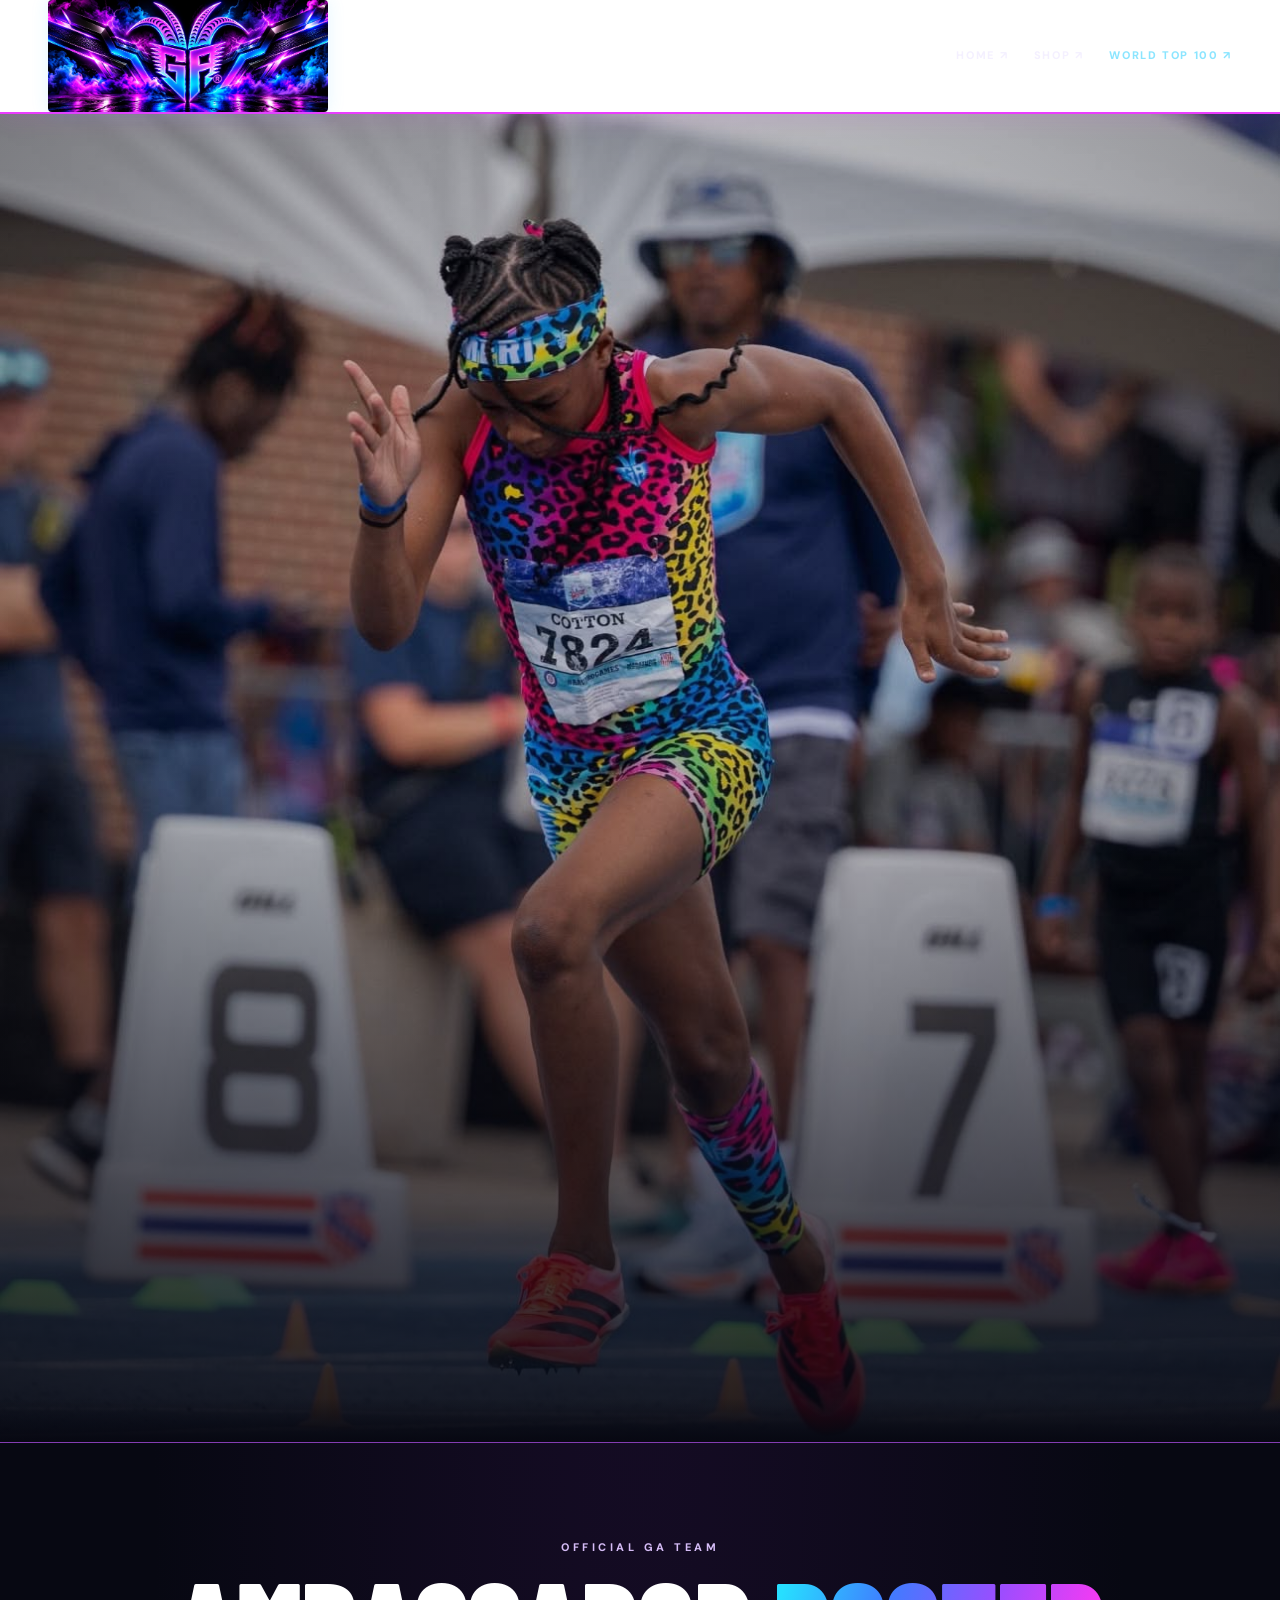
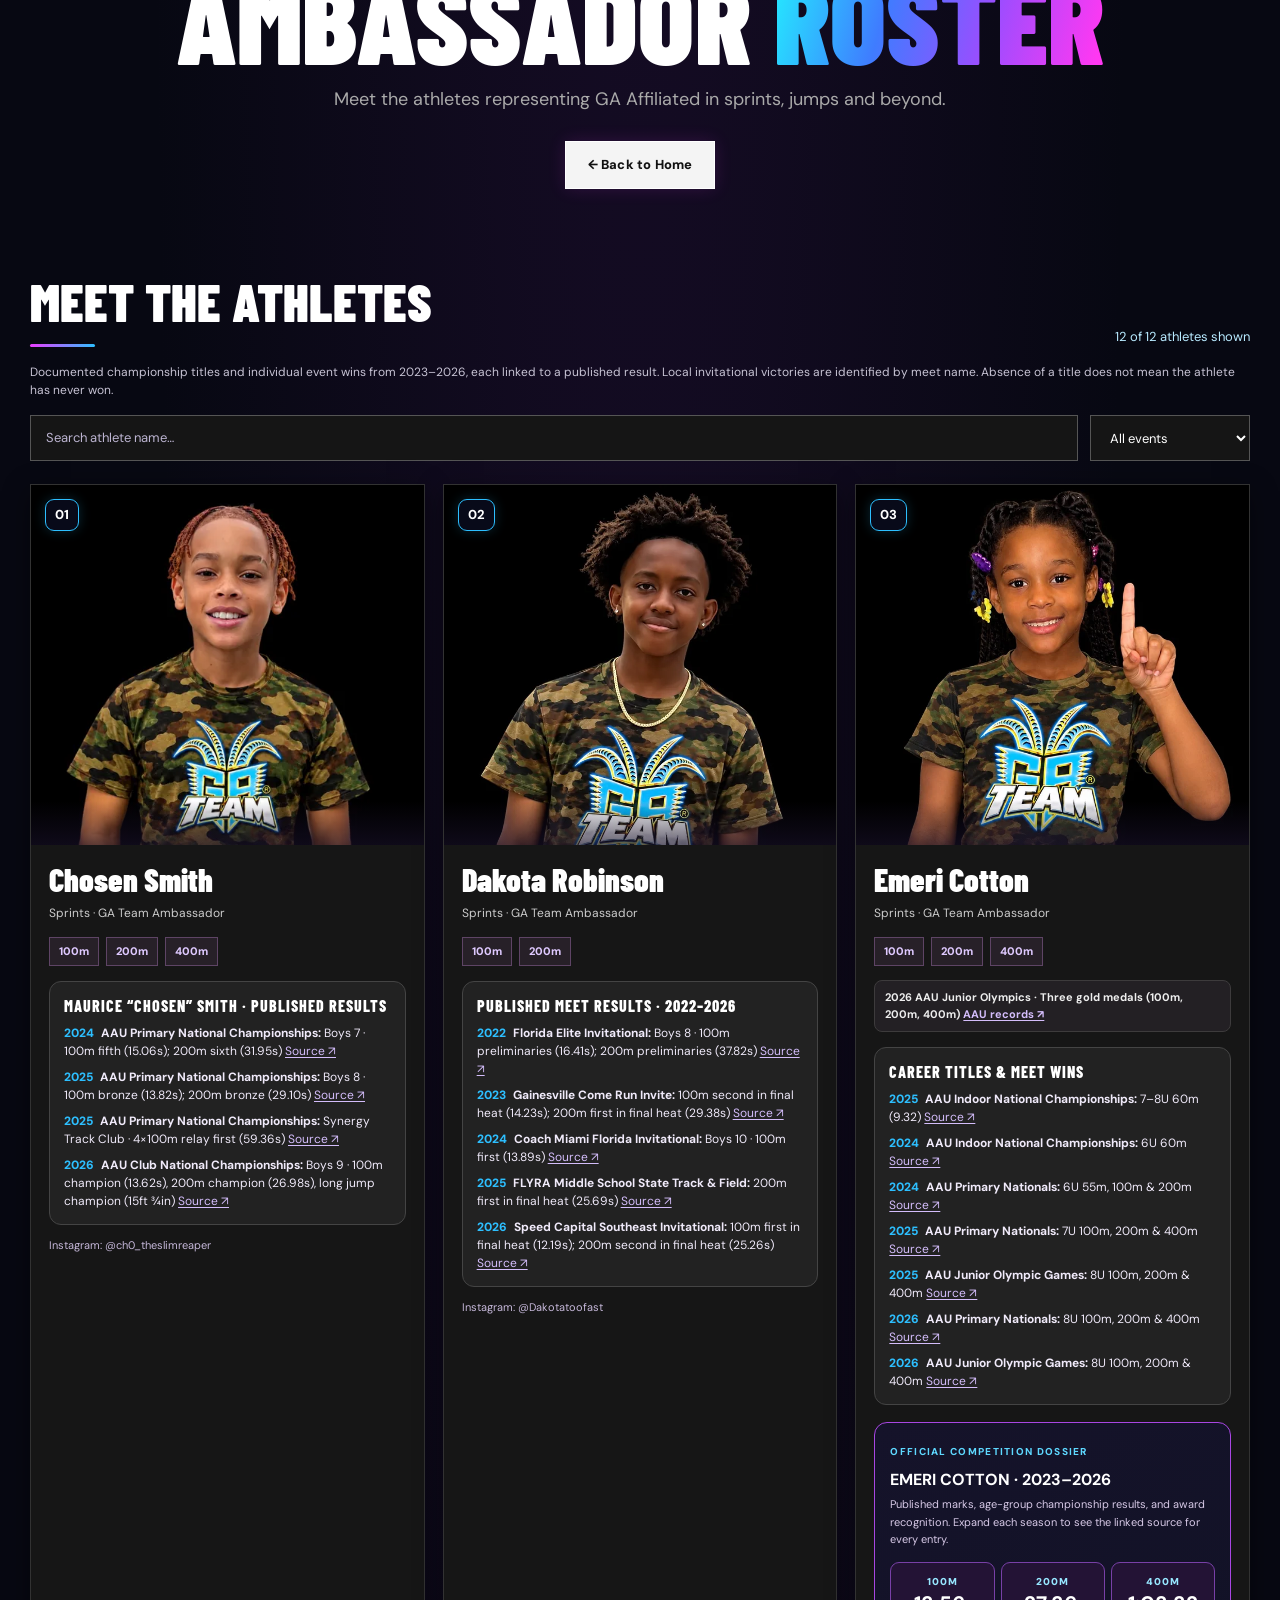
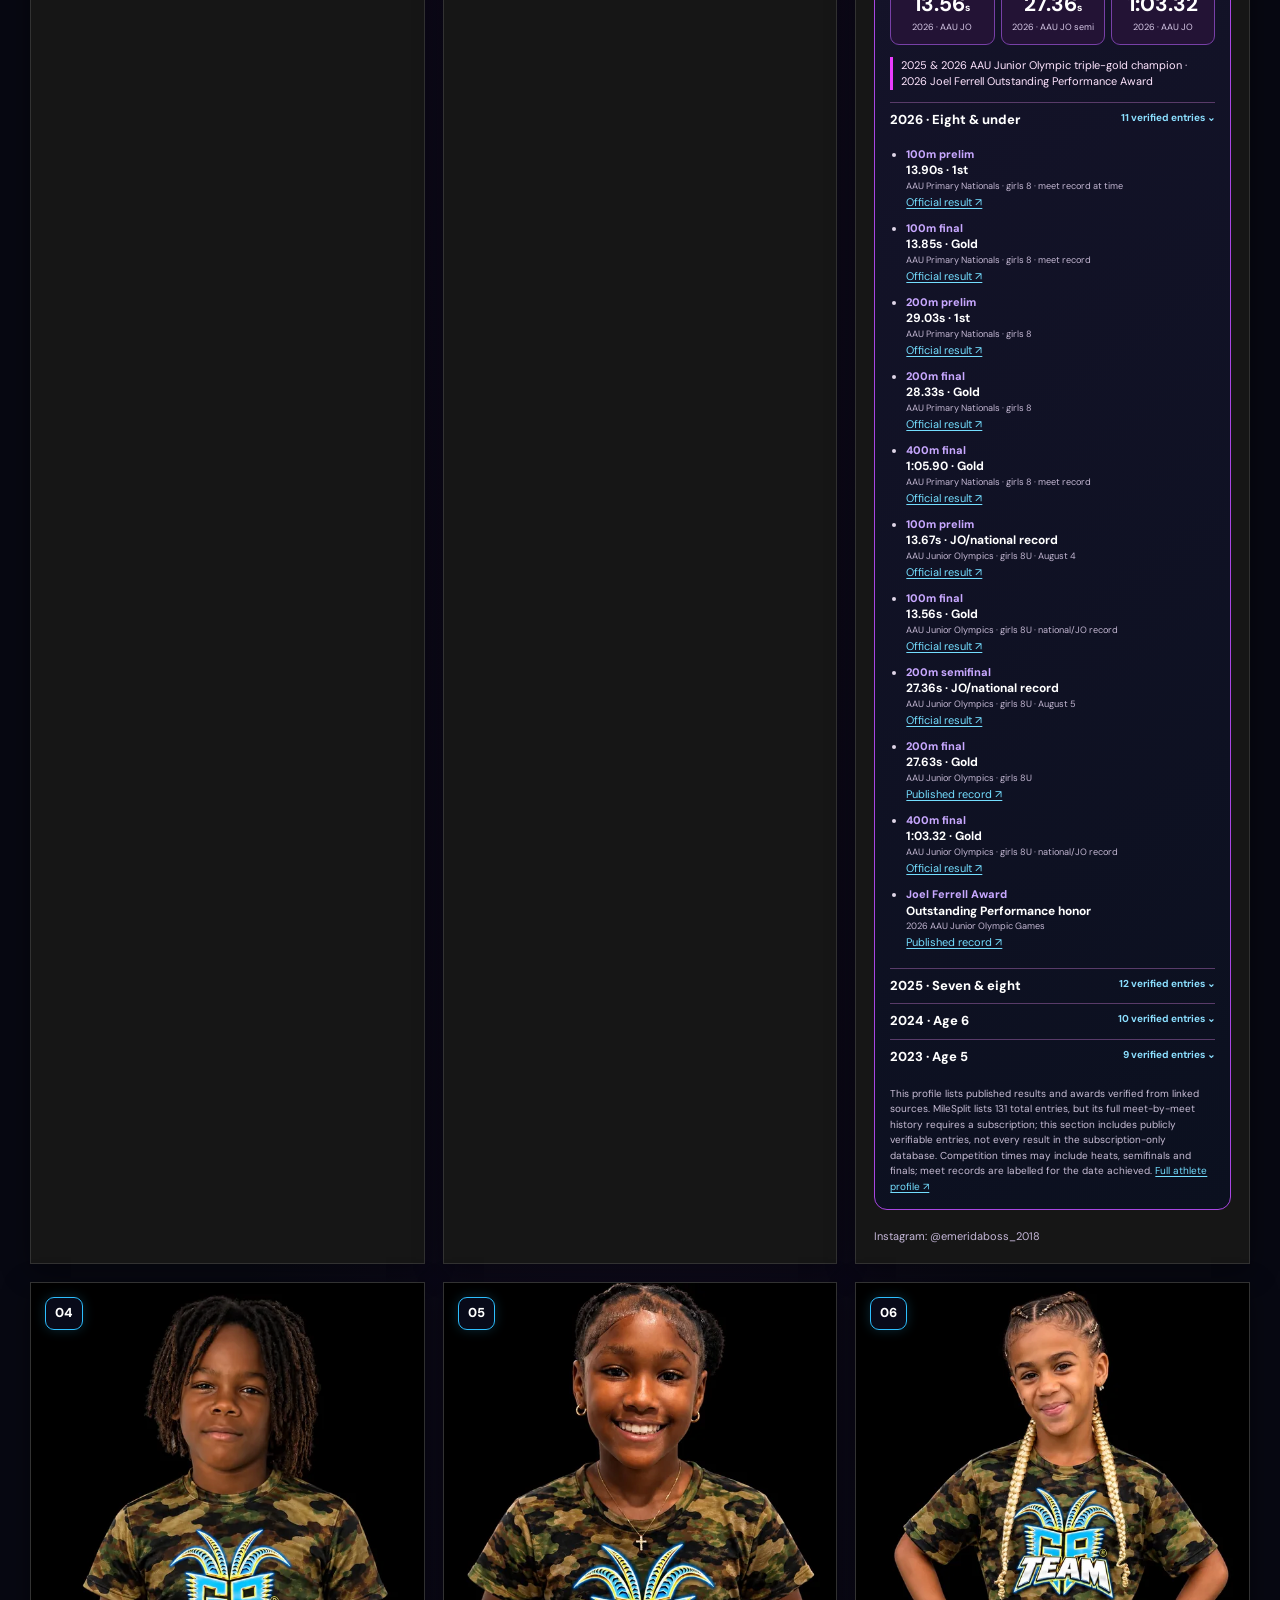
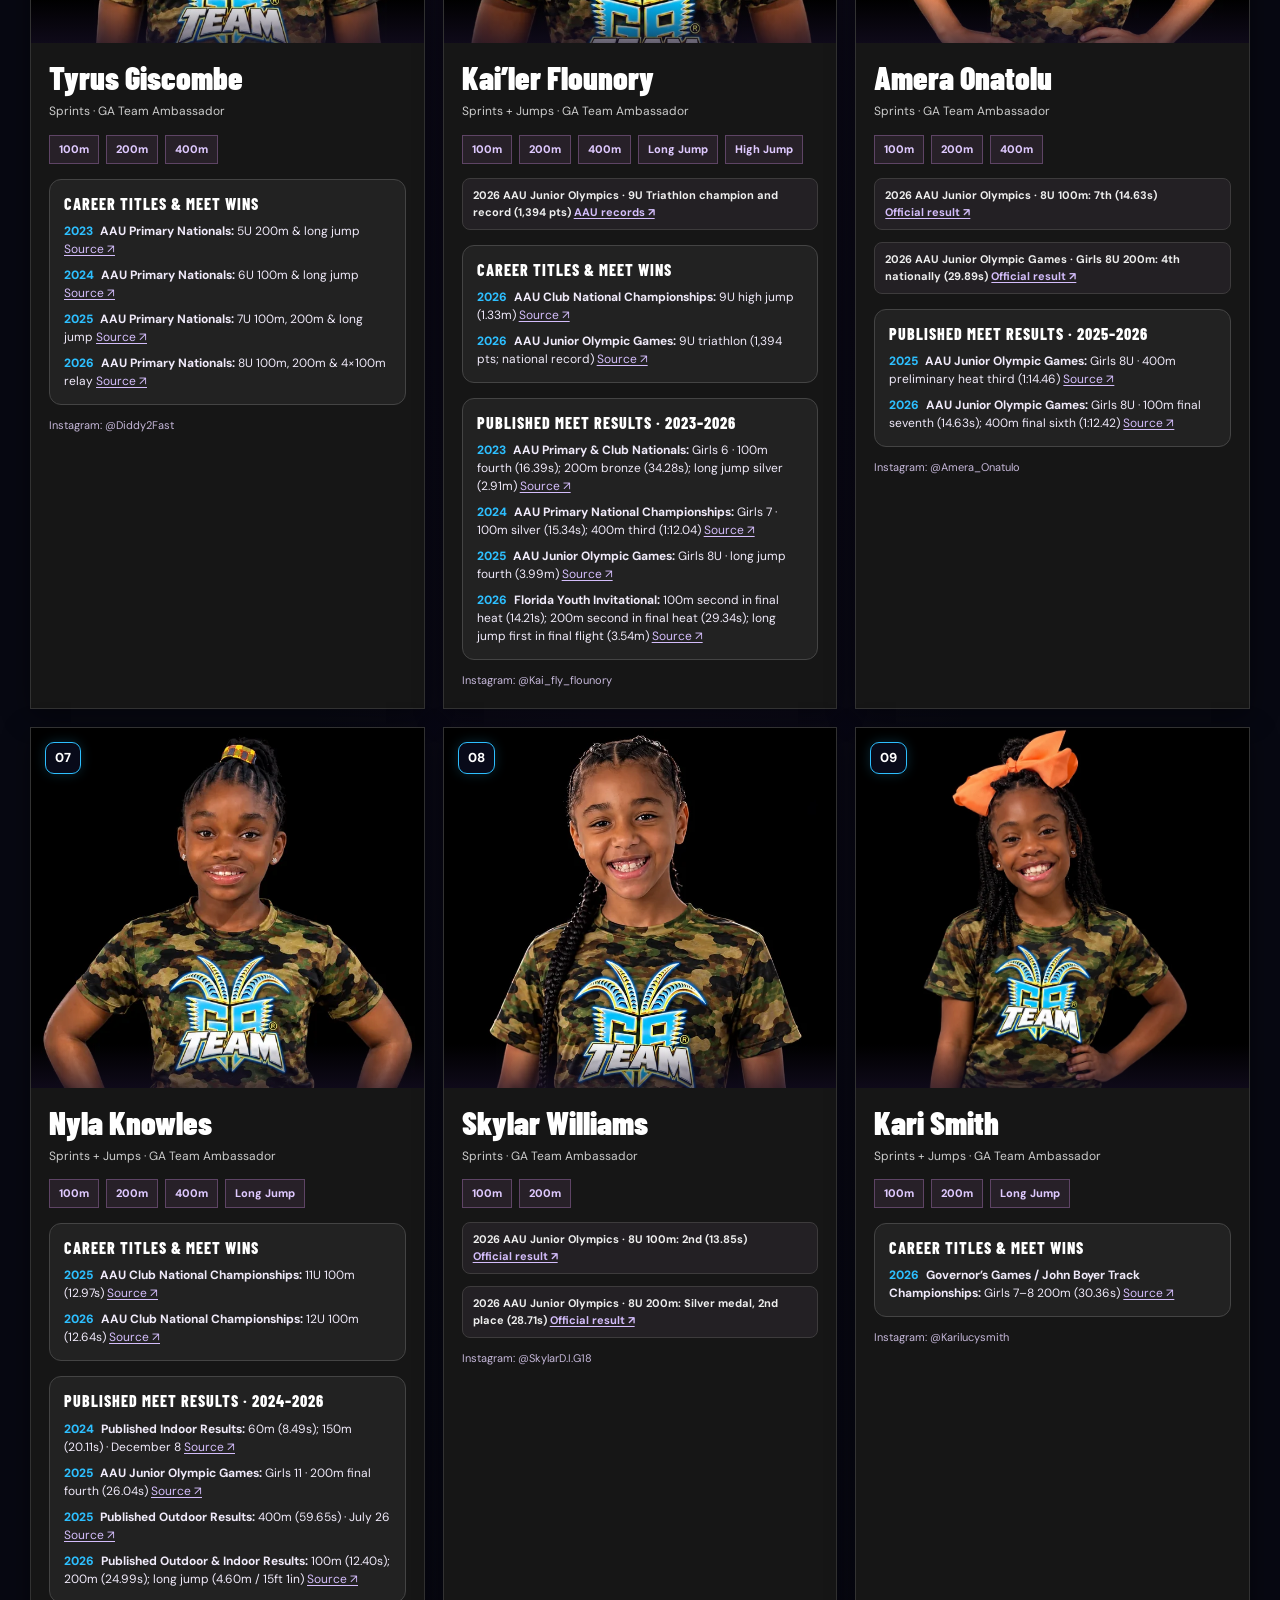
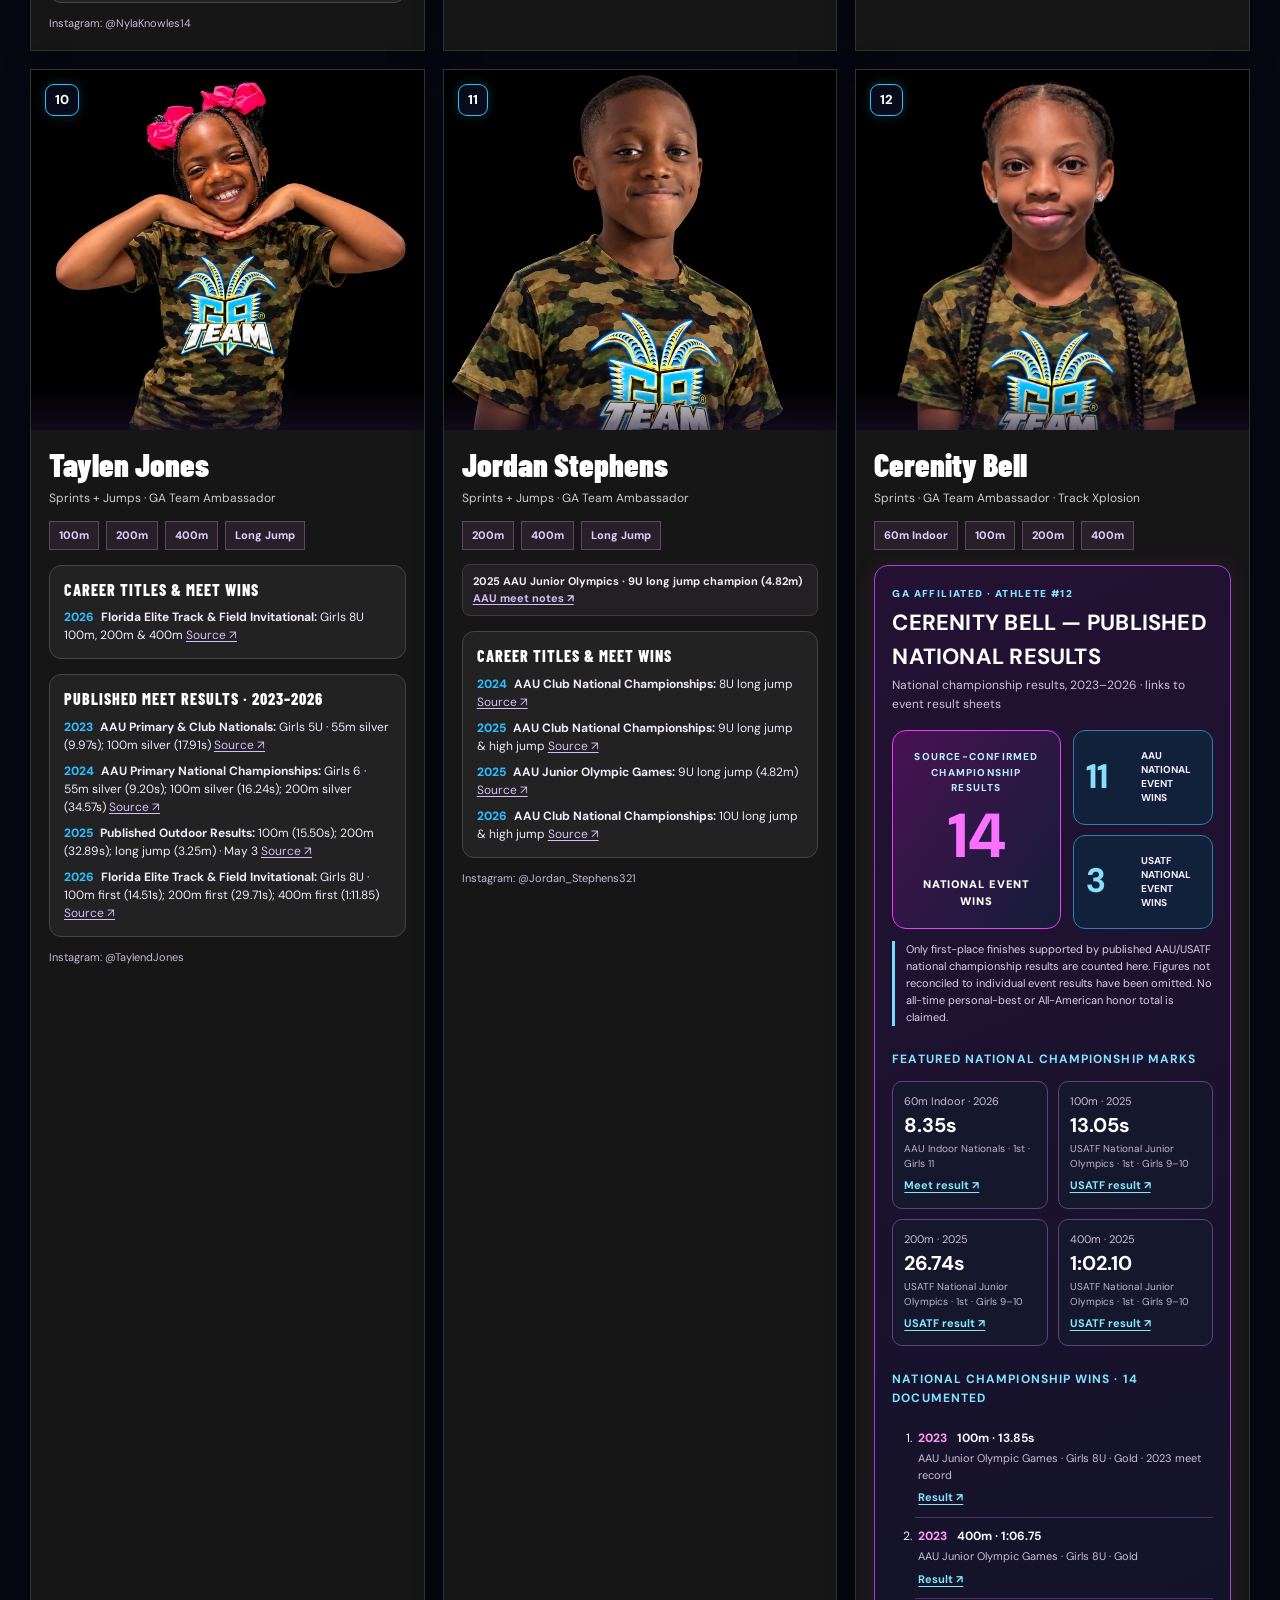
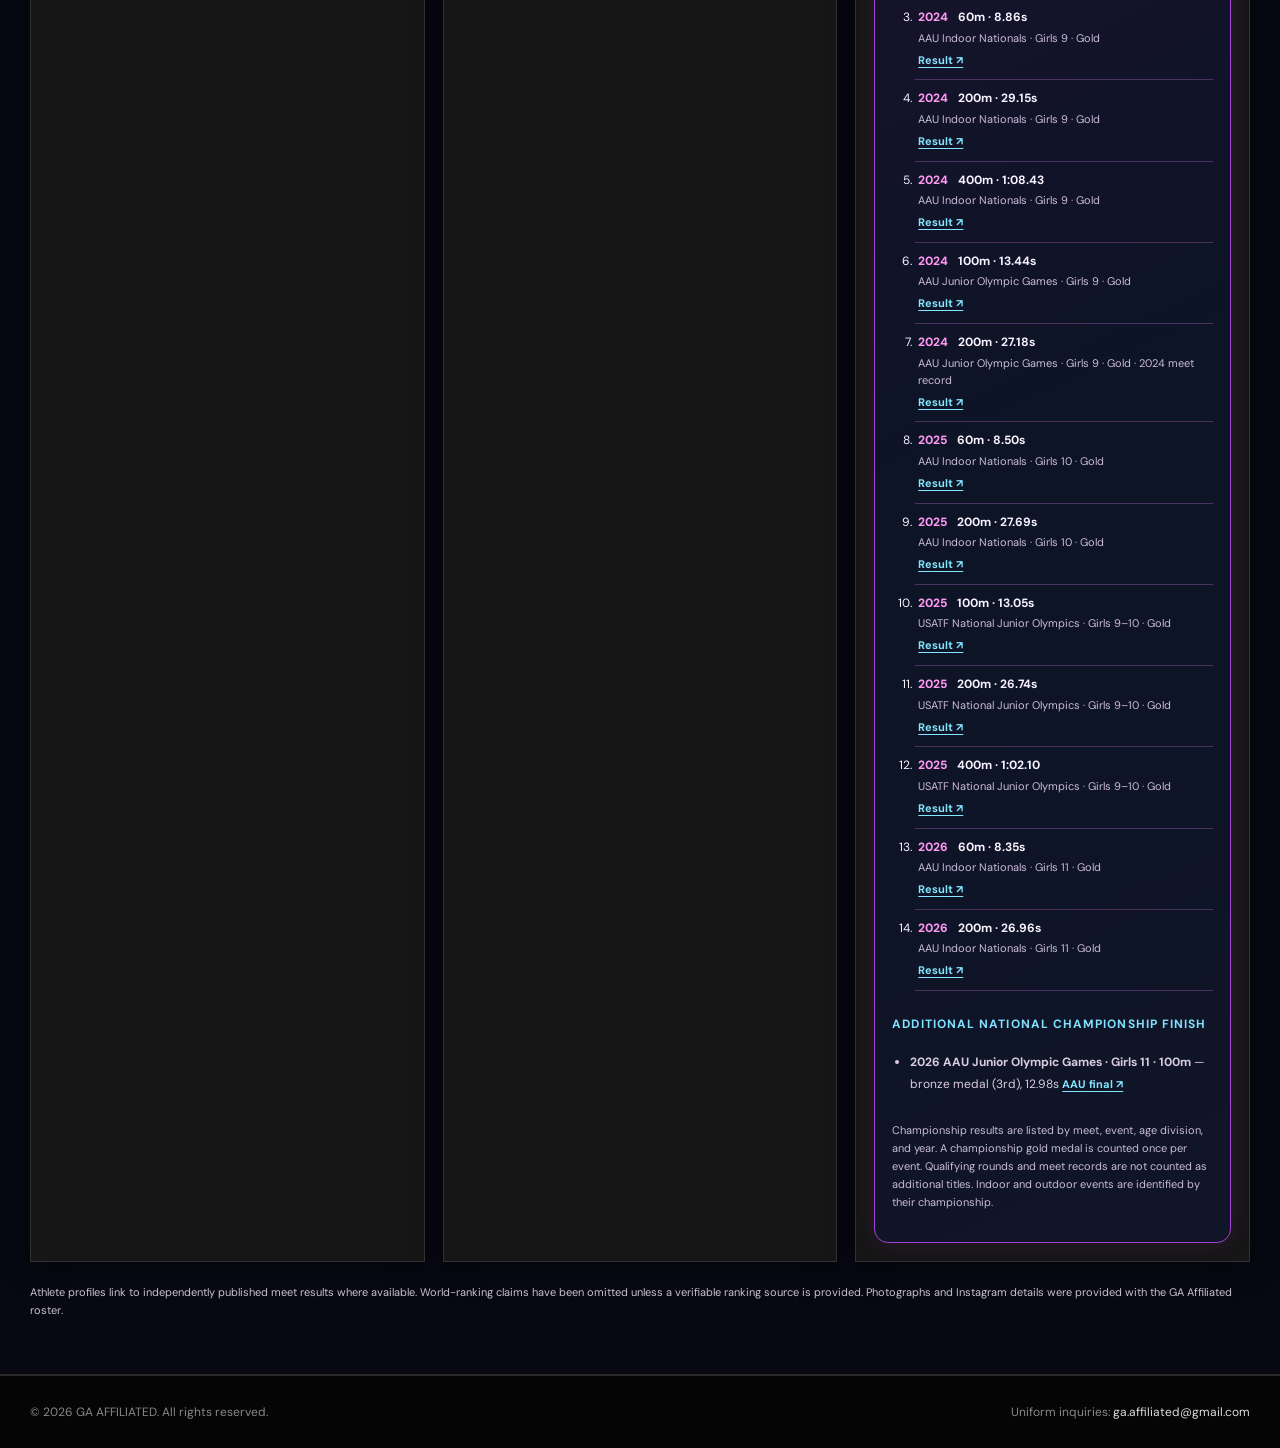
==== commit eebebfa6: "Fix GA Affiliated website logo" ====
--- a/ambassadors.html
+++ b/ambassadors.html
@@ -135,7 +135,7 @@
 .roster-page .athlete[data-name="emeri cotton"] .ga-emeri-smallprint{font-size:10px;line-height:1.55;color:#c8bdd5;margin:12px 0 0}
 </style>
 </head><body class="roster-page">
-<header class="site-header" id="top"><div class="header-inner"><a aria-label="GA Affiliated homepage" class="header-logo" href="index.html"><img src="assets/ga-official-neon-logo.jpg" width="1536" height="614" alt="GA Affiliated neon logo"></a><div class="roster-header-links"><a href="index.html">HOME ↗</a><a href="index.html#shop">SHOP ↗</a><a href="world-top-100.html">WORLD TOP 100 ↗</a></div></div></header><div class="banner"><img alt="GA Affiliated neon purple and electric blue winged logo with lightning" fetchpriority="high" height="614" src="assets/ga-header.jpg" width="1536"/></div>
+<header class="site-header" id="top"><div class="header-inner"><a aria-label="GA Affiliated homepage" class="header-logo" href="index.html"><img src="assets/ga-neon-header.jpg" width="1536" height="614" alt="GA Affiliated neon logo"></a><div class="roster-header-links"><a href="index.html">HOME ↗</a><a href="index.html#shop">SHOP ↗</a><a href="world-top-100.html">WORLD TOP 100 ↗</a></div></div></header><div class="banner"><img alt="GA Affiliated neon purple and electric blue winged logo with lightning" fetchpriority="high" height="614" src="assets/ga-header.jpg" width="1536"/></div>
 <main class="container"><section class="roster-intro"><p class="eyebrow">OFFICIAL GA TEAM</p><h1 class="display">AMBASSADOR <span class="gradient">ROSTER</span></h1><p class="lead">Meet the athletes representing GA Affiliated in sprints, jumps and beyond.</p><a class="btn btn-secondary" href="index.html">← Back to Home</a></section>
 <section aria-label="Track and field ambassador roster"><div class="roster-topline"><h2>MEET THE ATHLETES</h2><span aria-live="polite" class="count" id="athlete-count">12 of 12 athletes shown</span></div><p class="career-roster-disclaimer">Documented championship titles and individual event wins from 2023–2026, each linked to a published result. Local invitational victories are identified by meet name. Absence of a title does not mean the athlete has never won.</p><div class="controls"><input aria-label="Search athlete name" id="athlete-search" placeholder="Search athlete name…" type="search"/><select aria-label="Filter athletes by event" id="event-filter"><option value="">All events</option><option value="60m">60m (Indoor)</option><option value="100m">100m</option><option value="200m">200m</option><option value="400m">400m</option><option value="Long Jump">Long Jump</option><option value="High Jump">High Jump</option></select></div><div class="athlete-grid" id="athlete-grid"><article class="athlete" data-events="100m|200m|400m" data-name="chosen smith"><div class="athlete-visual"><img alt="GA Affiliated ambassador Chosen Smith" loading="lazy" src="assets/ambassadors/chosen-smith.webp"/><span class="number">01</span></div><div class="athlete-body"><h3>Chosen Smith</h3><p class="athlete-category">Sprints · GA Team Ambassador</p><div class="chips"><span class="chip">100m</span><span class="chip">200m</span><span class="chip">400m</span></div><div class="career-honors ga-season-results"><h4>Maurice “Chosen” Smith · Published Results</h4><ul><li><span class="honor-year">2024</span><span class="honor-meet">AAU Primary National Championships:</span> Boys 7 · 100m fifth (15.06s); 200m sixth (31.95s) <a href="https://image.aausports.org/sports/athletics/results/2024/primary/primarycompleteresults.htm" rel="noopener noreferrer" target="_blank" aria-label="Published result for chosen smith 2024">Source ↗</a></li><li><span class="honor-year">2025</span><span class="honor-meet">AAU Primary National Championships:</span> Boys 8 · 100m bronze (13.82s); 200m bronze (29.10s) <a href="https://fl.milesplit.com/meets/698145-aau-national-primary-championship-youth-2025/teams/45227" rel="noopener noreferrer" target="_blank" aria-label="Published result for chosen smith 2025">Source ↗</a></li><li><span class="honor-year">2025</span><span class="honor-meet">AAU Primary National Championships:</span> Synergy Track Club · 4×100m relay first (59.36s) <a href="https://fl.milesplit.com/meets/698145-aau-national-primary-championship-youth-2025/teams/45227" rel="noopener noreferrer" target="_blank" aria-label="Published result for chosen smith 2025">Source ↗</a></li><li><span class="honor-year">2026</span><span class="honor-meet">AAU Club National Championships:</span> Boys 9 · 100m champion (13.62s), 200m champion (26.98s), long jump champion (15ft ¾in) <a href="https://image.aausports.org/sports/athletics/results/2026/club/meetnotes.htm" rel="noopener noreferrer" target="_blank" aria-label="Published result for chosen smith 2026">Source ↗</a></li></ul></div><p class="athlete-social">Instagram: @ch0_theslimreaper</p></div></article><article class="athlete" data-events="100m|200m" data-name="dakota robinson"><div class="athlete-visual"><img alt="GA Affiliated ambassador Dakota Robinson" loading="lazy" src="assets/ambassadors/dakota-robinson.webp"/><span class="number">02</span></div><div class="athlete-body"><h3>Dakota Robinson</h3><p class="athlete-category">Sprints · GA Team Ambassador</p><div class="chips"><span class="chip">100m</span><span class="chip">200m</span></div><div class="career-honors ga-season-results"><h4>Published Meet Results · 2022–2026</h4><ul><li><span class="honor-year">2022</span><span class="honor-meet">Florida Elite Invitational:</span> Boys 8 · 100m preliminaries (16.41s); 200m preliminaries (37.82s) <a href="https://fl.milesplit.com/meets/474543-florida-elite-invitational-2022/results/800382/raw" rel="noopener noreferrer" target="_blank" aria-label="Published result for dakota robinson 2022">Source ↗</a></li><li><span class="honor-year">2023</span><span class="honor-meet">Gainesville Come Run Invite:</span> 100m second in final heat (14.23s); 200m first in final heat (29.38s) <a href="https://fl.milesplit.com/meets/557122-gainesville-come-run-invite-2023/teams/47411" rel="noopener noreferrer" target="_blank" aria-label="Published result for dakota robinson 2023">Source ↗</a></li><li><span class="honor-year">2024</span><span class="honor-meet">Coach Miami Florida Invitational:</span> Boys 10 · 100m first (13.89s) <a href="https://fl.milesplit.com/meets/606663-coach-miami-presents-the-florida-invitational-2024/results/1010561/raw" rel="noopener noreferrer" target="_blank" aria-label="Published result for dakota robinson 2024">Source ↗</a></li><li><span class="honor-year">2025</span><span class="honor-meet">FLYRA Middle School State Track &amp; Field:</span> 200m first in final heat (25.69s) <a href="https://fl.milesplit.com/meets/653767-flyra-middle-school-state-track-and-field-championship-2025/teams/47411" rel="noopener noreferrer" target="_blank" aria-label="Published result for dakota robinson 2025">Source ↗</a></li><li><span class="honor-year">2026</span><span class="honor-meet">Speed Capital Southeast Invitational:</span> 100m first in final heat (12.19s); 200m second in final heat (25.26s) <a href="https://fl.milesplit.com/meets/753155-speed-capital-southeast-invitational-2026/results/1289038/raw" rel="noopener noreferrer" target="_blank" aria-label="Published result for dakota robinson 2026">Source ↗</a></li></ul></div><p class="athlete-social">Instagram: @Dakotatoofast</p></div></article><article class="athlete" data-events="100m|200m|400m" data-name="emeri cotton"><div class="athlete-visual"><img alt="GA Affiliated ambassador Emeri Cotton" loading="lazy" src="assets/ambassadors/emeri-cotton.webp"/><span class="number">03</span></div><div class="athlete-body"><h3>Emeri Cotton</h3><p class="athlete-category">Sprints · GA Team Ambassador</p><div class="chips"><span class="chip">100m</span><span class="chip">200m</span><span class="chip">400m</span></div><p class="result">2026 AAU Junior Olympics · Three gold medals (100m, 200m, 400m) <a aria-label="View source for this athlete achievement" href="https://image.aausports.org/sports/athletics/results/2026/jogames/meetnotes.htm" rel="noopener noreferrer" target="_blank">AAU records ↗</a></p><div class="career-honors"><h4>Career Titles &amp; Meet Wins</h4><ul><li><span class="honor-year">2025</span><span class="honor-meet">AAU Indoor National Championships:</span> 7–8U 60m (9.32) <a aria-label="Official 2025 AAU indoor 60m results for Emeri Cotton" href="https://flashresults.com/2025_Meets/Indoor/03-07_AAU/003-2_compiled.htm" rel="noopener noreferrer" target="_blank">Source ↗</a></li><li><span class="honor-year">2024</span><span class="honor-meet">AAU Indoor National Championships:</span> 6U 60m <a aria-label="Official results source for emeri cotton 2024 title" href="https://image.aausports.org/dnn/athletics/2024/Indoor/Indoor-Nationals-Final-Results.pdf" rel="noopener noreferrer" target="_blank">Source ↗</a></li><li><span class="honor-year">2024</span><span class="honor-meet">AAU Primary Nationals:</span> 6U 55m, 100m &amp; 200m <a aria-label="Official results source for emeri cotton 2024 title" href="https://image.aausports.org/sports/athletics/results/2024/primary/meetnotes.htm" rel="noopener noreferrer" target="_blank">Source ↗</a></li><li><span class="honor-year">2025</span><span class="honor-meet">AAU Primary Nationals:</span> 7U 100m, 200m &amp; 400m <a aria-label="Official results source for emeri cotton 2025 title" href="https://image.aausports.org/sports/athletics/results/2025/primary/meetnotes.htm" rel="noopener noreferrer" target="_blank">Source ↗</a></li><li><span class="honor-year">2025</span><span class="honor-meet">AAU Junior Olympic Games:</span> 8U 100m, 200m &amp; 400m <a aria-label="Official results source for emeri cotton 2025 title" href="https://aau.youthrunner.com/news/story/emeri-cotton-wins-triple-crown-and-joel-ferrell-award-at-aau-junior-olympic-games" rel="noopener noreferrer" target="_blank">Source ↗</a></li><li><span class="honor-year">2026</span><span class="honor-meet">AAU Primary Nationals:</span> 8U 100m, 200m &amp; 400m <a aria-label="Official results source for emeri cotton 2026 title" href="https://image.aausports.org/sports/athletics/results/2026/primary/meetnotes.htm" rel="noopener noreferrer" target="_blank">Source ↗</a></li><li><span class="honor-year">2026</span><span class="honor-meet">AAU Junior Olympic Games:</span> 8U 100m, 200m &amp; 400m <a aria-label="Official results source for emeri cotton 2026 title" href="https://image.aausports.org/sports/athletics/results/2026/jogames/meetnotes.htm" rel="noopener noreferrer" target="_blank">Source ↗</a></li></ul></div><section class="ga-emeri-stats" aria-label="Emeri Cotton verified career track and field statistics 2023 through 2026">
   <div class="ga-emeri-topline"><span class="ga-emeri-kicker">OFFICIAL COMPETITION DOSSIER</span><h4>EMERI COTTON · 2023–2026</h4><p>Published marks, age-group championship results, and award recognition. Expand each season to see the linked source for every entry.</p></div>
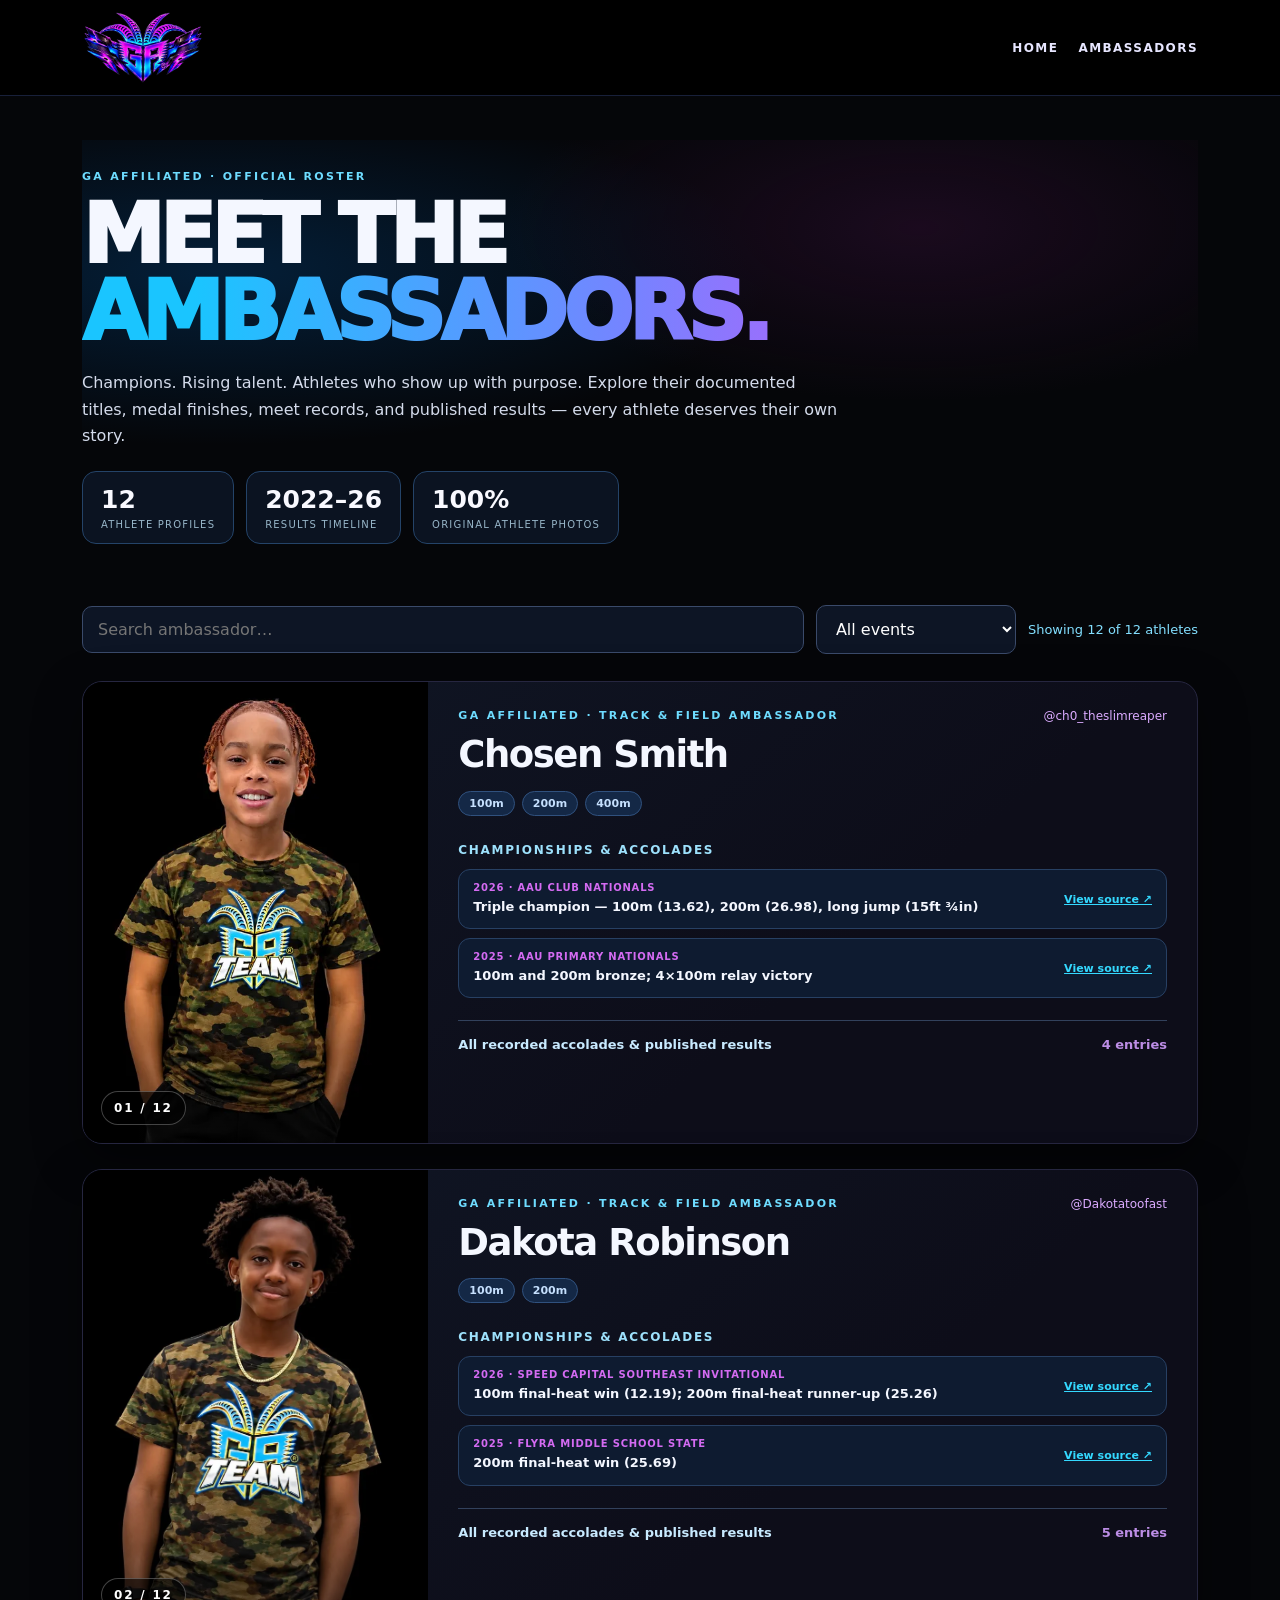
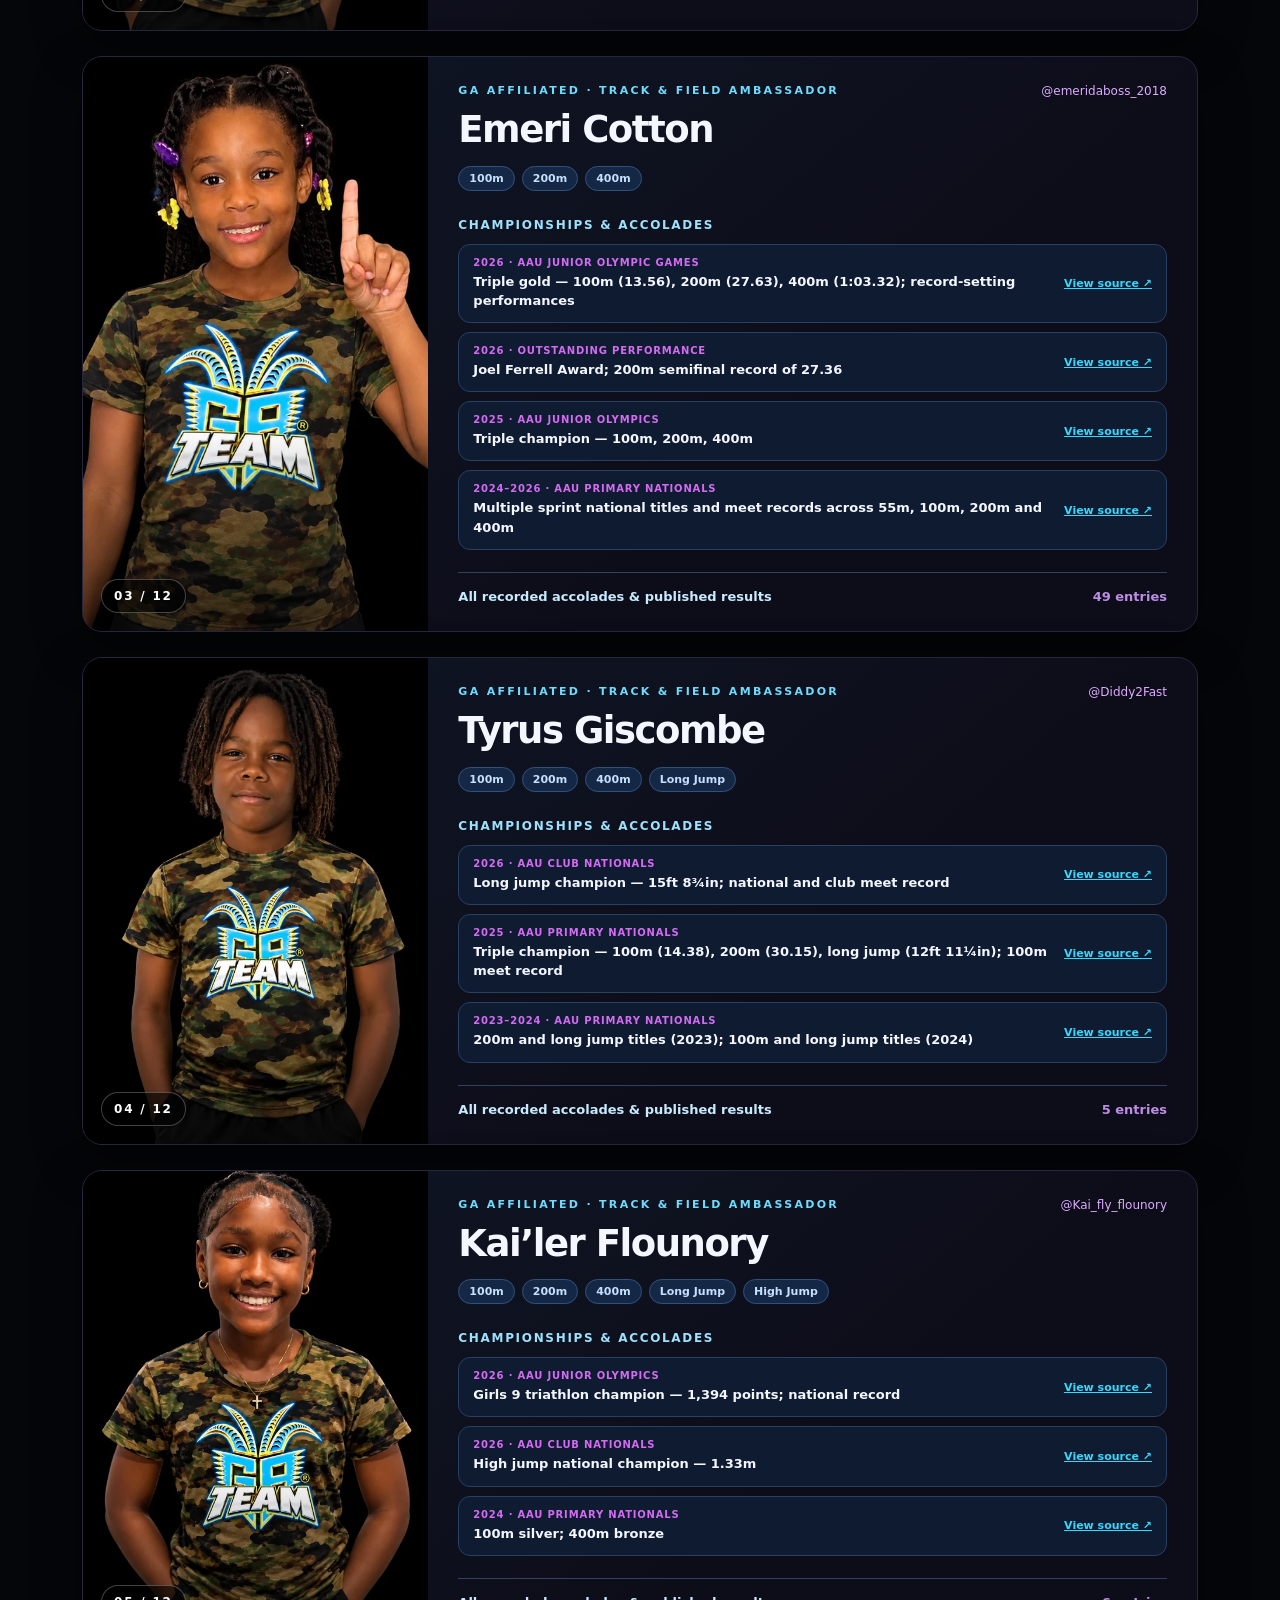
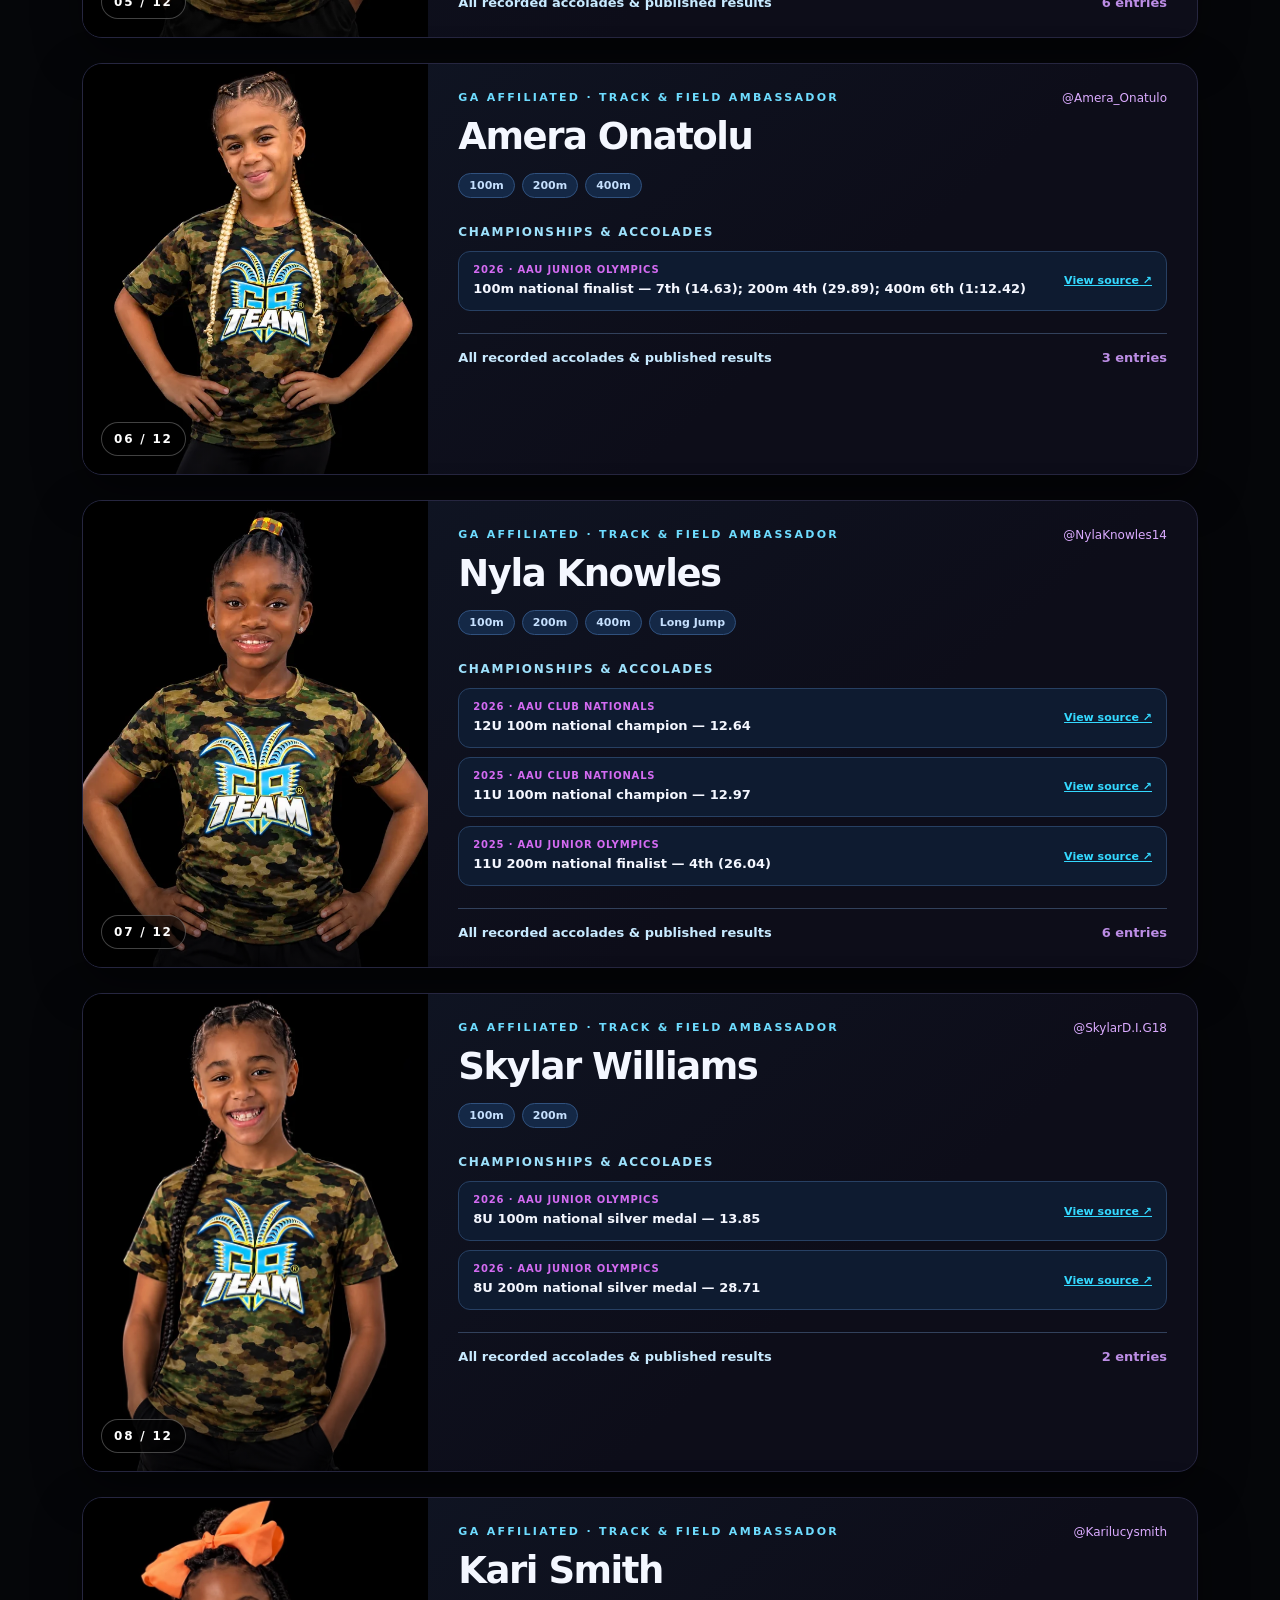
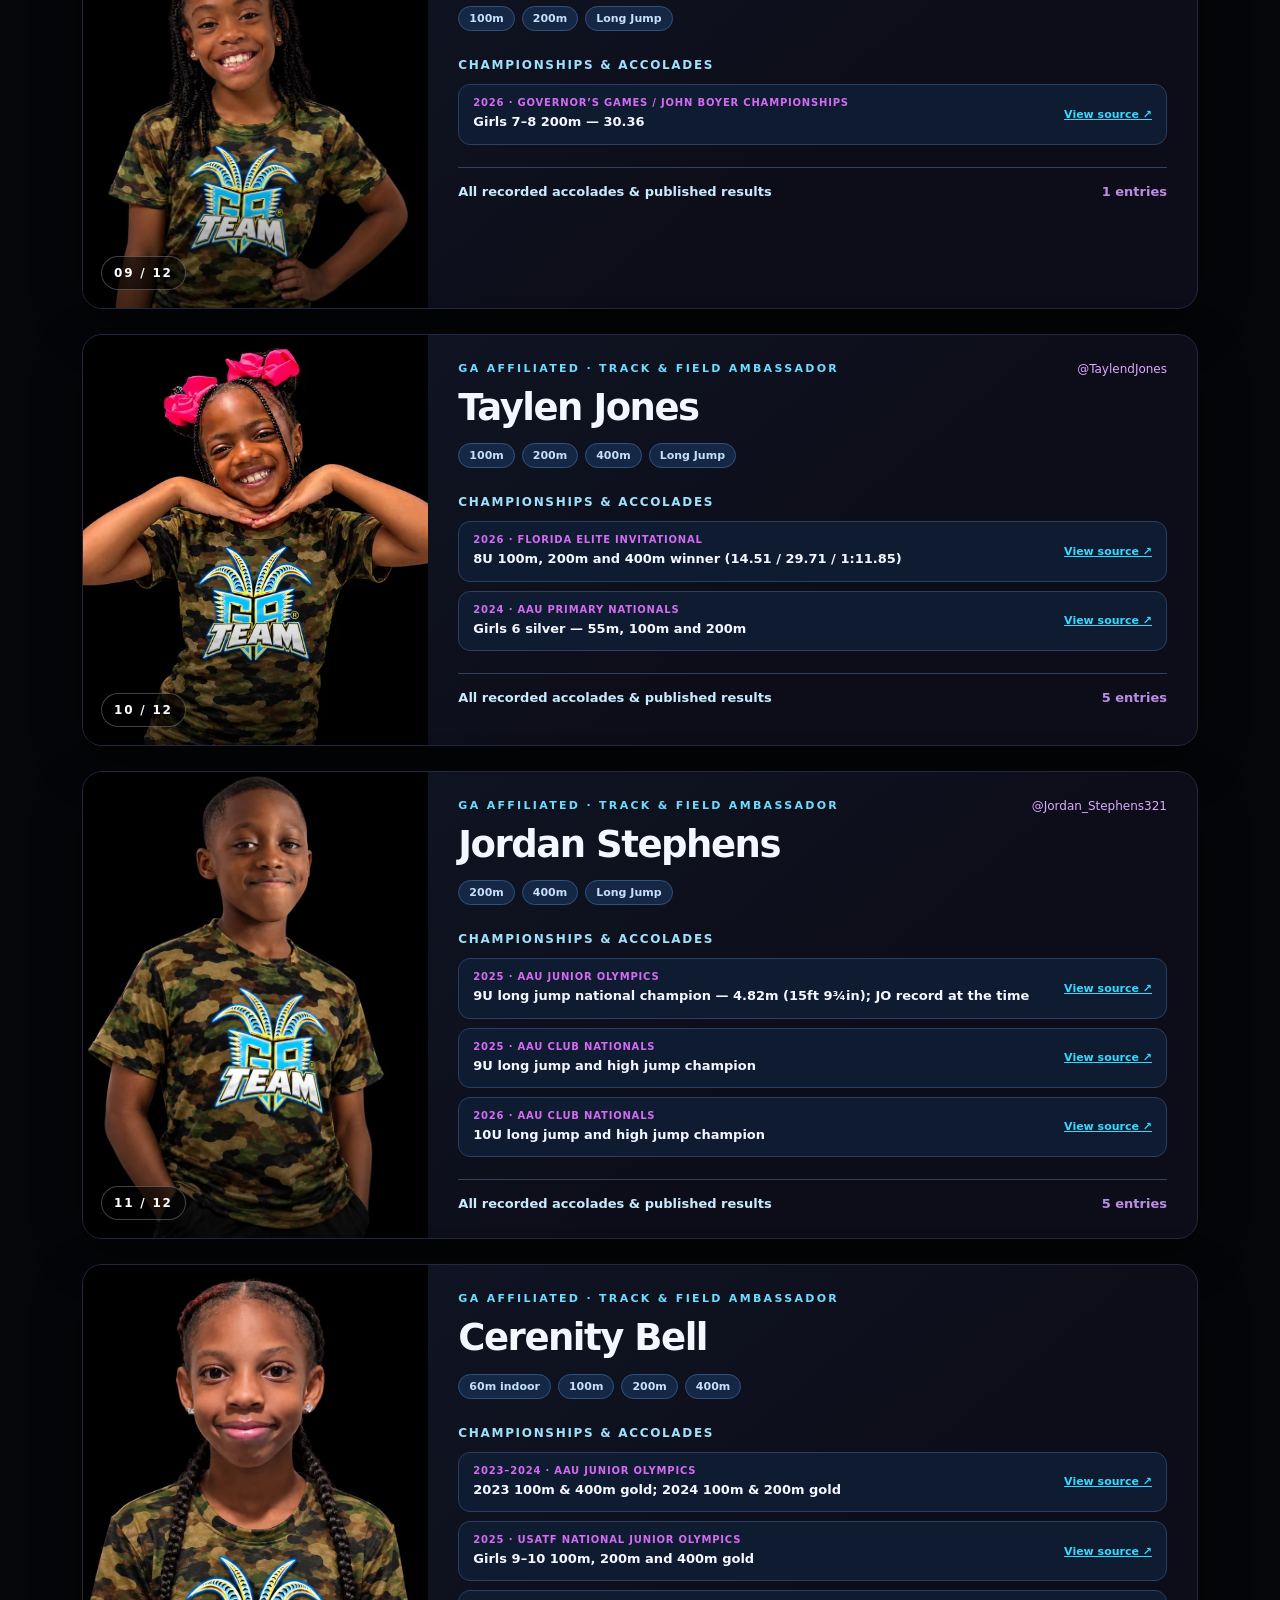
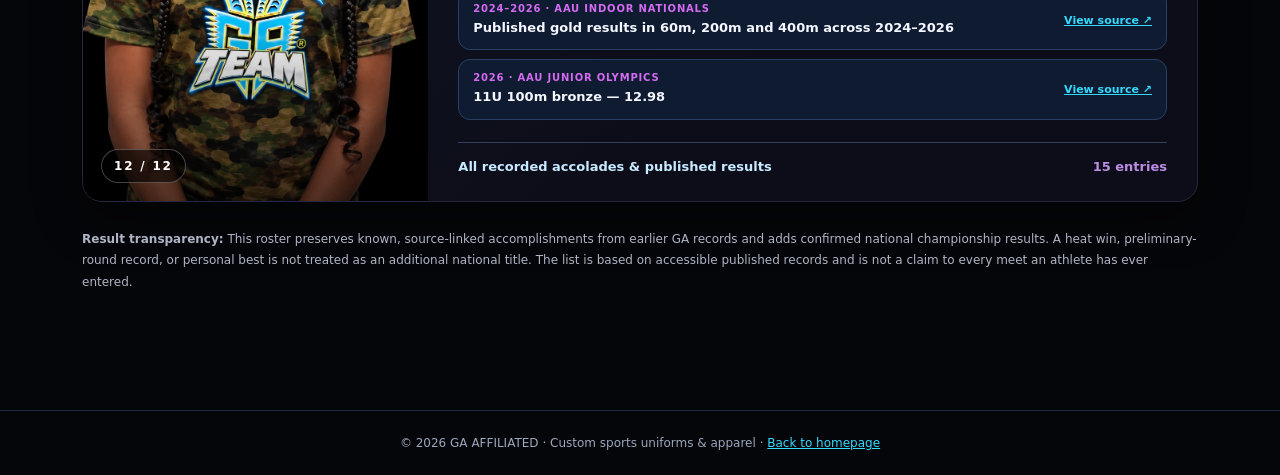
==== commit 9f763584: "Add files via upload" ====
--- a/ambassadors.html
+++ b/ambassadors.html
@@ -1,179 +1,160 @@
-<!DOCTYPE html>
-
-<html lang="en"><head><meta charset="utf-8"/><meta content="width=device-width, initial-scale=1" name="viewport"/><meta content="#070812" name="theme-color"/><meta content="Meet the 12 official GA Affiliated track and field ambassadors, see athlete photos and events." name="description"/><title>Ambassador Roster | GA Affiliated</title><link rel="icon" type="image/png" href="assets/favicon-ga.png"><link href="styles.css" rel="stylesheet"/><link href="luxury.css" rel="stylesheet"/><style>.roster-page .header-inner{display:flex;justify-content:space-between}.roster-header-links{display:flex;gap:30px}.roster-header-links a{color:#111;text-decoration:none;font-size:11px;font-weight:800;letter-spacing:.15em}@media(max-width:520px){.roster-header-links{gap:12px}.roster-header-links a{font-size:9px}}</style>
-<style id="ga-cerenity-performance-styles">
-
-/* Cerenity Bell verified competition dossier — isolated from other ambassadors */
-.athlete[data-name="cerenity bell"] .ga-cb-results { margin-top:15px; background:linear-gradient(160deg,#160a27,#0a101d 66%,#0b0515);border:1px solid #8849bd;border-radius:14px;padding:20px 17px;color:#f3e9ff;line-height:1.55; }
-.athlete[data-name="cerenity bell"] .ga-cb-heading{margin:0 0 17px;display:block;}
-.athlete[data-name="cerenity bell"] .ga-cb-eyebrow{color:#75dcff;letter-spacing:.14em;font-size:10px;font-weight:900;}
-.athlete[data-name="cerenity bell"] .ga-cb-title{font-size:clamp(16px,2.7vw,22px);letter-spacing:.01em;margin:4px 0 2px;color:#fff;text-transform:uppercase;}
-.athlete[data-name="cerenity bell"] .ga-cb-sub{font-size:12px;color:#cec0db;margin:0 0 9px;}
-.athlete[data-name="cerenity bell"] .ga-cb-counts{display:grid;grid-template-columns:repeat(3,minmax(0,1fr));gap:8px;margin:13px 0;}
-.athlete[data-name="cerenity bell"] .ga-cb-counts>div{border:1px solid #6c377e;border-radius:10px;background:#261534;padding:12px 6px;text-align:center;}
-.athlete[data-name="cerenity bell"] .ga-cb-counts strong{display:block;color:#ff65ff;font-size:clamp(19px,3vw,29px);line-height:1.15;}
-.athlete[data-name="cerenity bell"] .ga-cb-counts span{font-size:10px;color:#ddd1e9;display:block;line-height:1.4;margin-top:3px;}
-.athlete[data-name="cerenity bell"] .ga-cb-countnote{font-size:11px;border-left:3px solid #75dcff;padding-left:11px;color:#decce8;margin:12px 0 19px;}
-.athlete[data-name="cerenity bell"] .ga-cb-results h5{color:#87e8ff;letter-spacing:.09em;font-size:12px;margin:24px 0 12px;text-transform:uppercase;}
-.athlete[data-name="cerenity bell"] .ga-cb-stats{display:grid;grid-template-columns:repeat(2,minmax(0,1fr));gap:10px;}
-.athlete[data-name="cerenity bell"] .ga-cb-stat{border-radius:10px;border:1px solid #403354;padding:11px;background:#151426;min-width:0;}
-.athlete[data-name="cerenity bell"] .ga-cb-stat span{display:block;font-size:11px;color:#cbbbdb;}
-.athlete[data-name="cerenity bell"] .ga-cb-stat strong{display:block;font-size:20px;color:#fff;line-height:1.25;margin:3px 0;}
-.athlete[data-name="cerenity bell"] .ga-cb-stat small{display:block;font-size:10px;color:#bfb2d0;}
-.athlete[data-name="cerenity bell"] .ga-cb-results a{color:#79dfff;text-underline-offset:3px;display:inline-block;font-weight:700;font-size:11px;margin-top:5px;overflow-wrap:anywhere;}
-.athlete[data-name="cerenity bell"] .ga-cb-win-list{padding-left:23px;margin:5px 0 18px;}
-.athlete[data-name="cerenity bell"] .ga-cb-win-list li{padding:9px 4px 10px 3px;border-bottom:1px solid #3d2b50;color:#f8f3ff;font-size:12px;}
-.athlete[data-name="cerenity bell"] .ga-cb-win-date{color:#ff92f2;font-weight:800;margin-right:7px;}
-.athlete[data-name="cerenity bell"] .ga-cb-win-event{display:block;font-size:11px;color:#cbbbdb;margin-top:3px;}
-.athlete[data-name="cerenity bell"] .ga-cb-other{padding-left:18px;margin:0 0 20px;}
-.athlete[data-name="cerenity bell"] .ga-cb-other li{padding:7px 0;color:#daccdf;font-size:12px;}
-.athlete[data-name="cerenity bell"] .ga-cb-footnote{font-size:11px;color:#cabcd6;line-height:1.65;margin-top:13px;}
-@media(max-width:480px){.athlete[data-name="cerenity bell"] .ga-cb-results{padding:13px 11px}.athlete[data-name="cerenity bell"] .ga-cb-stats{grid-template-columns:repeat(2,minmax(0,1fr));gap:7px}.athlete[data-name="cerenity bell"] .ga-cb-stat{padding:8px}.athlete[data-name="cerenity bell"] .ga-cb-stat strong{font-size:16px}.athlete[data-name="cerenity bell"] .ga-cb-counts span{font-size:9px}}
-
-/* Screenshot-supplied Cerenity Bell career totals; titles reported pending full audit. */
-.athlete[data-name="cerenity bell"] .ga-cb-hero-awards{display:grid;grid-template-columns:minmax(0,1.2fr) minmax(0,1fr);gap:12px;margin:15px 0 10px}
-.athlete[data-name="cerenity bell"] .ga-cb-hero-total{padding:18px 12px;display:flex;flex-direction:column;justify-content:center;text-align:center;border:1px solid #df6cf3;border-radius:14px;background:linear-gradient(140deg,#341046,#14112e)}
-.athlete[data-name="cerenity bell"] .ga-cb-hero-kicker{font-size:10px;letter-spacing:.12em;color:#b8edff;font-weight:800}
-.athlete[data-name="cerenity bell"] .ga-cb-hero-total>strong{color:#ff69ff;font-size:clamp(40px,7vw,62px);line-height:1.1;margin:6px 0}
-.athlete[data-name="cerenity bell"] .ga-cb-hero-label{color:#fff;font-weight:900;font-size:11px;letter-spacing:.08em}
-.athlete[data-name="cerenity bell"] .ga-cb-hero-breakdown{display:grid;gap:10px}
-.athlete[data-name="cerenity bell"] .ga-cb-hero-breakdown>div{display:flex;align-items:center;gap:10px;padding:12px;border:1px solid #46395b;border-radius:12px;background:#20152c}
-.athlete[data-name="cerenity bell"] .ga-cb-hero-breakdown strong{font-size:clamp(24px,4vw,34px);min-width:45px;color:#83e7ff}
-.athlete[data-name="cerenity bell"] .ga-cb-hero-breakdown span{font-weight:800;color:#f3e7fd;font-size:10px;line-height:1.4}
-.athlete[data-name="cerenity bell"] .ga-cb-hero-honors{background:#111e30;border:1px solid #36768b;border-radius:12px;padding:16px;display:flex;justify-content:space-between;gap:12px;align-items:center}
-.athlete[data-name="cerenity bell"] .ga-cb-honors-main{display:flex;flex-direction:column;gap:2px}
-.athlete[data-name="cerenity bell"] .ga-cb-honors-main strong{font-size:clamp(29px,5vw,44px);line-height:1;color:#85eaff}
-.athlete[data-name="cerenity bell"] .ga-cb-honors-main span{font-size:11px;font-weight:900;letter-spacing:.06em;color:#f8f4ff}
-.athlete[data-name="cerenity bell"] .ga-cb-honors-breakdown{display:flex;flex-direction:column;gap:8px;font-size:12px;color:#eae5f5;white-space:nowrap}
-.athlete[data-name="cerenity bell"] .ga-cb-honors-breakdown strong{color:#ff8bea;font-size:15px}
-.athlete[data-name="cerenity bell"] .ga-cb-audit-counts{display:grid;grid-template-columns:repeat(2,minmax(0,1fr));gap:10px;margin:12px 0 12px}
-.athlete[data-name="cerenity bell"] .ga-cb-audit-counts>div{border-radius:10px;border:1px solid #413451;background:#171323;padding:10px;display:flex;gap:9px;align-items:center}
-.athlete[data-name="cerenity bell"] .ga-cb-audit-counts strong{font-size:20px;color:#fa9bff}
-.athlete[data-name="cerenity bell"] .ga-cb-audit-counts span{font-size:10px;color:#d7cbdf;line-height:1.4}
-@media(max-width:430px){.athlete[data-name="cerenity bell"] .ga-cb-hero-awards{grid-template-columns:1fr 1fr;gap:7px}.athlete[data-name="cerenity bell"] .ga-cb-hero-total{padding:11px 6px}.athlete[data-name="cerenity bell"] .ga-cb-hero-breakdown>div{padding:8px;gap:5px}.athlete[data-name="cerenity bell"] .ga-cb-hero-breakdown strong{min-width:25px;font-size:24px}.athlete[data-name="cerenity bell"] .ga-cb-hero-breakdown span{font-size:9px}.athlete[data-name="cerenity bell"] .ga-cb-hero-honors{padding:11px 9px}}
-</style>
-<style id="ga-affiliated-official-roster-colors">
-/* GA AFFILIATED: neon magenta #EB3CFF | electric blue #2DBFFF | midnight #070812 */
-body.roster-page{--ga-magenta:#eb3cff;--ga-blue:#2dbfff;--ga-night:#070812;--bg:#070812;--panel:#101322;--panel2:#191329;--line:#5c2f83;--text:#fff;--muted:#cbc6d8;--magenta:#eb3cff;--cyan:#2dbfff;background:radial-gradient(ellipse at 50% 0%,#37145155,transparent 55%),#070812;color:#fff}
-.roster-page .site-header{background:linear-gradient(90deg,#070812,#190e29 55%,#071524);border-bottom:2px solid #eb3cff;box-shadow:0 5px 22px #eb3cff18}
-.roster-page .header-logo{color:#fff;text-decoration:none;display:inline-flex;align-items:center;max-width:280px}.roster-page .header-logo img{display:block;width:100%;height:auto;border-radius:4px;box-shadow:0 0 18px #2dbfff22}
-.roster-page .header-logo .logo-mark{color:#fff;text-shadow:2px 1px 0 #2dbfff,-2px -1px 0 #eb3cff}
-.roster-page .header-logo .mark-slash{color:#eb3cff}
-.roster-page .header-logo .logo-copy small{color:#b7dfff}
-.roster-page .roster-header-links{display:flex;flex-wrap:wrap;align-items:center;justify-content:flex-end;gap:clamp(10px,2vw,27px)}
-.roster-page .roster-header-links a{color:#f4f0ff;text-decoration:none;transition:color .2s}
-.roster-page .roster-header-links a:hover,.roster-page .roster-header-links a:last-child{color:#8be5ff}
-.roster-page .banner{background:#050309;border-bottom:1px solid #843cb2}
-.roster-page .banner img{display:block;width:100%;height:auto;object-fit:contain}
-.roster-page .roster-intro .eyebrow{color:#85e5ff}
-.roster-page .roster-intro .display{color:#fff}
-.roster-page .roster-intro .gradient{background:linear-gradient(105deg,#eb3cff 6%,#fff 49%,#2dbfff 96%);-webkit-background-clip:text;background-clip:text;color:transparent;-webkit-text-fill-color:transparent}
-.roster-page .roster-intro .lead{color:#d5d0df}
-.roster-page .btn-secondary{background:linear-gradient(112deg,#3a174c,#142b53);color:#fff;border:1px solid #eb3cff;box-shadow:0 0 18px #eb3cff23}
-.roster-page .btn-secondary:hover{border-color:#2dbfff;color:#fff}
-.roster-page .roster-topline h2{color:#fff}
-.roster-page .roster-topline h2:after{content:"";display:block;width:65px;height:3px;margin-top:11px;background:linear-gradient(90deg,#eb3cff,#2dbfff);border-radius:5px}
-.roster-page .count{color:#b8eaff}
-.roster-page .career-roster-disclaimer,.roster-page .fineprint{color:#c7c3d4}
-.roster-page .controls input,.roster-page .controls select{background:#111527;color:#fff;border:1px solid #73429a}
-.roster-page .controls input::placeholder{color:#bcb4d1}
-.roster-page .athlete{background:linear-gradient(150deg,#20112e,#11162b 66%,#0d1b2d);border:1px solid #653783;box-shadow:0 7px 26px #0006;transition:border-color .2s,box-shadow .2s}
-.roster-page .athlete:hover{border-color:#eb3cff;box-shadow:0 0 25px #eb3cff20}
-.roster-page .athlete-visual{background:#101120}
-.roster-page .athlete-visual:after{content:"";position:absolute;inset:auto 0 0;height:44px;background:linear-gradient(transparent,#160f26a9);pointer-events:none}
-.roster-page .number{z-index:1;background:#090c1ce8;border:1px solid #2dbfff;color:#fff;box-shadow:0 0 12px #2dbfff35}
-.roster-page .athlete h3{color:#fff}
-.roster-page .athlete-category{color:#ebb5ff}
-.roster-page .chip{background:#0c2239;color:#b8eaff;border:1px solid #2388c3}
-.roster-page .result{background:#26132e;color:#faeeff;border:1px solid #8841ac}
-.roster-page .result a,.roster-page .career-honors a{color:#9beaff}
-.roster-page .career-honors{background:linear-gradient(140deg,#32163e,#10223d);border:1px solid #7540a0}
-.roster-page .career-honors h4{color:#fff}
-.roster-page .career-honors .honor-year{color:#2dbfff}
-.roster-page .career-honors li{color:#f0eafa}
-.roster-page .footer{border-top:2px solid #7439a4;background:#070812}
-.roster-page .footer a{color:#a0e9ff}
-.roster-page .empty{border-color:#803ca6;color:#eee1ff}
-.roster-page .athlete[data-name="cerenity bell"] .ga-cb-results{background:linear-gradient(155deg,#241133,#0d1426 63%,#101528);border:1px solid #a542d5;color:#fff;box-shadow:0 0 24px #eb3cff18}
-.roster-page .athlete[data-name="cerenity bell"] .ga-cb-eyebrow,.roster-page .athlete[data-name="cerenity bell"] .ga-cb-results h5{color:#80e2ff}
-.roster-page .athlete[data-name="cerenity bell"] .ga-cb-hero-total{background:linear-gradient(125deg,#481252,#141c37);border-color:#eb3cff}
-.roster-page .athlete[data-name="cerenity bell"] .ga-cb-hero-total>strong{color:#f871ff}
-.roster-page .athlete[data-name="cerenity bell"] .ga-cb-hero-breakdown>div{background:#112139;border:1px solid #327eb3}
-.roster-page .athlete[data-name="cerenity bell"] .ga-cb-hero-breakdown strong{color:#85dfff}
-.roster-page .athlete[data-name="cerenity bell"] .ga-cb-stat{background:#15182d;border:1px solid #61417d}
-.roster-page .athlete[data-name="cerenity bell"] .ga-cb-results a{color:#83e7ff}
-.roster-page .athlete[data-name="cerenity bell"] .ga-cb-win-date{color:#ff98f2}
-.roster-page .athlete[data-name="cerenity bell"] .ga-cb-win-list li{border-bottom-color:#4d315f}
-.roster-page :is(a,button,input,select):focus-visible{outline:3px solid #2dbfff;outline-offset:3px}
-@media(max-width:580px){.roster-page .roster-header-links{gap:10px}.roster-page .roster-header-links a{font-size:9px;letter-spacing:.08em}}
-@media(prefers-reduced-motion:reduce){.roster-page .athlete,.roster-page .roster-header-links a{transition:none}}
-</style>
-
-<style id="ga-emeri-stats-2023-2026">
-/* Isolated to Emeri Cotton: all other profiles and the site layout remain unchanged. */
-.roster-page .athlete[data-name="emeri cotton"] .ga-emeri-stats{margin:17px 0 18px;padding:15px;background:linear-gradient(145deg,#15132a,#0b101f);border:1px solid #a846e2;border-radius:13px;color:#f8f3ff}
-.roster-page .athlete[data-name="emeri cotton"] .ga-emeri-topline h4{font-size:16px;line-height:1.35;color:#fff;margin:6px 0}
-.roster-page .athlete[data-name="emeri cotton"] .ga-emeri-kicker{color:#5ed8ff;font-size:10px;font-weight:800;letter-spacing:.13em}
-.roster-page .athlete[data-name="emeri cotton"] .ga-emeri-topline p{font-size:11px;line-height:1.55;color:#d7c9e7;margin:5px 0 14px}
-.roster-page .athlete[data-name="emeri cotton"] .ga-emeri-prs{display:grid;grid-template-columns:repeat(3,minmax(0,1fr));gap:6px}
-.roster-page .athlete[data-name="emeri cotton"] .ga-emeri-prs>div{padding:11px 4px;text-align:center;background:#231335;border:1px solid #7840a7;border-radius:9px;min-width:0}
-.roster-page .athlete[data-name="emeri cotton"] .ga-emeri-prs>div>span{display:block;font-size:10px;color:#97e7ff;font-weight:900;letter-spacing:.09em}
-.roster-page .athlete[data-name="emeri cotton"] .ga-emeri-prs strong{font-size:clamp(14px,2.1vw,21px);color:#fff;display:block;line-height:1.5;white-space:nowrap}
-.roster-page .athlete[data-name="emeri cotton"] .ga-emeri-prs strong .ga-emeri-unit{font-size:10px;display:inline}
-.roster-page .athlete[data-name="emeri cotton"] .ga-emeri-prs small{font-size:9px;color:#d7c9e7;display:block;line-height:1.35}
-.roster-page .athlete[data-name="emeri cotton"] .ga-emeri-badges{font-size:11px;color:#ffe5ff;margin:12px 0;border-left:3px solid #eb3cff;padding-left:8px;line-height:1.5}
-.roster-page .athlete[data-name="emeri cotton"] .ga-emeri-season{border-top:1px solid #593b69;padding:8px 0}
-.roster-page .athlete[data-name="emeri cotton"] .ga-emeri-season summary{cursor:pointer;display:flex;gap:8px;flex-wrap:wrap;justify-content:space-between;font-size:13px;font-weight:800;color:#fff;list-style:none;line-height:1.4}
-.roster-page .athlete[data-name="emeri cotton"] .ga-emeri-season summary::-webkit-details-marker{display:none}
-.roster-page .athlete[data-name="emeri cotton"] .ga-emeri-season-count{color:#8bdfff;font-size:10px;font-weight:700}
-.roster-page .athlete[data-name="emeri cotton"] .ga-emeri-season ul{padding:4px 0 4px 16px;margin:8px 0 1px}
-.roster-page .athlete[data-name="emeri cotton"] .ga-emeri-season li{font-size:11px;line-height:1.48;padding:5px 0;color:#dfd6e8}
-.roster-page .athlete[data-name="emeri cotton"] .ga-emeri-event{display:block;font-weight:800;color:#c8a8ff}
-.roster-page .athlete[data-name="emeri cotton"] .ga-emeri-season li strong{color:#fff;display:block;font-size:12px}
-.roster-page .athlete[data-name="emeri cotton"] .ga-emeri-season li small{color:#c3b7d2;display:block;line-height:1.5}
-.roster-page .athlete[data-name="emeri cotton"] .ga-emeri-stats a{color:#74deff!important;text-decoration:underline;text-underline-offset:2px}
-.roster-page .athlete[data-name="emeri cotton"] .ga-emeri-smallprint{font-size:10px;line-height:1.55;color:#c8bdd5;margin:12px 0 0}
-</style>
-</head><body class="roster-page">
-<header class="site-header" id="top"><div class="header-inner"><a aria-label="GA Affiliated homepage" class="header-logo" href="index.html"><img src="assets/ga-neon-header.jpg" width="1536" height="614" alt="GA Affiliated neon logo"></a><div class="roster-header-links"><a href="index.html">HOME ↗</a><a href="index.html#shop">SHOP ↗</a><a href="world-top-100.html">WORLD TOP 100 ↗</a></div></div></header><div class="banner"><img alt="GA Affiliated neon purple and electric blue winged logo with lightning" fetchpriority="high" height="614" src="assets/ga-header.jpg" width="1536"/></div>
-<main class="container"><section class="roster-intro"><p class="eyebrow">OFFICIAL GA TEAM</p><h1 class="display">AMBASSADOR <span class="gradient">ROSTER</span></h1><p class="lead">Meet the athletes representing GA Affiliated in sprints, jumps and beyond.</p><a class="btn btn-secondary" href="index.html">← Back to Home</a></section>
-<section aria-label="Track and field ambassador roster"><div class="roster-topline"><h2>MEET THE ATHLETES</h2><span aria-live="polite" class="count" id="athlete-count">12 of 12 athletes shown</span></div><p class="career-roster-disclaimer">Documented championship titles and individual event wins from 2023–2026, each linked to a published result. Local invitational victories are identified by meet name. Absence of a title does not mean the athlete has never won.</p><div class="controls"><input aria-label="Search athlete name" id="athlete-search" placeholder="Search athlete name…" type="search"/><select aria-label="Filter athletes by event" id="event-filter"><option value="">All events</option><option value="60m">60m (Indoor)</option><option value="100m">100m</option><option value="200m">200m</option><option value="400m">400m</option><option value="Long Jump">Long Jump</option><option value="High Jump">High Jump</option></select></div><div class="athlete-grid" id="athlete-grid"><article class="athlete" data-events="100m|200m|400m" data-name="chosen smith"><div class="athlete-visual"><img alt="GA Affiliated ambassador Chosen Smith" loading="lazy" src="assets/ambassadors/chosen-smith.webp"/><span class="number">01</span></div><div class="athlete-body"><h3>Chosen Smith</h3><p class="athlete-category">Sprints · GA Team Ambassador</p><div class="chips"><span class="chip">100m</span><span class="chip">200m</span><span class="chip">400m</span></div><div class="career-honors ga-season-results"><h4>Maurice “Chosen” Smith · Published Results</h4><ul><li><span class="honor-year">2024</span><span class="honor-meet">AAU Primary National Championships:</span> Boys 7 · 100m fifth (15.06s); 200m sixth (31.95s) <a href="https://image.aausports.org/sports/athletics/results/2024/primary/primarycompleteresults.htm" rel="noopener noreferrer" target="_blank" aria-label="Published result for chosen smith 2024">Source ↗</a></li><li><span class="honor-year">2025</span><span class="honor-meet">AAU Primary National Championships:</span> Boys 8 · 100m bronze (13.82s); 200m bronze (29.10s) <a href="https://fl.milesplit.com/meets/698145-aau-national-primary-championship-youth-2025/teams/45227" rel="noopener noreferrer" target="_blank" aria-label="Published result for chosen smith 2025">Source ↗</a></li><li><span class="honor-year">2025</span><span class="honor-meet">AAU Primary National Championships:</span> Synergy Track Club · 4×100m relay first (59.36s) <a href="https://fl.milesplit.com/meets/698145-aau-national-primary-championship-youth-2025/teams/45227" rel="noopener noreferrer" target="_blank" aria-label="Published result for chosen smith 2025">Source ↗</a></li><li><span class="honor-year">2026</span><span class="honor-meet">AAU Club National Championships:</span> Boys 9 · 100m champion (13.62s), 200m champion (26.98s), long jump champion (15ft ¾in) <a href="https://image.aausports.org/sports/athletics/results/2026/club/meetnotes.htm" rel="noopener noreferrer" target="_blank" aria-label="Published result for chosen smith 2026">Source ↗</a></li></ul></div><p class="athlete-social">Instagram: @ch0_theslimreaper</p></div></article><article class="athlete" data-events="100m|200m" data-name="dakota robinson"><div class="athlete-visual"><img alt="GA Affiliated ambassador Dakota Robinson" loading="lazy" src="assets/ambassadors/dakota-robinson.webp"/><span class="number">02</span></div><div class="athlete-body"><h3>Dakota Robinson</h3><p class="athlete-category">Sprints · GA Team Ambassador</p><div class="chips"><span class="chip">100m</span><span class="chip">200m</span></div><div class="career-honors ga-season-results"><h4>Published Meet Results · 2022–2026</h4><ul><li><span class="honor-year">2022</span><span class="honor-meet">Florida Elite Invitational:</span> Boys 8 · 100m preliminaries (16.41s); 200m preliminaries (37.82s) <a href="https://fl.milesplit.com/meets/474543-florida-elite-invitational-2022/results/800382/raw" rel="noopener noreferrer" target="_blank" aria-label="Published result for dakota robinson 2022">Source ↗</a></li><li><span class="honor-year">2023</span><span class="honor-meet">Gainesville Come Run Invite:</span> 100m second in final heat (14.23s); 200m first in final heat (29.38s) <a href="https://fl.milesplit.com/meets/557122-gainesville-come-run-invite-2023/teams/47411" rel="noopener noreferrer" target="_blank" aria-label="Published result for dakota robinson 2023">Source ↗</a></li><li><span class="honor-year">2024</span><span class="honor-meet">Coach Miami Florida Invitational:</span> Boys 10 · 100m first (13.89s) <a href="https://fl.milesplit.com/meets/606663-coach-miami-presents-the-florida-invitational-2024/results/1010561/raw" rel="noopener noreferrer" target="_blank" aria-label="Published result for dakota robinson 2024">Source ↗</a></li><li><span class="honor-year">2025</span><span class="honor-meet">FLYRA Middle School State Track &amp; Field:</span> 200m first in final heat (25.69s) <a href="https://fl.milesplit.com/meets/653767-flyra-middle-school-state-track-and-field-championship-2025/teams/47411" rel="noopener noreferrer" target="_blank" aria-label="Published result for dakota robinson 2025">Source ↗</a></li><li><span class="honor-year">2026</span><span class="honor-meet">Speed Capital Southeast Invitational:</span> 100m first in final heat (12.19s); 200m second in final heat (25.26s) <a href="https://fl.milesplit.com/meets/753155-speed-capital-southeast-invitational-2026/results/1289038/raw" rel="noopener noreferrer" target="_blank" aria-label="Published result for dakota robinson 2026">Source ↗</a></li></ul></div><p class="athlete-social">Instagram: @Dakotatoofast</p></div></article><article class="athlete" data-events="100m|200m|400m" data-name="emeri cotton"><div class="athlete-visual"><img alt="GA Affiliated ambassador Emeri Cotton" loading="lazy" src="assets/ambassadors/emeri-cotton.webp"/><span class="number">03</span></div><div class="athlete-body"><h3>Emeri Cotton</h3><p class="athlete-category">Sprints · GA Team Ambassador</p><div class="chips"><span class="chip">100m</span><span class="chip">200m</span><span class="chip">400m</span></div><p class="result">2026 AAU Junior Olympics · Three gold medals (100m, 200m, 400m) <a aria-label="View source for this athlete achievement" href="https://image.aausports.org/sports/athletics/results/2026/jogames/meetnotes.htm" rel="noopener noreferrer" target="_blank">AAU records ↗</a></p><div class="career-honors"><h4>Career Titles &amp; Meet Wins</h4><ul><li><span class="honor-year">2025</span><span class="honor-meet">AAU Indoor National Championships:</span> 7–8U 60m (9.32) <a aria-label="Official 2025 AAU indoor 60m results for Emeri Cotton" href="https://flashresults.com/2025_Meets/Indoor/03-07_AAU/003-2_compiled.htm" rel="noopener noreferrer" target="_blank">Source ↗</a></li><li><span class="honor-year">2024</span><span class="honor-meet">AAU Indoor National Championships:</span> 6U 60m <a aria-label="Official results source for emeri cotton 2024 title" href="https://image.aausports.org/dnn/athletics/2024/Indoor/Indoor-Nationals-Final-Results.pdf" rel="noopener noreferrer" target="_blank">Source ↗</a></li><li><span class="honor-year">2024</span><span class="honor-meet">AAU Primary Nationals:</span> 6U 55m, 100m &amp; 200m <a aria-label="Official results source for emeri cotton 2024 title" href="https://image.aausports.org/sports/athletics/results/2024/primary/meetnotes.htm" rel="noopener noreferrer" target="_blank">Source ↗</a></li><li><span class="honor-year">2025</span><span class="honor-meet">AAU Primary Nationals:</span> 7U 100m, 200m &amp; 400m <a aria-label="Official results source for emeri cotton 2025 title" href="https://image.aausports.org/sports/athletics/results/2025/primary/meetnotes.htm" rel="noopener noreferrer" target="_blank">Source ↗</a></li><li><span class="honor-year">2025</span><span class="honor-meet">AAU Junior Olympic Games:</span> 8U 100m, 200m &amp; 400m <a aria-label="Official results source for emeri cotton 2025 title" href="https://aau.youthrunner.com/news/story/emeri-cotton-wins-triple-crown-and-joel-ferrell-award-at-aau-junior-olympic-games" rel="noopener noreferrer" target="_blank">Source ↗</a></li><li><span class="honor-year">2026</span><span class="honor-meet">AAU Primary Nationals:</span> 8U 100m, 200m &amp; 400m <a aria-label="Official results source for emeri cotton 2026 title" href="https://image.aausports.org/sports/athletics/results/2026/primary/meetnotes.htm" rel="noopener noreferrer" target="_blank">Source ↗</a></li><li><span class="honor-year">2026</span><span class="honor-meet">AAU Junior Olympic Games:</span> 8U 100m, 200m &amp; 400m <a aria-label="Official results source for emeri cotton 2026 title" href="https://image.aausports.org/sports/athletics/results/2026/jogames/meetnotes.htm" rel="noopener noreferrer" target="_blank">Source ↗</a></li></ul></div><section class="ga-emeri-stats" aria-label="Emeri Cotton verified career track and field statistics 2023 through 2026">
-  <div class="ga-emeri-topline"><span class="ga-emeri-kicker">OFFICIAL COMPETITION DOSSIER</span><h4>EMERI COTTON · 2023–2026</h4><p>Published marks, age-group championship results, and award recognition. Expand each season to see the linked source for every entry.</p></div>
-  <div class="ga-emeri-prs" aria-label="Emeri Cotton verified best outdoor sprint marks">
-    <div><span>100M</span><strong>13.56<span class="ga-emeri-unit">s</span></strong><small>2026 · AAU JO</small></div>
-    <div><span>200M</span><strong>27.36<span class="ga-emeri-unit">s</span></strong><small>2026 · AAU JO semi</small></div>
-    <div><span>400M</span><strong>1:03.32</strong><small>2026 · AAU JO</small></div>
-  </div>
-  <p class="ga-emeri-badges">2025 &amp; 2026 AAU Junior Olympic triple-gold champion · 2026 Joel Ferrell Outstanding Performance Award</p>
-  <div class="ga-emeri-seasons"><details class="ga-emeri-season" open>
- <summary><span>2026 · Eight & under</span><span class="ga-emeri-season-count">11 verified entries <span aria-hidden="true">⌄</span></span></summary>
- <ul><li><span class="ga-emeri-event">100m prelim</span><strong>13.90s · 1st</strong><small>AAU Primary Nationals · girls 8 · meet record at time</small> <a href="https://fl.milesplit.com/meets/764624-aau-primary-national-championships-2026/teams/30374" target="_blank" rel="noopener noreferrer" aria-label="Emeri Cotton Official result: published source">Official result ↗</a></li><li><span class="ga-emeri-event">100m final</span><strong>13.85s · Gold</strong><small>AAU Primary Nationals · girls 8 · meet record</small> <a href="https://fl.milesplit.com/meets/764624-aau-primary-national-championships-2026/teams/30374" target="_blank" rel="noopener noreferrer" aria-label="Emeri Cotton Official result: published source">Official result ↗</a></li><li><span class="ga-emeri-event">200m prelim</span><strong>29.03s · 1st</strong><small>AAU Primary Nationals · girls 8</small> <a href="https://fl.milesplit.com/meets/764624-aau-primary-national-championships-2026/teams/30374" target="_blank" rel="noopener noreferrer" aria-label="Emeri Cotton Official result: published source">Official result ↗</a></li><li><span class="ga-emeri-event">200m final</span><strong>28.33s · Gold</strong><small>AAU Primary Nationals · girls 8</small> <a href="https://fl.milesplit.com/meets/764624-aau-primary-national-championships-2026/teams/30374" target="_blank" rel="noopener noreferrer" aria-label="Emeri Cotton Official result: published source">Official result ↗</a></li><li><span class="ga-emeri-event">400m final</span><strong>1:05.90 · Gold</strong><small>AAU Primary Nationals · girls 8 · meet record</small> <a href="https://fl.milesplit.com/meets/764624-aau-primary-national-championships-2026/teams/30374" target="_blank" rel="noopener noreferrer" aria-label="Emeri Cotton Official result: published source">Official result ↗</a></li><li><span class="ga-emeri-event">100m prelim</span><strong>13.67s · JO/national record</strong><small>AAU Junior Olympics · girls 8U · August 4</small> <a href="https://image.aausports.org/sports/athletics/results/2026/jogames/meetnotes.htm" target="_blank" rel="noopener noreferrer" aria-label="Emeri Cotton Official result: published source">Official result ↗</a></li><li><span class="ga-emeri-event">100m final</span><strong>13.56s · Gold</strong><small>AAU Junior Olympics · girls 8U · national/JO record</small> <a href="https://image.aausports.org/sports/athletics/results/2026/jogames/Day8.htm" target="_blank" rel="noopener noreferrer" aria-label="Emeri Cotton Official result: published source">Official result ↗</a></li><li><span class="ga-emeri-event">200m semifinal</span><strong>27.36s · JO/national record</strong><small>AAU Junior Olympics · girls 8U · August 5</small> <a href="https://image.aausports.org/sports/athletics/results/2026/jogames/meetnotes.htm" target="_blank" rel="noopener noreferrer" aria-label="Emeri Cotton Official result: published source">Official result ↗</a></li><li><span class="ga-emeri-event">200m final</span><strong>27.63s · Gold</strong><small>AAU Junior Olympics · girls 8U</small> <a href="https://aau.youthrunner.com/news/story/emeri-cotton-wins-triple-crown-and-joel-ferrell-award-at-aau-junior-olympic-games" target="_blank" rel="noopener noreferrer" aria-label="Emeri Cotton Published record: published source">Published record ↗</a></li><li><span class="ga-emeri-event">400m final</span><strong>1:03.32 · Gold</strong><small>AAU Junior Olympics · girls 8U · national/JO record</small> <a href="https://image.aausports.org/sports/athletics/results/2026/jogames/Day8.htm" target="_blank" rel="noopener noreferrer" aria-label="Emeri Cotton Official result: published source">Official result ↗</a></li><li><span class="ga-emeri-event">Joel Ferrell Award</span><strong>Outstanding Performance honor</strong><small>2026 AAU Junior Olympic Games</small> <a href="https://aau.youthrunner.com/news/story/emeri-cotton-wins-triple-crown-and-joel-ferrell-award-at-aau-junior-olympic-games" target="_blank" rel="noopener noreferrer" aria-label="Emeri Cotton Published record: published source">Published record ↗</a></li></ul>
- </details><details class="ga-emeri-season">
- <summary><span>2025 · Seven & eight</span><span class="ga-emeri-season-count">12 verified entries <span aria-hidden="true">⌄</span></span></summary>
- <ul><li><span class="ga-emeri-event">60m (indoor)</span><strong>9.16s</strong><small>Published indoor best · January 17</small> <a href="https://de.milesplit.com/athletes/12913252-emeri-cotton/stats" target="_blank" rel="noopener noreferrer" aria-label="Emeri Cotton Published record: published source">Published record ↗</a></li><li><span class="ga-emeri-event">200m (indoor)</span><strong>30.28s</strong><small>Published indoor best · January 17</small> <a href="https://de.milesplit.com/athletes/12913252-emeri-cotton/stats" target="_blank" rel="noopener noreferrer" aria-label="Emeri Cotton Published record: published source">Published record ↗</a></li><li><span class="ga-emeri-event">400m (indoor)</span><strong>1:17.17</strong><small>Published indoor best · January 17</small> <a href="https://de.milesplit.com/athletes/12913252-emeri-cotton/stats" target="_blank" rel="noopener noreferrer" aria-label="Emeri Cotton Published record: published source">Published record ↗</a></li><li><span class="ga-emeri-event">100m prelim</span><strong>14.28s · 1st</strong><small>AAU Primary Nationals · 7-year-old meet record</small> <a href="https://fl.milesplit.com/meets/698145-aau-national-primary-championship-youth-2025/teams/30374" target="_blank" rel="noopener noreferrer" aria-label="Emeri Cotton Official result: published source">Official result ↗</a></li><li><span class="ga-emeri-event">100m final</span><strong>14.38s · Gold</strong><small>AAU Primary Nationals · girls 7</small> <a href="https://fl.milesplit.com/meets/698145-aau-national-primary-championship-youth-2025/teams/30374" target="_blank" rel="noopener noreferrer" aria-label="Emeri Cotton Official result: published source">Official result ↗</a></li><li><span class="ga-emeri-event">200m prelim</span><strong>29.21s · 1st</strong><small>AAU Primary Nationals · 7-year-old meet record</small> <a href="https://fl.milesplit.com/meets/698145-aau-national-primary-championship-youth-2025/teams/30374" target="_blank" rel="noopener noreferrer" aria-label="Emeri Cotton Official result: published source">Official result ↗</a></li><li><span class="ga-emeri-event">200m final</span><strong>29.47s · Gold</strong><small>AAU Primary Nationals · girls 7</small> <a href="https://fl.milesplit.com/meets/698145-aau-national-primary-championship-youth-2025/teams/30374" target="_blank" rel="noopener noreferrer" aria-label="Emeri Cotton Official result: published source">Official result ↗</a></li><li><span class="ga-emeri-event">400m final</span><strong>1:07.72 · Gold</strong><small>AAU Primary Nationals · girls 7 · meet record</small> <a href="https://fl.milesplit.com/meets/698145-aau-national-primary-championship-youth-2025/teams/30374" target="_blank" rel="noopener noreferrer" aria-label="Emeri Cotton Official result: published source">Official result ↗</a></li><li><span class="ga-emeri-event">100m final</span><strong>13.93s · Gold</strong><small>AAU Junior Olympics · girls 8U</small> <a href="https://image.aausports.org/sports/athletics/results/2025/jogames/jogamescompleteresults.htm" target="_blank" rel="noopener noreferrer" aria-label="Emeri Cotton Official result: published source">Official result ↗</a></li><li><span class="ga-emeri-event">200m semifinal</span><strong>27.99s · JO record</strong><small>AAU Junior Olympics · girls 8U · meet/national record at the time</small> <a href="https://image.aausports.org/sports/athletics/results/2025/jogames/jogamescompleteresults.htm" target="_blank" rel="noopener noreferrer" aria-label="Emeri Cotton Official result: published source">Official result ↗</a></li><li><span class="ga-emeri-event">200m final</span><strong>28.42s · Gold</strong><small>AAU Junior Olympics · girls 8U</small> <a href="https://image.aausports.org/sports/athletics/results/2025/jogames/jogamescompleteresults.htm" target="_blank" rel="noopener noreferrer" aria-label="Emeri Cotton Official result: published source">Official result ↗</a></li><li><span class="ga-emeri-event">400m final</span><strong>1:04.33 · Gold</strong><small>AAU Junior Olympics · girls 8U · national/JO record at time</small> <a href="https://image.aausports.org/sports/athletics/results/2025/jogames/jogamescompleteresults.htm" target="_blank" rel="noopener noreferrer" aria-label="Emeri Cotton Official result: published source">Official result ↗</a></li></ul>
- </details><details class="ga-emeri-season">
- <summary><span>2024 · Age 6</span><span class="ga-emeri-season-count">10 verified entries <span aria-hidden="true">⌄</span></span></summary>
- <ul><li><span class="ga-emeri-event">60m (indoor)</span><strong>9.89s · 1st</strong><small>AAU Indoor National Championships · 5–6</small> <a href="https://image.aausports.org/dnn/athletics/2024/Indoor/Indoor-Nationals-Final-Results.pdf" target="_blank" rel="noopener noreferrer" aria-label="Emeri Cotton Official result: published source">Official result ↗</a></li><li><span class="ga-emeri-event">55m preliminary</span><strong>8.89s · 1st in prelims</strong><small>AAU Primary Nationals · age 6 · meet record at time</small> <a href="https://image.aausports.org/sports/athletics/results/2024/primary/primarycompleteresults.htm" target="_blank" rel="noopener noreferrer" aria-label="Emeri Cotton Official result: published source">Official result ↗</a></li><li><span class="ga-emeri-event">55m final</span><strong>8.70s · Gold</strong><small>AAU Primary Nationals · age 6 · meet record</small> <a href="https://image.aausports.org/sports/athletics/results/2024/primary/primarycompleteresults.htm" target="_blank" rel="noopener noreferrer" aria-label="Emeri Cotton Official result: published source">Official result ↗</a></li><li><span class="ga-emeri-event">100m preliminary</span><strong>15.40s · 1st in prelims</strong><small>AAU Primary Nationals · age 6 · meet record at time</small> <a href="https://image.aausports.org/sports/athletics/results/2024/primary/primarycompleteresults.htm" target="_blank" rel="noopener noreferrer" aria-label="Emeri Cotton Official result: published source">Official result ↗</a></li><li><span class="ga-emeri-event">100m final</span><strong>15.37s · Gold</strong><small>AAU Primary Nationals · age 6 · meet record</small> <a href="https://image.aausports.org/sports/athletics/results/2024/primary/primarycompleteresults.htm" target="_blank" rel="noopener noreferrer" aria-label="Emeri Cotton Official result: published source">Official result ↗</a></li><li><span class="ga-emeri-event">200m preliminary</span><strong>31.33s · 1st in prelims</strong><small>AAU Primary Nationals · age 6 · meet record at time</small> <a href="https://image.aausports.org/sports/athletics/results/2024/primary/primarycompleteresults.htm" target="_blank" rel="noopener noreferrer" aria-label="Emeri Cotton Official result: published source">Official result ↗</a></li><li><span class="ga-emeri-event">200m final</span><strong>31.81s · Gold</strong><small>AAU Primary Nationals · age 6</small> <a href="https://image.aausports.org/sports/athletics/results/2024/primary/primarycompleteresults.htm" target="_blank" rel="noopener noreferrer" aria-label="Emeri Cotton Official result: published source">Official result ↗</a></li><li><span class="ga-emeri-event">100m semifinal</span><strong>15.25s · 17th</strong><small>AAU Junior Olympic Games · girls 8U · semifinal ranking</small> <a href="https://image.aausports.org/sports/athletics/results/2024/jogames/Day8.htm" target="_blank" rel="noopener noreferrer" aria-label="Emeri Cotton Official result: published source">Official result ↗</a></li><li><span class="ga-emeri-event">200m preliminary</span><strong>31.19s · qualified</strong><small>AAU Junior Olympics · girls 8U · 14th qualifier</small> <a href="https://www.milesplit.com/meets/625419-aau-junior-olympic-games-2024/results/1061117/raw" target="_blank" rel="noopener noreferrer" aria-label="Emeri Cotton Official result: published source">Official result ↗</a></li><li><span class="ga-emeri-event">200m semifinal</span><strong>31.53s · 22nd</strong><small>AAU Junior Olympics · girls 8U</small> <a href="https://flashresults.com/2024_Meets/Outdoor/07-27_AAU/019-2_compiled.htm" target="_blank" rel="noopener noreferrer" aria-label="Emeri Cotton Official result: published source">Official result ↗</a></li></ul>
- </details><details class="ga-emeri-season">
- <summary><span>2023 · Age 5</span><span class="ga-emeri-season-count">9 verified entries <span aria-hidden="true">⌄</span></span></summary>
- <ul><li><span class="ga-emeri-event">55m (indoor)</span><strong>10.47s</strong><small>Season listing · February 18</small> <a href="https://de.milesplit.com/athletes/12913252-emeri-cotton/stats" target="_blank" rel="noopener noreferrer" aria-label="Emeri Cotton Published record: published source">Published record ↗</a></li><li><span class="ga-emeri-event">200m (indoor)</span><strong>39.64s</strong><small>Season listing · February 18</small> <a href="https://de.milesplit.com/athletes/12913252-emeri-cotton/stats" target="_blank" rel="noopener noreferrer" aria-label="Emeri Cotton Published record: published source">Published record ↗</a></li><li><span class="ga-emeri-event">50m (outdoor)</span><strong>8.91s</strong><small>Published personal best · July 8</small> <a href="https://de.milesplit.com/athletes/12913252-emeri-cotton/stats" target="_blank" rel="noopener noreferrer" aria-label="Emeri Cotton Published record: published source">Published record ↗</a></li><li><span class="ga-emeri-event">55m</span><strong>9.63s · 1st</strong><small>AAU Primary Invitational · 5 &amp; under</small> <a href="https://fl.milesplit.com/meets/562004-aau-primary-invitational-2023/results/947484?type=raw" target="_blank" rel="noopener noreferrer" aria-label="Emeri Cotton Published record: published source">Published record ↗</a></li><li><span class="ga-emeri-event">100m</span><strong>17.08s · 1st</strong><small>AAU Primary Invitational · 5 &amp; under</small> <a href="https://fl.milesplit.com/meets/562004-aau-primary-invitational-2023/results/947484?type=raw" target="_blank" rel="noopener noreferrer" aria-label="Emeri Cotton Published record: published source">Published record ↗</a></li><li><span class="ga-emeri-event">200m</span><strong>36.73s · 1st</strong><small>AAU Primary Invitational · 5 &amp; under</small> <a href="https://fl.milesplit.com/meets/562004-aau-primary-invitational-2023/results/947484?type=raw" target="_blank" rel="noopener noreferrer" aria-label="Emeri Cotton Published record: published source">Published record ↗</a></li><li><span class="ga-emeri-event">100m season best</span><strong>16.73s</strong><small>Published season performance · July 22</small> <a href="https://de.milesplit.com/athletes/12913252-emeri-cotton/stats" target="_blank" rel="noopener noreferrer" aria-label="Emeri Cotton Published record: published source">Published record ↗</a></li><li><span class="ga-emeri-event">200m season best</span><strong>35.21s</strong><small>Published season performance · June 30</small> <a href="https://de.milesplit.com/athletes/12913252-emeri-cotton/stats" target="_blank" rel="noopener noreferrer" aria-label="Emeri Cotton Published record: published source">Published record ↗</a></li><li><span class="ga-emeri-event">400m season best</span><strong>1:26.49</strong><small>Published season performance · June 16</small> <a href="https://de.milesplit.com/athletes/12913252-emeri-cotton/stats" target="_blank" rel="noopener noreferrer" aria-label="Emeri Cotton Published record: published source">Published record ↗</a></li></ul>
- </details></div>
-  <p class="ga-emeri-smallprint">This profile lists published results and awards verified from linked sources. MileSplit lists 131 total entries, but its full meet-by-meet history requires a subscription; this section includes publicly verifiable entries, not every result in the subscription-only database. Competition times may include heats, semifinals and finals; meet records are labelled for the date achieved. <a href="https://de.milesplit.com/athletes/12913252-emeri-cotton/stats" target="_blank" rel="noopener noreferrer" aria-label="Emeri Cotton Full athlete profile: published source">Full athlete profile ↗</a></p>
- </section><p class="athlete-social">Instagram: @emeridaboss_2018</p></div></article><article class="athlete" data-events="100m|200m|400m" data-name="tyrus giscombe"><div class="athlete-visual"><img alt="GA Affiliated ambassador Tyrus Giscombe" loading="lazy" src="assets/ambassadors/tyrus-giscombe.webp"/><span class="number">04</span></div><div class="athlete-body"><h3>Tyrus Giscombe</h3><p class="athlete-category">Sprints · GA Team Ambassador</p><div class="chips"><span class="chip">100m</span><span class="chip">200m</span><span class="chip">400m</span></div><div class="career-honors"><h4>Career Titles &amp; Meet Wins</h4><ul><li><span class="honor-year">2023</span><span class="honor-meet">AAU Primary Nationals:</span> 5U 200m &amp; long jump <a aria-label="Official results source for tyrus giscombe 2023 title" href="https://image.aausports.org/sports/athletics/results/2025/primary/meetnotes.htm" rel="noopener noreferrer" target="_blank">Source ↗</a></li><li><span class="honor-year">2024</span><span class="honor-meet">AAU Primary Nationals:</span> 6U 100m &amp; long jump <a aria-label="Official results source for tyrus giscombe 2024 title" href="https://image.aausports.org/sports/athletics/results/2025/primary/meetnotes.htm" rel="noopener noreferrer" target="_blank">Source ↗</a></li><li><span class="honor-year">2025</span><span class="honor-meet">AAU Primary Nationals:</span> 7U 100m, 200m &amp; long jump <a aria-label="Official results source for tyrus giscombe 2025 title" href="https://image.aausports.org/sports/athletics/results/2025/primary/meetnotes.htm" rel="noopener noreferrer" target="_blank">Source ↗</a></li><li><span class="honor-year">2026</span><span class="honor-meet">AAU Primary Nationals:</span> 8U 100m, 200m &amp; 4×100m relay <a aria-label="Official results source for tyrus giscombe 2026 title" href="https://image.aausports.org/sports/athletics/results/2026/primary/meetnotes.htm" rel="noopener noreferrer" target="_blank">Source ↗</a></li></ul></div><p class="athlete-social">Instagram: @Diddy2Fast</p></div></article><article class="athlete" data-events="100m|200m|400m|Long Jump|High Jump" data-name="kai’ler flounory"><div class="athlete-visual"><img alt="GA Affiliated ambassador Kai’ler Flounory" loading="lazy" src="assets/ambassadors/kai-ler-flounory.webp"/><span class="number">05</span></div><div class="athlete-body"><h3>Kai’ler Flounory</h3><p class="athlete-category">Sprints + Jumps · GA Team Ambassador</p><div class="chips"><span class="chip">100m</span><span class="chip">200m</span><span class="chip">400m</span><span class="chip">Long Jump</span><span class="chip">High Jump</span></div><p class="result">2026 AAU Junior Olympics · 9U Triathlon champion and record (1,394 pts) <a aria-label="View source for this athlete achievement" href="https://image.aausports.org/sports/athletics/results/2026/jogames/meetnotes.htm" rel="noopener noreferrer" target="_blank">AAU records ↗</a></p><div class="career-honors"><h4>Career Titles &amp; Meet Wins</h4><ul><li><span class="honor-year">2026</span><span class="honor-meet">AAU Club National Championships:</span> 9U high jump (1.33m) <a aria-label="Official results source for kai’ler flounory 2026 title" href="https://image.aausports.org/sports/athletics/results/2026/club/meetnotes.htm" rel="noopener noreferrer" target="_blank">Source ↗</a></li><li><span class="honor-year">2026</span><span class="honor-meet">AAU Junior Olympic Games:</span> 9U triathlon (1,394 pts; national record) <a aria-label="Official results source for kai’ler flounory 2026 title" href="https://image.aausports.org/sports/athletics/results/2026/jogames/meetnotes.htm" rel="noopener noreferrer" target="_blank">Source ↗</a></li></ul></div><div class="career-honors ga-season-results"><h4>Published Meet Results · 2023–2026</h4><ul><li><span class="honor-year">2023</span><span class="honor-meet">AAU Primary &amp; Club Nationals:</span> Girls 6 · 100m fourth (16.39s); 200m bronze (34.28s); long jump silver (2.91m) <a href="https://fl.milesplit.com/meets/562901-2023-aau-track-and-field-primary-and-club-nationals-2023/teams/54566" rel="noopener noreferrer" target="_blank" aria-label="Published result for kai’ler flounory 2023">Source ↗</a></li><li><span class="honor-year">2024</span><span class="honor-meet">AAU Primary National Championships:</span> Girls 7 · 100m silver (15.34s); 400m third (1:12.04) <a href="https://image.aausports.org/sports/athletics/results/2024/primary/primarycompleteresults.htm" rel="noopener noreferrer" target="_blank" aria-label="Published result for kai’ler flounory 2024">Source ↗</a></li><li><span class="honor-year">2025</span><span class="honor-meet">AAU Junior Olympic Games:</span> Girls 8U · long jump fourth (3.99m) <a href="https://www.flashresults.com/2025_Meets/Outdoor/07-26_AAU/143-1_compiled.htm" rel="noopener noreferrer" target="_blank" aria-label="Published result for kai’ler flounory 2025">Source ↗</a></li><li><span class="honor-year">2026</span><span class="honor-meet">Florida Youth Invitational:</span> 100m second in final heat (14.21s); 200m second in final heat (29.34s); long jump first in final flight (3.54m) <a href="https://fl.milesplit.com/meets/738649-2026-florida-youth-invitational-2026/teams/68971" rel="noopener noreferrer" target="_blank" aria-label="Published result for kai’ler flounory 2026">Source ↗</a></li></ul></div><p class="athlete-social">Instagram: @Kai_fly_flounory</p></div></article><article class="athlete" data-events="100m|200m|400m" data-name="amera onatolu"><div class="athlete-visual"><img alt="GA Affiliated ambassador Amera Onatolu" loading="lazy" src="assets/ambassadors/amera-onatulo.webp"/><span class="number">06</span></div><div class="athlete-body"><h3>Amera Onatolu</h3><p class="athlete-category">Sprints · GA Team Ambassador</p><div class="chips"><span class="chip">100m</span><span class="chip">200m</span><span class="chip">400m</span></div><p class="result">2026 AAU Junior Olympics · 8U 100m: 7th (14.63s) <a aria-label="View source for this athlete achievement" href="https://image.aausports.org/sports/athletics/results/2026/jogames/Day8.htm" rel="noopener noreferrer" target="_blank">Official result ↗</a></p><p class="result">2026 AAU Junior Olympic Games · Girls 8U 200m: 4th nationally (29.89s) <a aria-label="Official 2026 AAU Junior Olympic Games Girls 8U 200m final results for Amera Onatolu" href="https://flashresults.com/2026_Meets/Outdoor/08-01_AAU/019-3_compiled.htm" rel="noopener noreferrer" target="_blank">Official result ↗</a></p><div class="career-honors ga-season-results"><h4>Published Meet Results · 2025–2026</h4><ul><li><span class="honor-year">2025</span><span class="honor-meet">AAU Junior Olympic Games:</span> Girls 8U · 400m preliminary heat third (1:14.46) <a href="https://www.flashresults.com/2025_Meets/Outdoor/07-26_AAU/037-1-13.htm" rel="noopener noreferrer" target="_blank" aria-label="Published result for amera onatolu 2025">Source ↗</a></li><li><span class="honor-year">2026</span><span class="honor-meet">AAU Junior Olympic Games:</span> Girls 8U · 100m final seventh (14.63s); 400m final sixth (1:12.42) <a href="https://image.aausports.org/sports/athletics/results/2026/jogames/Day8.htm" rel="noopener noreferrer" target="_blank" aria-label="Published result for amera onatolu 2026">Source ↗</a></li></ul></div><p class="athlete-social">Instagram: @Amera_Onatulo</p></div></article><article class="athlete" data-events="100m|200m|400m|Long Jump" data-name="nyla knowles"><div class="athlete-visual"><img alt="GA Affiliated ambassador Nyla Knowles" loading="lazy" src="assets/ambassadors/nyla-knowles.webp"/><span class="number">07</span></div><div class="athlete-body"><h3>Nyla Knowles</h3><p class="athlete-category">Sprints + Jumps · GA Team Ambassador</p><div class="chips"><span class="chip">100m</span><span class="chip">200m</span><span class="chip">400m</span><span class="chip">Long Jump</span></div><div class="career-honors"><h4>Career Titles &amp; Meet Wins</h4><ul><li><span class="honor-year">2025</span><span class="honor-meet">AAU Club National Championships:</span> 11U 100m (12.97s) <a aria-label="Official results source for nyla knowles 2025 title" href="https://image.aausports.org/sports/athletics/results/2026/club/meetnotes.htm" rel="noopener noreferrer" target="_blank">Source ↗</a></li><li><span class="honor-year">2026</span><span class="honor-meet">AAU Club National Championships:</span> 12U 100m (12.64s) <a aria-label="Official results source for nyla knowles 2026 title" href="https://image.aausports.org/sports/athletics/results/2026/club/meetnotes.htm" rel="noopener noreferrer" target="_blank">Source ↗</a></li></ul></div><div class="career-honors ga-season-results"><h4>Published Meet Results · 2024–2026</h4><ul><li><span class="honor-year">2024</span><span class="honor-meet">Published Indoor Results:</span> 60m (8.49s); 150m (20.11s) · December 8 <a href="https://fl.milesplit.com/athletes/13498996-nyla-knowles/stats" rel="noopener noreferrer" target="_blank" aria-label="Published result for nyla knowles 2024">Source ↗</a></li><li><span class="honor-year">2025</span><span class="honor-meet">AAU Junior Olympic Games:</span> Girls 11 · 200m final fourth (26.04s) <a href="https://flashresults.com/2025_Meets/Outdoor/07-26_AAU/025-3-01.htm" rel="noopener noreferrer" target="_blank" aria-label="Published result for nyla knowles 2025">Source ↗</a></li><li><span class="honor-year">2025</span><span class="honor-meet">Published Outdoor Results:</span> 400m (59.65s) · July 26 <a href="https://fl.milesplit.com/athletes/13498996-nyla-knowles/stats" rel="noopener noreferrer" target="_blank" aria-label="Published result for nyla knowles 2025">Source ↗</a></li><li><span class="honor-year">2026</span><span class="honor-meet">Published Outdoor &amp; Indoor Results:</span> 100m (12.40s); 200m (24.99s); long jump (4.60m / 15ft 1in) <a href="https://fl.milesplit.com/athletes/13498996-nyla-knowles/stats" rel="noopener noreferrer" target="_blank" aria-label="Published result for nyla knowles 2026">Source ↗</a></li></ul></div><p class="athlete-social">Instagram: @NylaKnowles14</p></div></article><article class="athlete" data-events="100m|200m" data-name="skylar williams"><div class="athlete-visual"><img alt="GA Affiliated ambassador Skylar Williams" loading="lazy" src="assets/ambassadors/skylar-williams.webp"/><span class="number">08</span></div><div class="athlete-body"><h3>Skylar Williams</h3><p class="athlete-category">Sprints · GA Team Ambassador</p><div class="chips"><span class="chip">100m</span><span class="chip">200m</span></div><p class="result">2026 AAU Junior Olympics · 8U 100m: 2nd (13.85s) <a aria-label="View source for this athlete achievement" href="https://image.aausports.org/sports/athletics/results/2026/jogames/Day8.htm" rel="noopener noreferrer" target="_blank">Official result ↗</a></p><p class="result">2026 AAU Junior Olympics · 8U 200m: Silver medal, 2nd place (28.71s) <a aria-label="Official 2026 AAU Junior Olympics girls 8U 200m final results for Skylar Williams" href="https://image.aausports.org/sports/athletics/results/2026/jogames/Day7-Hometown.htm" rel="noopener noreferrer" target="_blank">Official result ↗</a></p><p class="athlete-social">Instagram: @SkylarD.I.G18</p></div></article><article class="athlete" data-events="100m|200m|Long Jump" data-name="kari smith"><div class="athlete-visual"><img alt="GA Affiliated ambassador Kari Smith" loading="lazy" src="assets/ambassadors/kari-smith.webp"/><span class="number">09</span></div><div class="athlete-body"><h3>Kari Smith</h3><p class="athlete-category">Sprints + Jumps · GA Team Ambassador</p><div class="chips"><span class="chip">100m</span><span class="chip">200m</span><span class="chip">Long Jump</span></div><div class="career-honors"><h4>Career Titles &amp; Meet Wins</h4><ul><li><span class="honor-year">2026</span><span class="honor-meet">Governor’s Games / John Boyer Track Championships:</span> Girls 7–8 200m (30.36s) <a aria-label="Official results source for kari smith 2026 title" href="https://la.milesplit.com/meets/765762-governors-gamesjohn-boyer-track-championships-2026/results/1308962/raw" rel="noopener noreferrer" target="_blank">Source ↗</a></li></ul></div><p class="athlete-social">Instagram: @Karilucysmith</p></div></article><article class="athlete" data-events="100m|200m|400m|Long Jump" data-name="taylen jones"><div class="athlete-visual"><img alt="GA Affiliated ambassador Taylen Jones" loading="lazy" src="assets/ambassadors/taylen-jones.webp"/><span class="number">10</span></div><div class="athlete-body"><h3>Taylen Jones</h3><p class="athlete-category">Sprints + Jumps · GA Team Ambassador</p><div class="chips"><span class="chip">100m</span><span class="chip">200m</span><span class="chip">400m</span><span class="chip">Long Jump</span></div><div class="career-honors"><h4>Career Titles &amp; Meet Wins</h4><ul><li><span class="honor-year">2026</span><span class="honor-meet">Florida Elite Track &amp; Field Invitational:</span> Girls 8U 100m, 200m &amp; 400m <a aria-label="Official results source for taylen jones 2026 title" href="https://fl.milesplit.com/meets/746478-25th-annual-florida-elite-track-and-field-invitational-2026/results/1277243/raw" rel="noopener noreferrer" target="_blank">Source ↗</a></li></ul></div><div class="career-honors ga-season-results"><h4>Published Meet Results · 2023–2026</h4><ul><li><span class="honor-year">2023</span><span class="honor-meet">AAU Primary &amp; Club Nationals:</span> Girls 5U · 55m silver (9.97s); 100m silver (17.91s) <a href="https://fl.milesplit.com/meets/562901-2023-aau-track-and-field-primary-and-club-nationals-2023/teams/47411" rel="noopener noreferrer" target="_blank" aria-label="Published result for taylen jones 2023">Source ↗</a></li><li><span class="honor-year">2024</span><span class="honor-meet">AAU Primary National Championships:</span> Girls 6 · 55m silver (9.20s); 100m silver (16.24s); 200m silver (34.57s) <a href="https://image.aausports.org/sports/athletics/results/2024/primary/primarycompleteresults.htm" rel="noopener noreferrer" target="_blank" aria-label="Published result for taylen jones 2024">Source ↗</a></li><li><span class="honor-year">2025</span><span class="honor-meet">Published Outdoor Results:</span> 100m (15.50s); 200m (32.89s); long jump (3.25m) · May 3 <a href="https://fl.milesplit.com/athletes/13203957-taylen-jones/stats" rel="noopener noreferrer" target="_blank" aria-label="Published result for taylen jones 2025">Source ↗</a></li><li><span class="honor-year">2026</span><span class="honor-meet">Florida Elite Track &amp; Field Invitational:</span> Girls 8U · 100m first (14.51s); 200m first (29.71s); 400m first (1:11.85) <a href="https://fl.milesplit.com/meets/746478-25th-annual-florida-elite-track-and-field-invitational-2026/results/1277243/raw" rel="noopener noreferrer" target="_blank" aria-label="Published result for taylen jones 2026">Source ↗</a></li></ul></div><p class="athlete-social">Instagram: @TaylendJones</p></div></article><article class="athlete" data-events="200m|400m|Long Jump" data-name="jordan stephens"><div class="athlete-visual"><img alt="GA Affiliated ambassador Jordan Stephens" loading="lazy" src="assets/ambassadors/jordan-stephens.webp"/><span class="number">11</span></div><div class="athlete-body"><h3>Jordan Stephens</h3><p class="athlete-category">Sprints + Jumps · GA Team Ambassador</p><div class="chips"><span class="chip">200m</span><span class="chip">400m</span><span class="chip">Long Jump</span></div><p class="result">2025 AAU Junior Olympics · 9U long jump champion (4.82m) <a aria-label="View source for this athlete achievement" href="https://image.aausports.org/sports/athletics/results/2026/jogames/meetnotes.htm" rel="noopener noreferrer" target="_blank">AAU meet notes ↗</a></p><div class="career-honors"><h4>Career Titles &amp; Meet Wins</h4><ul><li><span class="honor-year">2024</span><span class="honor-meet">AAU Club National Championships:</span> 8U long jump <a aria-label="Official results source for jordan stephens 2024 title" href="https://image.aausports.org/sports/athletics/results/2025/club/meetnotes.htm" rel="noopener noreferrer" target="_blank">Source ↗</a></li><li><span class="honor-year">2025</span><span class="honor-meet">AAU Club National Championships:</span> 9U long jump &amp; high jump <a aria-label="Official results source for jordan stephens 2025 title" href="https://image.aausports.org/sports/athletics/results/2025/club/meetnotes.htm" rel="noopener noreferrer" target="_blank">Source ↗</a></li><li><span class="honor-year">2025</span><span class="honor-meet">AAU Junior Olympic Games:</span> 9U long jump (4.82m) <a aria-label="Official results source for jordan stephens 2025 title" href="https://image.aausports.org/sports/athletics/results/2026/jogames/meetnotes.htm" rel="noopener noreferrer" target="_blank">Source ↗</a></li><li><span class="honor-year">2026</span><span class="honor-meet">AAU Club National Championships:</span> 10U long jump &amp; high jump <a aria-label="Official results source for jordan stephens 2026 title" href="https://image.aausports.org/sports/athletics/results/2026/club/meetnotes.htm" rel="noopener noreferrer" target="_blank">Source ↗</a></li></ul></div><p class="athlete-social">Instagram: @Jordan_Stephens321</p></div></article><article class="athlete" data-events="60m|100m|200m|400m|Long Jump" data-name="cerenity bell">
-<div class="athlete-visual"><img alt="GA Affiliated ambassador Cerenity Bell" decoding="async" loading="lazy" src="assets/ambassadors/cerenity-bell.webp"/><span class="number">12</span></div>
-<div class="athlete-body"><h3>Cerenity Bell</h3>
-<p class="athlete-category">Sprints · GA Team Ambassador · Track Xplosion</p>
-<div class="chips"><span class="chip">60m Indoor</span><span class="chip">100m</span><span class="chip">200m</span><span class="chip">400m</span></div>
-
-<section aria-label="Cerenity Bell national championship results linked to published meet results" class="ga-cb-results">
-<header class="ga-cb-heading"><div class="ga-cb-eyebrow">GA AFFILIATED · ATHLETE #12</div><h4 class="ga-cb-title">CERENITY BELL — PUBLISHED NATIONAL RESULTS</h4><p class="ga-cb-sub">National championship results, 2023–2026 · links to event result sheets</p></header>
-<div aria-label="National event wins shown with published results" class="ga-cb-hero-awards"><div class="ga-cb-hero-total"><span class="ga-cb-hero-kicker">SOURCE-CONFIRMED CHAMPIONSHIP RESULTS</span><strong>14</strong><span class="ga-cb-hero-label">NATIONAL EVENT WINS</span></div><div class="ga-cb-hero-breakdown"><div><strong>11</strong><span>AAU NATIONAL EVENT WINS</span></div><div><strong>3</strong><span>USATF NATIONAL EVENT WINS</span></div></div></div>
-<p class="ga-cb-countnote">Only first-place finishes supported by published AAU/USATF national championship results are counted here. Figures not reconciled to individual event results have been omitted. No all-time personal-best or All-American honor total is claimed.</p>
-<h5>FEATURED NATIONAL CHAMPIONSHIP MARKS</h5>
-<div class="ga-cb-stats">
-<div class="ga-cb-stat"><span>60m Indoor · 2026</span><strong>8.35s</strong><small>AAU Indoor Nationals · 1st · Girls 11</small><a href="https://va.milesplit.com/meets/736522-aau-indoor-national-championship-2026/results/1256300/raw" rel="noopener noreferrer" target="_blank">Meet result ↗</a></div>
-<div class="ga-cb-stat"><span>100m · 2025</span><strong>13.05s</strong><small>USATF National Junior Olympics · 1st · Girls 9–10</small><a href="https://www.usatf.org/news/2025/hurdles-record-closes-out-usatf-national-junior-ol" rel="noopener noreferrer" target="_blank">USATF result ↗</a></div>
-<div class="ga-cb-stat"><span>200m · 2025</span><strong>26.74s</strong><small>USATF National Junior Olympics · 1st · Girls 9–10</small><a href="https://www.usatf.org/news/2025/records-set-and-champions-crowned-in-saturday-fina" rel="noopener noreferrer" target="_blank">USATF result ↗</a></div>
-<div class="ga-cb-stat"><span>400m · 2025</span><strong>1:02.10</strong><small>USATF National Junior Olympics · 1st · Girls 9–10</small><a href="https://www.usatf.org/news/2025/hurdles-record-closes-out-usatf-national-junior-ol" rel="noopener noreferrer" target="_blank">USATF result ↗</a></div>
-</div>
-<h5>NATIONAL CHAMPIONSHIP WINS · 14 DOCUMENTED</h5><ol class="ga-cb-win-list"><li><span class="ga-cb-win-date">2023</span> <strong>100m · 13.85s</strong><span class="ga-cb-win-event">AAU Junior Olympic Games · Girls 8U · Gold · 2023 meet record</span><a href="https://image.aausports.org/sports/athletics/results/2023/jogames/jogamescompleteresults.htm" rel="noopener noreferrer" target="_blank">Result ↗</a></li><li><span class="ga-cb-win-date">2023</span> <strong>400m · 1:06.75</strong><span class="ga-cb-win-event">AAU Junior Olympic Games · Girls 8U · Gold</span><a href="https://image.aausports.org/sports/athletics/results/2023/jogames/jogamescompleteresults.htm" rel="noopener noreferrer" target="_blank">Result ↗</a></li><li><span class="ga-cb-win-date">2024</span> <strong>60m · 8.86s</strong><span class="ga-cb-win-event">AAU Indoor Nationals · Girls 9 · Gold</span><a href="https://va.milesplit.com/meets/592765-aau-indoor-nationals-2024/results/1002384/raw" rel="noopener noreferrer" target="_blank">Result ↗</a></li><li><span class="ga-cb-win-date">2024</span> <strong>200m · 29.15s</strong><span class="ga-cb-win-event">AAU Indoor Nationals · Girls 9 · Gold</span><a href="https://va.milesplit.com/meets/592765-aau-indoor-nationals-2024/results/1002384/raw" rel="noopener noreferrer" target="_blank">Result ↗</a></li><li><span class="ga-cb-win-date">2024</span> <strong>400m · 1:08.43</strong><span class="ga-cb-win-event">AAU Indoor Nationals · Girls 9 · Gold</span><a href="https://va.milesplit.com/meets/592765-aau-indoor-nationals-2024/results/1002384/raw" rel="noopener noreferrer" target="_blank">Result ↗</a></li><li><span class="ga-cb-win-date">2024</span> <strong>100m · 13.44s</strong><span class="ga-cb-win-event">AAU Junior Olympic Games · Girls 9 · Gold</span><a href="https://image.aausports.org/sports/athletics/results/2024/jogames/jogamescompleteresults.htm" rel="noopener noreferrer" target="_blank">Result ↗</a></li><li><span class="ga-cb-win-date">2024</span> <strong>200m · 27.18s</strong><span class="ga-cb-win-event">AAU Junior Olympic Games · Girls 9 · Gold · 2024 meet record</span><a href="https://image.aausports.org/sports/athletics/results/2024/jogames/jogamescompleteresults.htm" rel="noopener noreferrer" target="_blank">Result ↗</a></li><li><span class="ga-cb-win-date">2025</span> <strong>60m · 8.50s</strong><span class="ga-cb-win-event">AAU Indoor Nationals · Girls 10 · Gold</span><a href="https://www.flashresults.com/2025_Meets/Indoor/03-07_AAU/007-2_compiled.htm" rel="noopener noreferrer" target="_blank">Result ↗</a></li><li><span class="ga-cb-win-date">2025</span> <strong>200m · 27.69s</strong><span class="ga-cb-win-event">AAU Indoor Nationals · Girls 10 · Gold</span><a href="https://www.flashresults.com/2025_Meets/Indoor/03-07_AAU/027-2_compiled.htm" rel="noopener noreferrer" target="_blank">Result ↗</a></li><li><span class="ga-cb-win-date">2025</span> <strong>100m · 13.05s</strong><span class="ga-cb-win-event">USATF National Junior Olympics · Girls 9–10 · Gold</span><a href="https://www.usatf.org/news/2025/hurdles-record-closes-out-usatf-national-junior-ol" rel="noopener noreferrer" target="_blank">Result ↗</a></li><li><span class="ga-cb-win-date">2025</span> <strong>200m · 26.74s</strong><span class="ga-cb-win-event">USATF National Junior Olympics · Girls 9–10 · Gold</span><a href="https://www.usatf.org/news/2025/records-set-and-champions-crowned-in-saturday-fina" rel="noopener noreferrer" target="_blank">Result ↗</a></li><li><span class="ga-cb-win-date">2025</span> <strong>400m · 1:02.10</strong><span class="ga-cb-win-event">USATF National Junior Olympics · Girls 9–10 · Gold</span><a href="https://www.usatf.org/news/2025/hurdles-record-closes-out-usatf-national-junior-ol" rel="noopener noreferrer" target="_blank">Result ↗</a></li><li><span class="ga-cb-win-date">2026</span> <strong>60m · 8.35s</strong><span class="ga-cb-win-event">AAU Indoor Nationals · Girls 11 · Gold</span><a href="https://va.milesplit.com/meets/736522-aau-indoor-national-championship-2026/results/1256300/raw" rel="noopener noreferrer" target="_blank">Result ↗</a></li><li><span class="ga-cb-win-date">2026</span> <strong>200m · 26.96s</strong><span class="ga-cb-win-event">AAU Indoor Nationals · Girls 11 · Gold</span><a href="https://va.milesplit.com/meets/736522-aau-indoor-national-championship-2026/results/1256300/raw" rel="noopener noreferrer" target="_blank">Result ↗</a></li></ol><h5>ADDITIONAL NATIONAL CHAMPIONSHIP FINISH</h5><ul class="ga-cb-other"><li><strong>2026 AAU Junior Olympic Games · Girls 11 · 100m</strong> — bronze medal (3rd), 12.98s <a href="https://image.aausports.org/sports/athletics/results/2026/jogames/Day8.htm" rel="noopener noreferrer" target="_blank">AAU final ↗</a></li></ul><p class="ga-cb-footnote">Championship results are listed by meet, event, age division, and year. A championship gold medal is counted once per event. Qualifying rounds and meet records are not counted as additional titles. Indoor and outdoor events are identified by their championship.</p></section></div></article></div><div class="empty" id="no-results">No athletes match your search.</div><p class="fineprint">Athlete profiles link to independently published meet results where available. World-ranking claims have been omitted unless a verifiable ranking source is provided. Photographs and Instagram details were provided with the GA Affiliated roster.</p></section></main><footer class="footer"><div class="container footer-inner"><span>© 2026 GA AFFILIATED. All rights reserved.</span><span>Uniform inquiries: <a href="mailto:ga.affiliated@gmail.com">ga.affiliated@gmail.com</a></span></div></footer><script defer="" src="roster.js"></script></body></html>+<!doctype html>
+<html lang="en"><head><meta charset="utf-8"><meta name="viewport" content="width=device-width,initial-scale=1"><meta name="theme-color" content="#000000">
+<meta name="description" content="GA Affiliated Track & Field Ambassadors — athlete accolades, titles, records, and linked published results 2022–2026."><title>Official Ambassadors & Accolades | GA Affiliated</title>
+<style>
+:root{color-scheme:dark;--bg:#050609;--panel:#0d1020;--panel2:#101528;--white:#f4f7ff;--muted:#b2b8ce;--cyan:#34d9ff;--mag:#e746f1}*{box-sizing:border-box}html{background:var(--bg);scroll-behavior:smooth}body{margin:0;background:var(--bg);color:var(--white);font-family:system-ui,-apple-system,"Segoe UI",Arial,sans-serif}a{color:var(--cyan)}a:hover{color:#fff}button,input,select{font:inherit}a:focus-visible,button:focus-visible,input:focus-visible,summary:focus-visible{outline:3px solid var(--cyan);outline-offset:4px}
+header{background:#000;border-bottom:1px solid #18203a}.headwrap{max-width:1160px;margin:auto;min-height:95px;display:flex;align-items:center;justify-content:space-between;gap:20px;padding:10px 22px}.logo{width:122px;height:74px;display:flex;align-items:center;justify-content:center}.logo img{max-width:100%;max-height:100%;object-fit:contain}.rightlinks{display:flex;gap:20px;flex-wrap:wrap}.rightlinks a{text-decoration:none;font-size:12px;letter-spacing:.12em;font-weight:850;color:#e7e6ff}.rightlinks a:hover{color:var(--cyan)}
+main{max-width:1160px;margin:auto;padding:44px 22px 90px}.eyebrow,.label{color:#6edcff;font-size:11px;letter-spacing:.21em;font-weight:900;text-transform:uppercase;margin:0 0 13px}.intro{background:radial-gradient(ellipse at 75% 20%,#36103970,transparent 35%),radial-gradient(ellipse at 12% 30%,#02488760,transparent 40%);padding:30px 0 34px}.intro h1{font-weight:950;letter-spacing:-.055em;font-size:clamp(42px,7vw,82px);line-height:.94;margin:0 0 20px;text-transform:uppercase}.intro h1 span{display:block;background:linear-gradient(90deg,#1ac5ff 10%,#7882ff 50%,#e544f5 90%);background-clip:text;-webkit-background-clip:text;color:transparent}.intro p.lead{color:#d4dbeb;font-size:16px;max-width:760px;line-height:1.65}.stats{display:flex;flex-wrap:wrap;gap:12px;margin:22px 0 0}.stat{border:1px solid #244368;background:#0e192cb0;border-radius:14px;padding:13px 18px;display:flex;flex-direction:column;gap:5px}.stat b{font-size:25px;color:#f9f9ff}.stat span{font-size:10px;letter-spacing:.12em;text-transform:uppercase;color:#98b6c9}
+.controls{display:flex;gap:12px;flex-wrap:wrap;align-items:center;margin:27px 0}.controls input,.controls select{border:1px solid #3a4a6a;background:#0d1525;color:white;border-radius:10px;padding:13px 15px;min-height:46px}.controls input{flex:1;min-width:230px}.controls select{min-width:200px}.controls label{color:#bac3d8;font-size:13px}.visible{font-size:13px;color:#83dfff;margin-left:auto}
+.grid{display:grid;grid-template-columns:1fr;gap:25px}.athlete{display:grid;grid-template-columns:minmax(230px,31%) 1fr;overflow:hidden;border-radius:20px;background:linear-gradient(140deg,#101726,#0d0d19 65%);border:1px solid #262640;box-shadow:0 16px 48px #0006}.athlete[hidden]{display:none}.photo{position:relative;min-height:410px;background:#121625}.photo:before{content:"";position:absolute;inset:0;background:linear-gradient(0deg,#0009,transparent 35%);z-index:1;pointer-events:none}.photo img{width:100%;height:100%;min-height:410px;object-fit:cover;object-position:center 24%;display:block}.athlete-id{position:absolute;left:18px;bottom:18px;z-index:2;font-size:12px;letter-spacing:.15em;font-weight:900;color:white;background:#0009;padding:9px 12px;border:1px solid #ffffff42;border-radius:30px}.profile{padding:27px 30px}.identity{display:flex;flex-wrap:wrap;justify-content:space-between;align-items:start;gap:10px}.identity h2{font-size:clamp(25px,3.3vw,37px);letter-spacing:-.04em;line-height:1.1;margin:0}.handle{color:#dbabff;font-size:12px}.chips{display:flex;flex-wrap:wrap;gap:7px;margin:15px 0 27px}.chips span{border-radius:25px;padding:5px 10px;color:#c5dffd;background:#142846;border:1px solid #30517e;font-size:11px;font-weight:700}.minor{font-size:12px;letter-spacing:.14em;text-transform:uppercase;color:#9de1fc;margin:0 0 12px}.honors{list-style:none;margin:0;padding:0;display:grid;gap:9px}.honor{display:flex;justify-content:space-between;align-items:center;gap:16px;padding:12px 14px;border-radius:12px;background:#0e1b30;border:1px solid #274063}.honor div{min-width:0}.honor-date{color:#d46bf2;font-size:10px;letter-spacing:.08em;text-transform:uppercase;display:block;font-weight:800;margin-bottom:4px}.honor strong{font-size:13px;line-height:1.48;display:block}.honor a{white-space:nowrap;font-size:11px;font-weight:750}.details{border-top:1px solid #32415c;margin-top:22px;padding-top:16px}.details summary{cursor:pointer;display:flex;justify-content:space-between;gap:10px;font-size:13px;font-weight:850;color:#c8eaff}.count{color:#bc8de5;white-space:nowrap}.details-note{color:#9ca9bf;line-height:1.55;font-size:12px}.results{margin:14px 0 0;padding:0;list-style:none;display:grid;gap:8px;max-height:520px;overflow-y:auto}.results li{display:flex;gap:13px;justify-content:space-between;align-items:start;font-size:12px;line-height:1.45;padding:10px 5px 10px 11px;border-bottom:1px solid #303449}.results li span{min-width:0}.results li a{white-space:nowrap;font-size:11px}.empty{display:none;padding:25px;border:1px dashed #466;border-radius:12px;color:#aab}.note{font-size:12px;color:#b0b4c5;line-height:1.8;margin:27px 0}footer{padding:25px 22px;border-top:1px solid #222a41;text-align:center;color:#9ca6bd;font-size:12px}
+@media(max-width:750px){.headwrap{min-height:80px;gap:8px}.logo{height:59px;width:87px}.rightlinks{gap:12px}.rightlinks a{font-size:9px}.athlete{grid-template-columns:1fr}.photo{height:300px;min-height:0}.photo img{min-height:0;height:100%;object-position:center 20%}.profile{padding:22px 17px}.honor{align-items:start;gap:10px}.honor a{font-size:10px}.controls select{width:100%}.intro{padding:15px 0 22px}.visible{width:100%}.results{max-height:440px}.stats{gap:8px}.stat{padding:11px 14px}.stat b{font-size:22px}}
+</style></head><body>
+<header><div class="headwrap"><a class="logo" href="index.html" aria-label="GA Affiliated home"><img src="[data-uri]